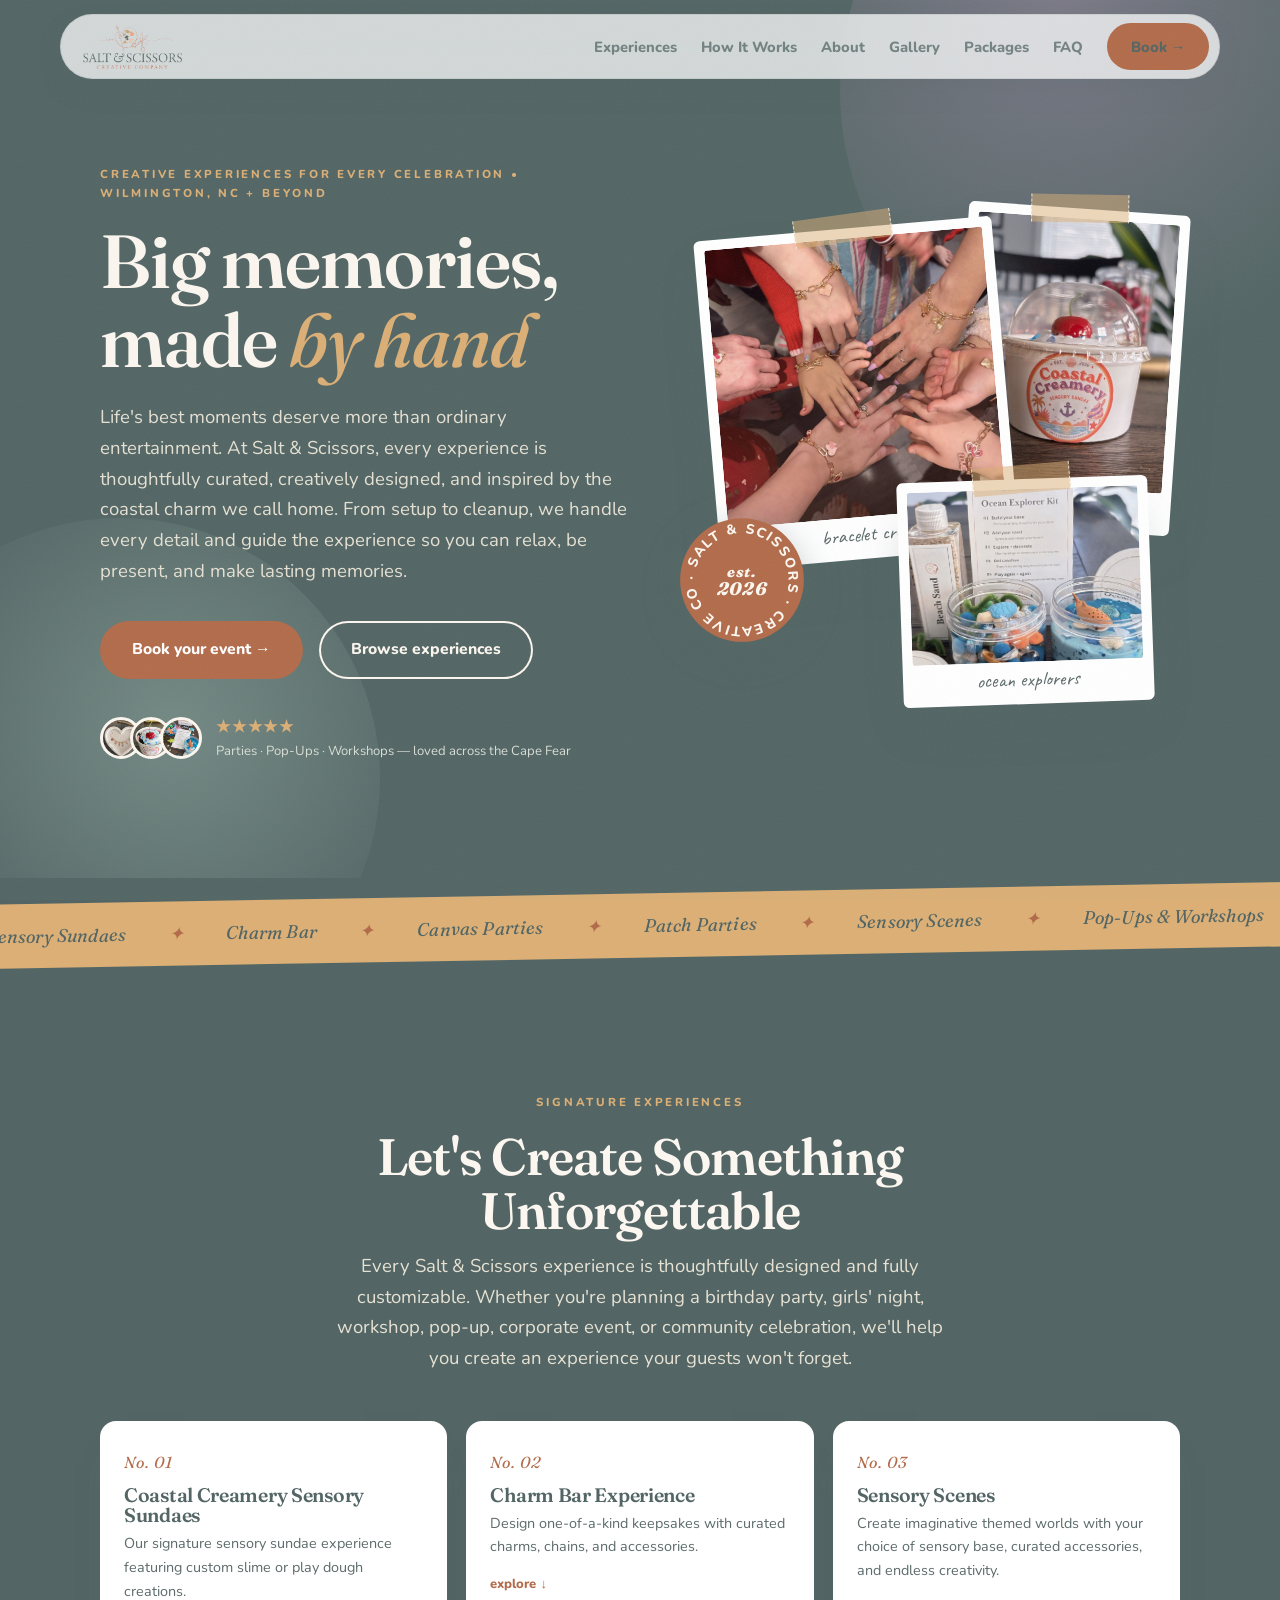
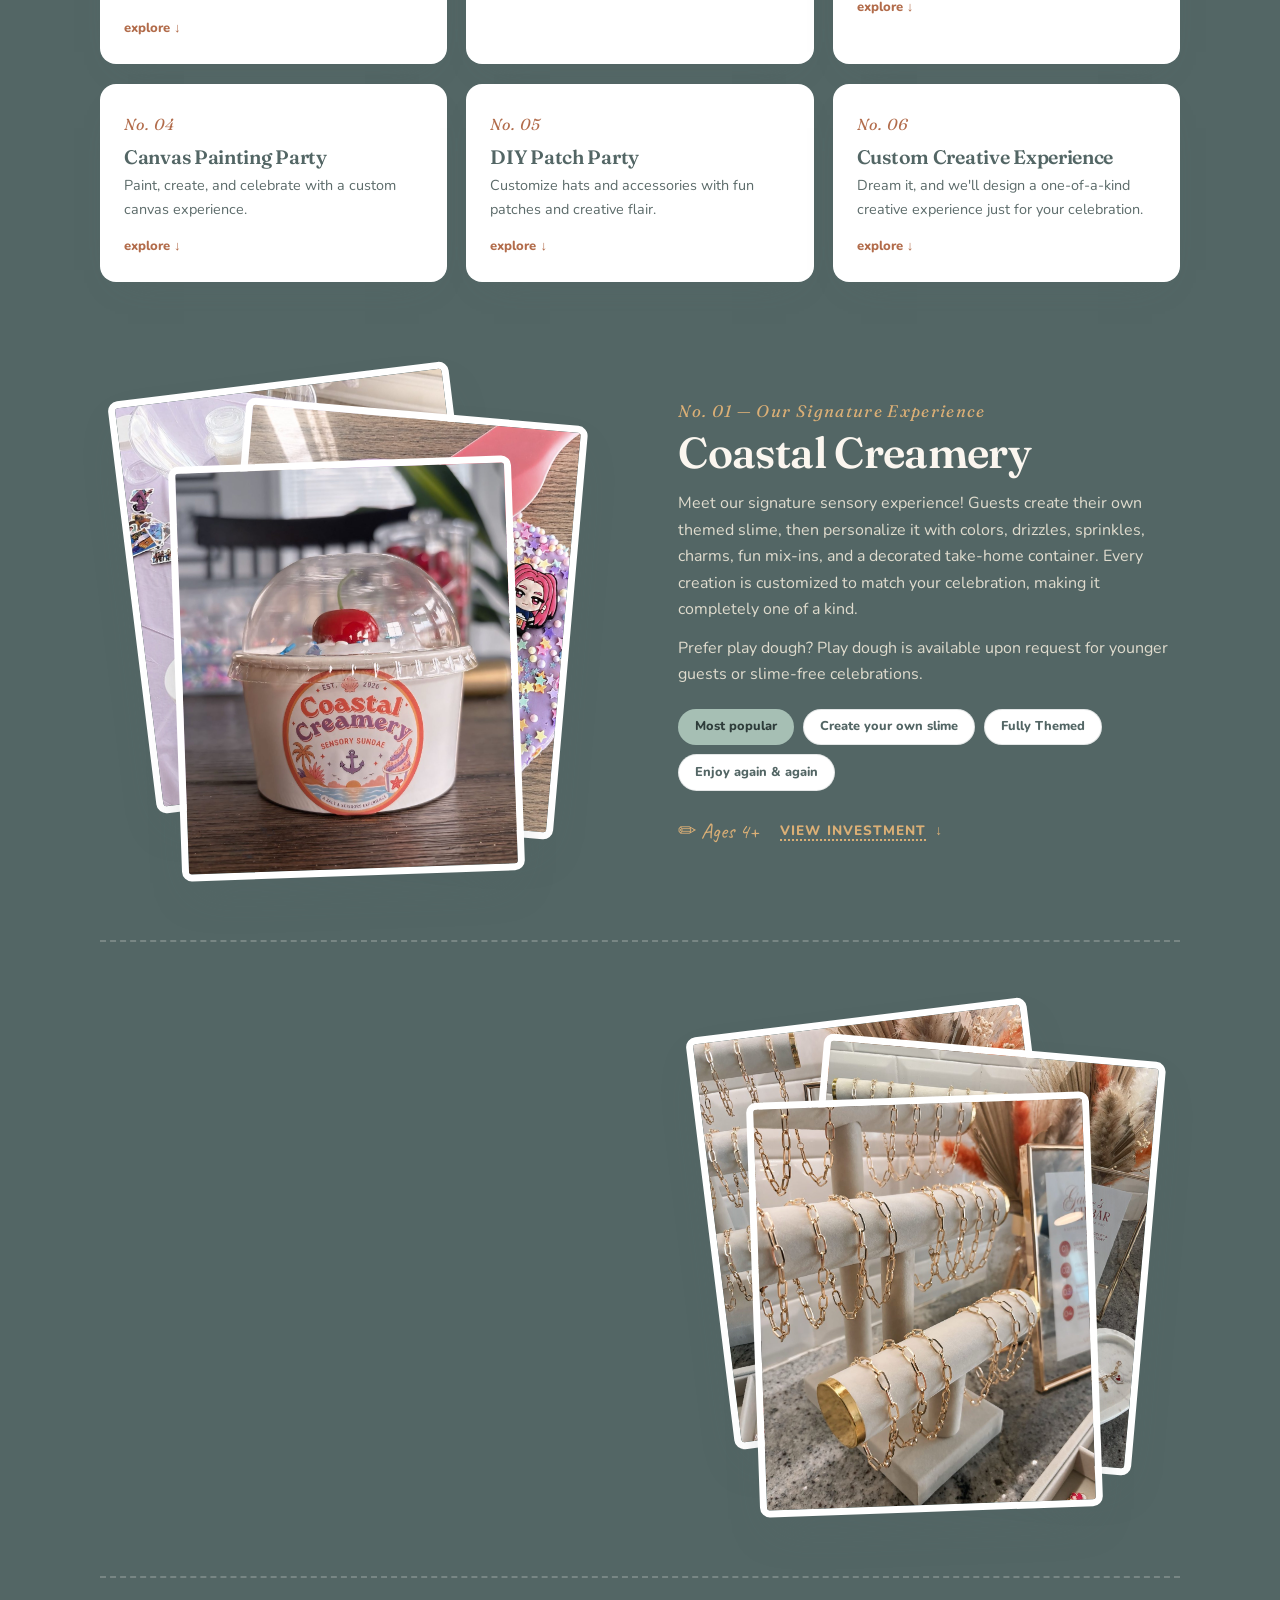
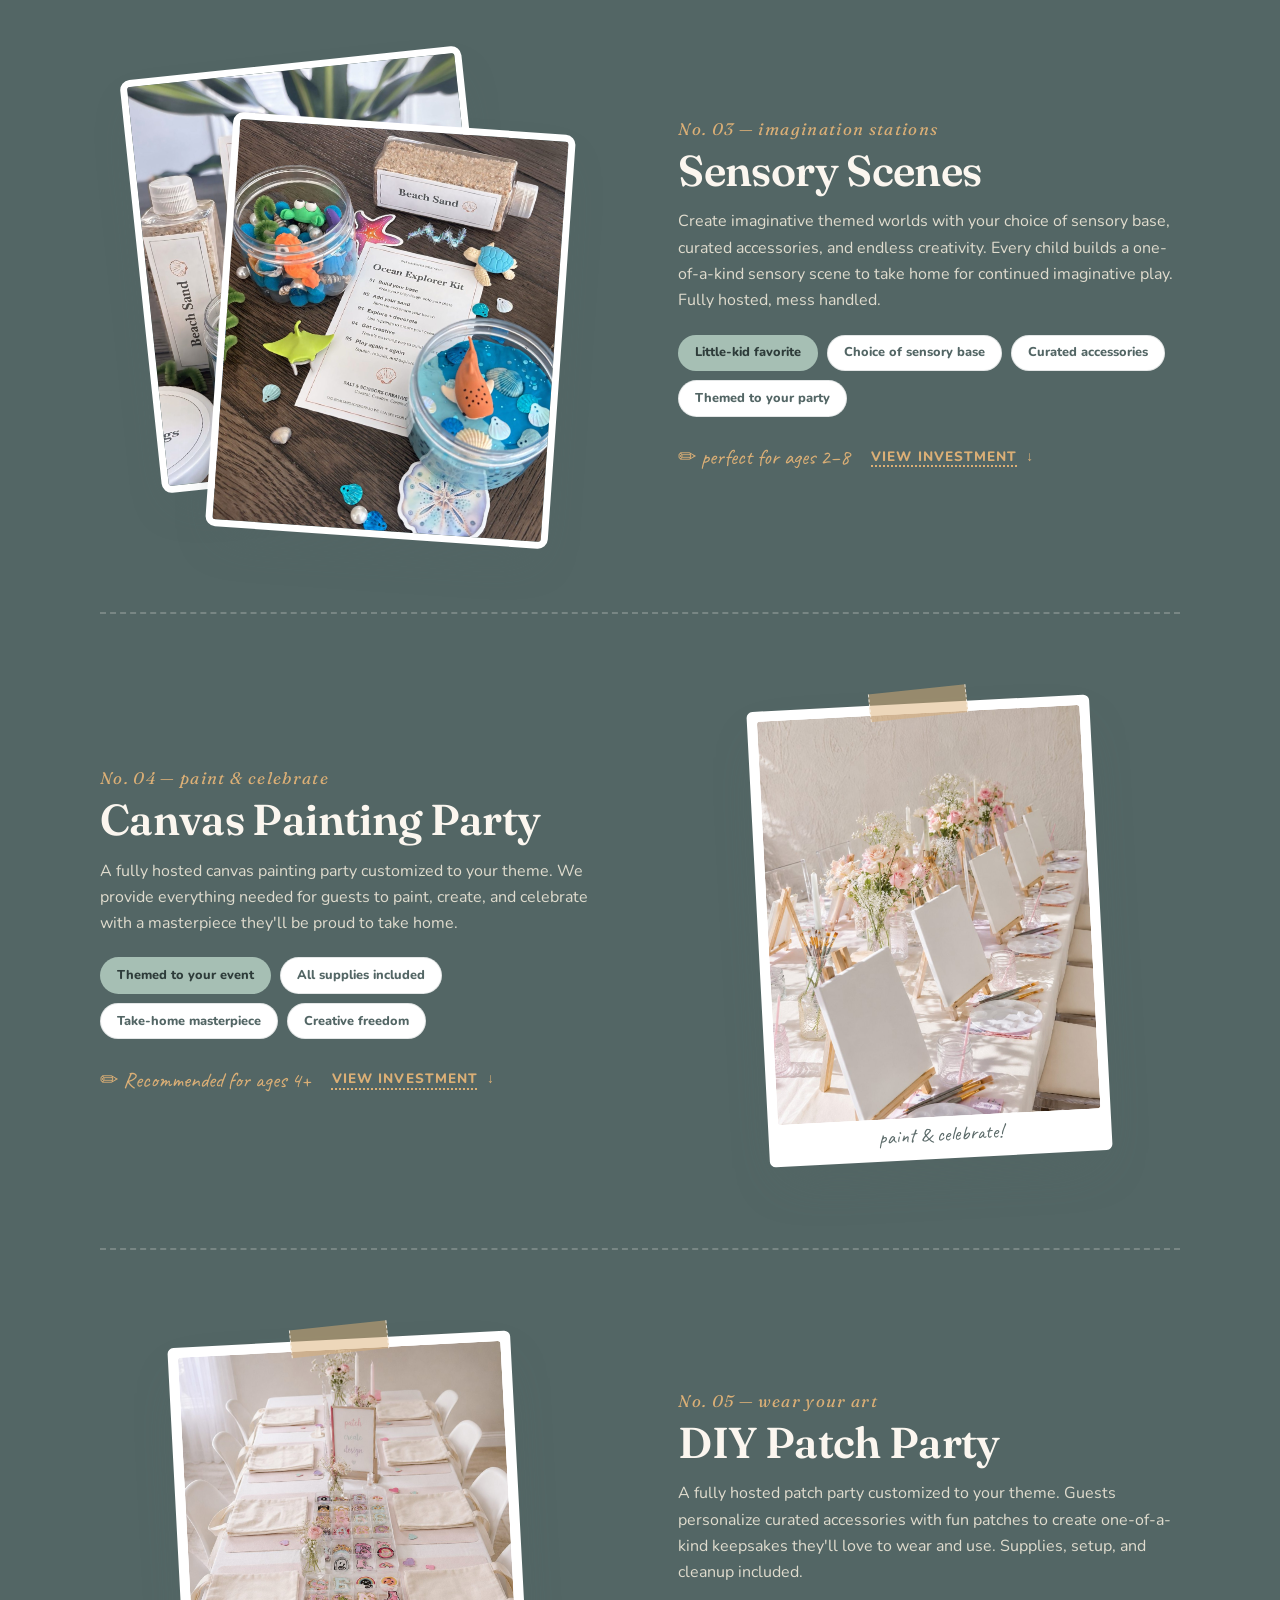
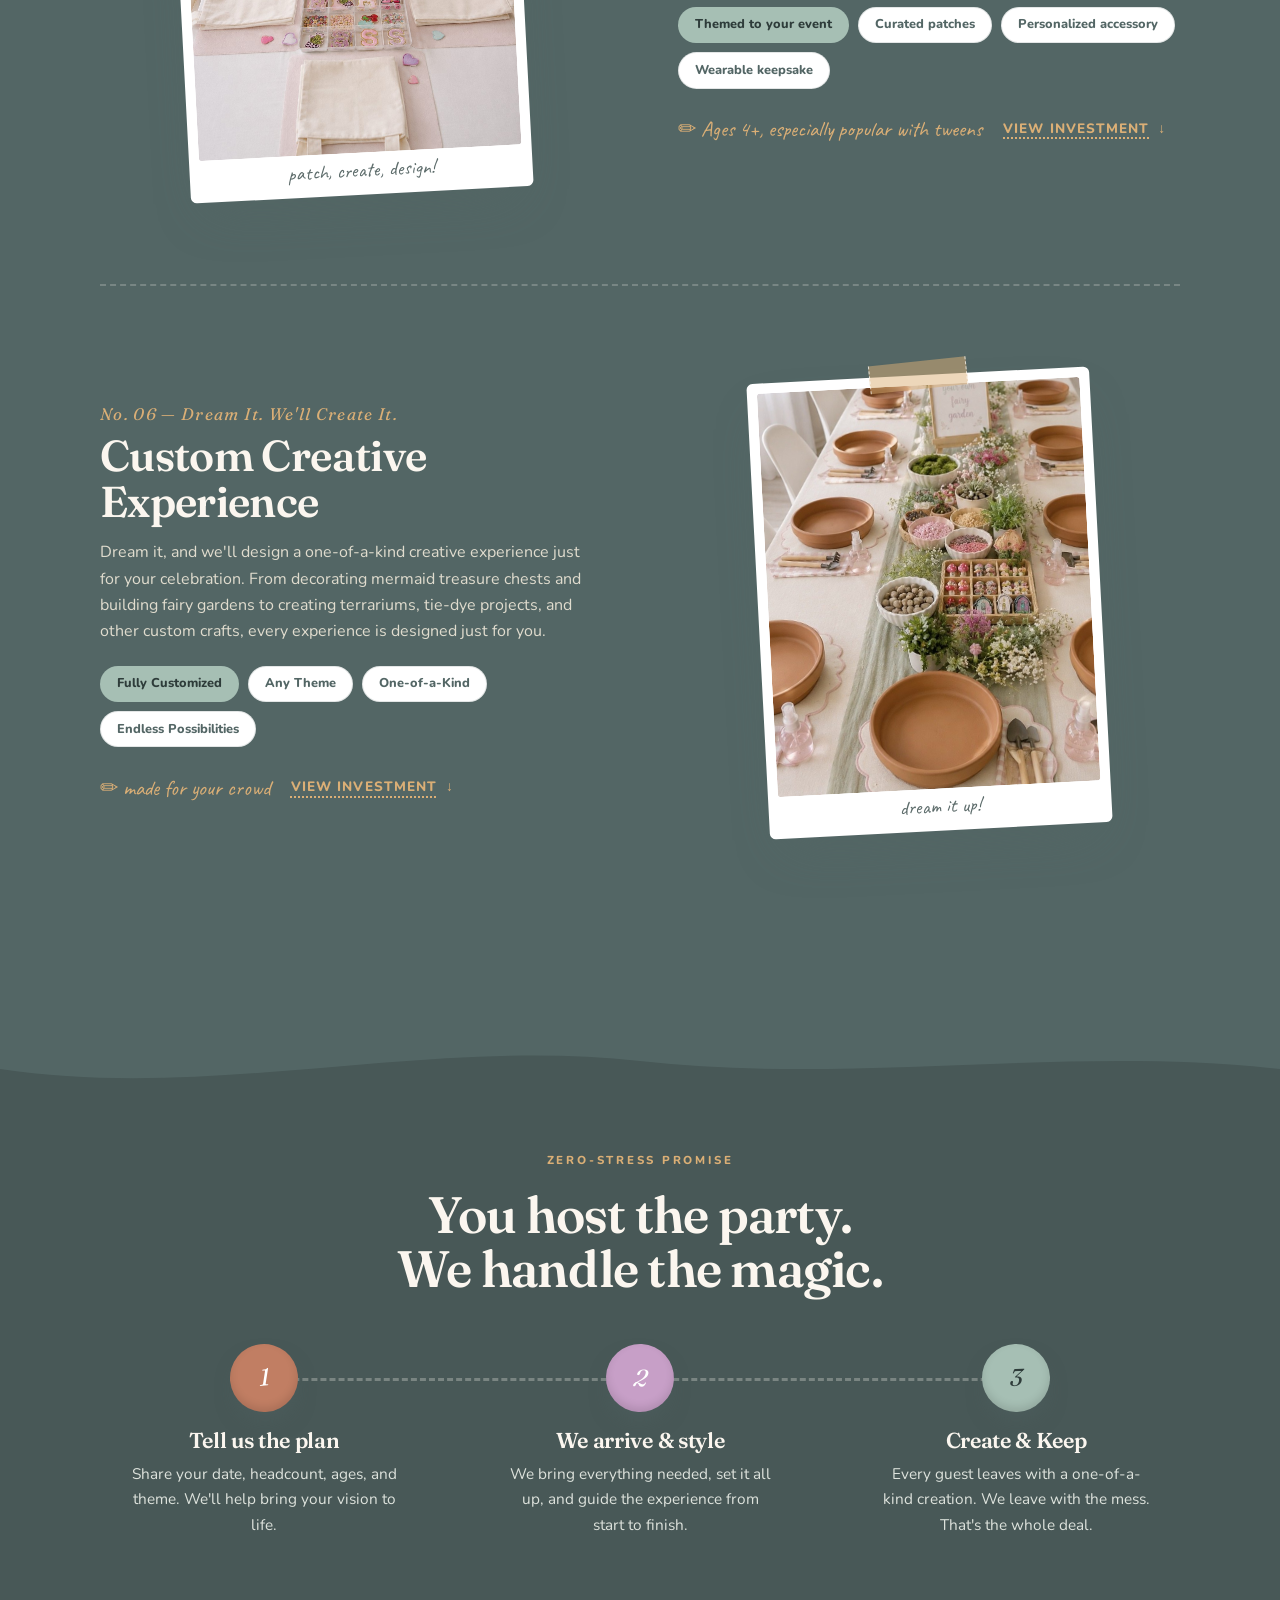
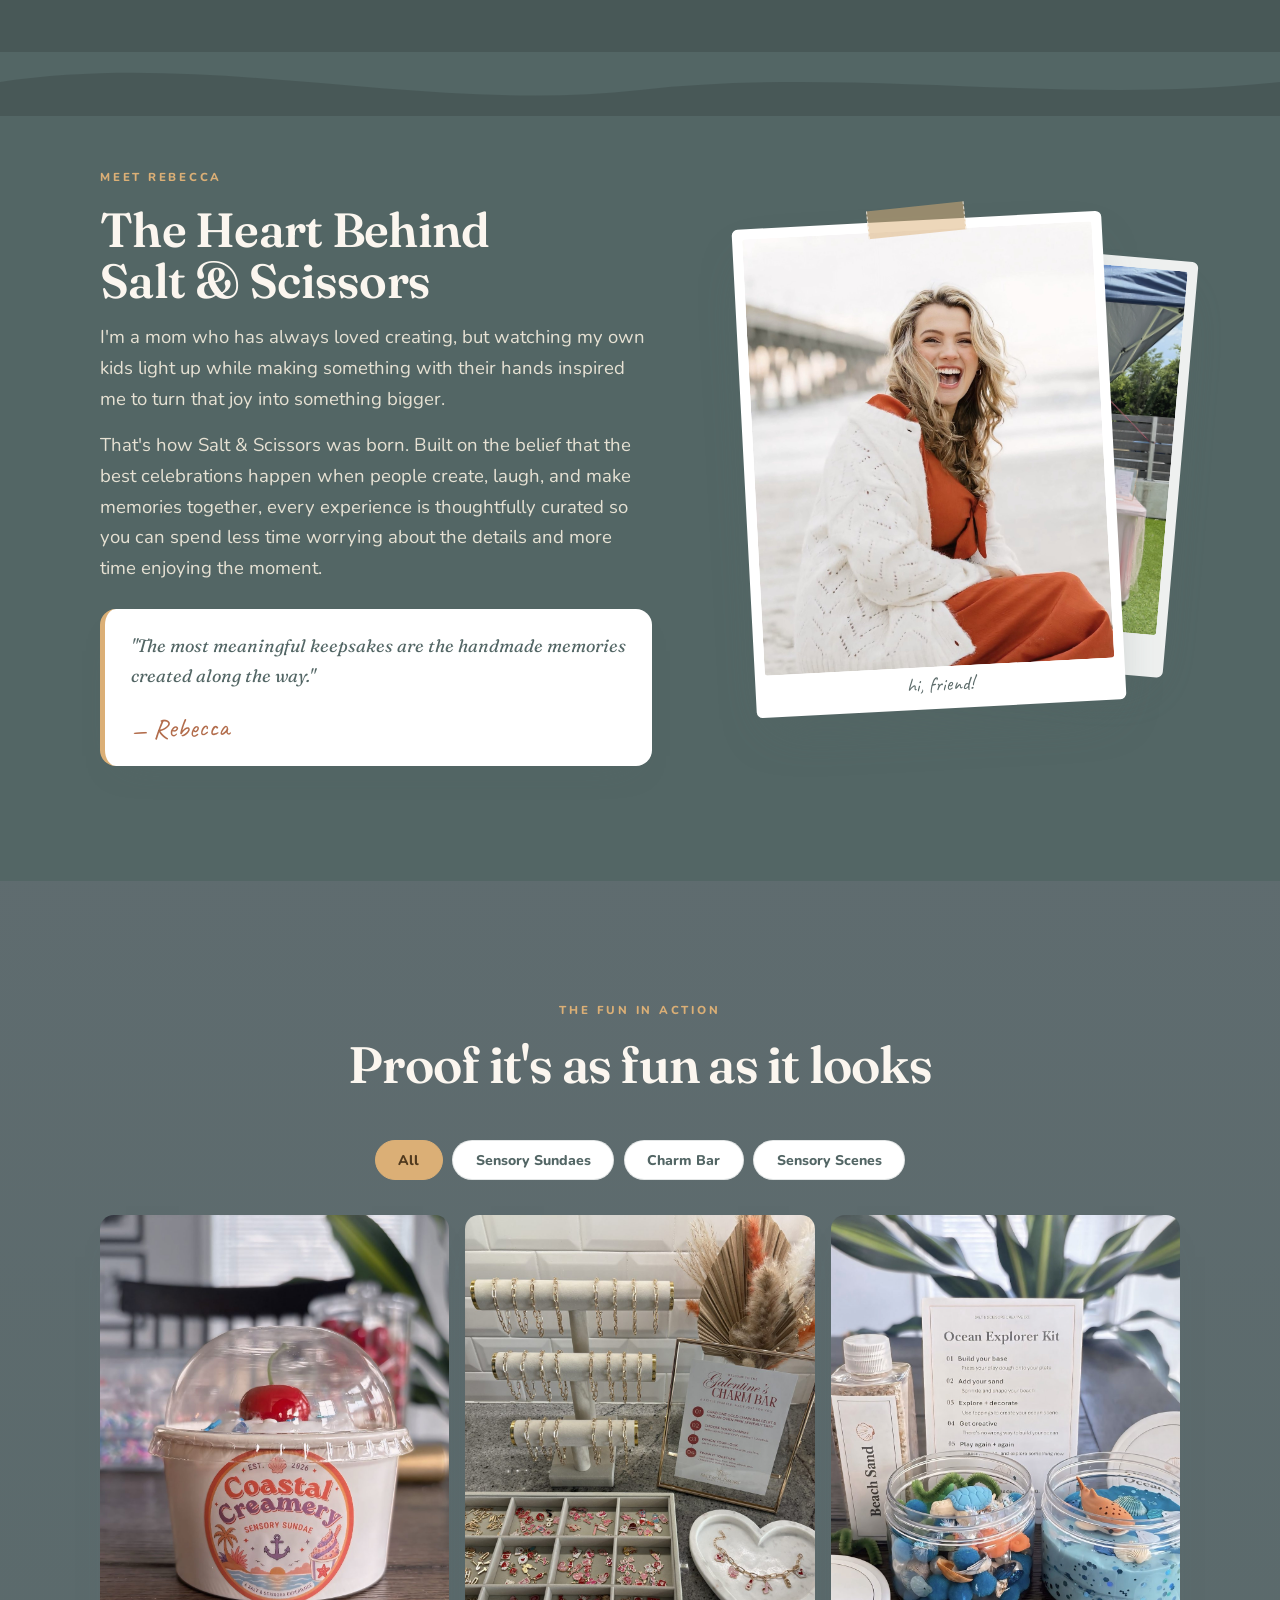
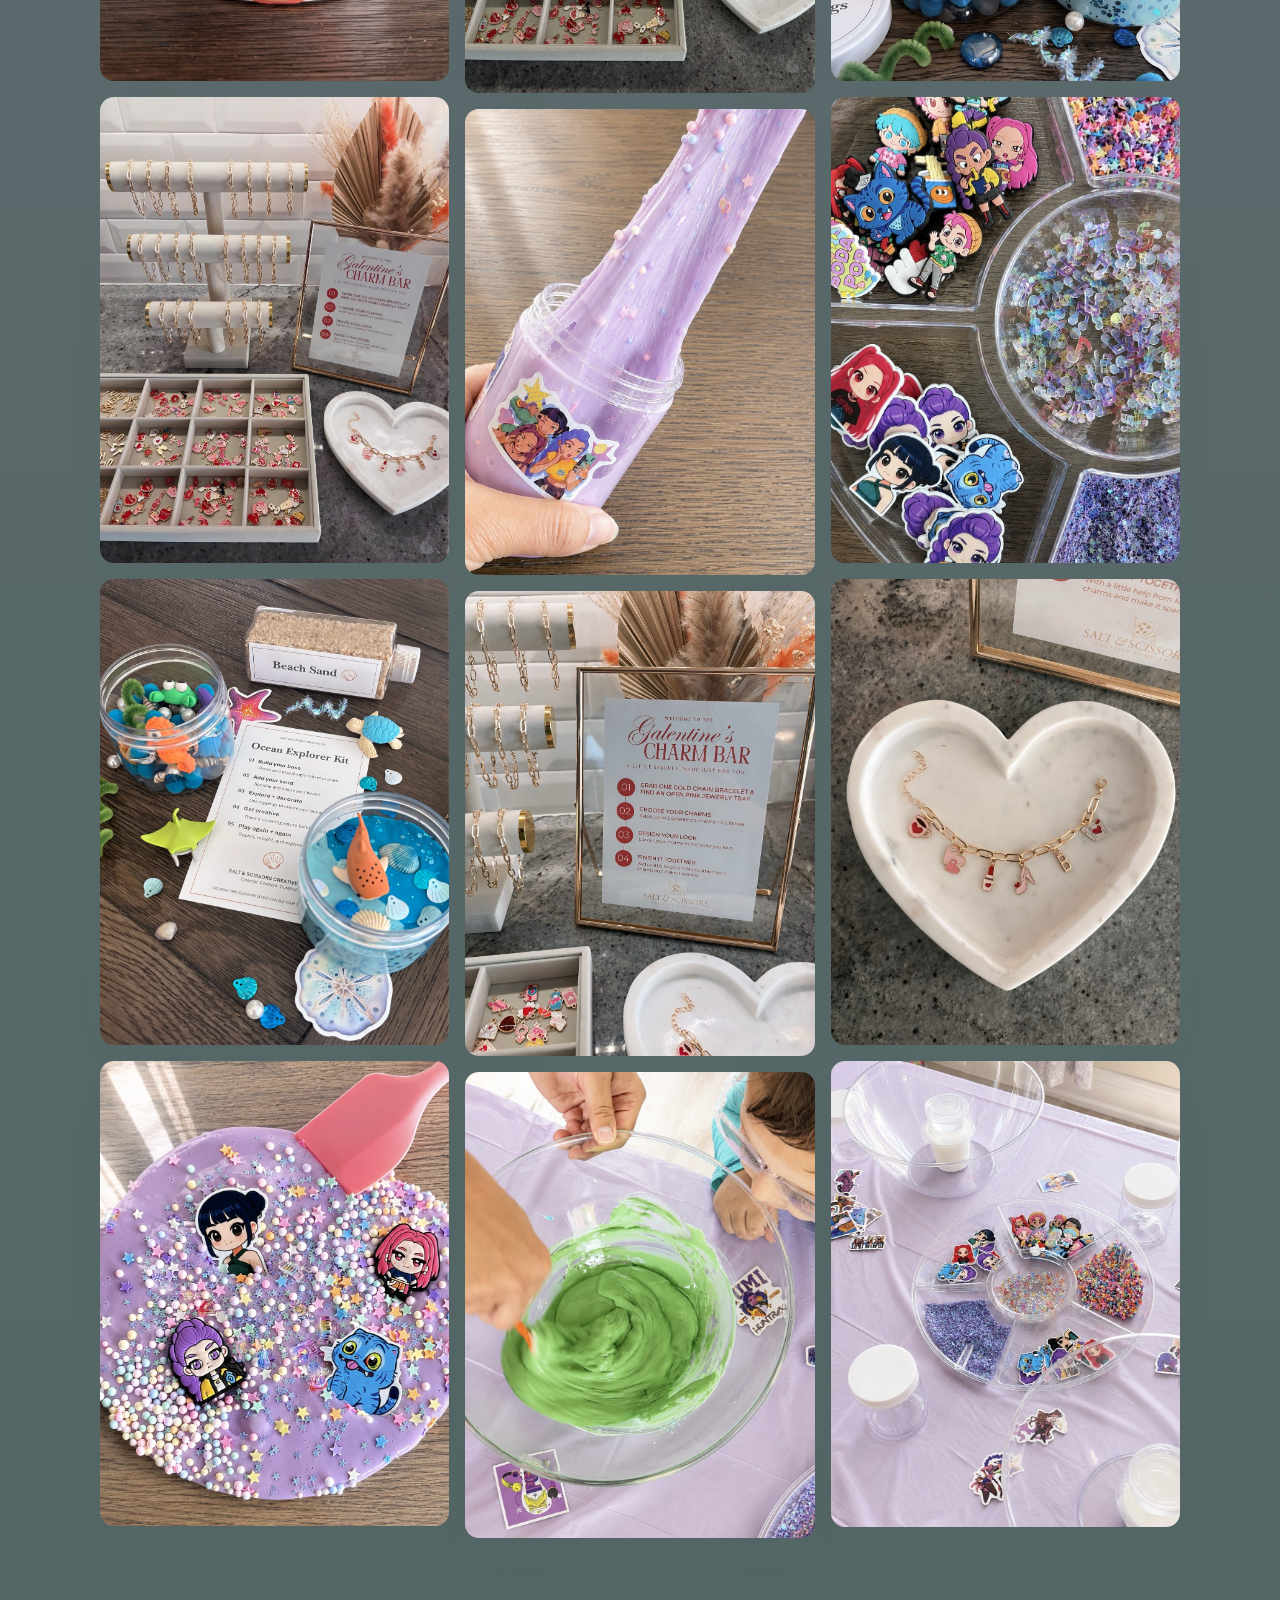
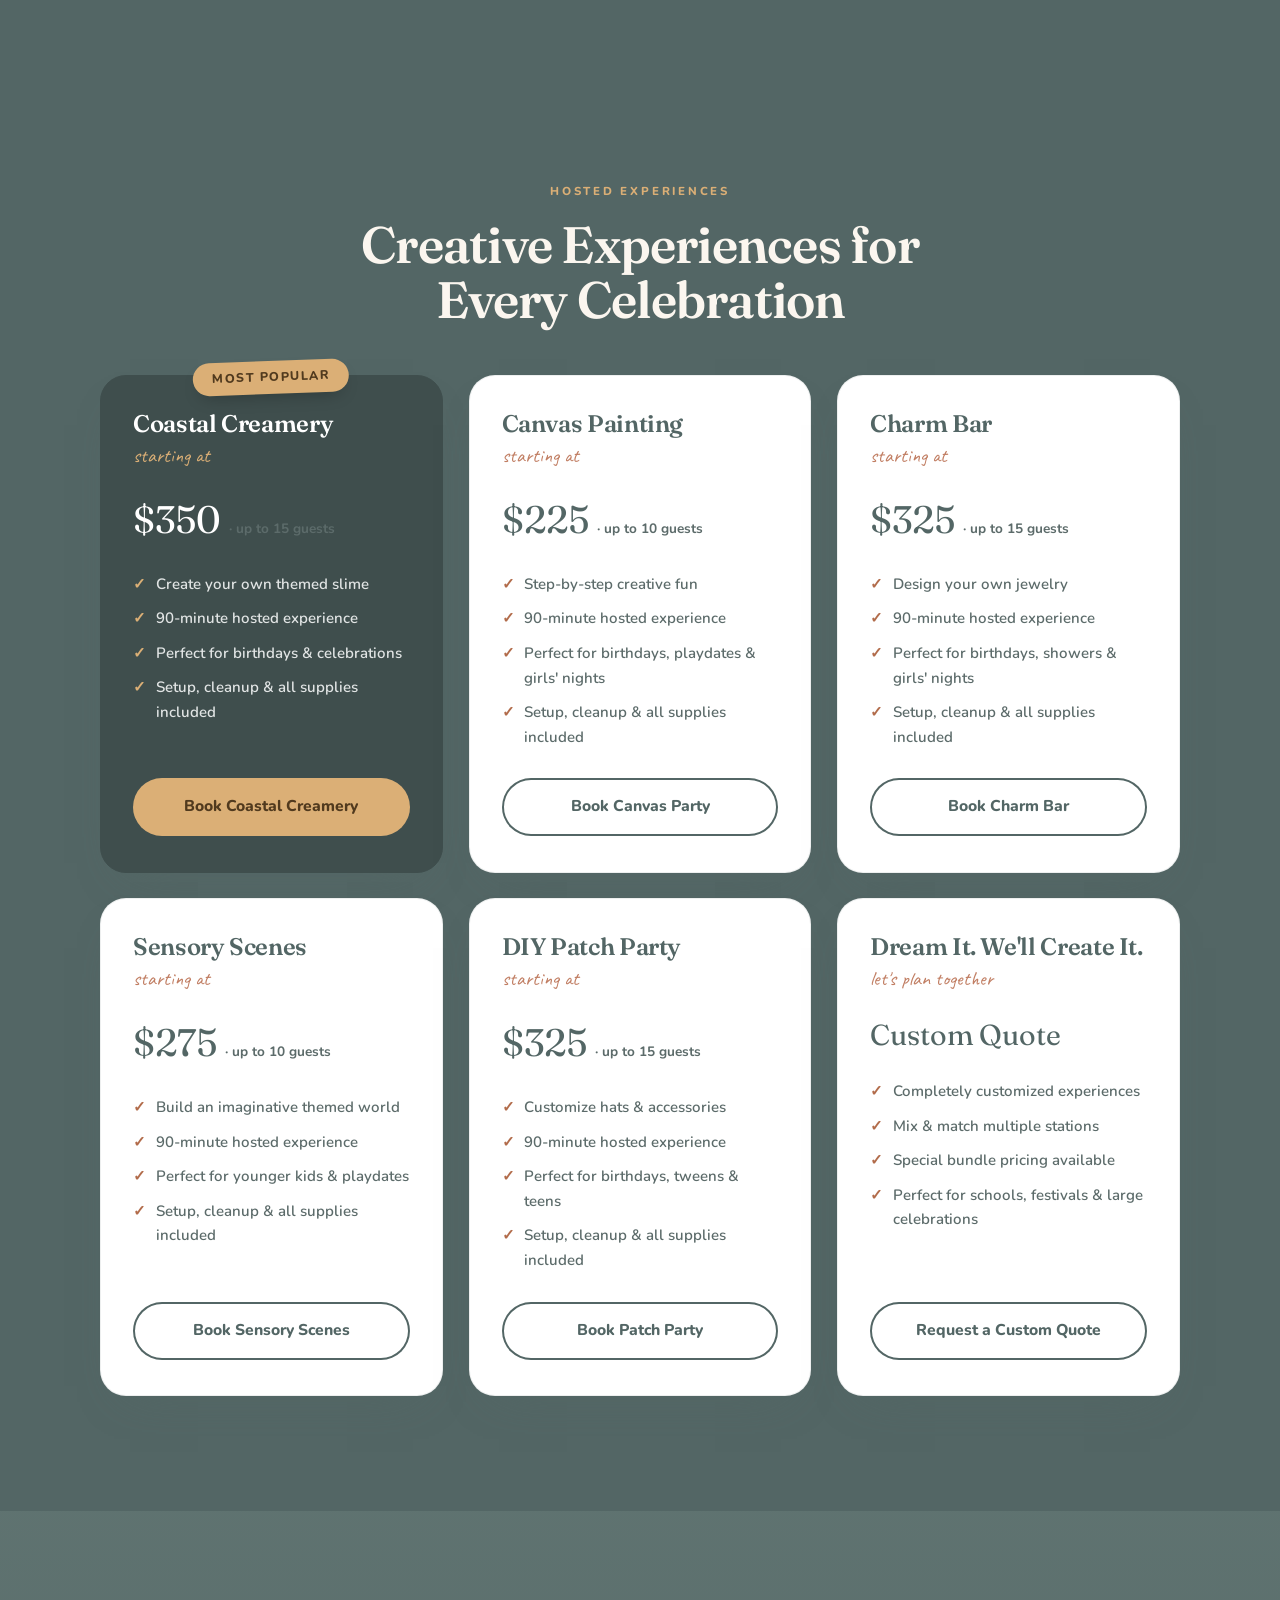
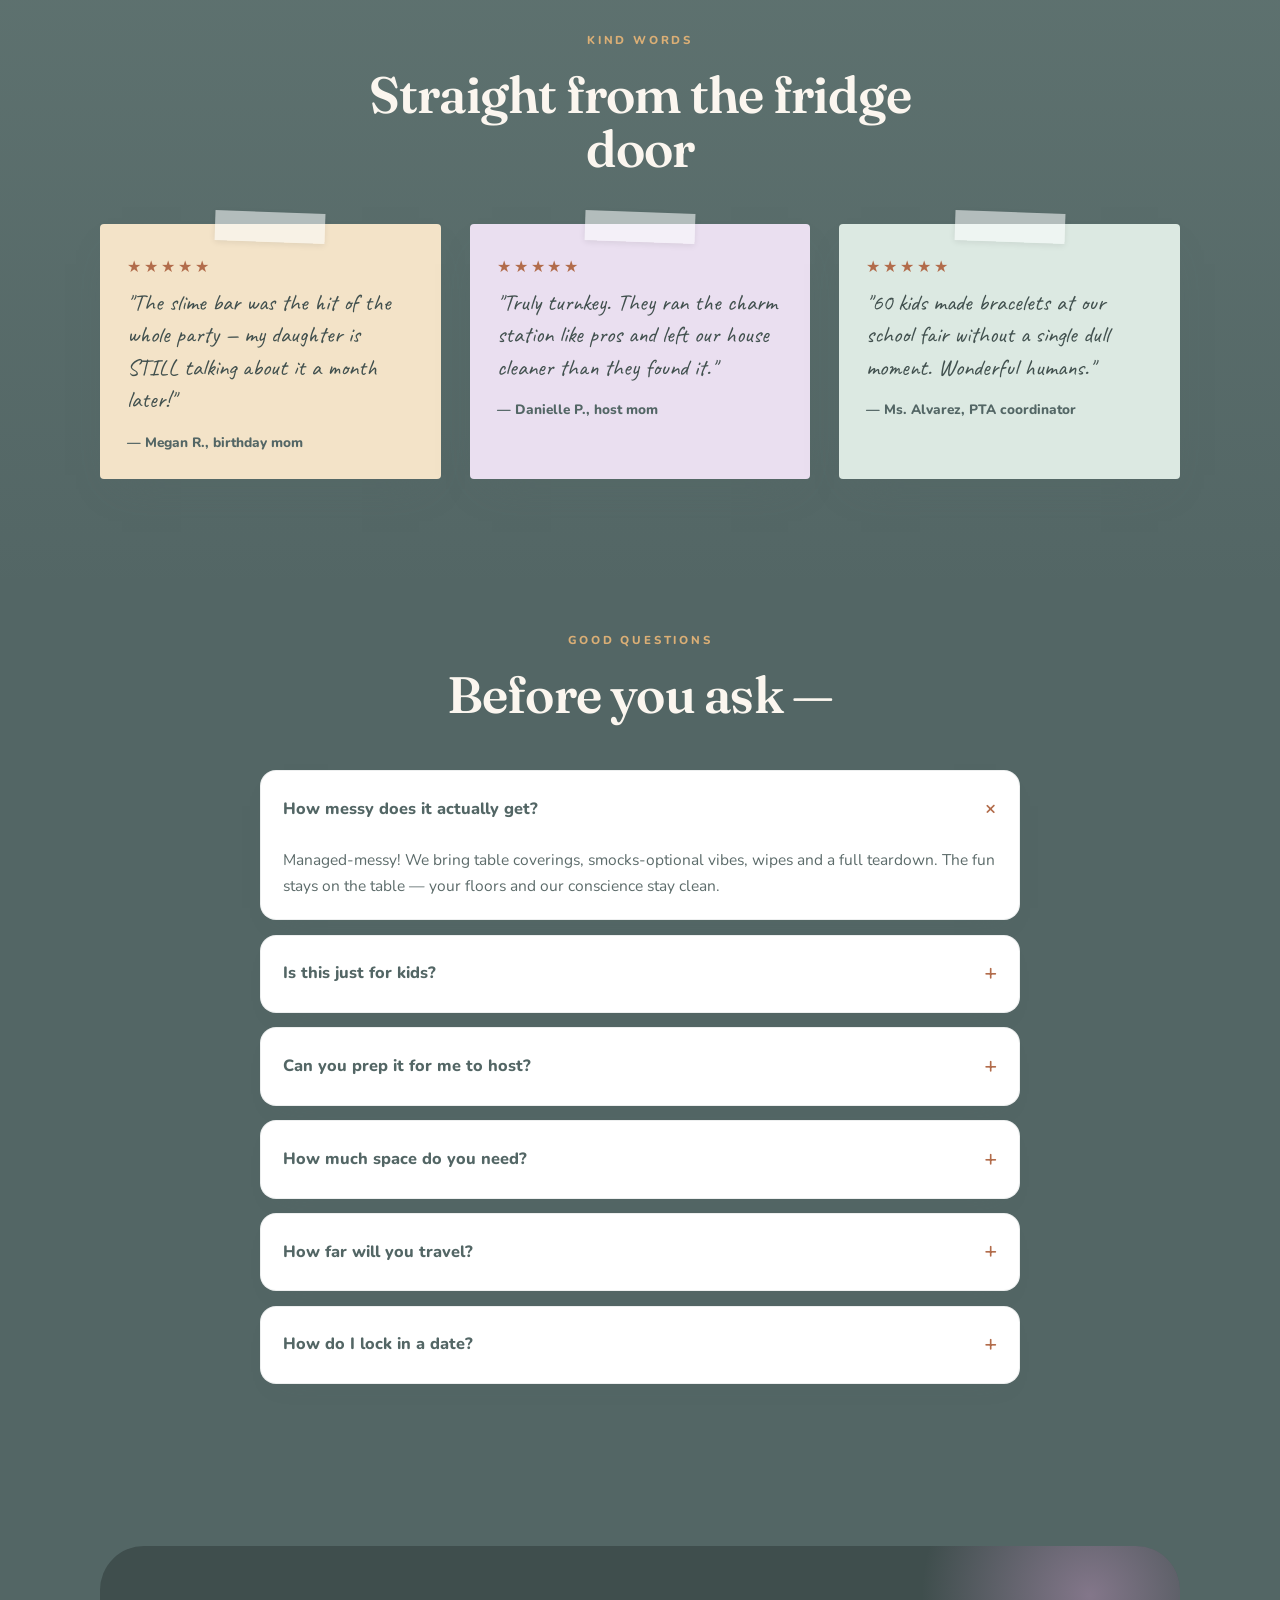
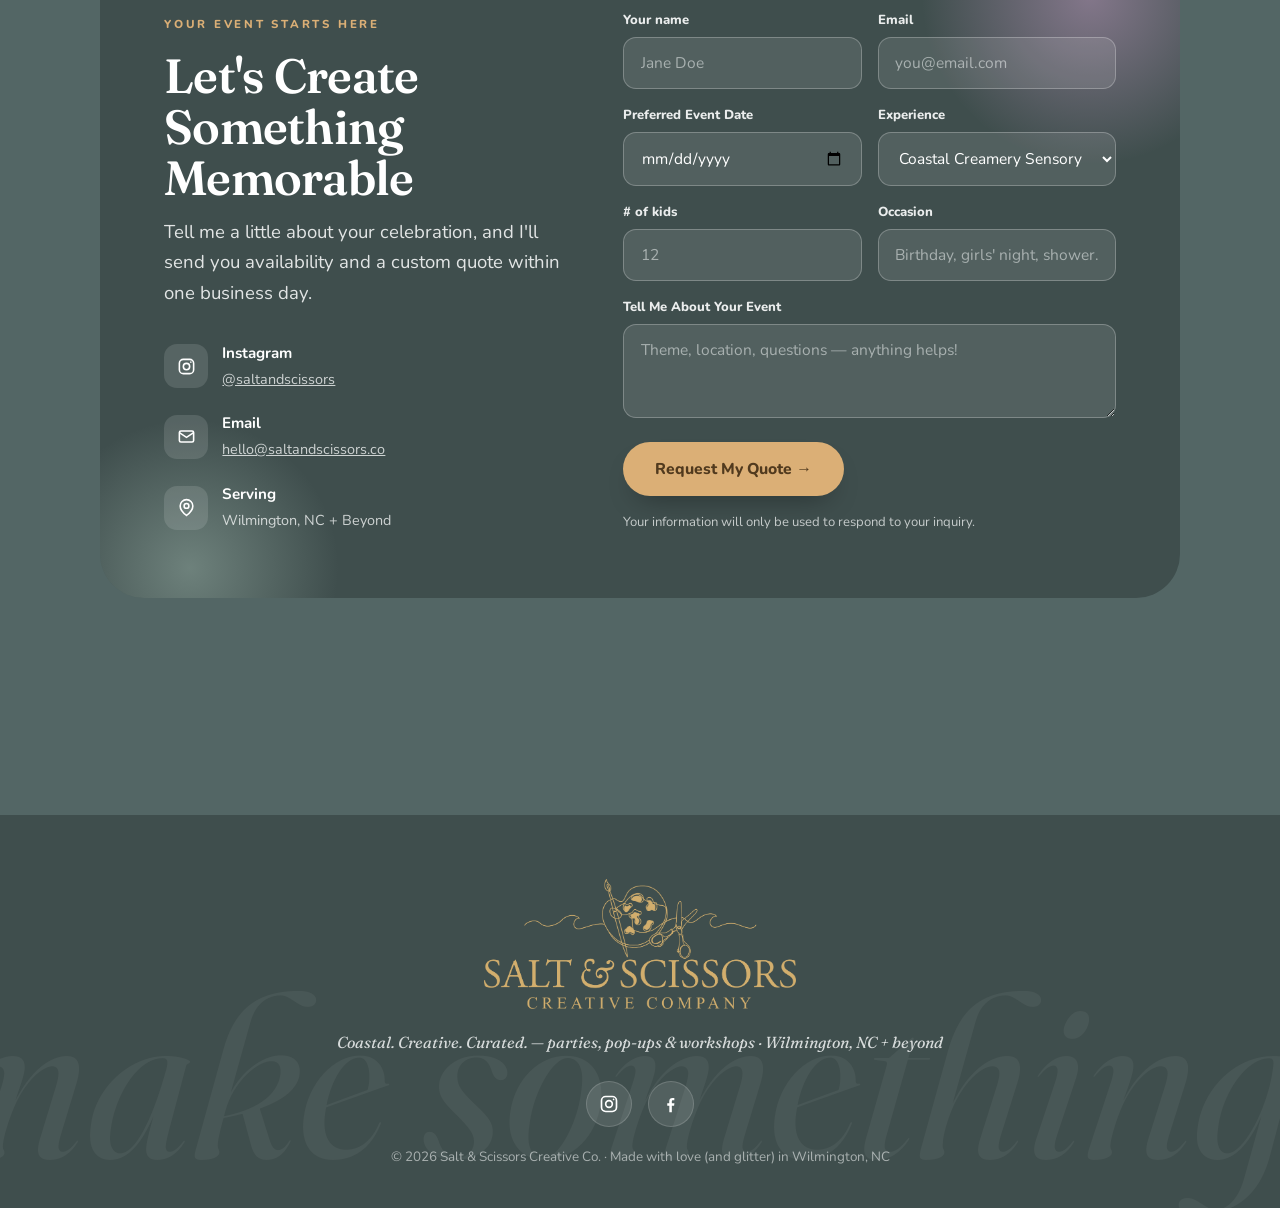
==== index.html @ cfd8047b "Booking section: client copy, real email, live FormSubmit form - New copy: 'Your event starts here /" ====
<!DOCTYPE html>
<html lang="en">
<head>
<meta charset="UTF-8" />
<meta name="viewport" content="width=device-width, initial-scale=1.0" />
<title>Salt &amp; Scissors Creative Co. — Coastal. Creative. Curated. · Wilmington, NC</title>
<meta name="description" content="Curated craft experiences for kids and adults — Coastal Creamery sensory sundaes, charm bar, canvas & patch parties. Parties, pop-ups and workshops in Wilmington, NC + beyond." />
<link rel="icon" href="assets/img/logo-full.png?v=2" />
<link rel="preconnect" href="https://fonts.googleapis.com" />
<link rel="preconnect" href="https://fonts.gstatic.com" crossorigin />
<link href="https://fonts.googleapis.com/css2?family=Fraunces:ital,opsz,wght@0,9..144,300;0,9..144,400;0,9..144,500;0,9..144,600;0,9..144,700;1,9..144,300;1,9..144,400;1,9..144,500;1,9..144,600&family=Nunito:ital,wght@0,400;0,600;0,700;0,800;1,600&family=Caveat:wght@500;600&display=swap" rel="stylesheet" />
<style>
  /* ============ TOKENS ============ */
  :root{
    --slate:#536665; --white:#FEFFFF; --clay:#C17E63; --sand:#DBAF76;
    --mauve:#C79FC7; --sage:#A6BFB4; --terra:#B26C4B;
    --ink:#394645; --ink-soft:#5c6b6a;
    --paper:#FBF6EF; --paper-2:#F5EDE1;
    --shadow:83,102,101;
    --disp:"Fraunces",Georgia,serif;
    --body:"Nunito",-apple-system,"Segoe UI",sans-serif;
    --hand:"Caveat",cursive;
    --maxw:1160px;
    --r-lg:26px; --r-md:16px;
  }
  *{box-sizing:border-box;margin:0;padding:0}
  html{scroll-behavior:smooth}
  @media(prefers-reduced-motion:reduce){html{scroll-behavior:auto} *{animation-duration:.01ms!important;animation-iteration-count:1!important;transition-duration:.01ms!important}}
  body{
    font-family:var(--body);color:var(--ink);background:var(--paper);
    line-height:1.65;-webkit-font-smoothing:antialiased;overflow-x:hidden;
  }
  ::selection{background:var(--mauve);color:#fff}
  ::-webkit-scrollbar{width:12px}
  ::-webkit-scrollbar-track{background:var(--paper-2)}
  ::-webkit-scrollbar-thumb{background:var(--sage);border-radius:99px;border:3px solid var(--paper-2)}

  /* paper grain over everything */
  body::after{
    content:"";position:fixed;inset:0;z-index:2000;pointer-events:none;opacity:.05;
    background-image:url("data:image/svg+xml,%3Csvg xmlns='http://www.w3.org/2000/svg' width='240' height='240'%3E%3Cfilter id='n'%3E%3CfeTurbulence type='fractalNoise' baseFrequency='.9' numOctaves='2'/%3E%3C/filter%3E%3Crect width='240' height='240' filter='url(%23n)' opacity='1'/%3E%3C/svg%3E");
  }

  h1,h2,h3{font-family:var(--disp);color:var(--slate);line-height:1.06;font-weight:600;letter-spacing:-.015em}
  a{color:inherit;text-decoration:none}
  img{max-width:100%;display:block}
  section{padding:clamp(4.5rem,9vw,8rem) 0;position:relative}
  .wrap{width:100%;max-width:var(--maxw);margin:0 auto;padding:0 clamp(1.25rem,4vw,2.5rem)}

  .eyebrow{
    display:inline-flex;align-items:center;gap:.6rem;
    text-transform:uppercase;letter-spacing:.24em;font-size:.72rem;font-weight:800;color:var(--terra);margin-bottom:1.1rem;
  }
  .lead{font-size:clamp(1.02rem,1.5vw,1.16rem);color:var(--ink-soft);max-width:58ch}

  .btn{
    display:inline-flex;align-items:center;gap:.55rem;font-weight:800;font-size:.98rem;
    padding:1rem 2rem;border-radius:999px;cursor:pointer;border:none;font-family:var(--body);
    transition:transform .22s cubic-bezier(.34,1.56,.64,1), box-shadow .22s, background .22s;
  }
  .btn-primary{background:var(--terra);color:#fff}
  .btn-primary:hover{transform:translateY(-3px) rotate(-1deg)}
  .btn-ghost{background:transparent;color:var(--slate);box-shadow:inset 0 0 0 2px var(--slate)}
  .btn-ghost:hover{background:var(--slate);color:#fff;transform:translateY(-3px) rotate(1deg)}

  .reveal{opacity:0;transform:translateY(30px);transition:opacity .8s ease,transform .8s cubic-bezier(.22,.9,.3,1)}
  .reveal.in{opacity:1;transform:none}
  .reveal.d1{transition-delay:.08s}.reveal.d2{transition-delay:.16s}.reveal.d3{transition-delay:.24s}

  /* ============ NAV ============ */
  .nav{position:fixed;top:14px;left:0;right:0;z-index:100;display:flex;justify-content:center;padding:0 1rem;transition:top .3s}
  .nav-pill{
    display:flex;align-items:center;gap:1.6rem;max-width:var(--maxw);width:100%;
    background:rgba(254,255,255,.75);backdrop-filter:blur(14px);
    border:1px solid rgba(var(--shadow),.12);border-radius:999px;
    padding:.5rem .6rem .5rem 1.4rem;box-shadow:0 12px 34px -18px rgba(var(--shadow),.5);
    transition:box-shadow .3s;
  }
  .nav.scrolled .nav-pill{box-shadow:0 16px 40px -16px rgba(var(--shadow),.6)}
  .nav .brand img{height:44px;width:auto}
  .nav-links{display:flex;gap:1.5rem;margin-left:auto;align-items:center}
  .nav-links a{font-weight:800;font-size:.92rem;color:var(--slate);opacity:.75;position:relative;padding:.3rem 0;transition:opacity .2s}
  .nav-links a:hover,.nav-links a.active{opacity:1}
  .nav-links a:not(.btn)::after{
    content:"";position:absolute;left:0;right:100%;bottom:0;height:3px;border-radius:3px;background:var(--sand);transition:right .3s;
  }
  .nav-links a:not(.btn):hover::after,.nav-links a.active:not(.btn)::after{right:0}
  .nav-links .btn{padding:.72rem 1.5rem}
  .nav-burger{display:none;margin-left:auto;background:none;border:none;color:var(--slate);cursor:pointer;padding:.4rem}
  @media(max-width:920px){
    .nav-links{
      position:fixed;inset:78px 1rem auto;flex-direction:column;align-items:stretch;text-align:center;gap:.4rem;
      background:rgba(254,255,255,.97);backdrop-filter:blur(14px);border:1px solid rgba(var(--shadow),.12);
      border-radius:24px;padding:1.2rem;box-shadow:0 30px 60px -20px rgba(var(--shadow),.55);
      opacity:0;pointer-events:none;transform:translateY(-12px) scale(.98);transition:.3s;
    }
    .nav-links.open{opacity:1;pointer-events:auto;transform:none}
    .nav-links a{padding:.55rem}
    .nav-pill{justify-content:center;position:relative;padding:.45rem 3.2rem}
    .nav .brand img{height:58px}
    .nav-burger{display:block;position:absolute;right:.9rem;top:50%;transform:translateY(-50%);margin-left:0}
  }

  /* ============ HERO ============ */
  .hero{padding-top:clamp(6.5rem,12vw,8.5rem);overflow:hidden}
  .masthead{display:block;margin:0 auto clamp(2rem,4.5vw,3.2rem);height:clamp(120px,15vw,185px);width:auto;position:relative;z-index:2}
  .hero::before{content:"";position:absolute;top:-220px;right:-180px;width:620px;height:620px;border-radius:50%;
    background:radial-gradient(circle at 35% 35%, rgba(199,159,199,.35), transparent 65%)}
  .hero::after{content:"";position:absolute;bottom:-160px;left:-140px;width:520px;height:520px;border-radius:50%;
    background:radial-gradient(circle at 60% 40%, rgba(166,191,180,.4), transparent 65%)}
  .hero-grid{display:grid;grid-template-columns:1.05fr .95fr;gap:clamp(2.5rem,5vw,4rem);align-items:center;position:relative;z-index:2}
  @media(max-width:900px){.hero-grid{grid-template-columns:1fr;text-align:center}}
  .hero h1{font-size:clamp(2.7rem,6vw,4.7rem)}
  .hero h1 .fancy{font-style:italic;font-weight:500;color:var(--terra);position:relative;white-space:nowrap}
  .hero h1 .fancy svg{position:absolute;left:0;right:0;bottom:-.18em;width:100%;height:.28em;overflow:visible}
  .hero h1 .fancy svg path{stroke:var(--sand);stroke-width:5;fill:none;stroke-linecap:round;
    stroke-dasharray:600;stroke-dashoffset:600;animation:draw 1.4s .5s ease forwards}
  @keyframes draw{to{stroke-dashoffset:0}}
  .hero .lead{margin:1.4rem 0 2.2rem}
  @media(max-width:900px){.hero .lead{margin-inline:auto}}
  .hero-cta{display:flex;gap:1rem;flex-wrap:wrap}
  @media(max-width:900px){.hero-cta{justify-content:center}}
  .proof{display:flex;align-items:center;gap:.9rem;margin-top:2.2rem}
  @media(max-width:900px){.proof{justify-content:center}}
  .avatars{display:flex}
  .avatars span{width:42px;height:42px;border-radius:50%;border:3px solid var(--paper);background-size:cover;background-position:center;margin-left:-12px}
  .avatars span:first-child{margin-left:0}
  .proof b{color:var(--slate)}
  .proof small{display:block;color:var(--ink-soft);font-size:.82rem}
  .proof .stars{color:var(--sand);letter-spacing:.1em}

  /* polaroid collage */
  .collage{position:relative;aspect-ratio:1/1.05;max-width:540px;margin-inline:auto;width:100%}
  .polaroid{
    position:absolute;background:#fff;padding:10px 10px 42px;border-radius:6px;
    box-shadow:0 24px 50px -22px rgba(var(--shadow),.55);
    transition:transform .5s cubic-bezier(.34,1.56,.64,1);
  }
  .polaroid img{width:100%;height:100%;object-fit:cover;border-radius:3px}
  .polaroid figcaption{position:absolute;left:0;right:0;bottom:8px;text-align:center;font-family:var(--hand);font-size:1.25rem;color:var(--ink-soft)}
  .polaroid::before{ /* tape */
    content:"";position:absolute;top:-14px;left:50%;transform:translateX(-50%) rotate(-3deg);
    width:96px;height:28px;background:rgba(219,175,118,.5);border-left:1px dashed rgba(255,255,255,.7);border-right:1px dashed rgba(255,255,255,.7);
  }
  .p1{width:62%;top:4%;left:2%;transform:rotate(-5deg);z-index:2}
  .p2{width:46%;top:0;right:0;transform:rotate(4deg)}
  .p3{width:52%;bottom:2%;right:6%;transform:rotate(-2deg);z-index:3}
  .collage:hover .p1{transform:rotate(-7deg) translateY(-8px)}
  .collage:hover .p2{transform:rotate(6deg) translate(6px,-4px)}
  .collage:hover .p3{transform:rotate(-4deg) translateY(6px)}
  .p1 .ph{aspect-ratio:1/1}.p2 .ph{aspect-ratio:3/4}.p3 .ph{aspect-ratio:4/3}
  .ph{overflow:hidden;border-radius:3px}

  .sticker{
    position:absolute;left:-4%;bottom:14%;width:128px;height:128px;z-index:4;
    animation:spin 22s linear infinite;filter:drop-shadow(0 10px 18px rgba(var(--shadow),.35));
  }
  @keyframes spin{to{transform:rotate(360deg)}}
  .sticker text{font-family:var(--body);font-weight:800;font-size:13px;letter-spacing:.13em;fill:var(--paper);text-transform:uppercase}
  .sticker .disc{fill:var(--terra)}
  .sticker .mid{fill:var(--paper);font-family:var(--disp);font-size:14px;font-style:italic;text-transform:none;letter-spacing:.04em}
  @media(max-width:520px){.sticker{width:100px;height:100px;left:-2%}}

  /* ============ MARQUEE ============ */
  .marquee{background:var(--slate);padding:1.05rem 0;overflow:hidden;white-space:nowrap;transform:rotate(-1deg) scale(1.02);margin:1rem 0}
  .marquee-track{display:inline-flex;gap:2.6rem;animation:scroll 30s linear infinite;color:var(--sand);font-family:var(--disp);font-style:italic;font-size:1.12rem}
  .marquee-track span{display:inline-flex;align-items:center;gap:2.6rem}
  .marquee-track span::after{content:"✦";color:var(--mauve)}
  @keyframes scroll{to{transform:translateX(-50%)}}

  /* ============ EXPERIENCE ROWS ============ */
  .exp-row{display:grid;grid-template-columns:1fr 1fr;gap:clamp(2.5rem,6vw,5rem);align-items:center;padding:clamp(2.5rem,5vw,4rem) 0}
  .exp-row+.exp-row{border-top:2px dashed rgba(var(--shadow),.18)}
  @media(max-width:860px){.exp-row{grid-template-columns:1fr}}
  .exp-row:nth-child(even) .exp-media{order:2}
  @media(max-width:860px){.exp-row:nth-child(even) .exp-media{order:0}}
  .exp-num{font-family:var(--disp);font-style:italic;color:var(--sand);font-size:1.05rem;letter-spacing:.08em}
  .exp-row h3{font-size:clamp(1.9rem,3.4vw,2.7rem);margin:.3rem 0 .9rem}
  .exp-row p{color:var(--ink-soft);max-width:52ch}
  .chips{display:flex;flex-wrap:wrap;gap:.55rem;margin-top:1.3rem}
  .chip{font-size:.8rem;font-weight:800;padding:.42rem 1rem;border-radius:999px;background:#fff;border:1.5px solid rgba(var(--shadow),.16);color:var(--slate)}
  .chip.hl{background:var(--sage);border-color:transparent;color:#2e3c3a}
  .ages{display:inline-flex;align-items:center;gap:.5rem;font-family:var(--hand);font-size:1.35rem;color:var(--terra)}

  /* experience footer: ages + view investment */
  .exp-foot{display:flex;align-items:center;gap:1.3rem;flex-wrap:wrap;margin-top:1.4rem}
  .invest{display:inline-flex;align-items:center;gap:.55rem;font-weight:800;font-size:.85rem;letter-spacing:.08em;text-transform:uppercase;color:var(--sand);transition:color .25s}
  .invest .lbl{text-decoration:underline dotted 1.5px;text-underline-offset:5px}
  .invest .arrow{transition:transform .25s}
  .invest:hover{color:#FBF6EF}
  .invest:hover .arrow{transform:translateY(3px)}
  .pack[id]{scroll-margin-top:110px}
  .pack.spot{animation:spotring 3s ease}
  @keyframes spotring{
    0%{outline:0 solid transparent;outline-offset:4px}
    18%,72%{outline:3px solid var(--sand);outline-offset:4px;
      box-shadow:0 0 22px 4px rgba(219,175,118,.55), 0 0 60px 18px rgba(219,175,118,.3), 0 0 110px 34px rgba(219,175,118,.14)}
    100%{outline:0 solid transparent;outline-offset:4px}
  }

  /* experience nav cards */
  .exp-cards{display:grid;grid-template-columns:repeat(3,1fr);gap:1.2rem;margin-bottom:1.5rem}
  @media(max-width:860px){.exp-cards{grid-template-columns:1fr 1fr}}
  @media(max-width:560px){.exp-cards{grid-template-columns:1fr}}
  .exp-card{background:#fff;border-radius:var(--r-md);padding:1.7rem 1.5rem 1.5rem;box-shadow:0 16px 36px -28px rgba(var(--shadow),.6);display:block;transition:transform .3s;position:relative}
  .exp-card:hover{transform:translateY(-6px) rotate(-.4deg)}
  .exp-card .em{font-family:var(--disp);font-style:italic;font-size:1rem;color:var(--terra);letter-spacing:.06em;margin-bottom:.6rem;display:block}
  .exp-card h3{font-size:1.22rem;color:var(--slate);margin-bottom:.4rem}
  .exp-card p{font-size:.9rem;color:var(--ink-soft)}
  .exp-card .go{display:inline-block;margin-top:.9rem;font-weight:800;font-size:.82rem;color:var(--terra)}
  .exp-row[id]{scroll-margin-top:110px}
  .art-frame{position:relative;width:78%;transform:rotate(-3deg);transition:transform .5s cubic-bezier(.34,1.56,.64,1)}
  .art-frame:hover{transform:rotate(-1deg) translateY(-6px)}
  .art-wrap{display:grid;place-items:center;aspect-ratio:4/4.6;max-width:440px;margin-inline:auto;width:100%}
  .art-ph{aspect-ratio:4/5;display:grid;place-items:center;border-radius:3px}
  .art-ph svg{width:42%;height:auto;color:#FBF6EF}

  .also-head{text-align:center;margin-top:3.5rem;font-family:var(--hand);font-size:1.6rem;color:var(--terra);transform:rotate(-1deg)}
  .more{display:grid;grid-template-columns:repeat(3,1fr);gap:1.2rem;margin-top:1.4rem}
  @media(max-width:820px){.more{grid-template-columns:1fr;max-width:460px;margin-inline:auto;margin-top:1.4rem}}
  .more-card{background:#fff;border:1px solid rgba(var(--shadow),.1);border-radius:var(--r-md);padding:1.6rem 1.5rem;box-shadow:0 14px 32px -26px rgba(var(--shadow),.5);display:flex;gap:1rem;align-items:flex-start;transition:transform .3s}
  .more-card:hover{transform:translateY(-4px) rotate(-.5deg)}
  .more-card .ic{width:48px;height:48px;border-radius:14px;display:grid;place-items:center;font-size:1.5rem;flex:none}
  .more-card h4{font-family:var(--disp);color:var(--slate);font-size:1.15rem;margin-bottom:.2rem}
  .more-card p{font-size:.9rem;color:var(--ink-soft)}

  .stack{position:relative;aspect-ratio:4/4.6;max-width:440px;margin-inline:auto;width:100%}
  .stack img{
    position:absolute;width:78%;height:82%;object-fit:cover;border-radius:10px;border:7px solid #fff;
    box-shadow:0 22px 44px -20px rgba(var(--shadow),.5);transition:transform .55s cubic-bezier(.34,1.56,.64,1);
  }
  .stack img:nth-child(1){top:2%;left:0;transform:rotate(-7deg);z-index:1}
  .stack img:nth-child(2){top:8%;right:0;transform:rotate(5deg);z-index:2}
  .stack img:nth-child(3){bottom:0;left:10%;transform:rotate(-2deg);z-index:3}
  .stack:hover img:nth-child(1){transform:rotate(-11deg) translate(-14px,-6px)}
  .stack:hover img:nth-child(2){transform:rotate(9deg) translate(14px,-8px)}
  .stack:hover img:nth-child(3){transform:rotate(-3deg) translateY(10px) scale(1.03)}
  .stack.two img:nth-child(1){top:4%;left:2%;transform:rotate(-6deg)}
  .stack.two img:nth-child(2){bottom:2%;right:2%;top:auto;transform:rotate(4deg)}
  .stack.two:hover img:nth-child(1){transform:rotate(-9deg) translate(-12px,-8px)}
  .stack.two:hover img:nth-child(2){transform:rotate(7deg) translate(12px,8px)}

  /* wave divider */
  .wave{display:block;width:100%;height:64px;margin-bottom:-1px}

  /* ============ HOW ============ */
  .how{background:var(--paper-2)}
  .steps{display:grid;grid-template-columns:repeat(3,1fr);gap:clamp(1.6rem,4vw,3rem);position:relative;margin-top:1rem}
  @media(max-width:780px){.steps{grid-template-columns:1fr;max-width:440px;margin-inline:auto}}
  .steps::before{
    content:"";position:absolute;top:34px;left:12%;right:12%;height:0;
    border-top:3px dashed rgba(var(--shadow),.3);
  }
  @media(max-width:780px){.steps::before{display:none}}
  .step{text-align:center;position:relative}
  .seal{
    width:68px;height:68px;border-radius:50%;margin:0 auto 1.1rem;display:grid;place-items:center;
    font-family:var(--disp);font-style:italic;font-size:1.5rem;color:#fff;position:relative;z-index:2;
    box-shadow:0 12px 24px -10px rgba(var(--shadow),.5), inset 0 -4px 8px rgba(0,0,0,.12);
  }
  .step:nth-child(1) .seal{background:var(--clay);transform:rotate(-6deg)}
  .step:nth-child(2) .seal{background:var(--mauve);transform:rotate(3deg)}
  .step:nth-child(3) .seal{background:var(--sage);transform:rotate(-2deg);color:#2e3c3a}
  .step h3{font-size:1.35rem;margin-bottom:.5rem}
  .step p{color:var(--ink-soft);font-size:.96rem;max-width:30ch;margin-inline:auto}

  /* ============ ABOUT ============ */
  .about-grid{display:grid;grid-template-columns:1.1fr .9fr;gap:clamp(2.5rem,6vw,5rem);align-items:center}
  @media(max-width:860px){.about-grid{grid-template-columns:1fr}}
  .about-grid h2{font-size:clamp(2rem,4vw,3rem);margin-bottom:1rem}
  .founder-quote{
    margin-top:1.6rem;padding:1.4rem 1.6rem;background:#fff;border-radius:var(--r-md);
    border-left:5px solid var(--sand);box-shadow:0 16px 36px -26px rgba(var(--shadow),.5);
  }
  .founder-quote p{font-family:var(--disp);font-style:italic;font-size:1.12rem;color:var(--slate)}
  .founder-quote .sig{font-family:var(--hand);font-size:1.7rem;color:var(--terra);margin-top:.5rem;display:block;transform:rotate(-2deg)}
  .about-media{position:relative;max-width:420px;margin-inline:auto;width:100%}
  .about-media .polaroid{position:relative;width:88%;transform:rotate(-3deg)}
  .about-media .polaroid.back{position:absolute;top:6%;right:-4%;width:70%;transform:rotate(5deg);z-index:-1;opacity:.9}
  .about-media:hover .polaroid{transform:rotate(-1deg)}
  .about-media:hover .polaroid.back{transform:rotate(8deg)}

  /* ============ GALLERY ============ */
  .filters{display:flex;gap:.6rem;flex-wrap:wrap;justify-content:center;margin-bottom:2.2rem}
  .fbtn{
    font-family:var(--body);font-weight:800;font-size:.88rem;padding:.6rem 1.4rem;border-radius:999px;cursor:pointer;
    background:#fff;border:1.5px solid rgba(var(--shadow),.16);color:var(--slate);transition:.25s;
  }
  .fbtn:hover{transform:translateY(-2px)}
  .fbtn.on{background:var(--slate);color:#fff;border-color:var(--slate)}
  .masonry{columns:3;column-gap:1rem}
  @media(max-width:820px){.masonry{columns:2}}
  @media(max-width:480px){.masonry{columns:1}}
  .masonry figure{
    break-inside:avoid;margin:0 0 1rem;border-radius:14px;overflow:hidden;cursor:zoom-in;position:relative;
    box-shadow:0 16px 34px -26px rgba(var(--shadow),.55);transition:transform .3s, opacity .3s;
  }
  .masonry figure.hide{display:none}
  .masonry img{width:100%;height:auto;transition:transform .6s ease}
  .masonry figure:hover img{transform:scale(1.06)}
  .masonry figure::after{
    content:attr(data-label);position:absolute;left:10px;bottom:10px;font-family:var(--hand);font-size:1.2rem;color:#fff;
    text-shadow:0 2px 8px rgba(0,0,0,.55);opacity:0;transition:opacity .3s;
  }
  .masonry figure:hover::after{opacity:1}

  .lightbox{position:fixed;inset:0;z-index:300;background:rgba(46,56,55,.93);display:none;align-items:center;justify-content:center;padding:2rem}
  .lightbox.open{display:flex}
  .lightbox img{max-width:90vw;max-height:86vh;border-radius:10px;box-shadow:0 40px 90px rgba(0,0,0,.5)}
  .lb-x,.lb-prev,.lb-next{position:absolute;color:#fff;background:rgba(255,255,255,.12);border:none;cursor:pointer;border-radius:50%;width:52px;height:52px;display:grid;place-items:center;font-size:1.5rem;transition:background .2s}
  .lb-x:hover,.lb-prev:hover,.lb-next:hover{background:rgba(255,255,255,.25)}
  .lb-x{top:1.2rem;right:1.4rem}
  .lb-prev{left:1.2rem;top:50%;transform:translateY(-50%)}
  .lb-next{right:1.2rem;top:50%;transform:translateY(-50%)}

  /* ============ PACKAGES ============ */
  .pack-note{display:inline-block;font-family:var(--hand);font-size:1.3rem;color:var(--terra);transform:rotate(-2deg);margin-bottom:1rem}
  .packs{display:grid;grid-template-columns:repeat(3,1fr);gap:1.6rem;align-items:stretch}
  @media(max-width:880px){.packs{grid-template-columns:1fr;max-width:460px;margin-inline:auto}}
  .pack{
    background:#fff;border-radius:var(--r-lg);padding:2.2rem 2rem;position:relative;
    border:1px solid rgba(var(--shadow),.1);box-shadow:0 20px 44px -30px rgba(var(--shadow),.55);
    display:flex;flex-direction:column;transition:transform .3s;
  }
  .pack:hover{transform:translateY(-6px)}
  .pack h3{font-size:1.5rem}
  .pack .for{font-family:var(--hand);font-size:1.25rem;color:var(--clay);margin:.15rem 0 1rem}
  .pack .price{font-family:var(--disp);font-size:2.4rem;color:var(--slate)}
  .pack .price small{font-family:var(--body);font-size:.85rem;color:var(--ink-soft);font-weight:700}
  .pack ul{list-style:none;margin:1.3rem 0 1.8rem;display:grid;gap:.6rem;font-size:.94rem}
  .pack li{display:flex;gap:.6rem;align-items:flex-start;color:var(--ink-soft);font-weight:600}
  .pack li::before{content:"✓";color:var(--terra);font-weight:800}
  .pack .btn{margin-top:auto;justify-content:center}
  .pack.feat{background:var(--slate);border-color:var(--slate)}
  .pack.feat h3,.pack.feat .price{color:#fff}
  .pack.feat .for{color:var(--sand)}
  .pack.feat li{color:rgba(254,255,255,.85)}
  .pack.feat li::before{color:var(--sand)}
  .pack .ribbon{
    position:absolute;top:-15px;left:50%;transform:translateX(-50%) rotate(-2deg);
    background:var(--sand);color:#513a1e;font-weight:800;font-size:.78rem;letter-spacing:.12em;text-transform:uppercase;
    padding:.4rem 1.2rem;border-radius:999px;box-shadow:0 8px 18px -8px rgba(0,0,0,.3);
  }

  /* ============ NOTES (testimonials) ============ */
  .notes{display:grid;grid-template-columns:repeat(3,1fr);gap:1.8rem}
  @media(max-width:860px){.notes{grid-template-columns:1fr;max-width:440px;margin-inline:auto}}
  .note{
    padding:2rem 1.7rem 1.7rem;border-radius:4px;position:relative;
    box-shadow:0 18px 38px -22px rgba(var(--shadow),.55);
    font-family:var(--hand);font-size:1.45rem;line-height:1.4;color:#41504e;
    transition:transform .3s;
  }
  .note:hover{transform:scale(1.03) rotate(0deg)!important}
  .note::before{content:"";position:absolute;top:-12px;left:50%;transform:translateX(-50%) rotate(2deg);width:110px;height:30px;background:rgba(254,255,255,.55);box-shadow:0 2px 6px rgba(0,0,0,.08)}
  .note .stars{font-size:1rem;letter-spacing:.18em;color:var(--terra);display:block;margin-bottom:.5rem}
  .note .who{display:block;margin-top:1rem;font-family:var(--body);font-weight:800;font-size:.85rem;color:var(--slate)}
  .n1{background:#F3E3C8;transform:rotate(-2deg)}
  .n2{background:#EADFF0;transform:rotate(1.5deg)}
  .n3{background:#DCE9E2;transform:rotate(-1deg)}

  /* ============ FAQ ============ */
  .faq{max-width:760px;margin-inline:auto}
  .faq details{
    background:#fff;border:1px solid rgba(var(--shadow),.1);border-radius:var(--r-md);
    margin-bottom:.9rem;box-shadow:0 12px 28px -24px rgba(var(--shadow),.5);overflow:hidden;
  }
  .faq summary{
    cursor:pointer;list-style:none;display:flex;justify-content:space-between;align-items:center;gap:1rem;
    padding:1.15rem 1.4rem;font-weight:800;color:var(--slate);font-size:1.02rem;
  }
  .faq summary::-webkit-details-marker{display:none}
  .faq summary::after{content:"+";font-family:var(--disp);font-size:1.5rem;color:var(--terra);transition:transform .3s;flex:none}
  .faq details[open] summary::after{transform:rotate(45deg)}
  .faq .a{padding:0 1.4rem 1.3rem;color:var(--ink-soft);font-size:.97rem}

  /* ============ BOOKING ============ */
  .book-panel{
    background:var(--slate);border-radius:clamp(26px,4vw,44px);padding:clamp(2.4rem,5vw,4.2rem);
    position:relative;overflow:hidden;color:#fff;
  }
  .book-panel::before{content:"";position:absolute;width:340px;height:340px;border-radius:50%;top:-120px;right:-80px;background:radial-gradient(circle,rgba(199,159,199,.5),transparent 70%)}
  .book-panel::after{content:"";position:absolute;width:300px;height:300px;border-radius:50%;bottom:-120px;left:-60px;background:radial-gradient(circle,rgba(166,191,180,.45),transparent 70%)}
  .book-grid{display:grid;grid-template-columns:.9fr 1.1fr;gap:clamp(2rem,5vw,3.5rem);position:relative;z-index:2}
  @media(max-width:840px){.book-grid{grid-template-columns:1fr}}
  .book-panel h2{color:#fff;font-size:clamp(2rem,4vw,3rem);margin-bottom:.8rem}
  .book-panel .lead{color:rgba(254,255,255,.85)}
  .contact-lines{display:grid;gap:1.2rem;margin-top:2rem}
  .cline{display:flex;gap:.9rem;align-items:center}
  .cline .ic{width:44px;height:44px;border-radius:13px;background:rgba(254,255,255,.12);display:grid;place-items:center;font-size:1.2rem;flex:none}
  .cline b{display:block;font-size:.95rem}
  .cline span{color:rgba(254,255,255,.75);font-size:.9rem}
  form{display:grid;gap:1rem}
  .frow{display:grid;grid-template-columns:1fr 1fr;gap:1rem}
  @media(max-width:520px){.frow{grid-template-columns:1fr}}
  .field label{display:block;font-weight:800;font-size:.82rem;margin-bottom:.35rem;color:rgba(254,255,255,.9)}
  .field input,.field select,.field textarea{
    width:100%;padding:.9rem 1.05rem;border-radius:13px;border:1px solid rgba(254,255,255,.25);
    background:rgba(254,255,255,.1);color:#fff;font-family:var(--body);font-size:.97rem;
  }
  .field ::placeholder{color:rgba(254,255,255,.5)}
  .field input:focus,.field select:focus,.field textarea:focus{outline:2px solid var(--sand);border-color:transparent}
  .field select option{color:var(--ink)}
  form .btn{justify-self:start;background:var(--sand);color:#513a1e;box-shadow:0 14px 28px -14px rgba(0,0,0,.4)}
  .fnote{font-size:.82rem;color:rgba(254,255,255,.7)}

  /* ============ FOOTER ============ */
  footer{background:var(--slate);margin-top:clamp(4rem,8vw,7rem);padding:4rem 0 2.5rem;text-align:center;color:rgba(254,255,255,.8);position:relative;overflow:hidden}
  footer .foot-logo{height:130px;width:auto;margin:0 auto 1.2rem;position:relative;z-index:2}
  footer .water{position:absolute;left:50%;bottom:-.25em;transform:translateX(-50%);font-family:var(--disp);font-style:italic;font-size:clamp(6rem,18vw,15rem);color:rgba(254,255,255,.05);white-space:nowrap;pointer-events:none}
  .socials{display:flex;gap:1rem;justify-content:center;margin:1.6rem 0 1.2rem;position:relative;z-index:2}
  .socials a{width:46px;height:46px;border-radius:50%;background:rgba(254,255,255,.1);border:1px solid rgba(254,255,255,.16);display:grid;place-items:center;color:#fff;transition:.25s}
  .socials a:hover{transform:translateY(-4px) rotate(6deg);background:var(--sand);color:var(--slate)}
  .tiny{font-size:.84rem;color:rgba(254,255,255,.55);position:relative;z-index:2}

  .sec-head{text-align:center;max-width:64ch;margin:0 auto 3rem}
  .sec-head h2{font-size:clamp(2.1rem,4.2vw,3.2rem);margin-bottom:.8rem}
  .sec-head .lead{margin-inline:auto}

  /* ============ GREEN THEME (client variant) ============ */
  body{background:var(--slate);color:#F2ECE2}
  ::-webkit-scrollbar-track{background:#465655}
  ::-webkit-scrollbar-thumb{background:#394746;border-color:#465655}
  .hero{padding-top:clamp(7.5rem,14vw,10rem)}
  .hero h1,.sec-head h2,.about-grid h2,.exp-row h3,.step h3{color:#FBF6EF}
  .lead{color:#E6E1D3}
  .exp-row p{color:#E0DCCE}
  .step p{color:#DDE2DC}
  .eyebrow{color:var(--sand)}
  .hero h1 .fancy{color:var(--sand)}
  .hero h1 .fancy svg path{stroke:var(--clay)}
  .proof small{color:#D9DED6}
  .ages,.also-head,.pack-note{color:var(--sand)}
  .exp-row+.exp-row{border-top-color:rgba(251,246,239,.22)}
  .steps::before{border-top-color:rgba(251,246,239,.28)}
  .how{background:#485857}
  .marquee{background:var(--sand)}
  .marquee-track{color:var(--slate)}
  .marquee-track span::after{color:var(--terra)}
  .hero .btn-ghost{color:#FBF6EF;box-shadow:inset 0 0 0 2px #FBF6EF}
  .hero .btn-ghost:hover{background:#FBF6EF;color:var(--slate)}
  .fbtn.on{background:var(--sand);color:#513a1e;border-color:var(--sand)}
  .pack.feat{background:#3f4e4d;border-color:#3f4e4d}
  .book-panel{background:#3f4e4d}
  footer{background:#3f4e4d}
  .theme-switch{position:fixed;bottom:1.2rem;right:1.2rem;z-index:150;background:#FBF6EF;color:var(--slate);font-weight:800;font-size:.85rem;padding:.65rem 1.2rem;border-radius:999px;box-shadow:0 14px 30px -12px rgba(0,0,0,.45);transition:transform .2s}
  .theme-switch:hover{transform:translateY(-2px)}
</style>
</head>
<body id="top">

<!-- NAV -->
<div class="nav" id="nav">
  <div class="nav-pill">
    <a class="brand" href="#top"><img src="assets/img/logo-full.png?v=2" alt="Salt & Scissors Creative Company"/></a>
    <nav class="nav-links" id="navLinks">
      <a href="#experiences">Experiences</a>
      <a href="#how">How It Works</a>
      <a href="#about">About</a>
      <a href="#gallery">Gallery</a>
      <a href="#packages">Packages</a>
      <a href="#faq">FAQ</a>
      <a href="#book" class="btn btn-primary">Book →</a>
    </nav>
    <button class="nav-burger" id="burger" aria-label="Menu">
      <svg width="26" height="26" viewBox="0 0 24 24" fill="none" stroke="currentColor" stroke-width="2.4" stroke-linecap="round"><path d="M4 7h16M4 12h16M4 17h16"/></svg>
    </button>
  </div>
</div>

<!-- HERO -->
<section class="hero">
  <div class="wrap hero-grid">
    <div>
      <span class="eyebrow">Creative Experiences for Every Celebration • Wilmington, NC + Beyond</span>
      <h1>Big memories,<br/>made <span class="fancy">by hand</span></h1>
      <p class="lead">Life's best moments deserve more than ordinary entertainment. At Salt &amp; Scissors, every experience is thoughtfully curated, creatively designed, and inspired by the coastal charm we call home. From setup to cleanup, we handle every detail and guide the experience so you can relax, be present, and make lasting memories.</p>
      <div class="hero-cta">
        <a href="#book" class="btn btn-primary">Book your event →</a>
        <a href="#experiences" class="btn btn-ghost">Browse experiences</a>
      </div>
      <div class="proof">
        <div class="avatars">
          <span style="background-image:url(assets/img/charm-3.jpg)"></span>
          <span style="background-image:url(assets/img/slime-2.jpg)"></span>
          <span style="background-image:url(assets/img/sensory-2.jpg)"></span>
        </div>
        <div>
          <b class="stars">★★★★★</b>
          <small>Parties · Pop-Ups · Workshops — loved across the Cape Fear</small>
        </div>
      </div>
    </div>
    <div class="collage reveal">
      <figure class="polaroid p1"><div class="ph"><img src="assets/img/charm-2.jpg" alt="Friends showing off their new charm bracelets"/></div><figcaption>bracelet crew!</figcaption></figure>
      <figure class="polaroid p2"><div class="ph"><img src="assets/img/slime-1.jpg" alt="Coastal Creamery sensory sundae"/></div><figcaption>sundae slime!</figcaption></figure>
      <figure class="polaroid p3"><div class="ph"><img src="assets/img/sensory-1.jpg" alt="Ocean Explorer sensory kit"/></div><figcaption>ocean explorers</figcaption></figure>
      <svg class="sticker" viewBox="0 0 120 120" aria-hidden="true">
        <circle class="disc" cx="60" cy="60" r="58"/>
        <defs><path id="circlePath" d="M60,60 m-44,0 a44,44 0 1,1 88,0 a44,44 0 1,1 -88,0"/></defs>
        <text><textPath href="#circlePath">· Salt &amp; Scissors · Creative Co</textPath></text>
        <text class="mid" x="60" y="57" text-anchor="middle">est.</text>
        <text class="mid" x="60" y="74" text-anchor="middle" style="font-size:17px">2026</text>
      </svg>
    </div>
  </div>
</section>

<!-- MARQUEE -->
<div class="marquee" aria-hidden="true">
  <div class="marquee-track">
    <span>Sensory Sundaes</span><span>Charm Bar</span><span>Canvas Parties</span><span>Patch Parties</span><span>Sensory Scenes</span><span>Pop-Ups &amp; Workshops</span>
    <span>Sensory Sundaes</span><span>Charm Bar</span><span>Canvas Parties</span><span>Patch Parties</span><span>Sensory Scenes</span><span>Pop-Ups &amp; Workshops</span>
  </div>
</div>

<!-- EXPERIENCES -->
<section id="experiences">
  <div class="wrap">
    <div class="sec-head reveal">
      <span class="eyebrow" style="justify-content:center">Signature Experiences</span>
      <h2>Let's Create Something Unforgettable</h2>
      <p class="lead">Every Salt &amp; Scissors experience is thoughtfully designed and fully customizable. Whether you're planning a birthday party, girls' night, workshop, pop-up, corporate event, or community celebration, we'll help you create an experience your guests won't forget.</p>
    </div>

    <div class="exp-cards reveal">
      <a class="exp-card" href="#exp-sundaes"><span class="em">No. 01</span><h3>Coastal Creamery Sensory Sundaes</h3><p>Our signature sensory sundae experience featuring custom slime or play dough creations.</p><span class="go">explore ↓</span></a>
      <a class="exp-card" href="#exp-charm"><span class="em">No. 02</span><h3>Charm Bar Experience</h3><p>Design one-of-a-kind keepsakes with curated charms, chains, and accessories.</p><span class="go">explore ↓</span></a>
      <a class="exp-card" href="#exp-scenes"><span class="em">No. 03</span><h3>Sensory Scenes</h3><p>Create imaginative themed worlds with your choice of sensory base, curated accessories, and endless creativity.</p><span class="go">explore ↓</span></a>
      <a class="exp-card" href="#exp-canvas"><span class="em">No. 04</span><h3>Canvas Painting Party</h3><p>Paint, create, and celebrate with a custom canvas experience.</p><span class="go">explore ↓</span></a>
      <a class="exp-card" href="#exp-patch"><span class="em">No. 05</span><h3>DIY Patch Party</h3><p>Customize hats and accessories with fun patches and creative flair.</p><span class="go">explore ↓</span></a>
      <a class="exp-card" href="#exp-custom"><span class="em">No. 06</span><h3>Custom Creative Experience</h3><p>Dream it, and we'll design a one-of-a-kind creative experience just for your celebration.</p><span class="go">explore ↓</span></a>
    </div>

    <div class="exp-row" id="exp-sundaes">
      <div class="exp-media reveal">
        <div class="stack">
          <img src="assets/img/slime-5.jpg" loading="lazy" alt="Slime mixing in progress"/>
          <img src="assets/img/slime-8.jpg" loading="lazy" alt="Finished colorful slime"/>
          <img src="assets/img/slime-1.jpg" loading="lazy" alt="Coastal Creamery sensory sundae with cherry"/>
        </div>
      </div>
      <div class="reveal d1">
        <div class="exp-num">No. 01 — Our Signature Experience</div>
        <h3>Coastal Creamery</h3>
        <p>Meet our signature sensory experience! Guests create their own themed slime, then personalize it with colors, drizzles, sprinkles, charms, fun mix-ins, and a decorated take-home container. Every creation is customized to match your celebration, making it completely one of a kind.</p>
        <p style="margin-top:.8rem">Prefer play dough? Play dough is available upon request for younger guests or slime-free celebrations.</p>
        <div class="chips">
          <span class="chip hl">Most popular</span>
          <span class="chip">Create your own slime</span>
          <span class="chip">Fully Themed</span>
          <span class="chip">Enjoy again &amp; again</span>
        </div>
        <div class="exp-foot">
          <span class="ages">&#x270F;&#xFE0E; Ages 4+</span>
          <a class="invest" href="#price-sundaes"><span class="lbl">View Investment</span><span class="arrow">↓</span></a>
        </div>
      </div>
    </div>

    <div class="exp-row" id="exp-charm">
      <div class="exp-media reveal">
        <div class="stack">
          <img src="assets/img/charm-4.jpg" loading="lazy" alt="Charm bracelet building"/>
          <img src="assets/img/charm-7.jpg" loading="lazy" alt="Finished charm bracelet"/>
          <img src="assets/img/charm-1.jpg" loading="lazy" alt="Charm bracelet on wrist"/>
        </div>
      </div>
      <div class="reveal d1">
        <div class="exp-num">No. 02 — endless customization</div>
        <h3>The Charm Bar Experience</h3>
        <p>A fully hosted charm bar featuring curated charms, chains, and accessories for creating personalized keepsakes. From bracelets and necklaces to keychains and more, every creation is one of a kind.</p>
        <div class="chips">
          <span class="chip hl">Take-Home Keepsake</span>
          <span class="chip">Curated Charms</span>
          <span class="chip">Mix &amp; Match</span>
          <span class="chip">Create Your Own</span>
        </div>
        <div class="exp-foot">
          <span class="ages">&#x270F;&#xFE0E; Ages 6+ • Birthdays, showers &amp; girls' nights</span>
          <a class="invest" href="#price-charm"><span class="lbl">View Investment</span><span class="arrow">↓</span></a>
        </div>
      </div>
    </div>

    <div class="exp-row" id="exp-scenes">
      <div class="exp-media reveal">
        <div class="stack two">
          <img src="assets/img/sensory-1.jpg" loading="lazy" alt="Ocean Explorer kit with beach sand and shells"/>
          <img src="assets/img/sensory-2.jpg" loading="lazy" alt="Sensory play dough jars"/>
        </div>
      </div>
      <div class="reveal d1">
        <div class="exp-num">No. 03 — imagination stations</div>
        <h3>Sensory Scenes</h3>
        <p>Create imaginative themed worlds with your choice of sensory base, curated accessories, and endless creativity. Every child builds a one-of-a-kind sensory scene to take home for continued imaginative play. Fully hosted, mess handled.</p>
        <div class="chips">
          <span class="chip hl">Little-kid favorite</span>
          <span class="chip">Choice of sensory base</span>
          <span class="chip">Curated accessories</span>
          <span class="chip">Themed to your party</span>
        </div>
        <div class="exp-foot">
          <span class="ages">&#x270F;&#xFE0E; perfect for ages 2–8</span>
          <a class="invest" href="#price-scenes"><span class="lbl">View Investment</span><span class="arrow">↓</span></a>
        </div>
      </div>
    </div>

    <div class="exp-row" id="exp-canvas">
      <div class="exp-media reveal">
        <div class="art-wrap">
          <figure class="polaroid art-frame"><div class="ph" style="aspect-ratio:4/5"><img src="assets/img/canvas-1.jpg" loading="lazy" alt="Canvas painting party table with easels, blank canvases and florals"/></div><figcaption>paint &amp; celebrate!</figcaption></figure>
        </div>
      </div>
      <div class="reveal d1">
        <div class="exp-num">No. 04 — paint &amp; celebrate</div>
        <h3>Canvas Painting Party</h3>
        <p>A fully hosted canvas painting party customized to your theme. We provide everything needed for guests to paint, create, and celebrate with a masterpiece they'll be proud to take home.</p>
        <div class="chips">
          <span class="chip hl">Themed to your event</span>
          <span class="chip">All supplies included</span>
          <span class="chip">Take-home masterpiece</span>
          <span class="chip">Creative freedom</span>
        </div>
        <div class="exp-foot">
          <span class="ages">&#x270F;&#xFE0E; Recommended for ages 4+</span>
          <a class="invest" href="#price-canvas"><span class="lbl">View Investment</span><span class="arrow">↓</span></a>
        </div>
      </div>
    </div>

    <div class="exp-row" id="exp-patch">
      <div class="exp-media reveal">
        <div class="art-wrap">
          <figure class="polaroid art-frame"><div class="ph" style="aspect-ratio:4/5"><img src="assets/img/patch-1.jpg" loading="lazy" alt="DIY patch party table with tote bags and trays of colorful patches"/></div><figcaption>patch, create, design!</figcaption></figure>
        </div>
      </div>
      <div class="reveal d1">
        <div class="exp-num">No. 05 — wear your art</div>
        <h3>DIY Patch Party</h3>
        <p>A fully hosted patch party customized to your theme. Guests personalize curated accessories with fun patches to create one-of-a-kind keepsakes they'll love to wear and use. Supplies, setup, and cleanup included.</p>
        <div class="chips">
          <span class="chip hl">Themed to your event</span>
          <span class="chip">Curated patches</span>
          <span class="chip">Personalized accessory</span>
          <span class="chip">Wearable keepsake</span>
        </div>
        <div class="exp-foot">
          <span class="ages">&#x270F;&#xFE0E; Ages 4+, especially popular with tweens</span>
          <a class="invest" href="#price-patch"><span class="lbl">View Investment</span><span class="arrow">↓</span></a>
        </div>
      </div>
    </div>

    <div class="exp-row" id="exp-custom">
      <div class="exp-media reveal">
        <div class="art-wrap">
          <figure class="polaroid art-frame"><div class="ph" style="aspect-ratio:4/5"><img src="assets/img/custom-1.jpg" loading="lazy" alt="Create-your-own fairy garden table with terracotta pots and tiny decorations"/></div><figcaption>dream it up!</figcaption></figure>
        </div>
      </div>
      <div class="reveal d1">
        <div class="exp-num">No. 06 — Dream It. We'll Create It.</div>
        <h3>Custom Creative Experience</h3>
        <p>Dream it, and we'll design a one-of-a-kind creative experience just for your celebration. From decorating mermaid treasure chests and building fairy gardens to creating terrariums, tie-dye projects, and other custom crafts, every experience is designed just for you.</p>
        <div class="chips">
          <span class="chip hl">Fully Customized</span>
          <span class="chip">Any Theme</span>
          <span class="chip">One-of-a-Kind</span>
          <span class="chip">Endless Possibilities</span>
        </div>
        <div class="exp-foot">
          <span class="ages">&#x270F;&#xFE0E; made for your crowd</span>
          <a class="invest" href="#price-custom"><span class="lbl">View Investment</span><span class="arrow">↓</span></a>
        </div>
      </div>
    </div>
  </div>
</section>

<!-- HOW -->
<svg class="wave" viewBox="0 0 1440 64" preserveAspectRatio="none" aria-hidden="true"><path d="M0,34 C240,66 480,2 720,26 C960,50 1200,10 1440,34 L1440,64 L0,64 Z" fill="#485857"/></svg>
<section class="how" id="how" style="padding-top:3rem">
  <div class="wrap">
    <div class="sec-head reveal">
      <span class="eyebrow" style="justify-content:center">Zero-stress promise</span>
      <h2>You host the party.<br/>We handle the magic.</h2>
    </div>
    <div class="steps">
      <div class="step reveal"><div class="seal">1</div><h3>Tell us the plan</h3><p>Share your date, headcount, ages, and theme. We'll help bring your vision to life.</p></div>
      <div class="step reveal d1"><div class="seal">2</div><h3>We arrive &amp; style</h3><p>We bring everything needed, set it all up, and guide the experience from start to finish.</p></div>
      <div class="step reveal d2"><div class="seal">3</div><h3>Create &amp; Keep</h3><p>Every guest leaves with a one-of-a-kind creation. We leave with the mess. That's the whole deal.</p></div>
    </div>
  </div>
</section>
<svg class="wave" viewBox="0 0 1440 64" preserveAspectRatio="none" aria-hidden="true" style="transform:scaleY(-1);background:#485857"><path d="M0,34 C240,66 480,2 720,26 C960,50 1200,10 1440,34 L1440,64 L0,64 Z" fill="#536665"/></svg>

<!-- ABOUT -->
<section id="about" style="padding-top:3rem">
  <div class="wrap about-grid">
    <div class="reveal">
      <span class="eyebrow">Meet Rebecca</span>
      <h2>The Heart Behind<br/>Salt &amp; Scissors</h2>
      <p class="lead">I'm a mom who has always loved creating, but watching my own kids light up while making something with their hands inspired me to turn that joy into something bigger.</p>
      <p class="lead" style="margin-top:1rem">That's how Salt &amp; Scissors was born. Built on the belief that the best celebrations happen when people create, laugh, and make memories together, every experience is thoughtfully curated so you can spend less time worrying about the details and more time enjoying the moment.</p>
      <div class="founder-quote">
        <p>"The most meaningful keepsakes are the handmade memories created along the way."</p>
        <span class="sig">— Rebecca</span>
      </div>
    </div>
    <div class="about-media reveal d1">
      <figure class="polaroid back"><div class="ph" style="aspect-ratio:3/4"><img src="assets/img/owner-2.jpg" loading="lazy" alt="Event booth"/></div></figure>
      <figure class="polaroid"><div class="ph" style="aspect-ratio:4/5"><img src="assets/img/owner-3.jpg" loading="lazy" alt="Rebecca, founder of Salt & Scissors, at the beach"/></div><figcaption>hi, friend!</figcaption></figure>
    </div>
  </div>
</section>

<!-- GALLERY -->
<section id="gallery" style="background:linear-gradient(180deg,rgba(199,159,199,.1),transparent)">
  <div class="wrap">
    <div class="sec-head reveal">
      <span class="eyebrow" style="justify-content:center">The fun in action</span>
      <h2>Proof it's as fun as it looks</h2>
    </div>
    <div class="filters reveal">
      <button class="fbtn on" data-f="all">All</button>
      <button class="fbtn" data-f="slime">Sensory Sundaes</button>
      <button class="fbtn" data-f="charm">Charm Bar</button>
      <button class="fbtn" data-f="sensory">Sensory Scenes</button>
    </div>
    <div class="masonry reveal" id="masonry">
      <figure data-cat="slime" data-label="sundae slime"><img src="assets/img/slime-1.jpg" width="1125" height="1500" loading="lazy" alt="Sensory sundae slime"/></figure>
      <figure data-cat="charm" data-label="charm bar"><img src="assets/img/charm-5.jpg" width="1125" height="1500" loading="lazy" alt="Charm bracelet close up"/></figure>
      <figure data-cat="sensory" data-label="ocean explorer"><img src="assets/img/sensory-2.jpg" width="1125" height="1500" loading="lazy" alt="Sensory play jars"/></figure>
      <figure data-cat="slime" data-label="slime magic"><img src="assets/img/slime-8.jpg" width="970" height="1293" loading="lazy" alt="Colorful slime"/></figure>
      <figure data-cat="charm" data-label="bff bracelets"><img src="assets/img/charm-7.jpg" width="1098" height="1500" loading="lazy" alt="Finished charm bracelet"/></figure>
      <figure data-cat="slime" data-label="mix-ins"><img src="assets/img/slime-3.jpg" width="941" height="1255" loading="lazy" alt="Slime toppings"/></figure>
      <figure data-cat="charm" data-label="the workshop"><img src="assets/img/charm-4.jpg" width="1125" height="1500" loading="lazy" alt="Bracelet making"/></figure>
      <figure data-cat="slime" data-label="fresh batch"><img src="assets/img/slime-6.jpg" width="984" height="1312" loading="lazy" alt="Slime creation"/></figure>
      <figure data-cat="sensory" data-label="beach in a jar"><img src="assets/img/sensory-1.jpg" width="1125" height="1500" loading="lazy" alt="Ocean explorer kit"/></figure>
      <figure data-cat="slime" data-label="cherry on top"><img src="assets/img/slime-9.jpg" width="941" height="1255" loading="lazy" alt="Slime sundae"/></figure>
      <figure data-cat="charm" data-label="every charm"><img src="assets/img/charm-3.jpg" width="1125" height="1500" loading="lazy" alt="Charm supplies"/></figure>
      <figure data-cat="slime" data-label="squish tested"><img src="assets/img/slime-5.jpg" width="956" height="1275" loading="lazy" alt="Slime play"/></figure>
    </div>
  </div>
</section>

<!-- PACKAGES -->
<section id="packages">
  <div class="wrap">
    <div class="sec-head reveal">
      <span class="eyebrow" style="justify-content:center">Hosted Experiences</span>
      <h2>Creative Experiences for Every Celebration</h2>
    </div>
    <div class="packs">
      <div class="pack feat reveal" id="price-sundaes">
        <div class="ribbon">Most Popular</div>
        <h3>Coastal Creamery</h3>
        <div class="for">starting at</div>
        <div class="price">$350 <small>· up to 15 guests</small></div>
        <ul>
          <li>Create your own themed slime</li>
          <li>90-minute hosted experience</li>
          <li>Perfect for birthdays &amp; celebrations</li>
          <li>Setup, cleanup &amp; all supplies included</li>
        </ul>
        <a href="#book" class="btn btn-primary" style="background:var(--sand);color:#513a1e">Book Coastal Creamery</a>
      </div>
      <div class="pack reveal d1" id="price-canvas">
        <h3>Canvas Painting</h3>
        <div class="for">starting at</div>
        <div class="price">$225 <small>· up to 10 guests</small></div>
        <ul>
          <li>Step-by-step creative fun</li>
          <li>90-minute hosted experience</li>
          <li>Perfect for birthdays, playdates &amp; girls' nights</li>
          <li>Setup, cleanup &amp; all supplies included</li>
        </ul>
        <a href="#book" class="btn btn-ghost">Book Canvas Party</a>
      </div>
      <div class="pack reveal d2" id="price-charm">
        <h3>Charm Bar</h3>
        <div class="for">starting at</div>
        <div class="price">$325 <small>· up to 15 guests</small></div>
        <ul>
          <li>Design your own jewelry</li>
          <li>90-minute hosted experience</li>
          <li>Perfect for birthdays, showers &amp; girls' nights</li>
          <li>Setup, cleanup &amp; all supplies included</li>
        </ul>
        <a href="#book" class="btn btn-ghost">Book Charm Bar</a>
      </div>
      <div class="pack reveal" id="price-scenes">
        <h3>Sensory Scenes</h3>
        <div class="for">starting at</div>
        <div class="price">$275 <small>· up to 10 guests</small></div>
        <ul>
          <li>Build an imaginative themed world</li>
          <li>90-minute hosted experience</li>
          <li>Perfect for younger kids &amp; playdates</li>
          <li>Setup, cleanup &amp; all supplies included</li>
        </ul>
        <a href="#book" class="btn btn-ghost">Book Sensory Scenes</a>
      </div>
      <div class="pack reveal d1" id="price-patch">
        <h3>DIY Patch Party</h3>
        <div class="for">starting at</div>
        <div class="price">$325 <small>· up to 15 guests</small></div>
        <ul>
          <li>Customize hats &amp; accessories</li>
          <li>90-minute hosted experience</li>
          <li>Perfect for birthdays, tweens &amp; teens</li>
          <li>Setup, cleanup &amp; all supplies included</li>
        </ul>
        <a href="#book" class="btn btn-ghost">Book Patch Party</a>
      </div>
      <div class="pack reveal d2" id="price-custom">
        <h3>Dream It. We'll Create It.</h3>
        <div class="for">let's plan together</div>
        <div class="price" style="font-size:1.8rem">Custom Quote</div>
        <ul>
          <li>Completely customized experiences</li>
          <li>Mix &amp; match multiple stations</li>
          <li>Special bundle pricing available</li>
          <li>Perfect for schools, festivals &amp; large celebrations</li>
        </ul>
        <a href="#book" class="btn btn-ghost">Request a Custom Quote</a>
      </div>
    </div>
  </div>
</section>

<!-- NOTES -->
<section id="reviews" style="background:linear-gradient(180deg,rgba(166,191,180,.14),transparent)">
  <div class="wrap">
    <div class="sec-head reveal">
      <span class="eyebrow" style="justify-content:center">Kind words</span>
      <h2>Straight from the fridge door</h2>
    </div>
    <div class="notes">
      <div class="note n1 reveal"><span class="stars">★★★★★</span>"The slime bar was the hit of the whole party — my daughter is STILL talking about it a month later!"<span class="who">— Megan R., birthday mom</span></div>
      <div class="note n2 reveal d1"><span class="stars">★★★★★</span>"Truly turnkey. They ran the charm station like pros and left our house cleaner than they found it."<span class="who">— Danielle P., host mom</span></div>
      <div class="note n3 reveal d2"><span class="stars">★★★★★</span>"60 kids made bracelets at our school fair without a single dull moment. Wonderful humans."<span class="who">— Ms. Alvarez, PTA coordinator</span></div>
    </div>
  </div>
</section>

<!-- FAQ -->
<section id="faq" style="padding-top:2rem">
  <div class="wrap">
    <div class="sec-head reveal">
      <span class="eyebrow" style="justify-content:center">Good questions</span>
      <h2>Before you ask —</h2>
    </div>
    <div class="faq reveal">
      <details open>
        <summary>How messy does it actually get?</summary>
        <div class="a">Managed-messy! We bring table coverings, smocks-optional vibes, wipes and a full teardown. The fun stays on the table — your floors and our conscience stay clean.</div>
      </details>
      <details>
        <summary>Is this just for kids?</summary>
        <div class="a">Not even close. Sensory sundaes shine for ages 4–12 and sensory scenes for 2–8, but the charm bar and canvas parties are grown-up favorites — girls' nights, showers, team events. Tell us your crowd and we'll tune it to fit.</div>
      </details>
      <details>
        <summary>Can you prep it for me to host?</summary>
        <div class="a">Yes! Choose fully hosted (we run the whole activity) or curated-to-host — we prep, style and deliver everything with easy instructions, and you lead the fun.</div>
      </details>
      <details>
        <summary>How much space do you need?</summary>
        <div class="a">One or two standard tables' worth — indoors or out. We've set up in dining rooms, garages, backyards, gyms and park pavilions. We bring everything else.</div>
      </details>
      <details>
        <summary>How far will you travel?</summary>
        <div class="a">We serve Wilmington and the greater Cape Fear region. A little farther out? Ask — a small travel fee usually covers it.</div>
      </details>
      <details>
        <summary>How do I lock in a date?</summary>
        <div class="a">Send the booking form below and we'll confirm availability within one business day. A small deposit holds your date; the rest is due day-of.</div>
      </details>
    </div>
  </div>
</section>

<!-- BOOKING -->
<section id="book" style="padding-top:2rem">
  <div class="wrap">
    <div class="book-panel reveal">
      <div class="book-grid">
        <div>
          <span class="eyebrow" style="color:var(--sand)">Your event starts here</span>
          <h2>Let's Create Something Memorable</h2>
          <p class="lead">Tell me a little about your celebration, and I'll send you availability and a custom quote within one business day.</p>
          <div class="contact-lines">
            <div class="cline"><div class="ic"><svg width="19" height="19" viewBox="0 0 24 24" fill="none" stroke="currentColor" stroke-width="2"><rect x="3" y="3" width="18" height="18" rx="5"/><circle cx="12" cy="12" r="4"/><circle cx="17.5" cy="6.5" r="1" fill="currentColor" stroke="none"/></svg></div><div><b>Instagram</b><span><a href="https://www.instagram.com/saltandscissors" target="_blank" rel="noopener" style="text-decoration:underline">@saltandscissors</a></span></div></div>
            <div class="cline"><div class="ic"><svg width="19" height="19" viewBox="0 0 24 24" fill="none" stroke="currentColor" stroke-width="2"><rect x="3" y="5" width="18" height="14" rx="2"/><path d="m3 7 9 6 9-6"/></svg></div><div><b>Email</b><span><a href="mailto:hello@saltandscissors.co" style="text-decoration:underline">hello@saltandscissors.co</a></span></div></div>
            <div class="cline"><div class="ic"><svg width="19" height="19" viewBox="0 0 24 24" fill="none" stroke="currentColor" stroke-width="2"><path d="M20 10c0 6-8 12-8 12s-8-6-8-12a8 8 0 1 1 16 0z"/><circle cx="12" cy="10" r="3"/></svg></div><div><b>Serving</b><span>Wilmington, NC + Beyond</span></div></div>
          </div>
        </div>
        <form onsubmit="handleSubmit(event)">
          <div class="frow">
            <div class="field"><label for="name">Your name</label><input id="name" type="text" placeholder="Jane Doe" required/></div>
            <div class="field"><label for="email">Email</label><input id="email" type="email" placeholder="you@email.com" required/></div>
          </div>
          <div class="frow">
            <div class="field"><label for="date">Preferred Event Date</label><input id="date" type="date" required/></div>
            <div class="field"><label for="exp">Experience</label>
              <select id="exp">
                <option>Coastal Creamery Sensory Sundaes</option><option>Charm Bar Experience</option><option>Sensory Scenes</option>
                <option>Canvas Painting Party</option><option>DIY Patch Party</option><option>Custom Creative Experience</option>
                <option>Help me pick!</option>
              </select>
            </div>
          </div>
          <div class="frow">
            <div class="field"><label for="kids"># of kids</label><input id="kids" type="number" min="1" placeholder="12"/></div>
            <div class="field"><label for="occ">Occasion</label><input id="occ" type="text" placeholder="Birthday, girls' night, shower…"/></div>
          </div>
          <div class="field"><label for="msg">Tell Me About Your Event</label><textarea id="msg" rows="3" placeholder="Theme, location, questions — anything helps!"></textarea></div>
          <button type="submit" class="btn">Request My Quote →</button>
          <p class="fnote" id="fnote">Your information will only be used to respond to your inquiry.</p>
        </form>
      </div>
    </div>
  </div>
</section>

<!-- FOOTER -->
<footer>
  <div class="water">make something!</div>
  <div class="wrap">
    <img class="foot-logo" src="assets/img/logo-banner.png?v=2" alt="Salt & Scissors Creative Company"/>
    <p style="font-family:var(--disp);font-style:italic;color:rgba(254,255,255,.8)">Coastal. Creative. Curated. — parties, pop-ups &amp; workshops · Wilmington, NC + beyond</p>
    <div class="socials">
      <a href="https://www.instagram.com/saltandscissors" target="_blank" rel="noopener" aria-label="Instagram"><svg width="20" height="20" viewBox="0 0 24 24" fill="none" stroke="currentColor" stroke-width="2"><rect x="3" y="3" width="18" height="18" rx="5"/><circle cx="12" cy="12" r="4"/><circle cx="17.5" cy="6.5" r="1" fill="currentColor" stroke="none"/></svg></a>
      <a href="https://www.facebook.com/saltandscissors" target="_blank" rel="noopener" aria-label="Facebook"><svg width="20" height="20" viewBox="0 0 24 24" fill="currentColor"><path d="M13 22v-8h2.7l.4-3H13V9c0-.9.3-1.5 1.6-1.5H16V4.8c-.3 0-1.2-.1-2.3-.1-2.3 0-3.8 1.4-3.8 3.9V11H7.5v3H10v8h3z"/></svg></a>
    </div>
    <p class="tiny">© <span id="year"></span> Salt &amp; Scissors Creative Co. · Made with love (and glitter) in Wilmington, NC</p>
  </div>
</footer>

<!-- LIGHTBOX -->
<div class="lightbox" id="lightbox">
  <button class="lb-x" aria-label="Close">×</button>
  <button class="lb-prev" aria-label="Previous">‹</button>
  <img alt="Enlarged gallery photo"/>
  <button class="lb-next" aria-label="Next">›</button>
</div>

<script>
  // nav shrink + burger
  const nav = document.getElementById('nav');
  const burger = document.getElementById('burger');
  const links = document.getElementById('navLinks');
  addEventListener('scroll', () => nav.classList.toggle('scrolled', scrollY > 30), {passive:true});
  burger.addEventListener('click', () => links.classList.toggle('open'));
  links.querySelectorAll('a').forEach(a => a.addEventListener('click', () => links.classList.remove('open')));

  // scroll spy
  const spy = new IntersectionObserver(es => es.forEach(e => {
    if(e.isIntersecting){
      links.querySelectorAll('a').forEach(a => a.classList.toggle('active', a.getAttribute('href') === '#' + e.target.id));
    }
  }), {rootMargin:'-40% 0px -55% 0px'});
  document.querySelectorAll('section[id]').forEach(s => spy.observe(s));

  // reveal
  const io = new IntersectionObserver(es => es.forEach(e => {
    if(e.isIntersecting){ e.target.classList.add('in'); io.unobserve(e.target); }
  }), {threshold:.12});
  document.querySelectorAll('.reveal').forEach(el => io.observe(el));

  // gallery filter
  const figs = [...document.querySelectorAll('#masonry figure')];
  document.querySelectorAll('.fbtn').forEach(b => b.addEventListener('click', () => {
    document.querySelectorAll('.fbtn').forEach(x => x.classList.remove('on'));
    b.classList.add('on');
    const f = b.dataset.f;
    figs.forEach(fig => fig.classList.toggle('hide', f !== 'all' && fig.dataset.cat !== f));
  }));

  // lightbox with prev/next over currently visible set
  const lb = document.getElementById('lightbox');
  const lbImg = lb.querySelector('img');
  let cur = 0;
  const visible = () => figs.filter(f => !f.classList.contains('hide'));
  function show(i){
    const v = visible();
    cur = (i + v.length) % v.length;
    lbImg.src = v[cur].querySelector('img').src;
    lb.classList.add('open');
  }
  figs.forEach(f => f.addEventListener('click', () => show(visible().indexOf(f))));
  lb.querySelector('.lb-x').addEventListener('click', () => lb.classList.remove('open'));
  lb.querySelector('.lb-prev').addEventListener('click', e => { e.stopPropagation(); show(cur - 1); });
  lb.querySelector('.lb-next').addEventListener('click', e => { e.stopPropagation(); show(cur + 1); });
  lb.addEventListener('click', e => { if(e.target === lb) lb.classList.remove('open'); });
  addEventListener('keydown', e => {
    if(!lb.classList.contains('open')) return;
    if(e.key === 'Escape') lb.classList.remove('open');
    if(e.key === 'ArrowLeft') show(cur - 1);
    if(e.key === 'ArrowRight') show(cur + 1);
  });

  // "View Investment" — scroll to the matching pricing card, glow on arrival
  document.querySelectorAll('.invest').forEach(a => a.addEventListener('click', e => {
    e.preventDefault();
    const card = document.getElementById(a.getAttribute('href').slice(1));
    if(!card) return;
    history.replaceState(null, '', a.getAttribute('href'));
    // reset any in-flight pulse so repeat clicks always replay
    clearTimeout(card._pulseT);
    clearTimeout(card._pulseFix);
    if(card._pulseIO) card._pulseIO.disconnect();
    card.classList.remove('spot');
    void card.offsetWidth;
    card.scrollIntoView({behavior:'smooth', block:'center'});
    // if late-loading content shifted the page mid-scroll, re-center on the card
    card._pulseFix = setTimeout(() => {
      const r = card.getBoundingClientRect();
      if(r.top < 0 || r.bottom > innerHeight) card.scrollIntoView({behavior:'smooth', block:'center'});
    }, 1300);
    // fire the glow the moment the card is actually in view (any device speed)
    card._pulseIO = new IntersectionObserver((es, obs) => {
      if(!es[0].isIntersecting) return;
      obs.disconnect();
      card.classList.add('spot');
      card._pulseT = setTimeout(() => card.classList.remove('spot'), 3100);
    }, {threshold:.55});
    card._pulseIO.observe(card);
  }));

  // year
  document.getElementById('year').textContent = new Date().getFullYear();

  // booking form → FormSubmit → inbox
  async function handleSubmit(e){
    e.preventDefault();
    const f = e.target;
    const btn = f.querySelector('button');
    const note = document.getElementById('fnote');
    btn.disabled = true; btn.textContent = 'Sending…';
    try {
      const res = await fetch('https://formsubmit.co/ajax/saltandscissorscreativeco@gmail.com', {
        method: 'POST',
        headers: {'Content-Type':'application/json','Accept':'application/json'},
        body: JSON.stringify({
          _subject: 'New quote request — saltandscissors.co',
          _template: 'table',
          _captcha: 'false',
          Name: document.getElementById('name').value,
          Email: document.getElementById('email').value,
          'Preferred Event Date': document.getElementById('date').value,
          Experience: document.getElementById('exp').value,
          'Number of Kids': document.getElementById('kids').value,
          Occasion: document.getElementById('occ').value,
          'About the Event': document.getElementById('msg').value,
          email: document.getElementById('email').value
        })
      });
      if(!res.ok) throw new Error('send failed');
      btn.textContent = 'Request Sent ✓';
      note.textContent = 'Thank you! Your request is on its way — expect a reply within one business day.';
      note.style.color = 'var(--sand)';
      f.reset();
    } catch(err) {
      btn.disabled = false; btn.textContent = 'Request My Quote →';
      note.textContent = 'Hmm, something went wrong. Please try again — or DM @saltandscissors on Instagram.';
      note.style.color = 'var(--sand)';
    }
  }
</script>
</body>
</html>
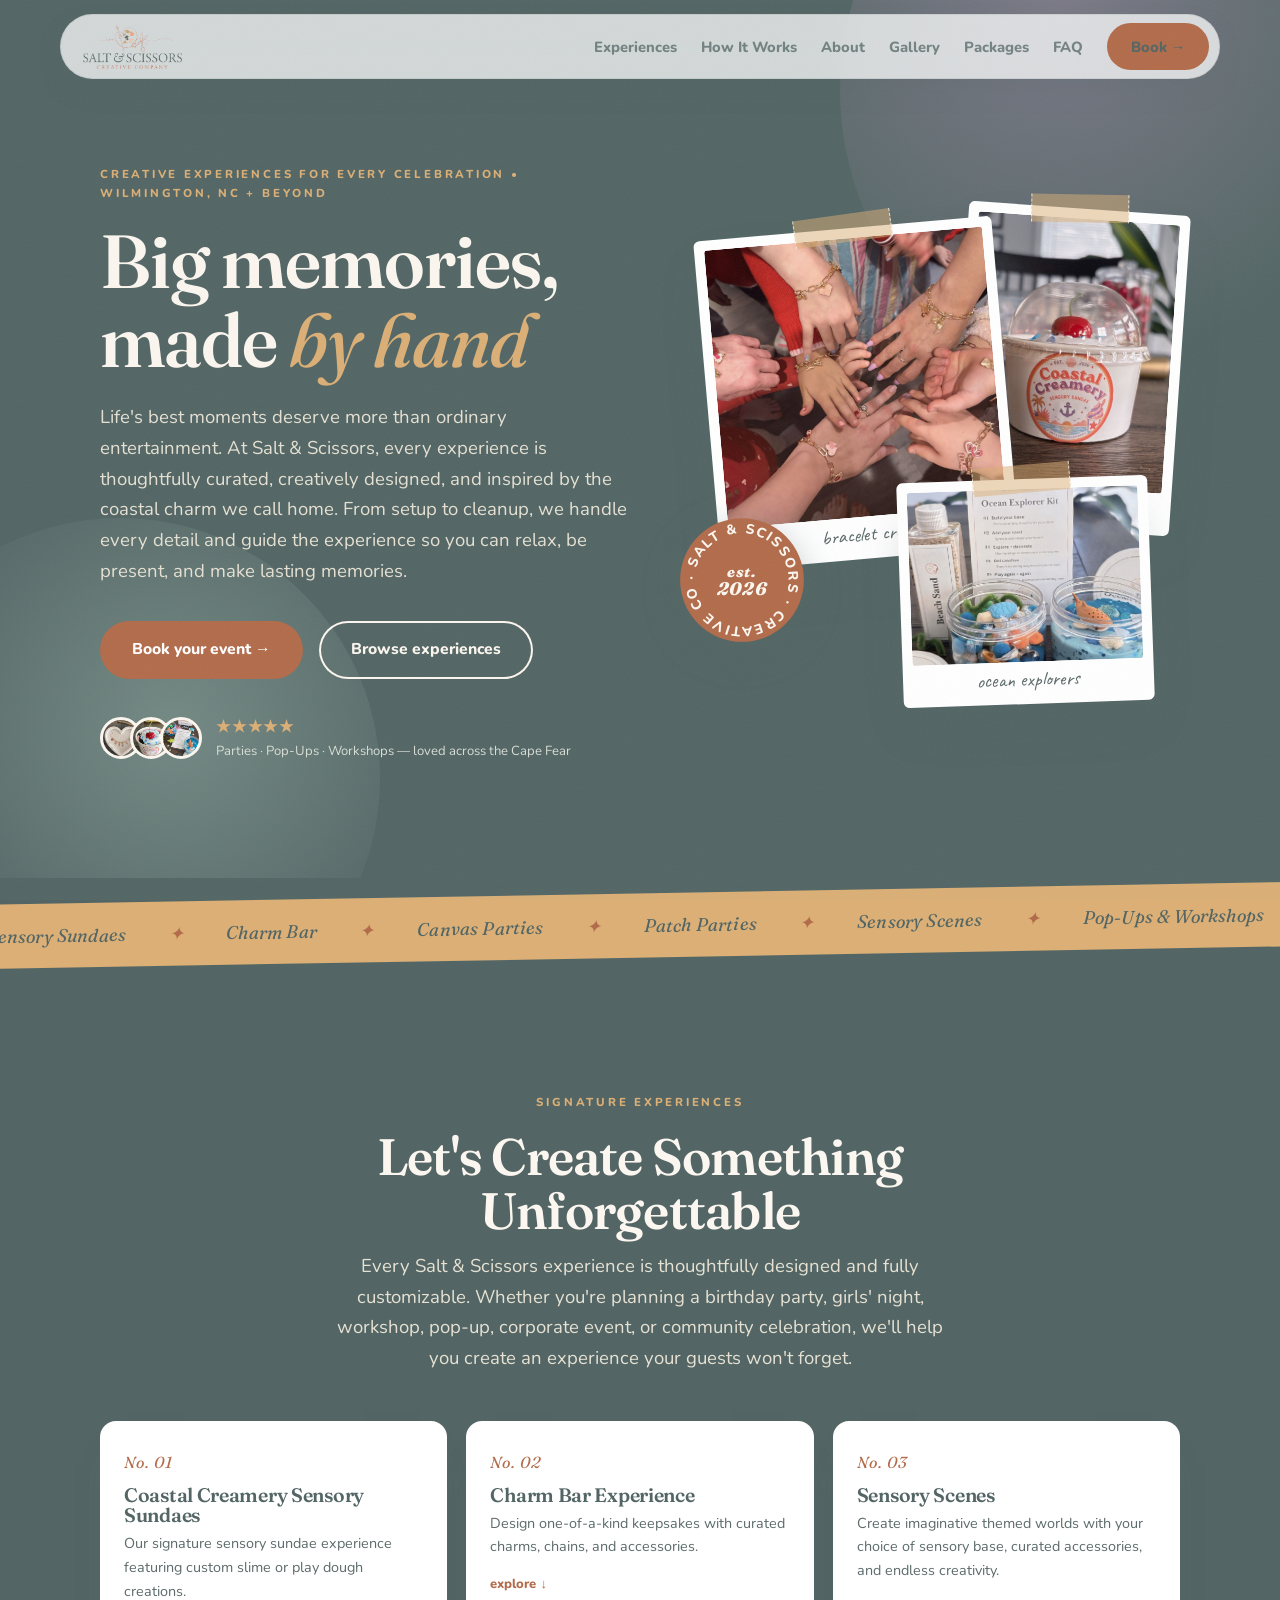
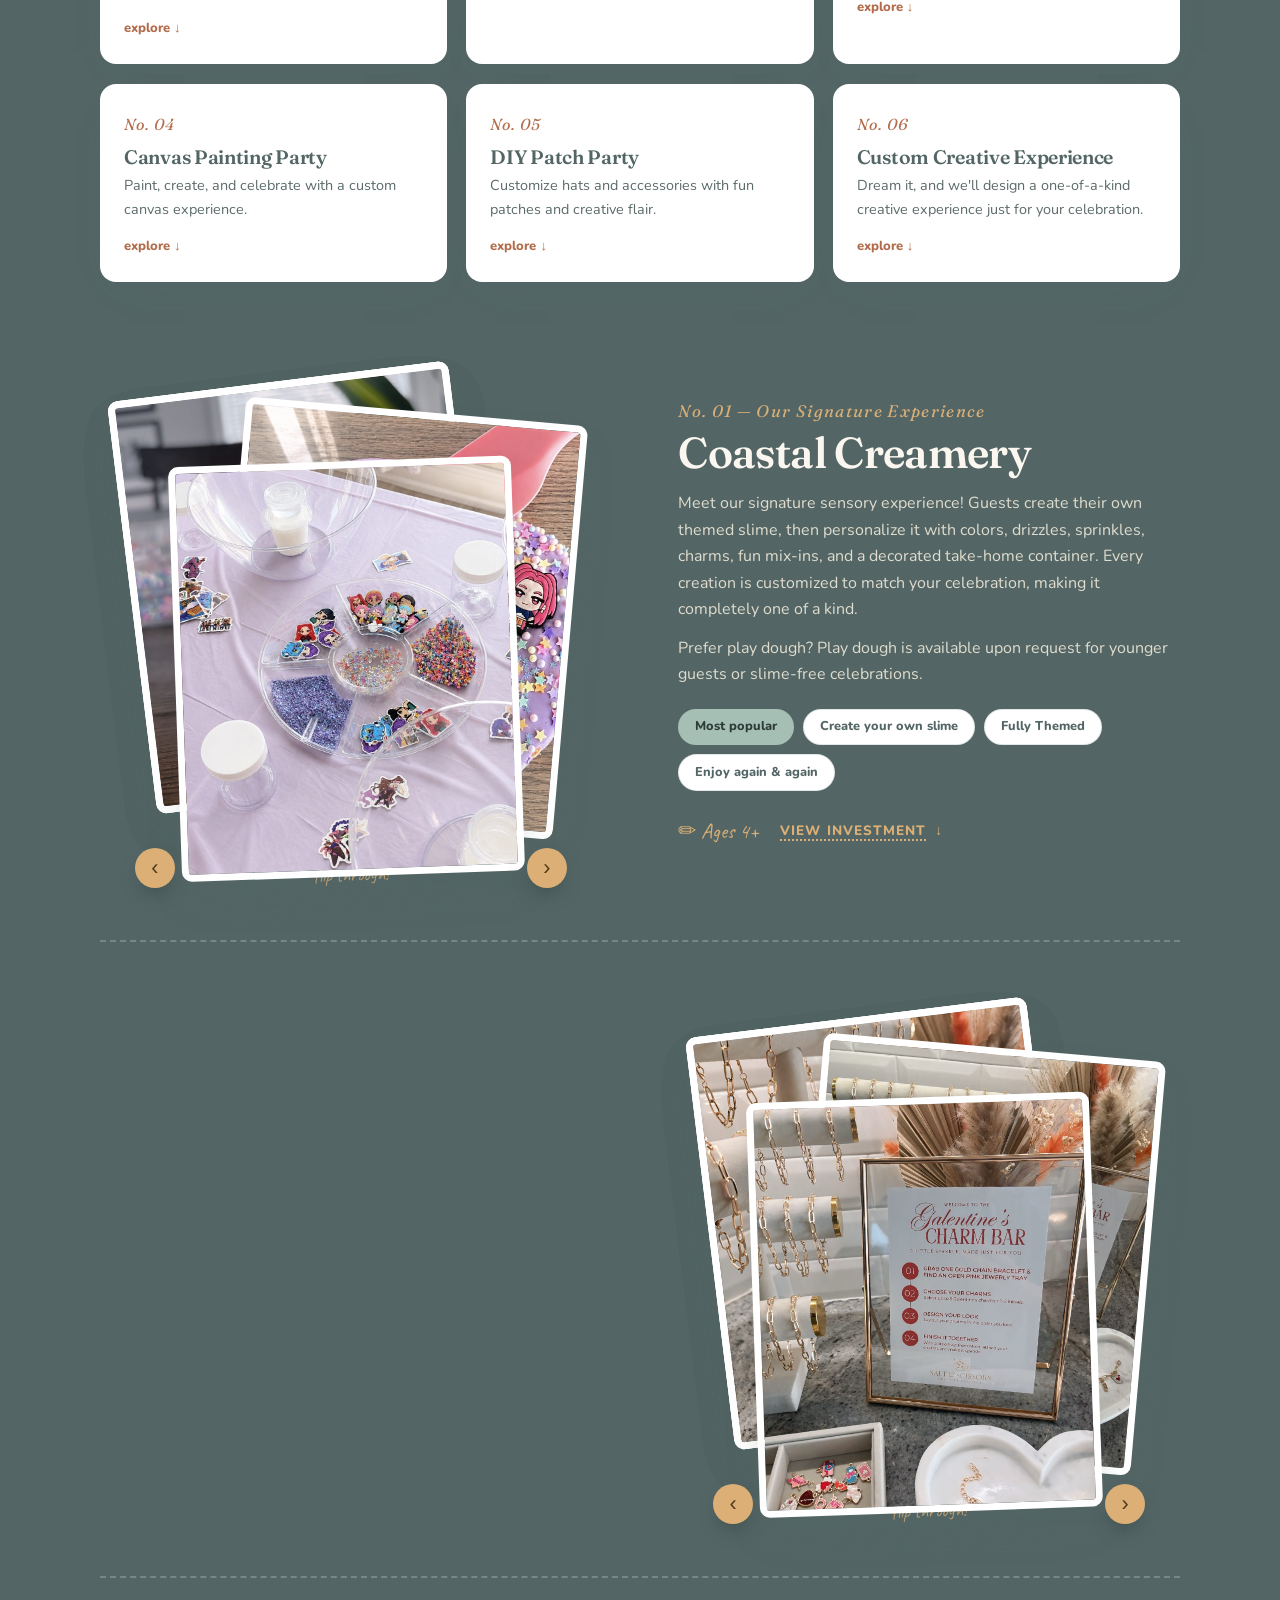
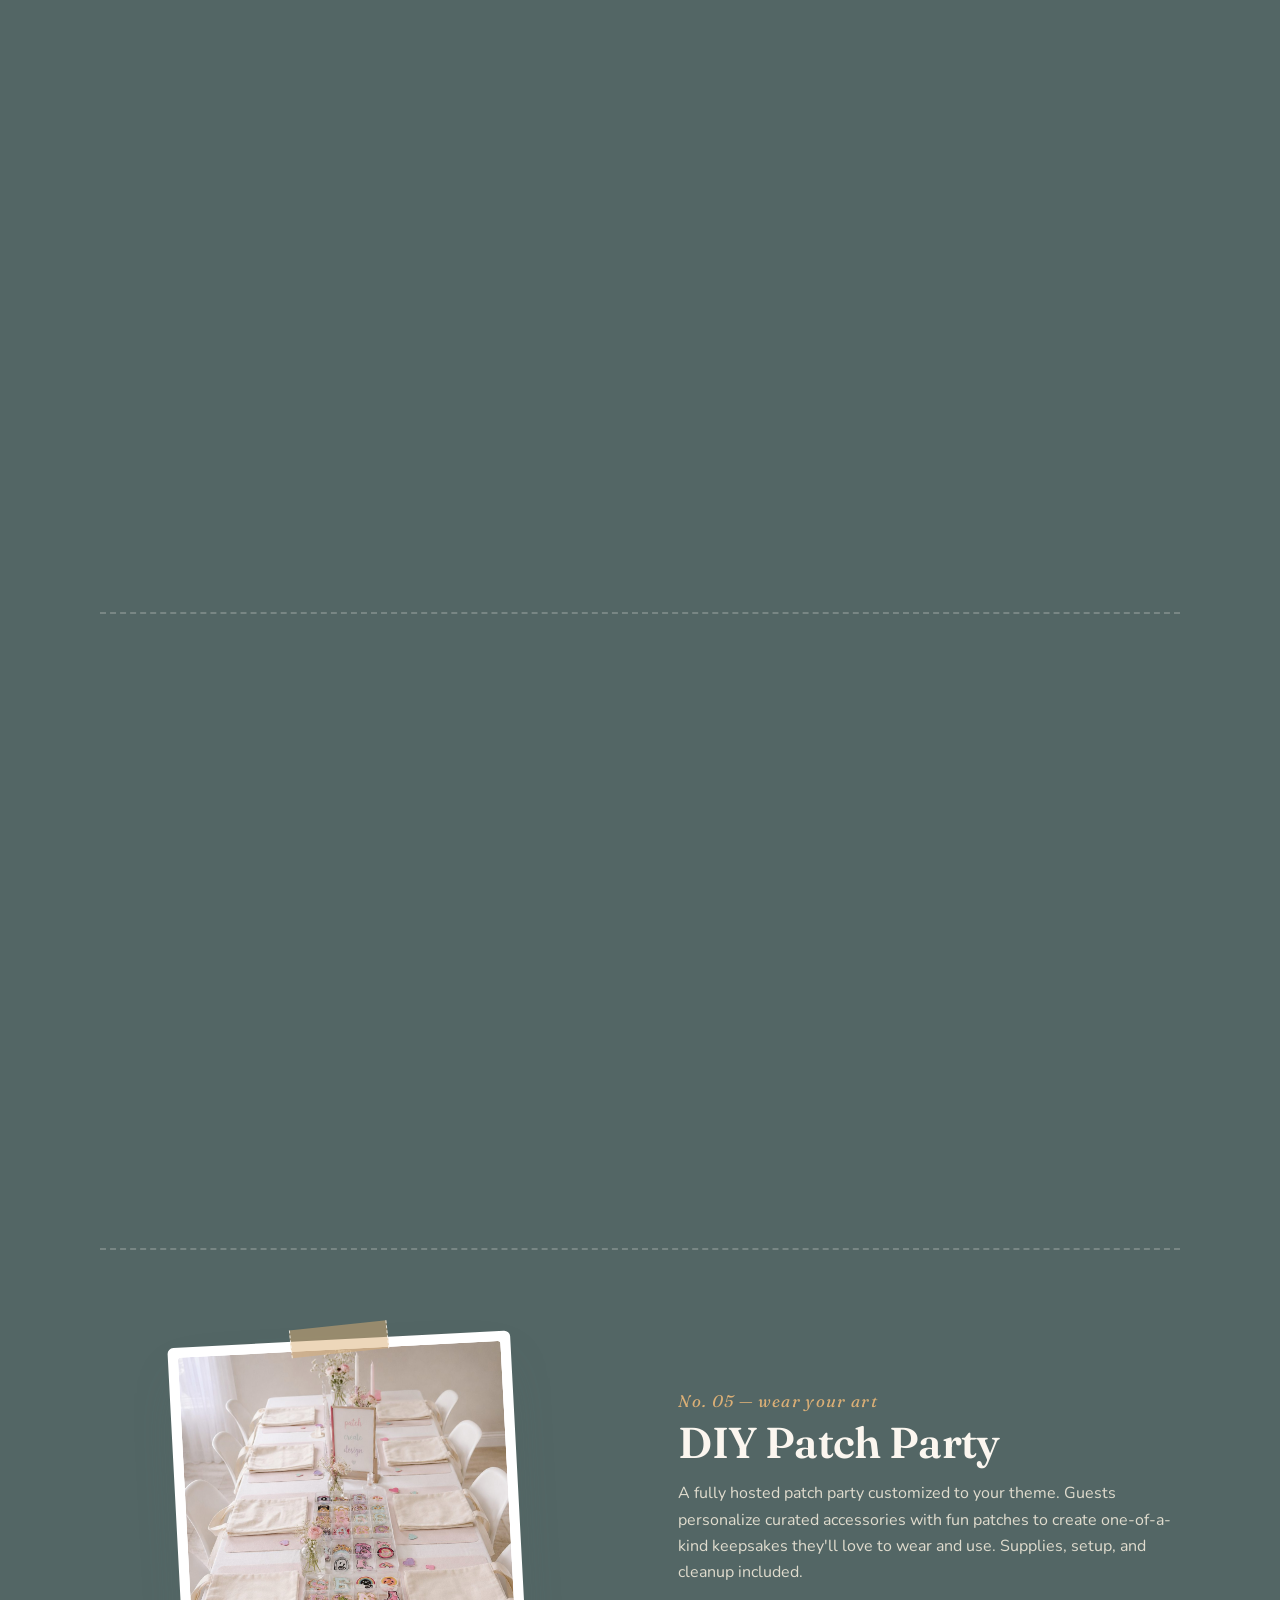
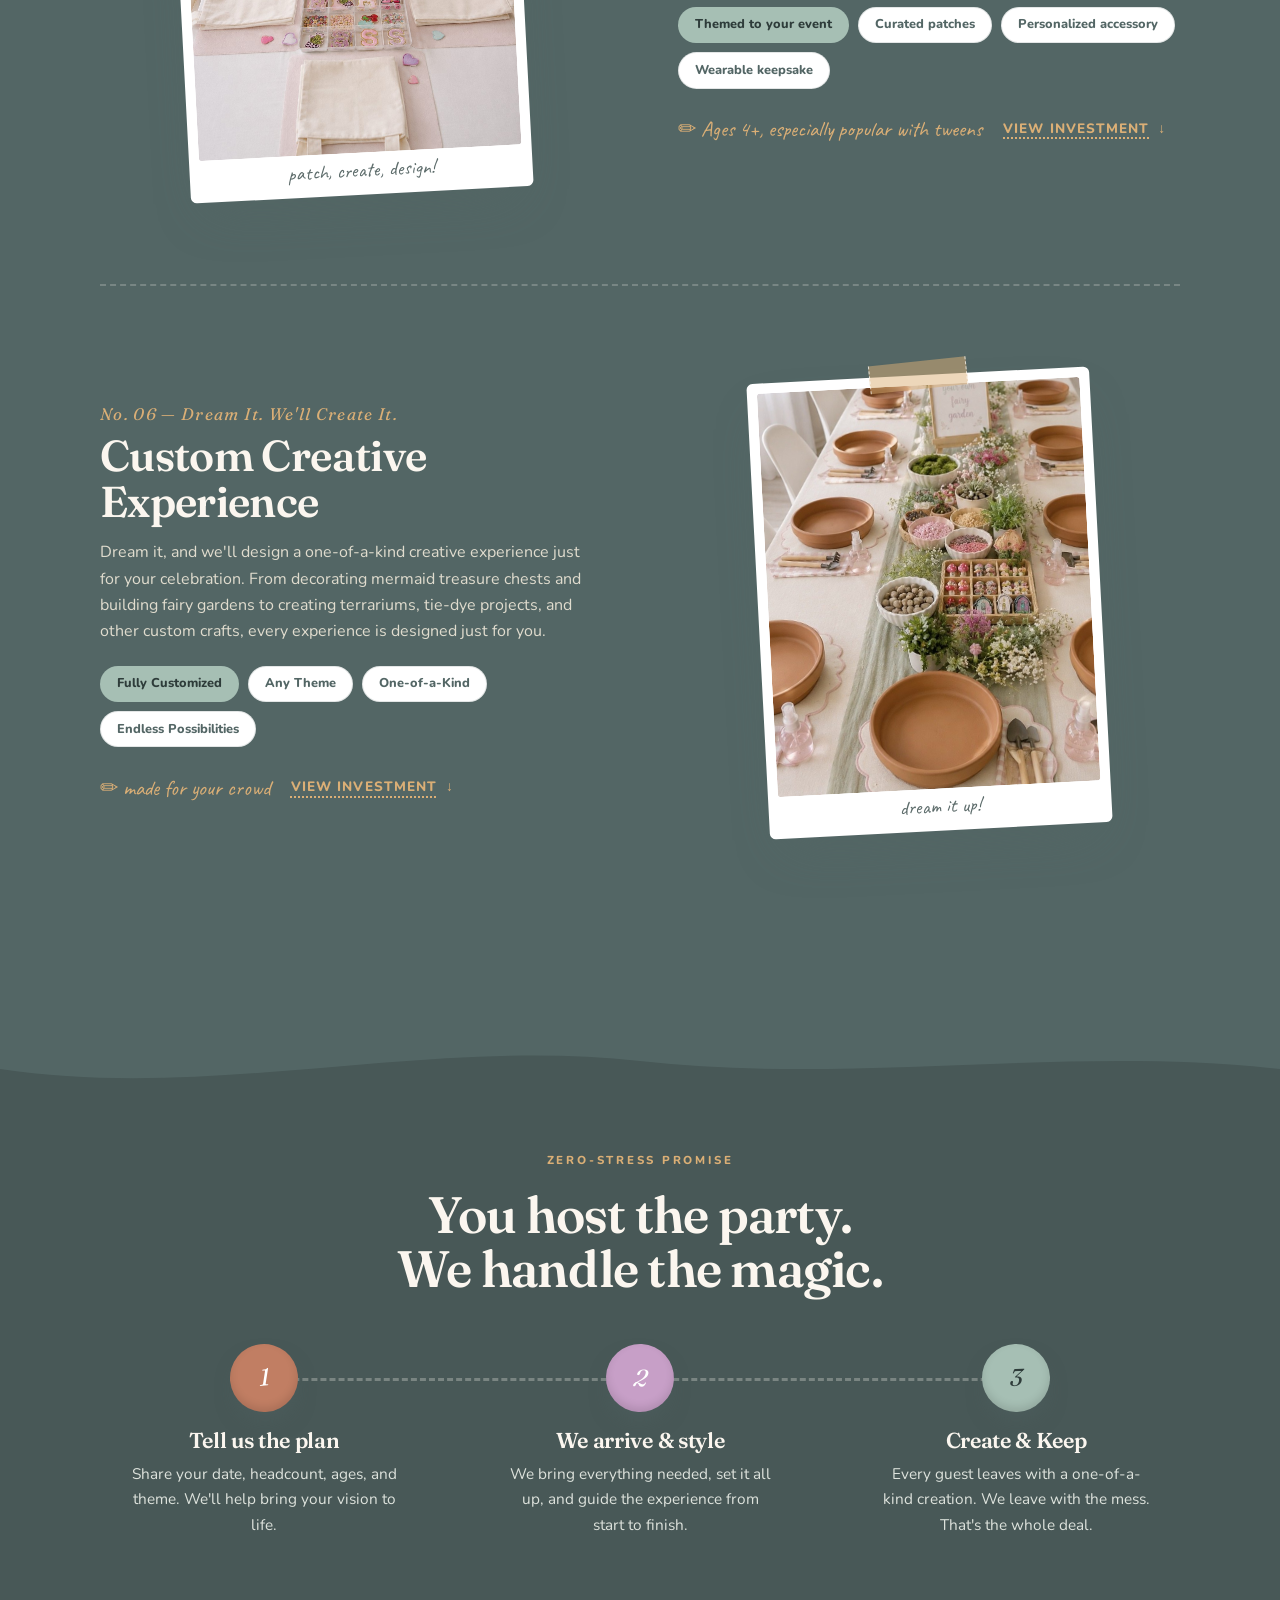
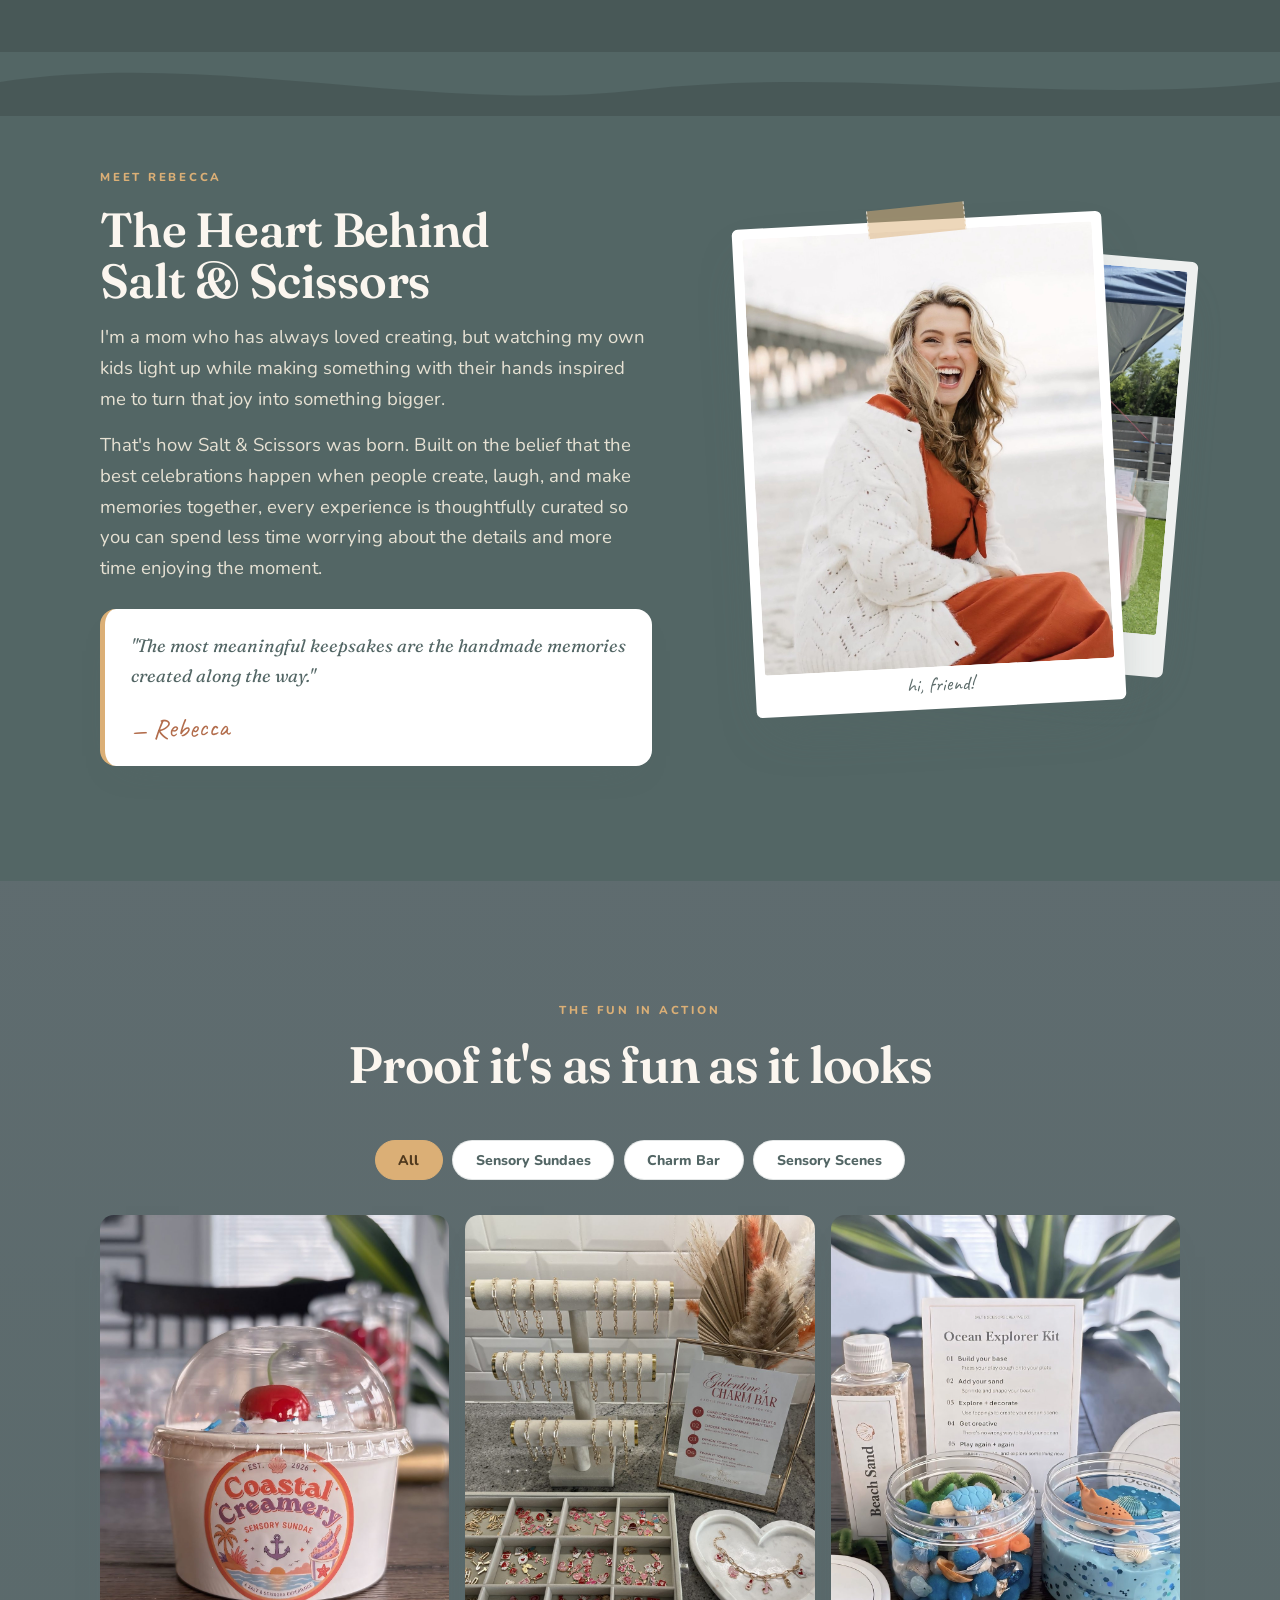
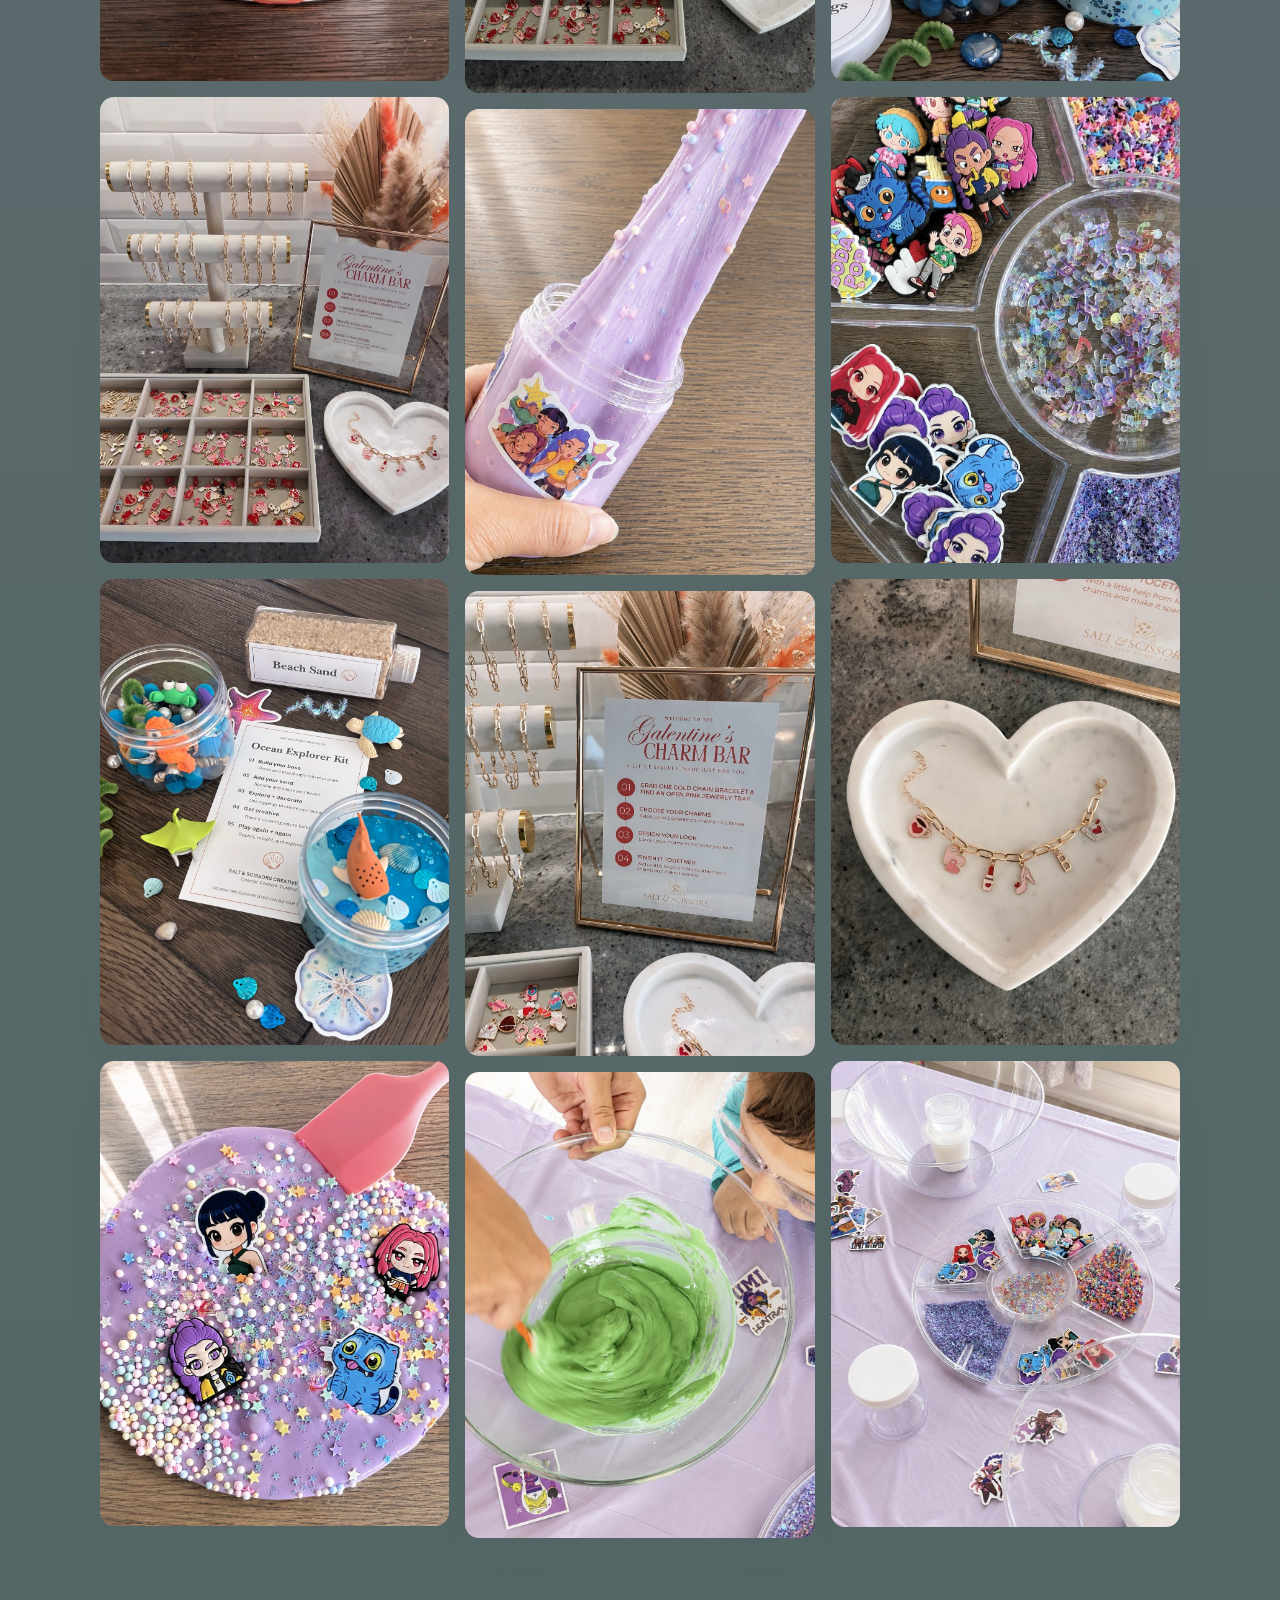
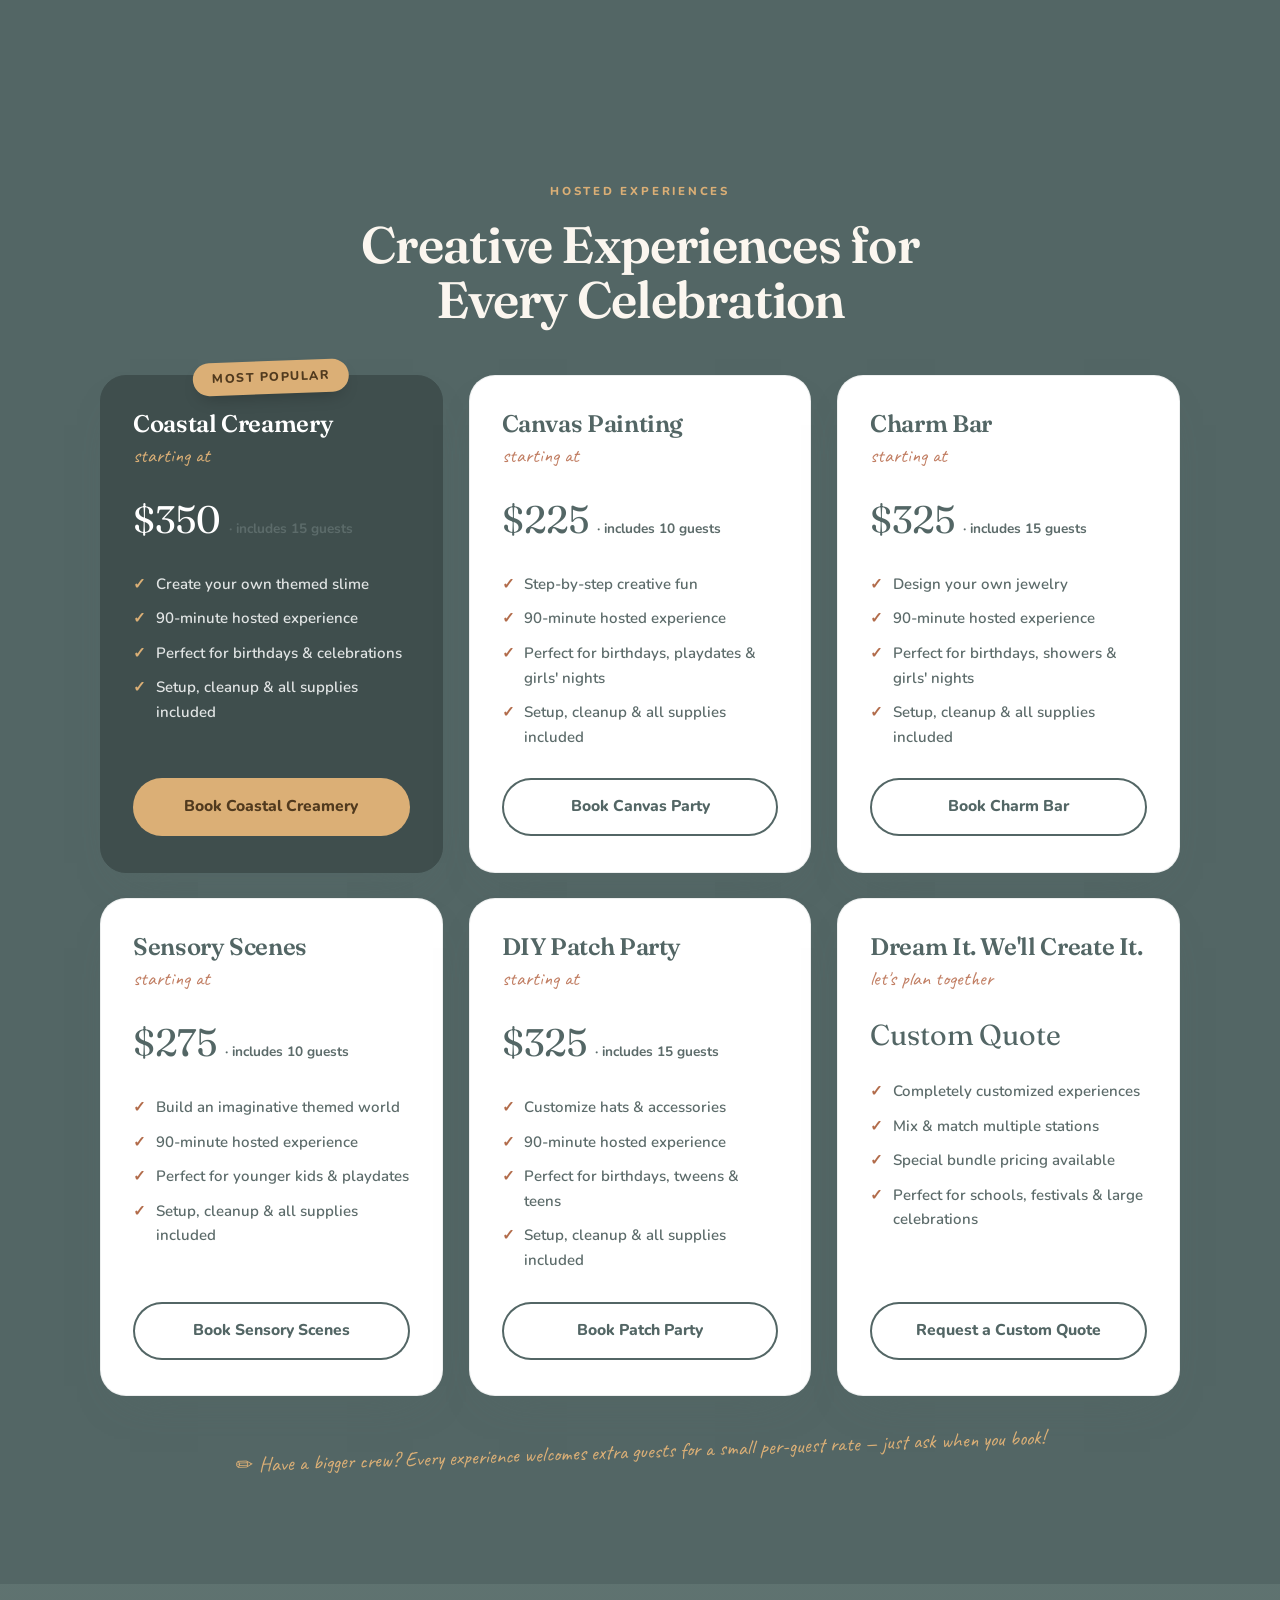
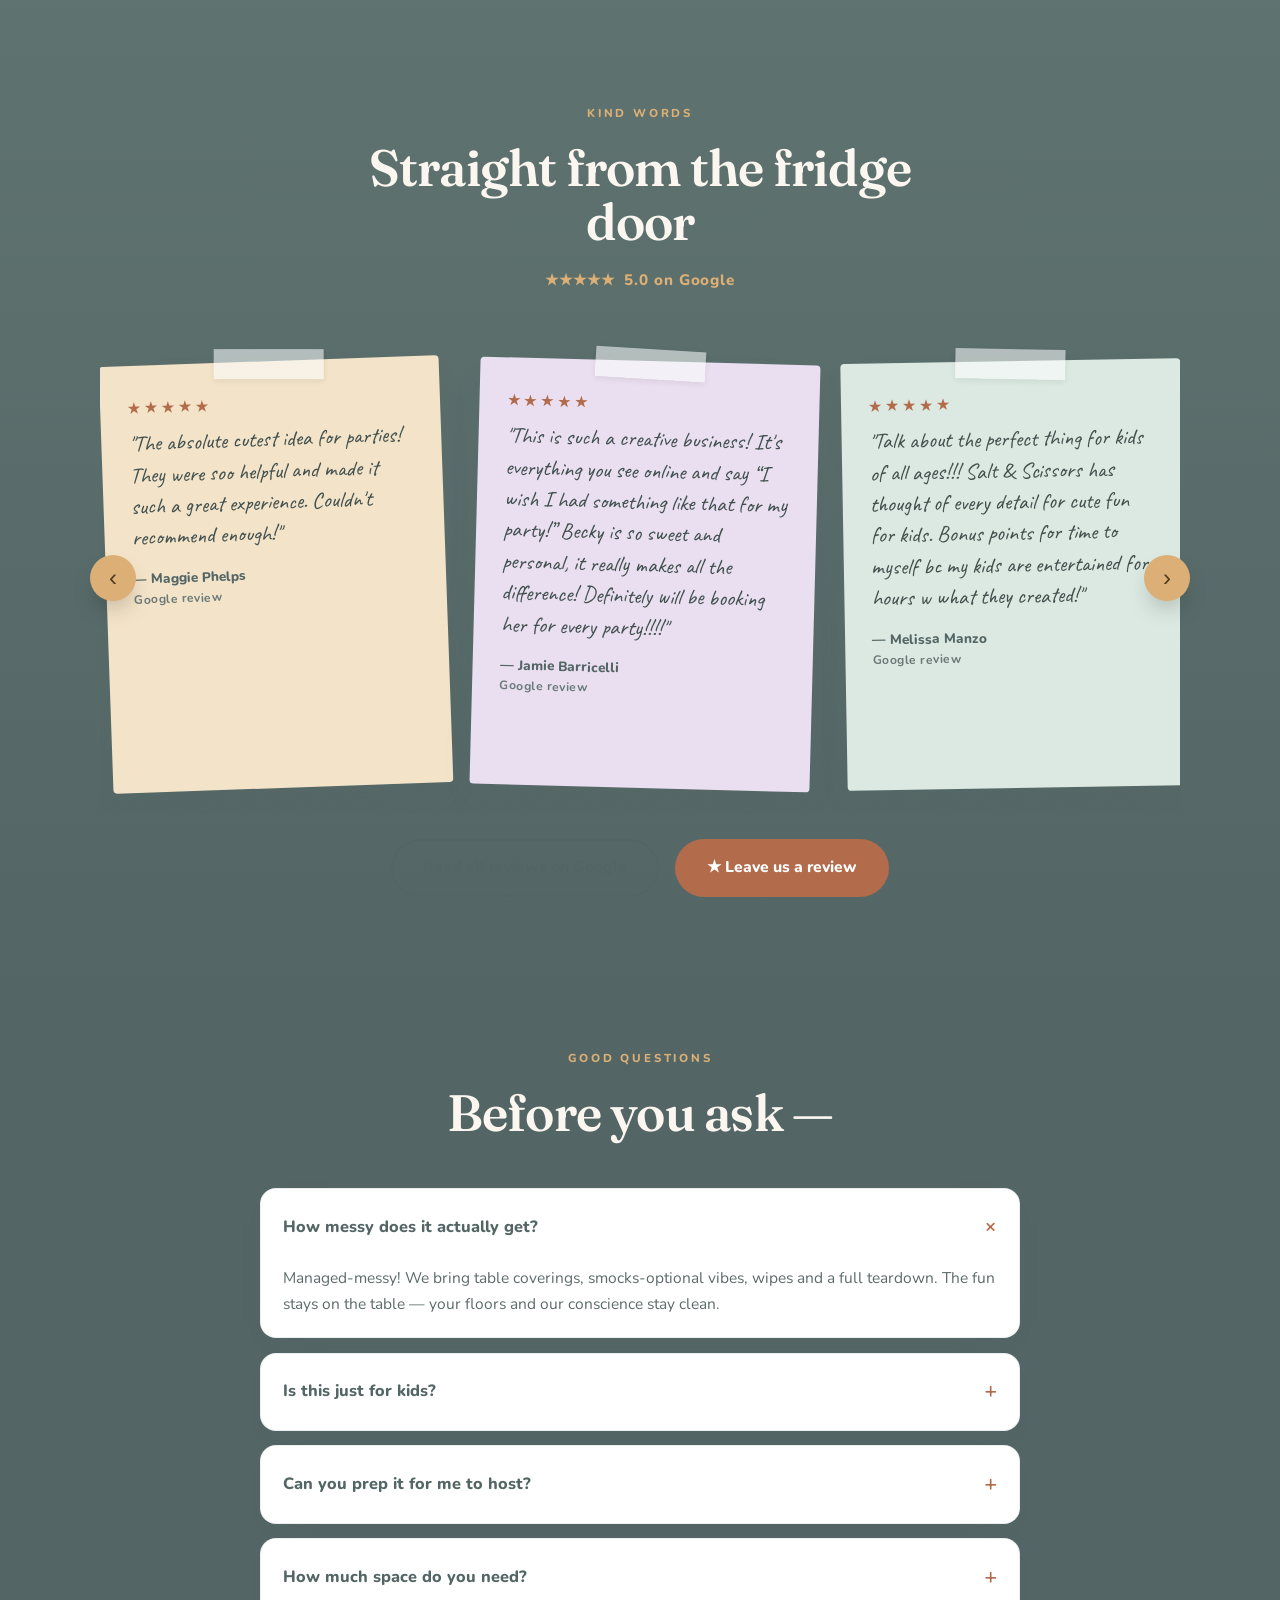
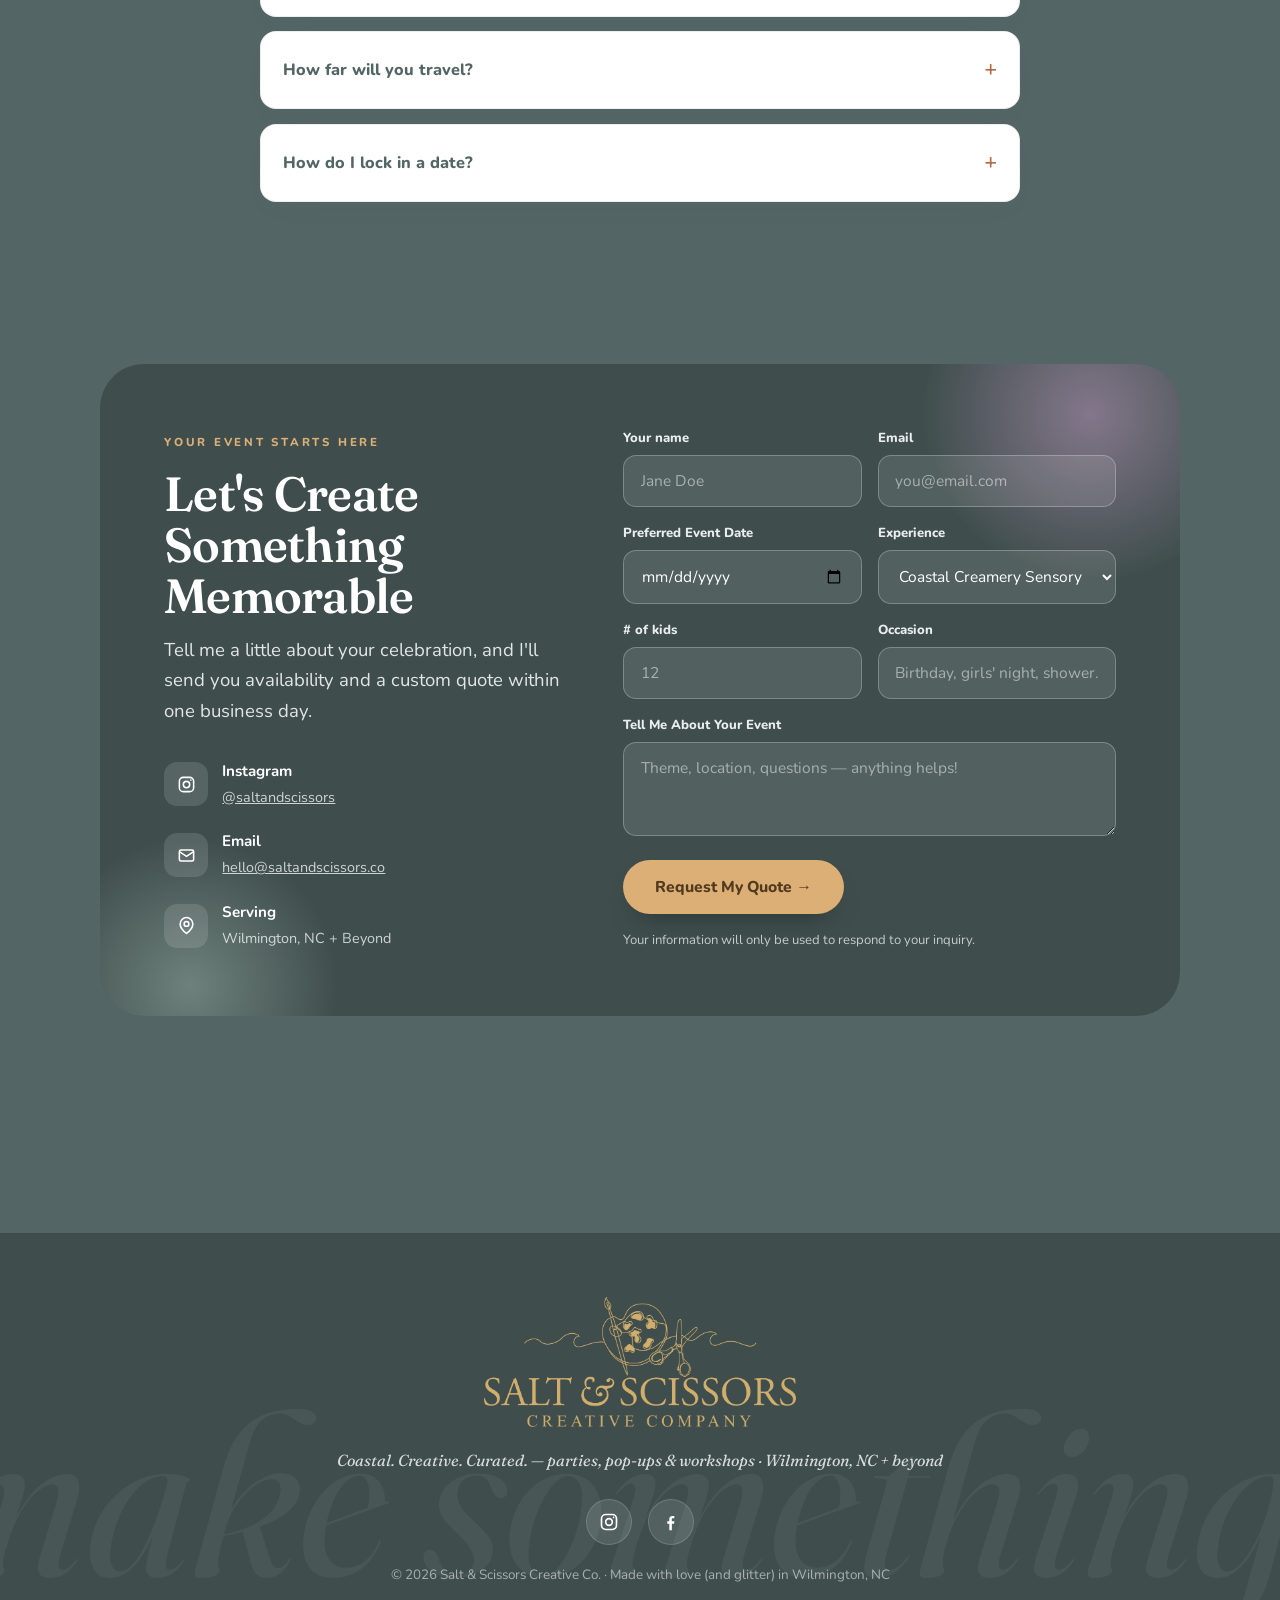
==== commit ec285c58: "Real Google reviews carousel, polaroid photo flip, pricing language, robustness - Reviews: five real" ====
--- a/index.html
+++ b/index.html
@@ -191,6 +191,11 @@
   .invest:hover .arrow{transform:translateY(3px)}
   .pack[id]{scroll-margin-top:110px}
   .pack.spot{animation:spotring 3s ease}
+  @media(prefers-reduced-motion:reduce){
+    /* keep the price-card highlight functional without motion */
+    .pack.spot{animation:none;outline:3px solid var(--sand);outline-offset:4px;
+      box-shadow:0 0 22px 4px rgba(219,175,118,.55), 0 0 60px 18px rgba(219,175,118,.3)}
+  }
   @keyframes spotring{
     0%{outline:0 solid transparent;outline-offset:4px}
     18%,72%{outline:3px solid var(--sand);outline-offset:4px;
@@ -224,21 +229,35 @@
   .more-card h4{font-family:var(--disp);color:var(--slate);font-size:1.15rem;margin-bottom:.2rem}
   .more-card p{font-size:.9rem;color:var(--ink-soft)}
 
-  .stack{position:relative;aspect-ratio:4/4.6;max-width:440px;margin-inline:auto;width:100%}
+  .stack{position:relative;aspect-ratio:4/4.6;max-width:440px;margin-inline:auto;width:100%;
+    cursor:pointer;user-select:none;-webkit-user-select:none;touch-action:pan-y}
   .stack img{
-    position:absolute;width:78%;height:82%;object-fit:cover;border-radius:10px;border:7px solid #fff;
-    box-shadow:0 22px 44px -20px rgba(var(--shadow),.5);transition:transform .55s cubic-bezier(.34,1.56,.64,1);
-  }
-  .stack img:nth-child(1){top:2%;left:0;transform:rotate(-7deg);z-index:1}
-  .stack img:nth-child(2){top:8%;right:0;transform:rotate(5deg);z-index:2}
-  .stack img:nth-child(3){bottom:0;left:10%;transform:rotate(-2deg);z-index:3}
-  .stack:hover img:nth-child(1){transform:rotate(-11deg) translate(-14px,-6px)}
-  .stack:hover img:nth-child(2){transform:rotate(9deg) translate(14px,-8px)}
-  .stack:hover img:nth-child(3){transform:rotate(-3deg) translateY(10px) scale(1.03)}
-  .stack.two img:nth-child(1){top:4%;left:2%;transform:rotate(-6deg)}
-  .stack.two img:nth-child(2){bottom:2%;right:2%;top:auto;transform:rotate(4deg)}
-  .stack.two:hover img:nth-child(1){transform:rotate(-9deg) translate(-12px,-8px)}
-  .stack.two:hover img:nth-child(2){transform:rotate(7deg) translate(12px,8px)}
+    position:absolute;top:0;left:0;width:78%;height:82%;object-fit:cover;border-radius:10px;border:7px solid #fff;
+    box-shadow:0 22px 44px -20px rgba(var(--shadow),.5);
+    transition:transform .5s cubic-bezier(.34,1.56,.64,1), opacity .35s ease;
+    -webkit-user-drag:none;
+  }
+  /* polaroid slots — transform-only so every shuffle animates */
+  .stack img.s2,.stack img.sBack{transform:translate(0,2.4%) rotate(-7deg);z-index:1}
+  .stack img.sBack{z-index:0}
+  .stack img.s1{transform:translate(28.2%,9.8%) rotate(5deg);z-index:2}
+  .stack img.s0{transform:translate(12.8%,22%) rotate(-2deg);z-index:3}
+  .stack.two img.s1,.stack.two img.sBack{transform:translate(2.6%,4.9%) rotate(-6deg);z-index:1}
+  .stack.two img.s0{transform:translate(25.6%,19.5%) rotate(4deg);z-index:2}
+  .stack img.fly{transform:translate(-125%,8%) rotate(-26deg);opacity:0;z-index:5}
+  .stack img.snap{transition:none}
+  .stack::after{
+    content:"flip through!";position:absolute;bottom:-14px;left:50%;transform:translateX(-50%) rotate(-2deg);
+    font-family:var(--hand);font-size:1.15rem;color:var(--sand);pointer-events:none;
+  }
+  .stack-btn{
+    position:absolute;bottom:-12px;z-index:6;width:40px;height:40px;border-radius:50%;border:none;cursor:pointer;
+    background:var(--sand);color:#513a1e;font-size:1.35rem;line-height:1;display:grid;place-items:center;
+    box-shadow:0 10px 22px -8px rgba(0,0,0,.35);transition:transform .2s;
+  }
+  .stack-btn:hover{transform:scale(1.12)}
+  .stack-prev{left:4px}
+  .stack-next{right:4px}
 
   /* wave divider */
   .wave{display:block;width:100%;height:64px;margin-bottom:-1px}
@@ -342,16 +361,37 @@
     padding:.4rem 1.2rem;border-radius:999px;box-shadow:0 8px 18px -8px rgba(0,0,0,.3);
   }
 
-  /* ============ NOTES (testimonials) ============ */
-  .notes{display:grid;grid-template-columns:repeat(3,1fr);gap:1.8rem}
-  @media(max-width:860px){.notes{grid-template-columns:1fr;max-width:440px;margin-inline:auto}}
+  /* ============ NOTES (Google reviews carousel) ============ */
+  .notes-rail{position:relative}
+  .notes{
+    display:flex;gap:1.8rem;overflow-x:auto;scroll-snap-type:x mandatory;
+    padding:1.2rem .4rem 1.6rem;scrollbar-width:thin;scrollbar-color:var(--sand) transparent;
+  }
+  .notes::-webkit-scrollbar{height:8px}
+  .notes::-webkit-scrollbar-track{background:rgba(251,246,239,.08);border-radius:99px}
+  .notes::-webkit-scrollbar-thumb{background:var(--sand);border-radius:99px}
   .note{
+    flex:0 0 min(340px,82vw);scroll-snap-align:center;
     padding:2rem 1.7rem 1.7rem;border-radius:4px;position:relative;
     box-shadow:0 18px 38px -22px rgba(var(--shadow),.55);
-    font-family:var(--hand);font-size:1.45rem;line-height:1.4;color:#41504e;
+    font-family:var(--hand);font-size:1.4rem;line-height:1.4;color:#41504e;
     transition:transform .3s;
   }
   .note:hover{transform:scale(1.03) rotate(0deg)!important}
+  .note .via{display:block;margin-top:.2rem;font-family:var(--body);font-weight:700;font-size:.76rem;color:#6b7a78;letter-spacing:.04em}
+  .rail-btn{
+    position:absolute;top:50%;transform:translateY(-50%);z-index:5;
+    width:46px;height:46px;border-radius:50%;border:none;cursor:pointer;
+    background:var(--sand);color:#513a1e;font-size:1.5rem;line-height:1;
+    box-shadow:0 12px 26px -10px rgba(0,0,0,.4);transition:transform .2s;
+    display:grid;place-items:center;
+  }
+  .rail-btn:hover{transform:translateY(-50%) scale(1.08)}
+  .rail-prev{left:-10px}
+  .rail-next{right:-10px}
+  @media(max-width:640px){.rail-btn{display:none}}
+  .rev-actions{display:flex;gap:1rem;justify-content:center;flex-wrap:wrap;margin-top:1.6rem}
+  .g-badge{display:inline-flex;align-items:center;gap:.5rem;justify-content:center;font-weight:800;color:var(--sand);letter-spacing:.06em;font-size:.95rem;margin-top:.4rem}
   .note::before{content:"";position:absolute;top:-12px;left:50%;transform:translateX(-50%) rotate(2deg);width:110px;height:30px;background:rgba(254,255,255,.55);box-shadow:0 2px 6px rgba(0,0,0,.08)}
   .note .stars{font-size:1rem;letter-spacing:.18em;color:var(--terra);display:block;margin-bottom:.5rem}
   .note .who{display:block;margin-top:1rem;font-family:var(--body);font-weight:800;font-size:.85rem;color:var(--slate)}
@@ -538,6 +578,8 @@
           <img src="assets/img/slime-5.jpg" loading="lazy" alt="Slime mixing in progress"/>
           <img src="assets/img/slime-8.jpg" loading="lazy" alt="Finished colorful slime"/>
           <img src="assets/img/slime-1.jpg" loading="lazy" alt="Coastal Creamery sensory sundae with cherry"/>
+          <img src="assets/img/slime-2.jpg" loading="lazy" alt="Sensory sundae slime cup"/>
+          <img src="assets/img/slime-7.jpg" loading="lazy" alt="Slime sundae creation"/>
         </div>
       </div>
       <div class="reveal d1">
@@ -564,6 +606,8 @@
           <img src="assets/img/charm-4.jpg" loading="lazy" alt="Charm bracelet building"/>
           <img src="assets/img/charm-7.jpg" loading="lazy" alt="Finished charm bracelet"/>
           <img src="assets/img/charm-1.jpg" loading="lazy" alt="Charm bracelet on wrist"/>
+          <img src="assets/img/charm-3.jpg" loading="lazy" alt="Charm bar display with bracelets"/>
+          <img src="assets/img/charm-5.jpg" loading="lazy" alt="Charm selection trays"/>
         </div>
       </div>
       <div class="reveal d1">
@@ -757,7 +801,7 @@
         <div class="ribbon">Most Popular</div>
         <h3>Coastal Creamery</h3>
         <div class="for">starting at</div>
-        <div class="price">$350 <small>· up to 15 guests</small></div>
+        <div class="price">$350 <small>· includes 15 guests</small></div>
         <ul>
           <li>Create your own themed slime</li>
           <li>90-minute hosted experience</li>
@@ -769,7 +813,7 @@
       <div class="pack reveal d1" id="price-canvas">
         <h3>Canvas Painting</h3>
         <div class="for">starting at</div>
-        <div class="price">$225 <small>· up to 10 guests</small></div>
+        <div class="price">$225 <small>· includes 10 guests</small></div>
         <ul>
           <li>Step-by-step creative fun</li>
           <li>90-minute hosted experience</li>
@@ -781,7 +825,7 @@
       <div class="pack reveal d2" id="price-charm">
         <h3>Charm Bar</h3>
         <div class="for">starting at</div>
-        <div class="price">$325 <small>· up to 15 guests</small></div>
+        <div class="price">$325 <small>· includes 15 guests</small></div>
         <ul>
           <li>Design your own jewelry</li>
           <li>90-minute hosted experience</li>
@@ -793,7 +837,7 @@
       <div class="pack reveal" id="price-scenes">
         <h3>Sensory Scenes</h3>
         <div class="for">starting at</div>
-        <div class="price">$275 <small>· up to 10 guests</small></div>
+        <div class="price">$275 <small>· includes 10 guests</small></div>
         <ul>
           <li>Build an imaginative themed world</li>
           <li>90-minute hosted experience</li>
@@ -805,7 +849,7 @@
       <div class="pack reveal d1" id="price-patch">
         <h3>DIY Patch Party</h3>
         <div class="for">starting at</div>
-        <div class="price">$325 <small>· up to 15 guests</small></div>
+        <div class="price">$325 <small>· includes 15 guests</small></div>
         <ul>
           <li>Customize hats &amp; accessories</li>
           <li>90-minute hosted experience</li>
@@ -827,6 +871,7 @@
         <a href="#book" class="btn btn-ghost">Request a Custom Quote</a>
       </div>
     </div>
+    <p style="text-align:center;margin-top:2.4rem"><span class="pack-note" style="margin:0">&#x270F;&#xFE0E; Have a bigger crew? Every experience welcomes extra guests for a small per-guest rate — just ask when you book!</span></p>
   </div>
 </section>
 
@@ -836,11 +881,22 @@
     <div class="sec-head reveal">
       <span class="eyebrow" style="justify-content:center">Kind words</span>
       <h2>Straight from the fridge door</h2>
-    </div>
-    <div class="notes">
-      <div class="note n1 reveal"><span class="stars">★★★★★</span>"The slime bar was the hit of the whole party — my daughter is STILL talking about it a month later!"<span class="who">— Megan R., birthday mom</span></div>
-      <div class="note n2 reveal d1"><span class="stars">★★★★★</span>"Truly turnkey. They ran the charm station like pros and left our house cleaner than they found it."<span class="who">— Danielle P., host mom</span></div>
-      <div class="note n3 reveal d2"><span class="stars">★★★★★</span>"60 kids made bracelets at our school fair without a single dull moment. Wonderful humans."<span class="who">— Ms. Alvarez, PTA coordinator</span></div>
+      <span class="g-badge">★★★★★ &nbsp;5.0 on Google</span>
+    </div>
+    <div class="notes-rail reveal">
+      <button class="rail-btn rail-prev" aria-label="Previous reviews">‹</button>
+      <div class="notes" id="notesRail">
+        <div class="note n1"><span class="stars">★★★★★</span>"The absolute cutest idea for parties! They were soo helpful and made it such a great experience. Couldn't recommend enough!"<span class="who">— Maggie Phelps</span><span class="via">Google review</span></div>
+        <div class="note n2"><span class="stars">★★★★★</span>"This is such a creative business! It's everything you see online and say &ldquo;I wish I had something like that for my party!&rdquo; Becky is so sweet and personal, it really makes all the difference! Definitely will be booking her for every party!!!!"<span class="who">— Jamie Barricelli</span><span class="via">Google review</span></div>
+        <div class="note n3"><span class="stars">★★★★★</span>"Talk about the perfect thing for kids of all ages!!! Salt &amp; Scissors has thought of every detail for cute fun for kids. Bonus points for time to myself bc my kids are entertained for hours w what they created!"<span class="who">— Melissa Manzo</span><span class="via">Google review</span></div>
+        <div class="note n1"><span class="stars">★★★★★</span>"I had the best experience with salt &amp; scissors and the owner, Becky is such an angel. My friend hosted a galentines party with our little girls and myself and my daughter were able to create matching charm bracelets. Becky was so helpful, had everything we could need, and so fun. 10/10 recommend for any parties !!"<span class="who">— Taryn Choufani</span><span class="via">Google review</span></div>
+        <div class="note n2"><span class="stars">★★★★★</span>"We came to the salt and scissors slime pop up shop, all three of my kids had so much fun customizing their own slime sundae and when they went home they played with it for hours! We will be back!"<span class="who">— Rachel Eddington</span><span class="via">Google review</span></div>
+      </div>
+      <button class="rail-btn rail-next" aria-label="More reviews">›</button>
+    </div>
+    <div class="rev-actions reveal">
+      <a class="btn btn-ghost" href="https://share.google/j8IzZwebcc90v9PtX" target="_blank" rel="noopener">Read all reviews on Google</a>
+      <a class="btn btn-primary" href="https://share.google/j8IzZwebcc90v9PtX" target="_blank" rel="noopener">★ Leave us a review</a>
     </div>
   </div>
 </section>
@@ -1029,6 +1085,70 @@
     card._pulseIO.observe(card);
   }));
 
+  // polaroid stacks — flip through photos (tap/click, swipe, arrows)
+  document.querySelectorAll('.stack').forEach(stack => {
+    const imgs = [...stack.querySelectorAll('img')];
+    if(imgs.length < 2) return;
+    let order = imgs.map((_, i) => i), busy = false, swiped = 0;
+    const apply = () => order.forEach((idx, pos) => {
+      const el = imgs[idx];
+      el.classList.remove('s0','s1','s2','sBack');
+      el.classList.add(pos === 0 ? 's0' : pos === 1 ? 's1' : pos === 2 ? 's2' : 'sBack');
+    });
+    const next = () => {
+      if(busy) return; busy = true;
+      const front = imgs[order[0]];
+      front.classList.add('fly');
+      setTimeout(() => {
+        front.classList.add('snap');
+        front.classList.remove('fly');
+        order.push(order.shift());
+        apply();
+        void front.offsetWidth;
+        front.classList.remove('snap');
+        busy = false;
+      }, 360);
+    };
+    const prev = () => {
+      if(busy) return; busy = true;
+      const el = imgs[order[order.length - 1]];
+      el.classList.add('snap','fly');
+      order.unshift(order.pop());
+      apply();
+      void el.offsetWidth;
+      el.classList.remove('snap');
+      el.classList.remove('fly');
+      setTimeout(() => busy = false, 420);
+    };
+    stack.addEventListener('click', e => {
+      if(e.target.closest('.stack-btn')) return;
+      if(Date.now() - swiped < 500) return;
+      next();
+    });
+    let sx = null, sy = null;
+    stack.addEventListener('touchstart', e => { sx = e.touches[0].clientX; sy = e.touches[0].clientY; }, {passive:true});
+    stack.addEventListener('touchend', e => {
+      if(sx === null) return;
+      const dx = e.changedTouches[0].clientX - sx, dy = e.changedTouches[0].clientY - sy;
+      if(Math.abs(dx) > 40 && Math.abs(dx) > Math.abs(dy)){ swiped = Date.now(); (dx < 0 ? next() : prev()); }
+      sx = null;
+    }, {passive:true});
+    const mkBtn = (cls, glyph, fn, label) => {
+      const b = document.createElement('button');
+      b.className = 'stack-btn ' + cls; b.innerHTML = glyph; b.setAttribute('aria-label', label);
+      b.addEventListener('click', e => { e.stopPropagation(); fn(); });
+      stack.appendChild(b);
+    };
+    mkBtn('stack-prev','‹', prev, 'Previous photo');
+    mkBtn('stack-next','›', next, 'Next photo');
+    apply();
+  });
+
+  // reviews rail arrows
+  const rail = document.getElementById('notesRail');
+  document.querySelector('.rail-prev').addEventListener('click', () => rail.scrollBy({left:-368, behavior:'smooth'}));
+  document.querySelector('.rail-next').addEventListener('click', () => rail.scrollBy({left:368, behavior:'smooth'}));
+
   // year
   document.getElementById('year').textContent = new Date().getFullYear();
 
@@ -1057,7 +1177,8 @@
           email: document.getElementById('email').value
         })
       });
-      if(!res.ok) throw new Error('send failed');
+      const data = await res.json().catch(() => null);
+      if(!res.ok || !data || String(data.success) !== 'true') throw new Error((data && data.message) || 'send failed');
       btn.textContent = 'Request Sent ✓';
       note.textContent = 'Thank you! Your request is on its way — expect a reply within one business day.';
       note.style.color = 'var(--sand)';
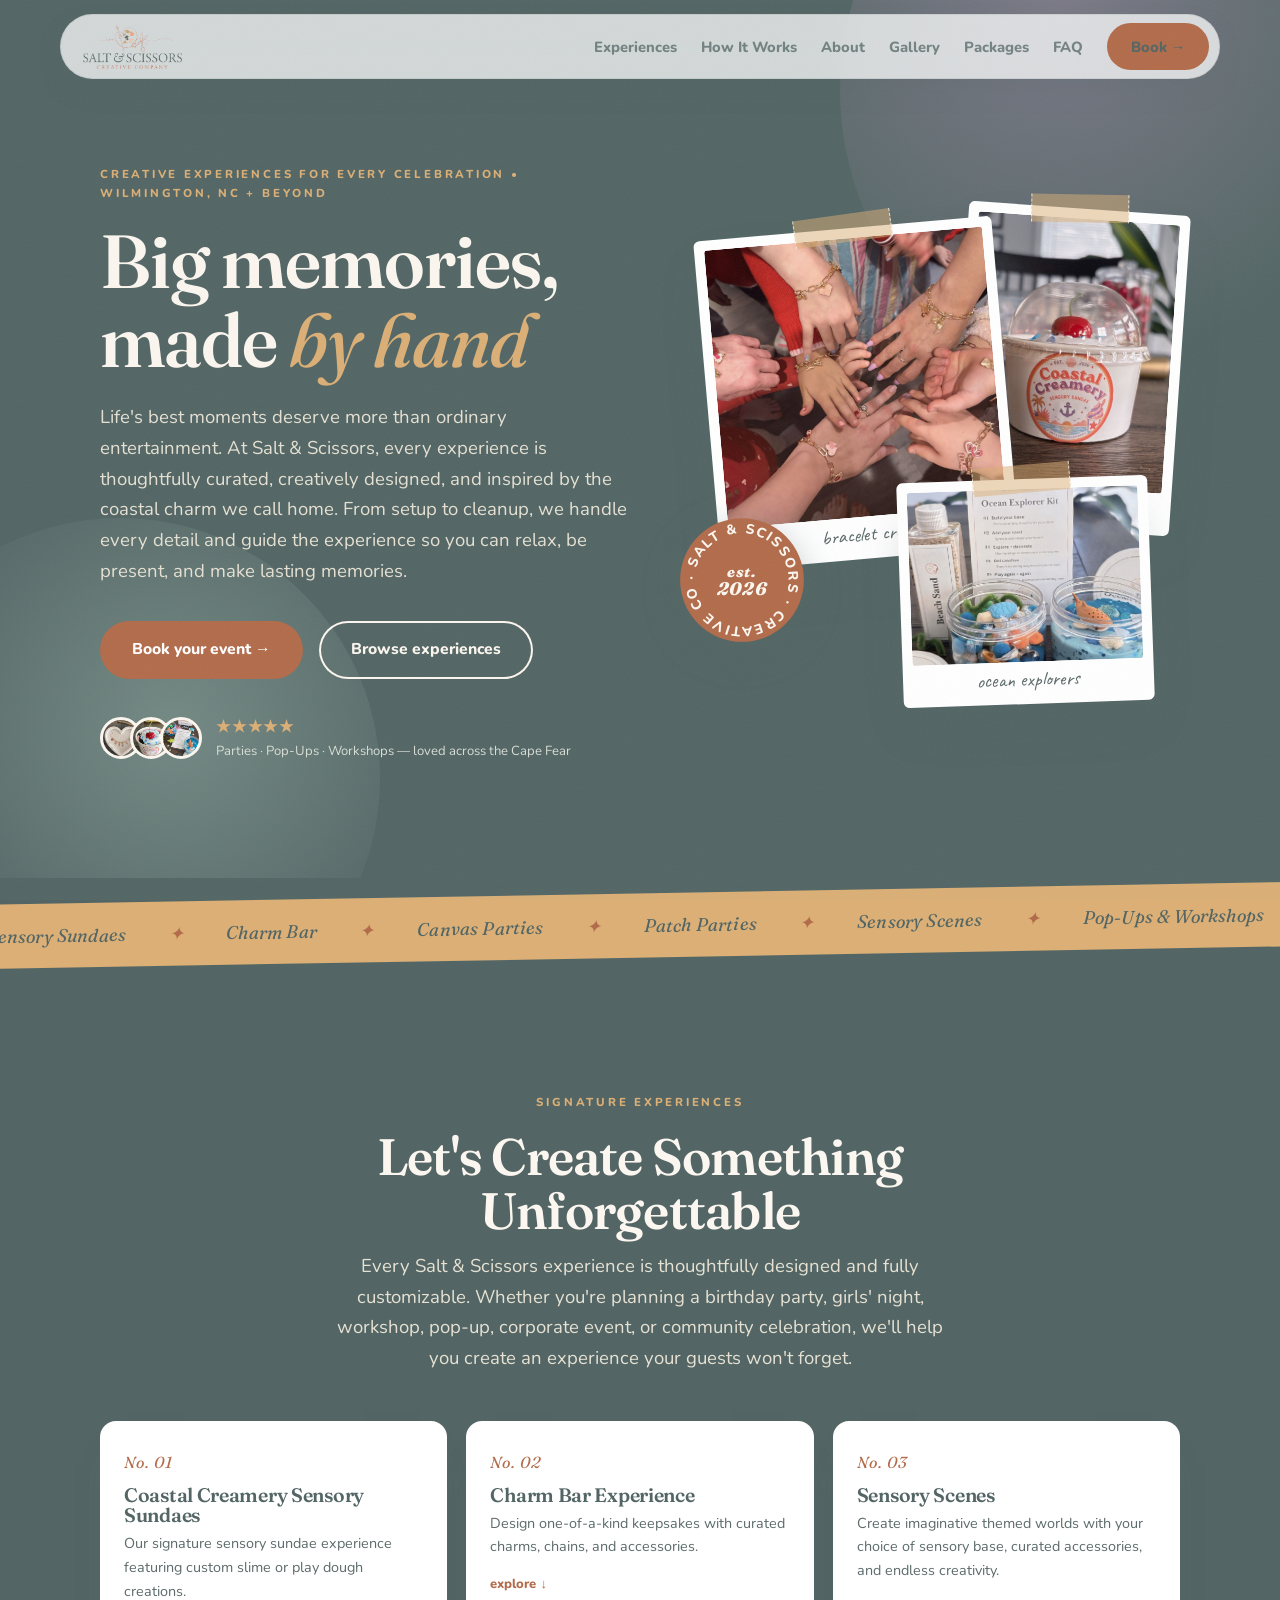
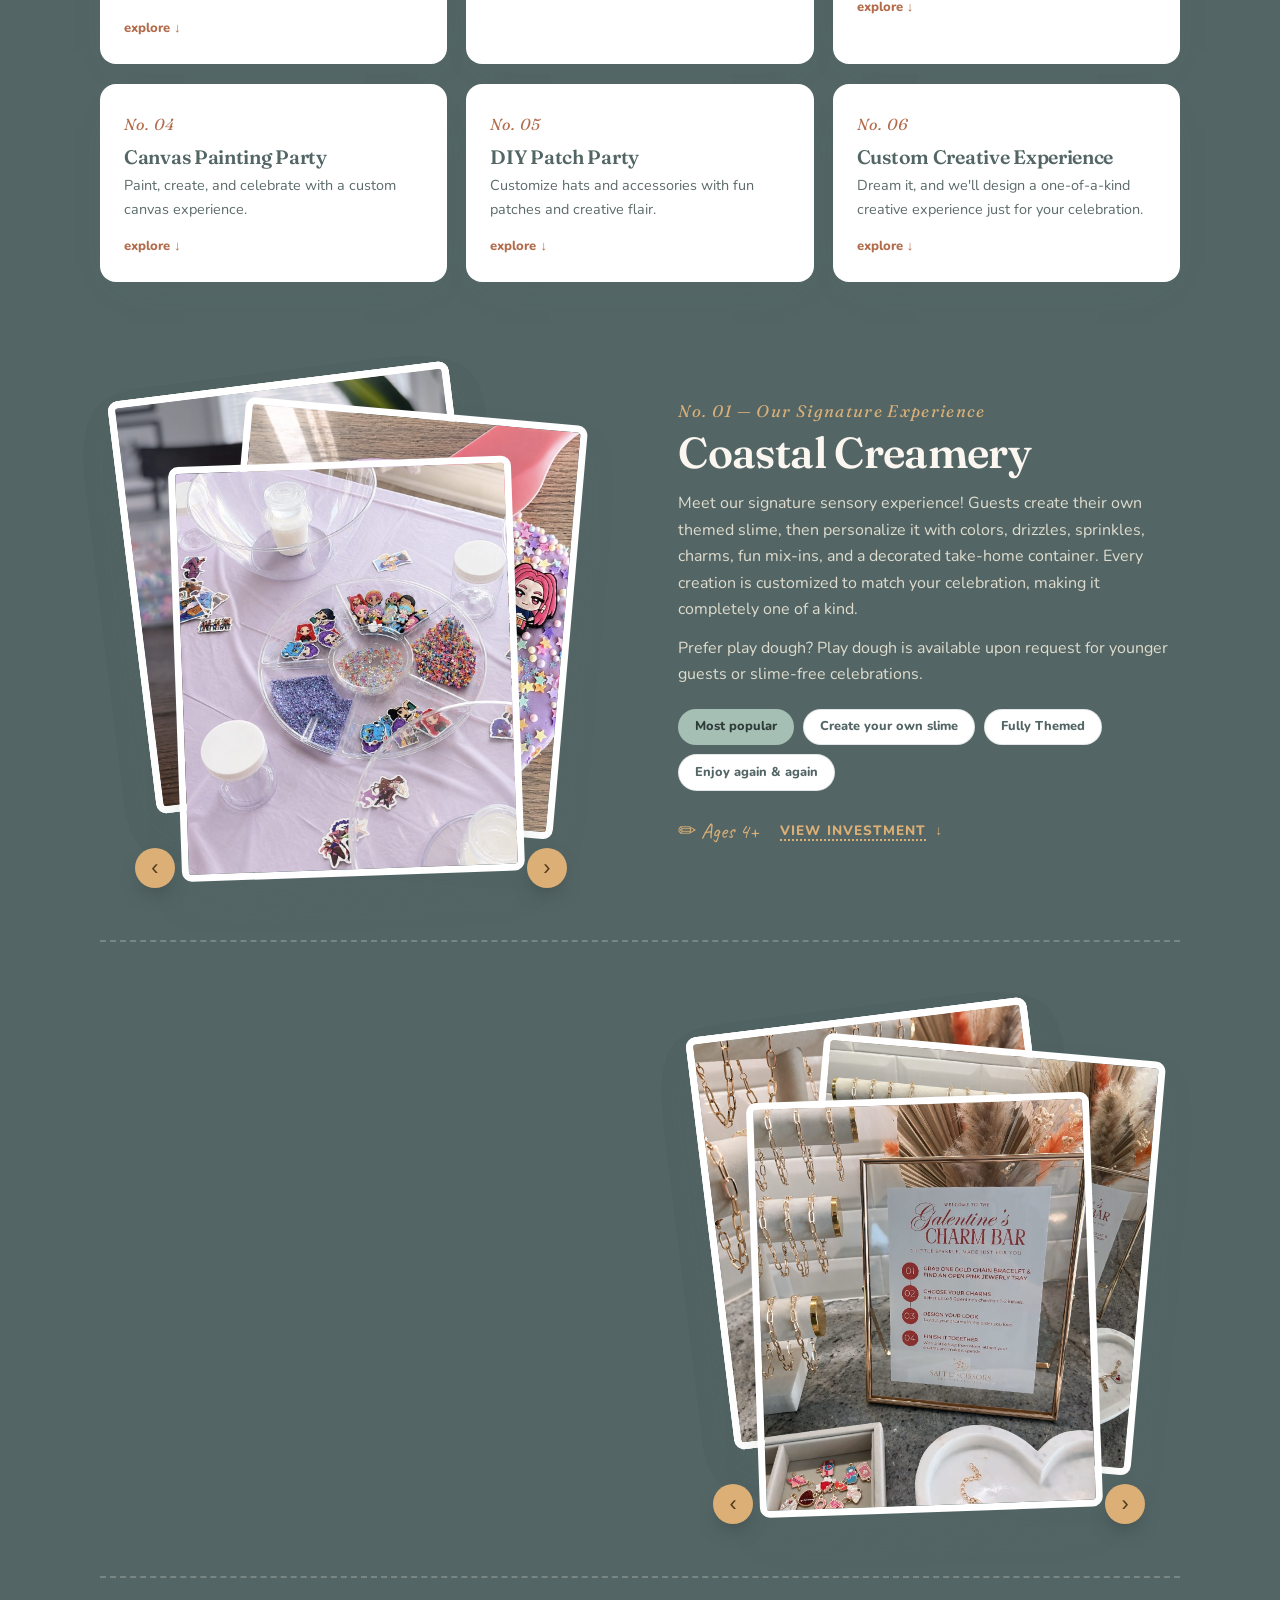
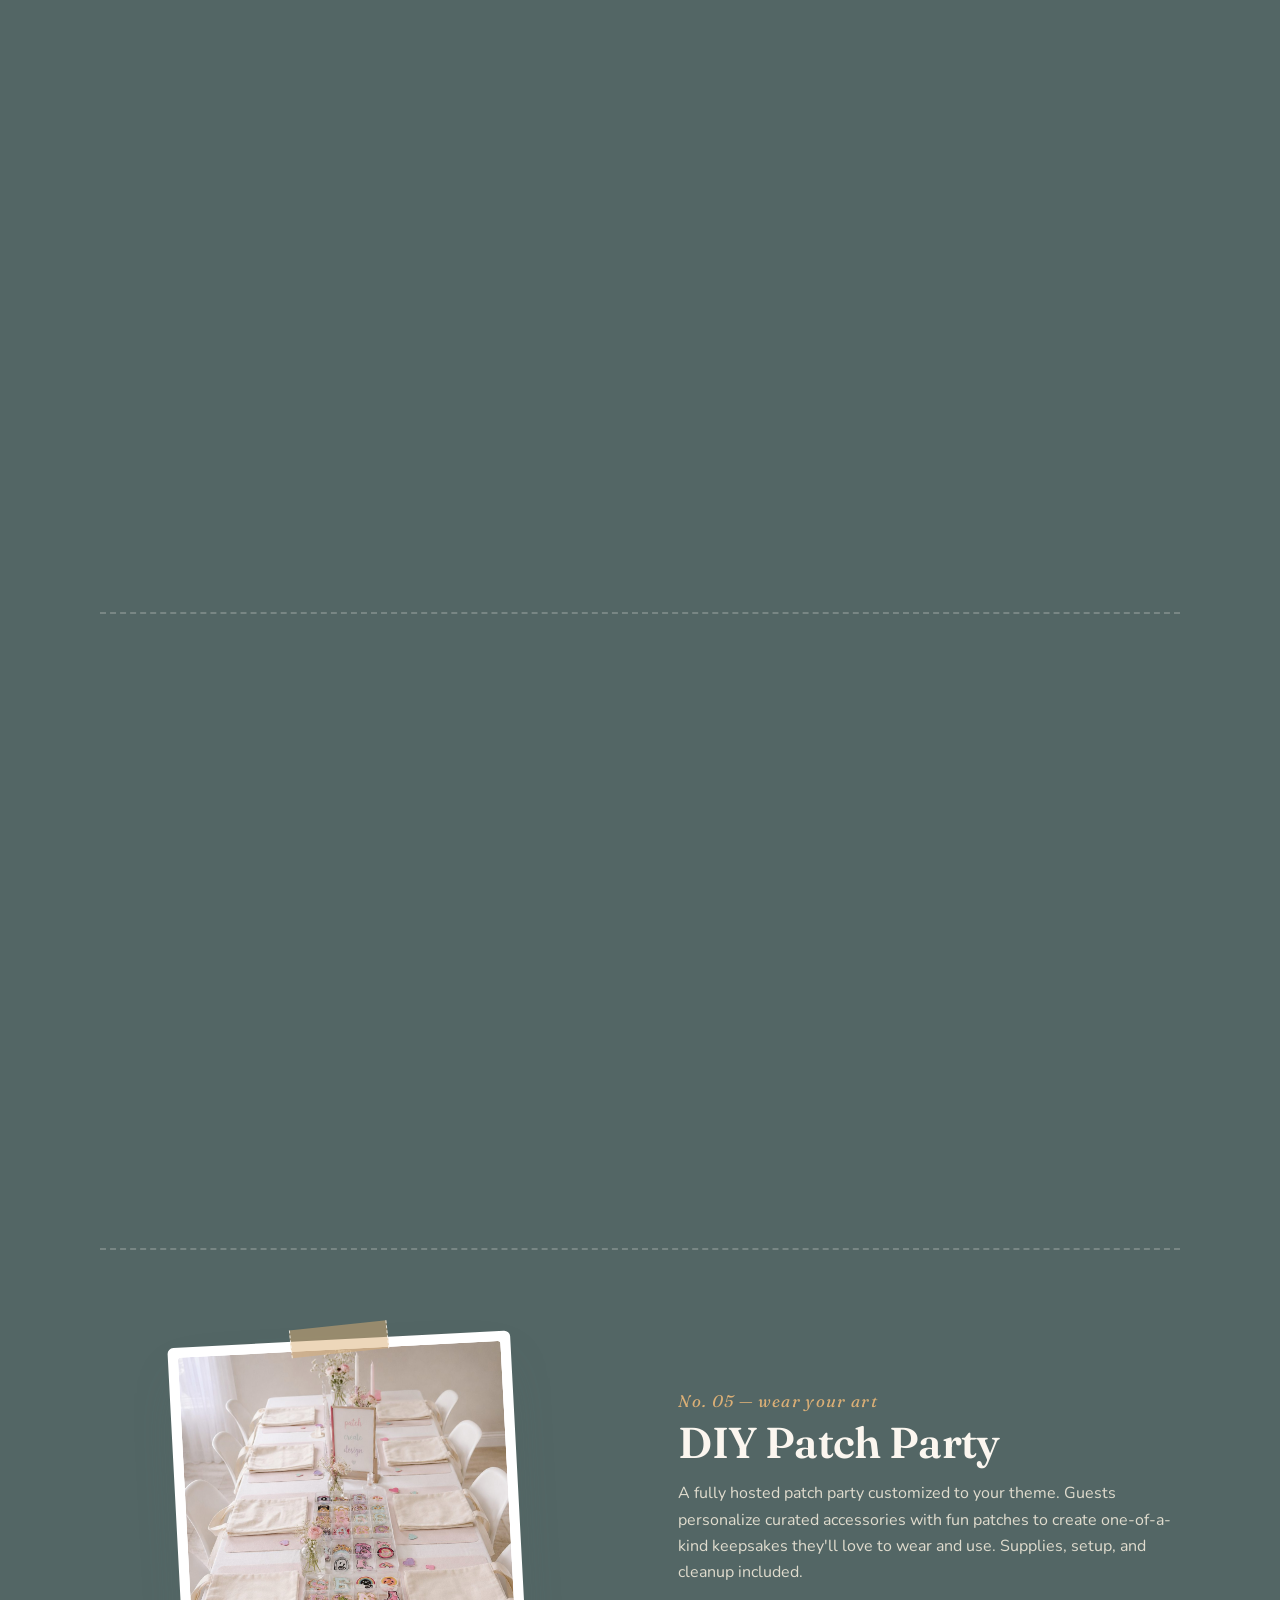
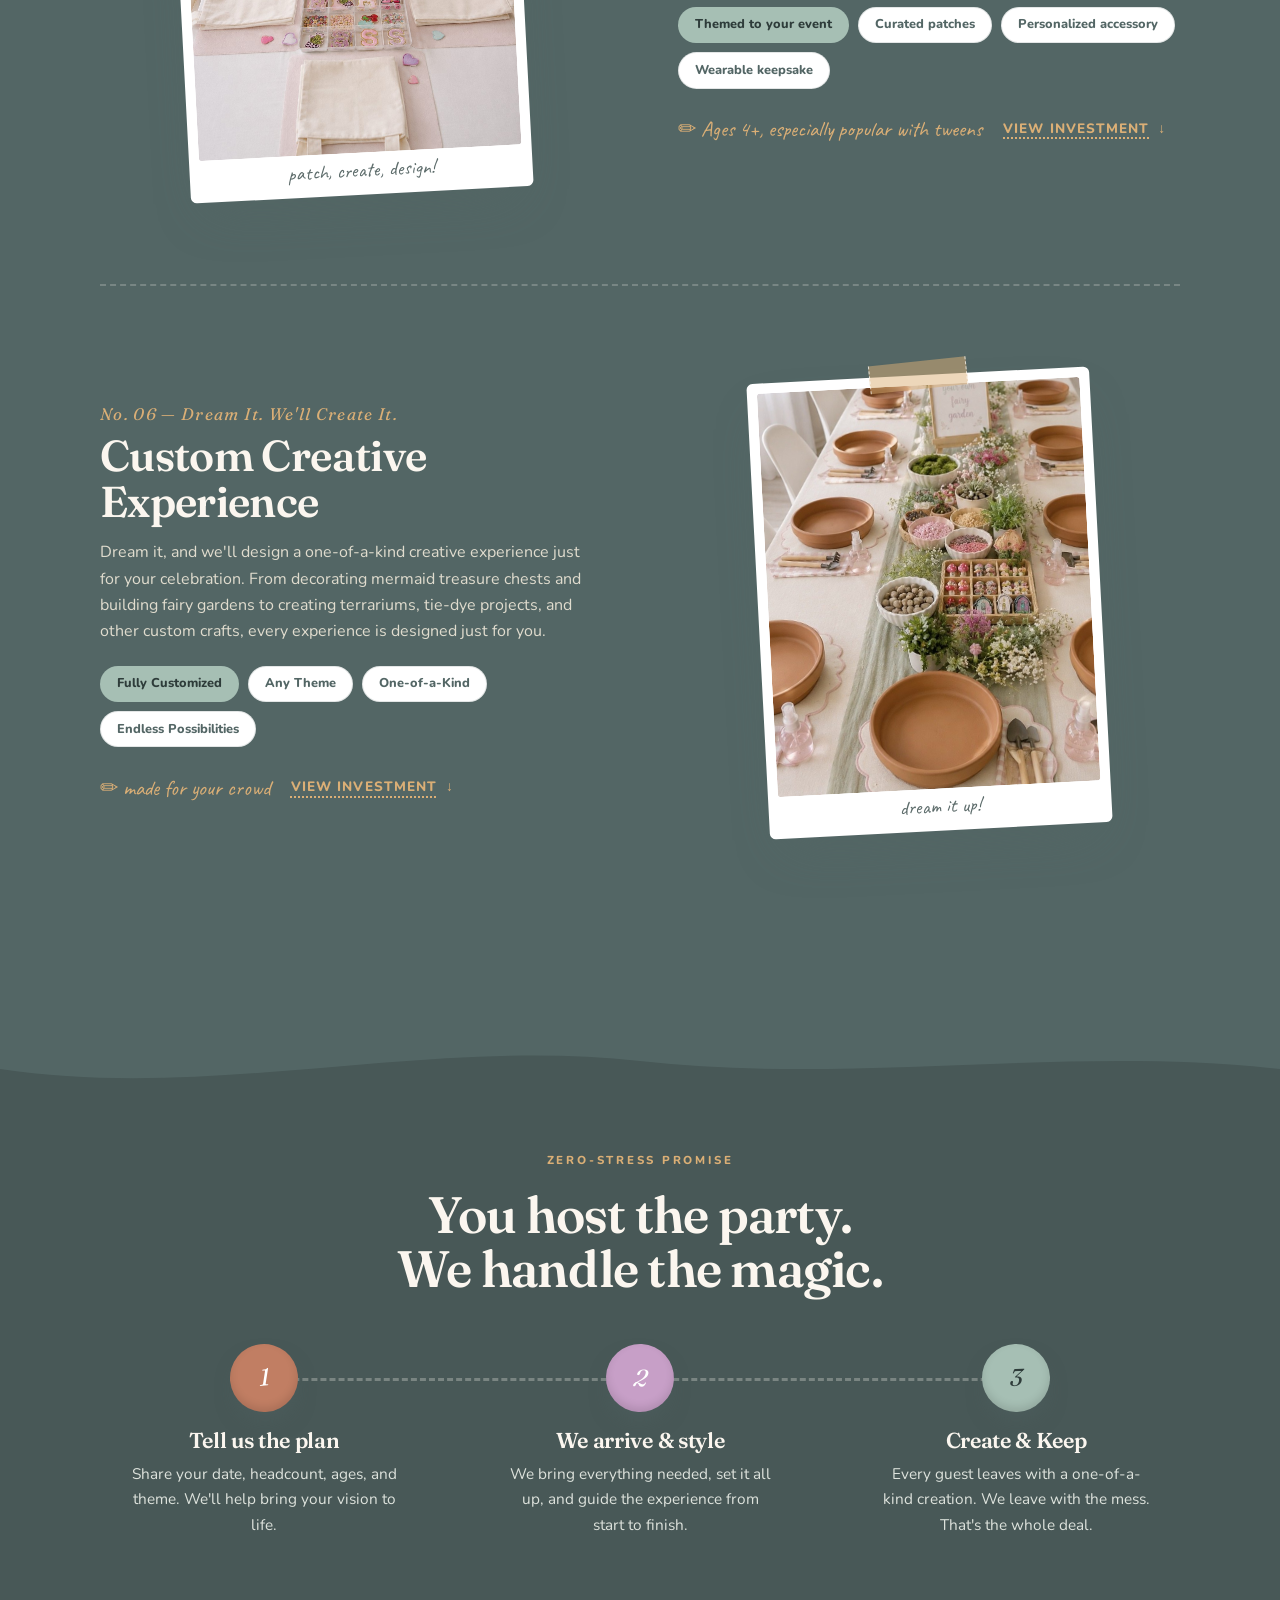
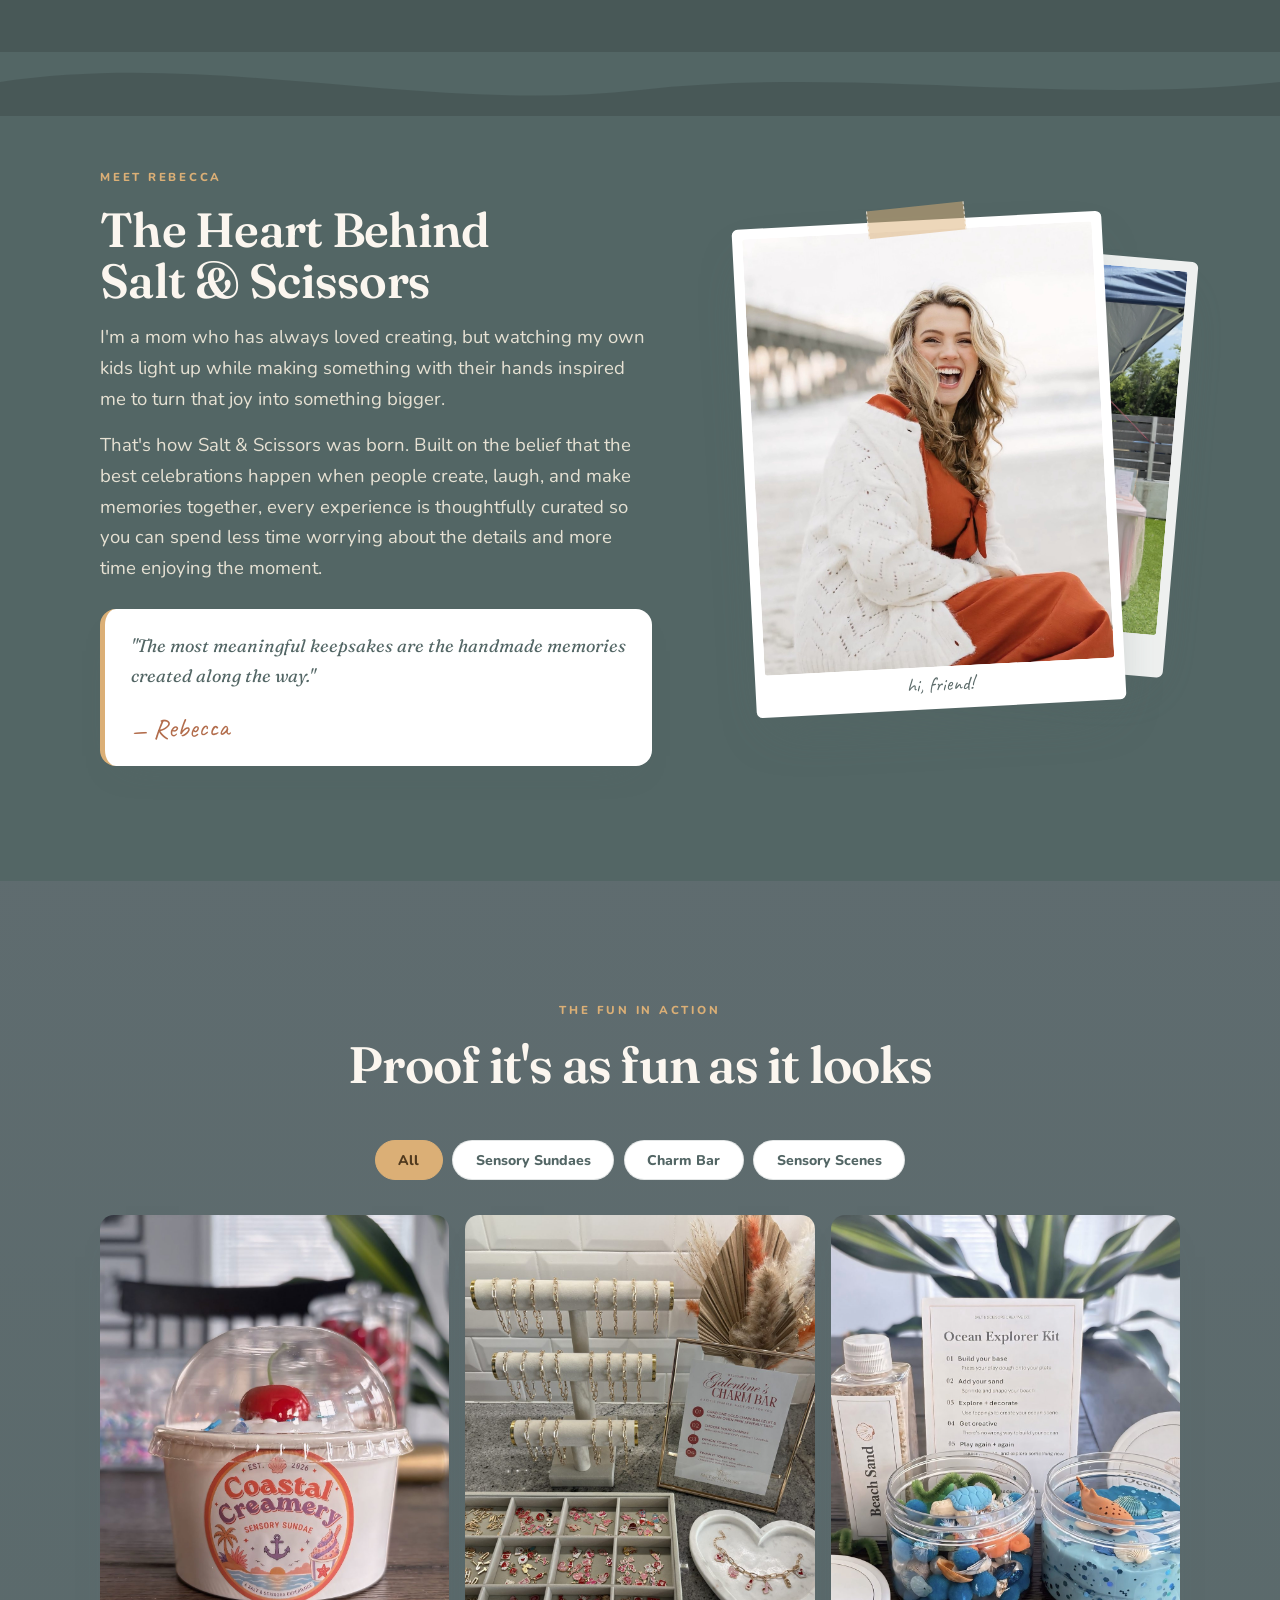
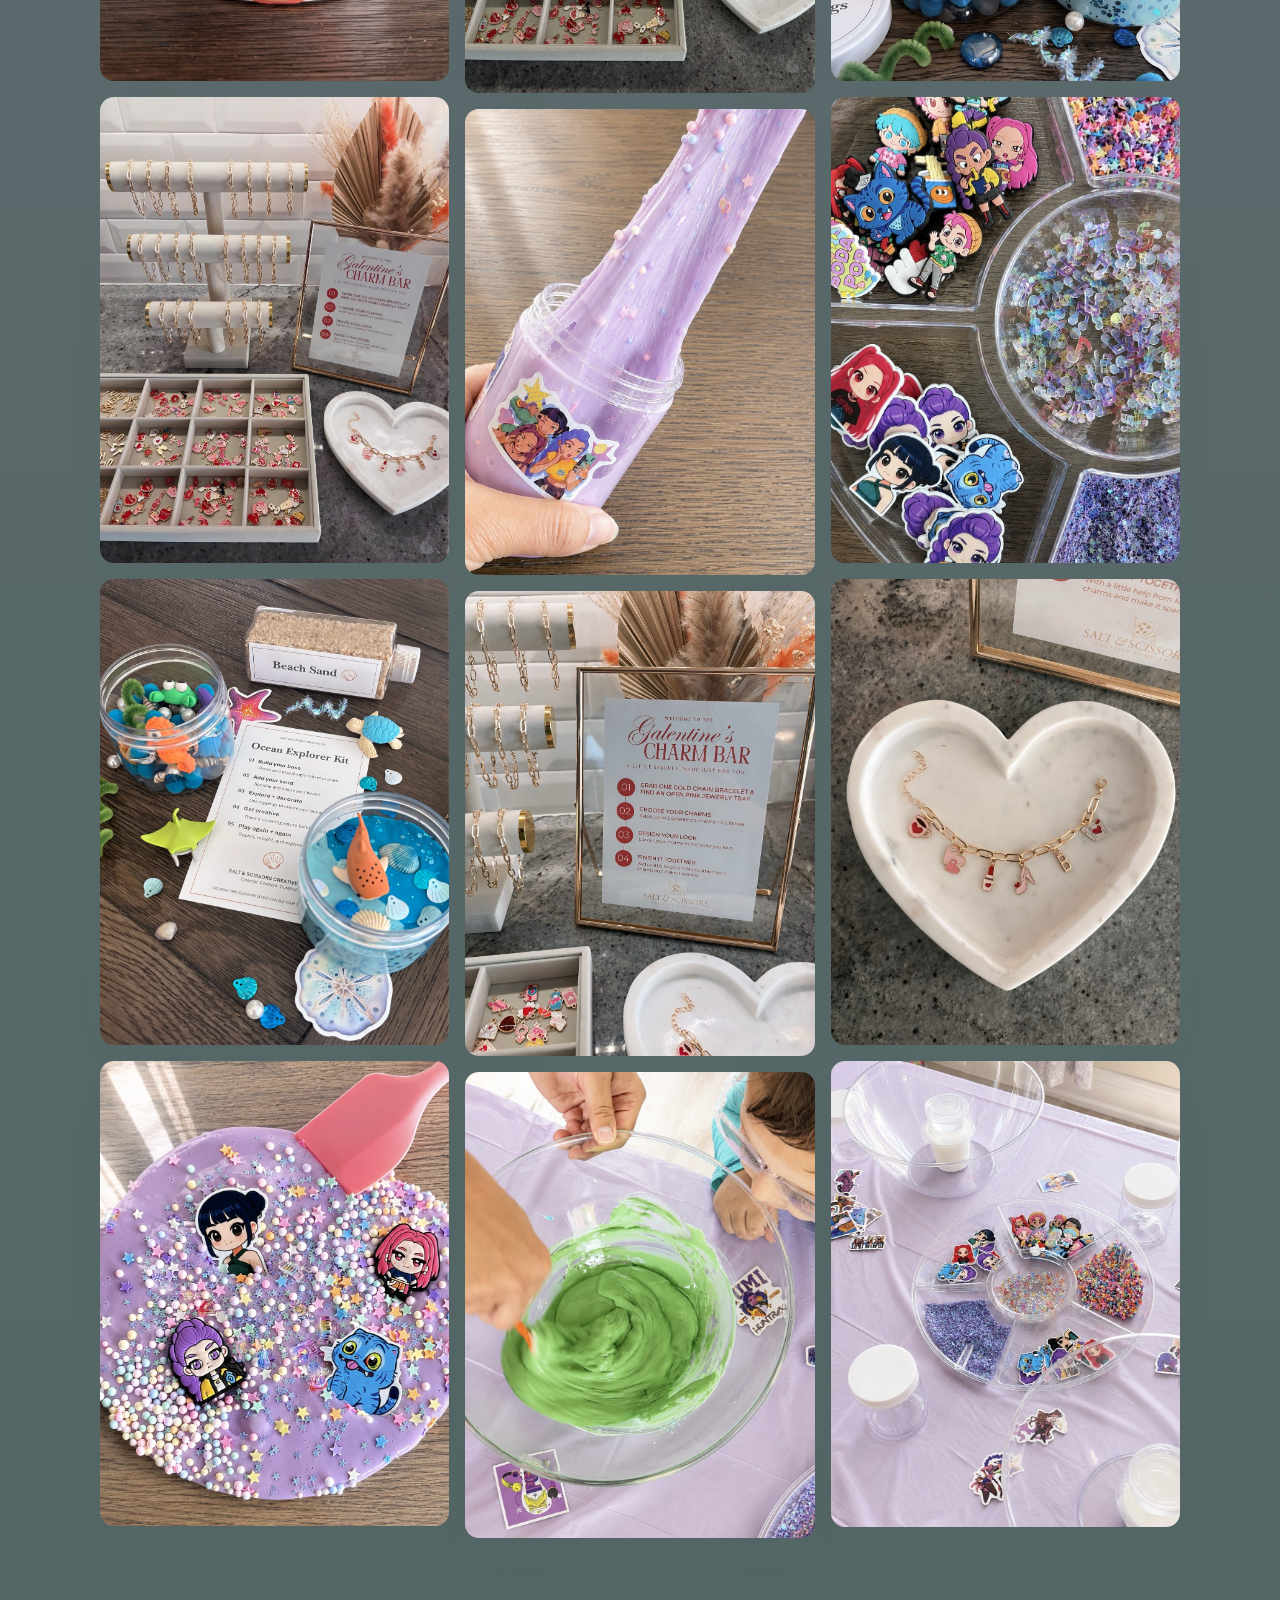
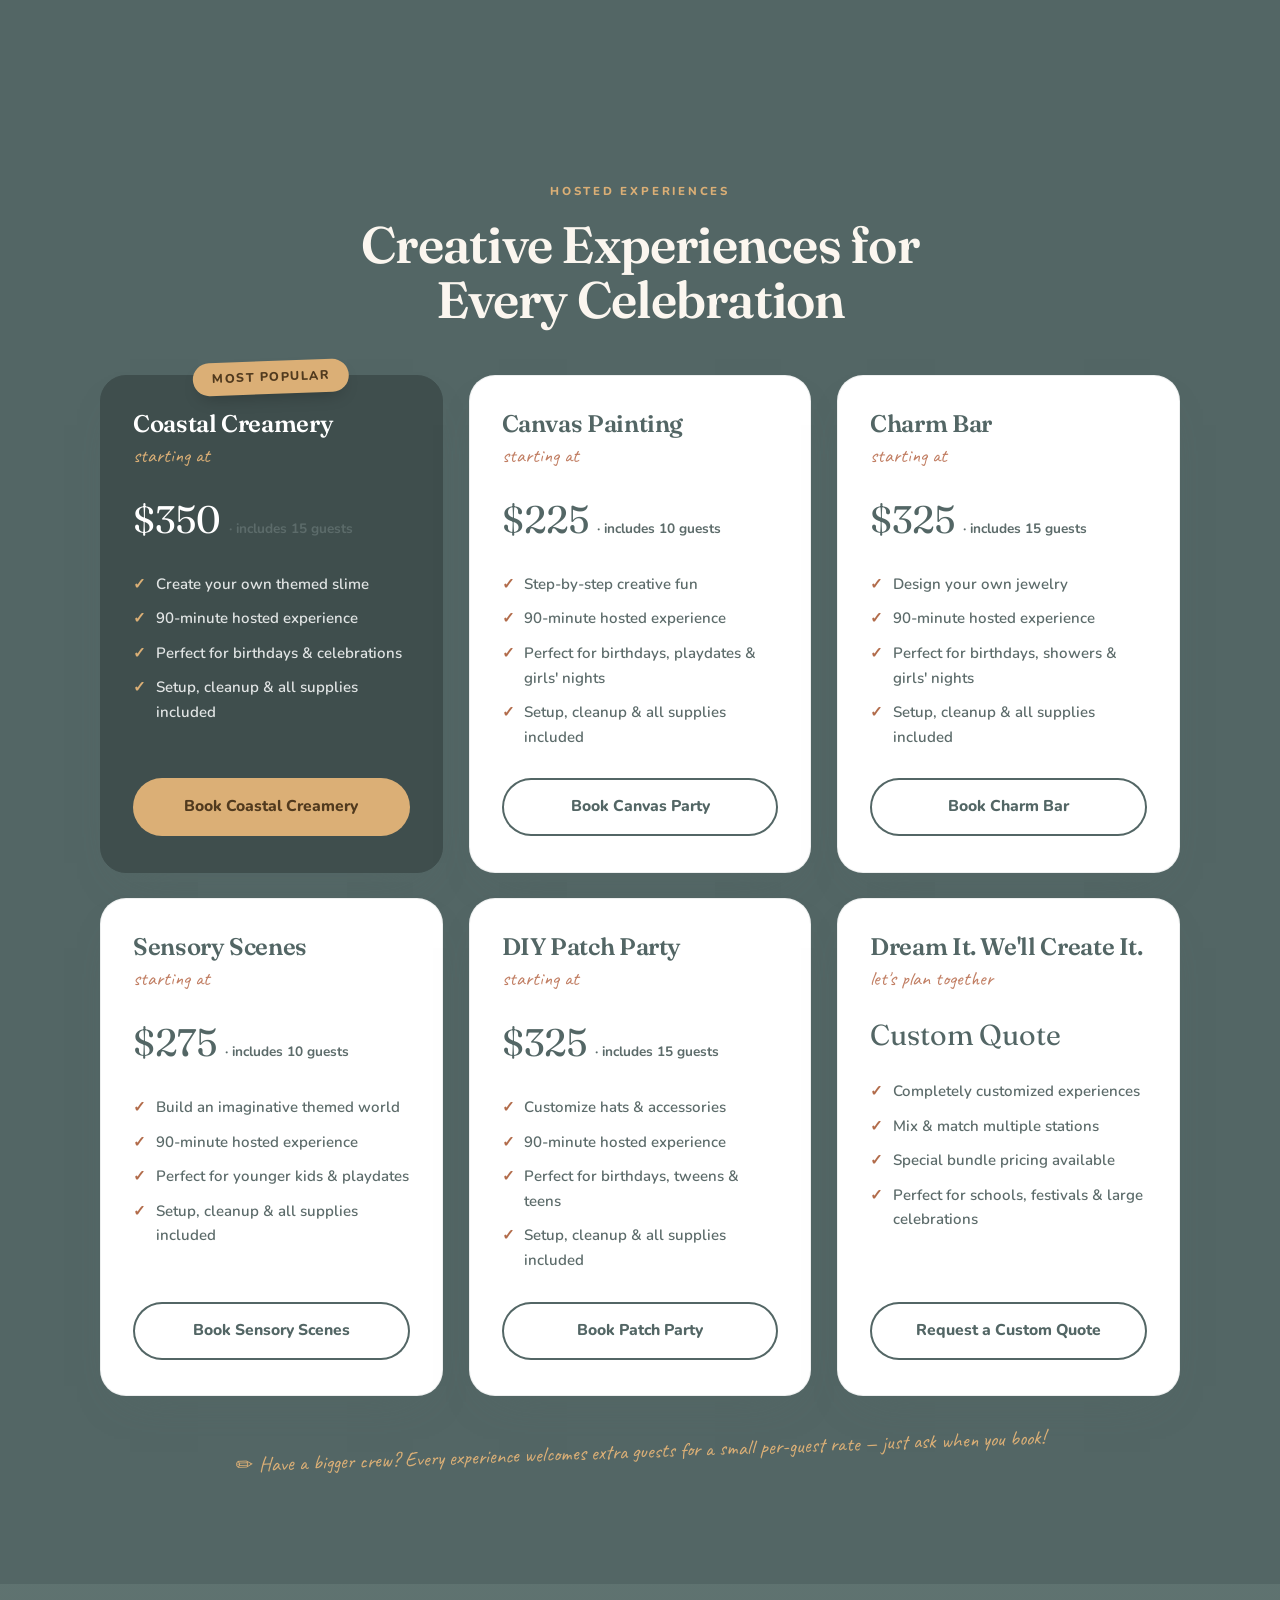
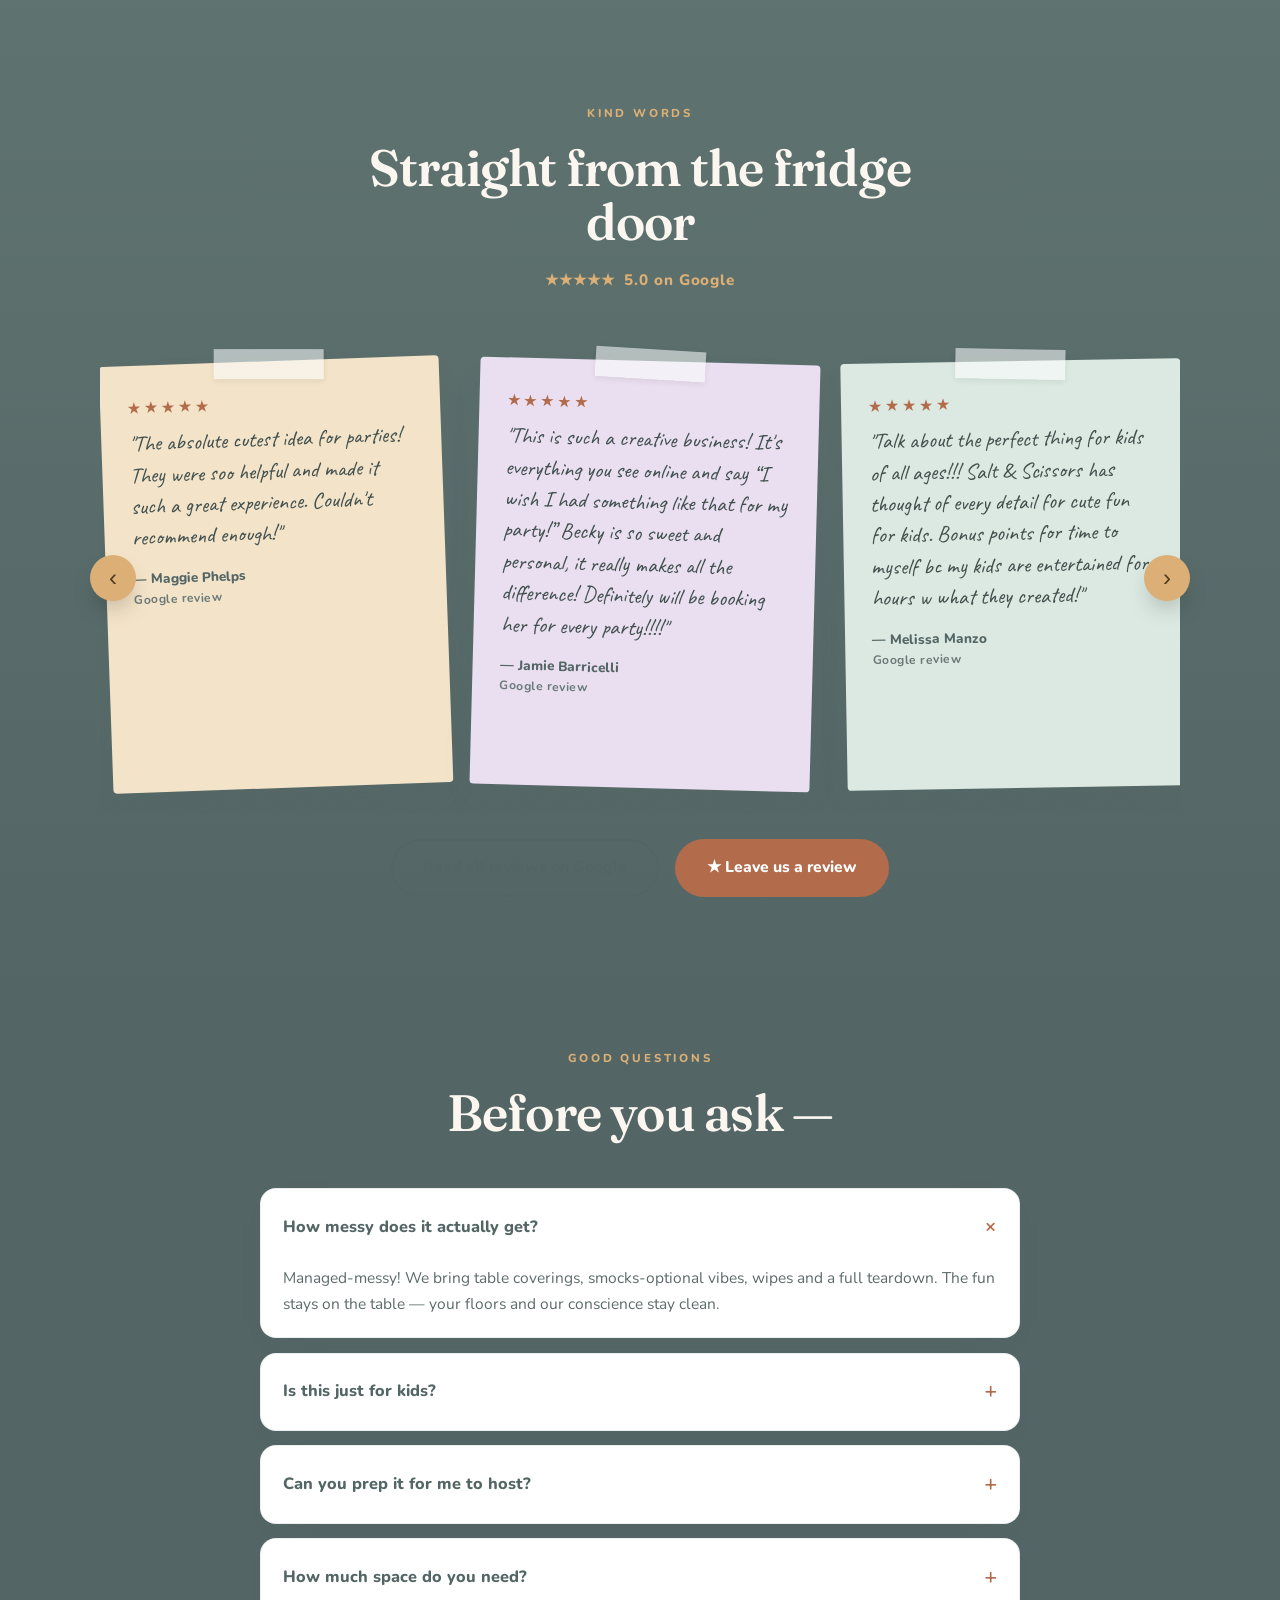
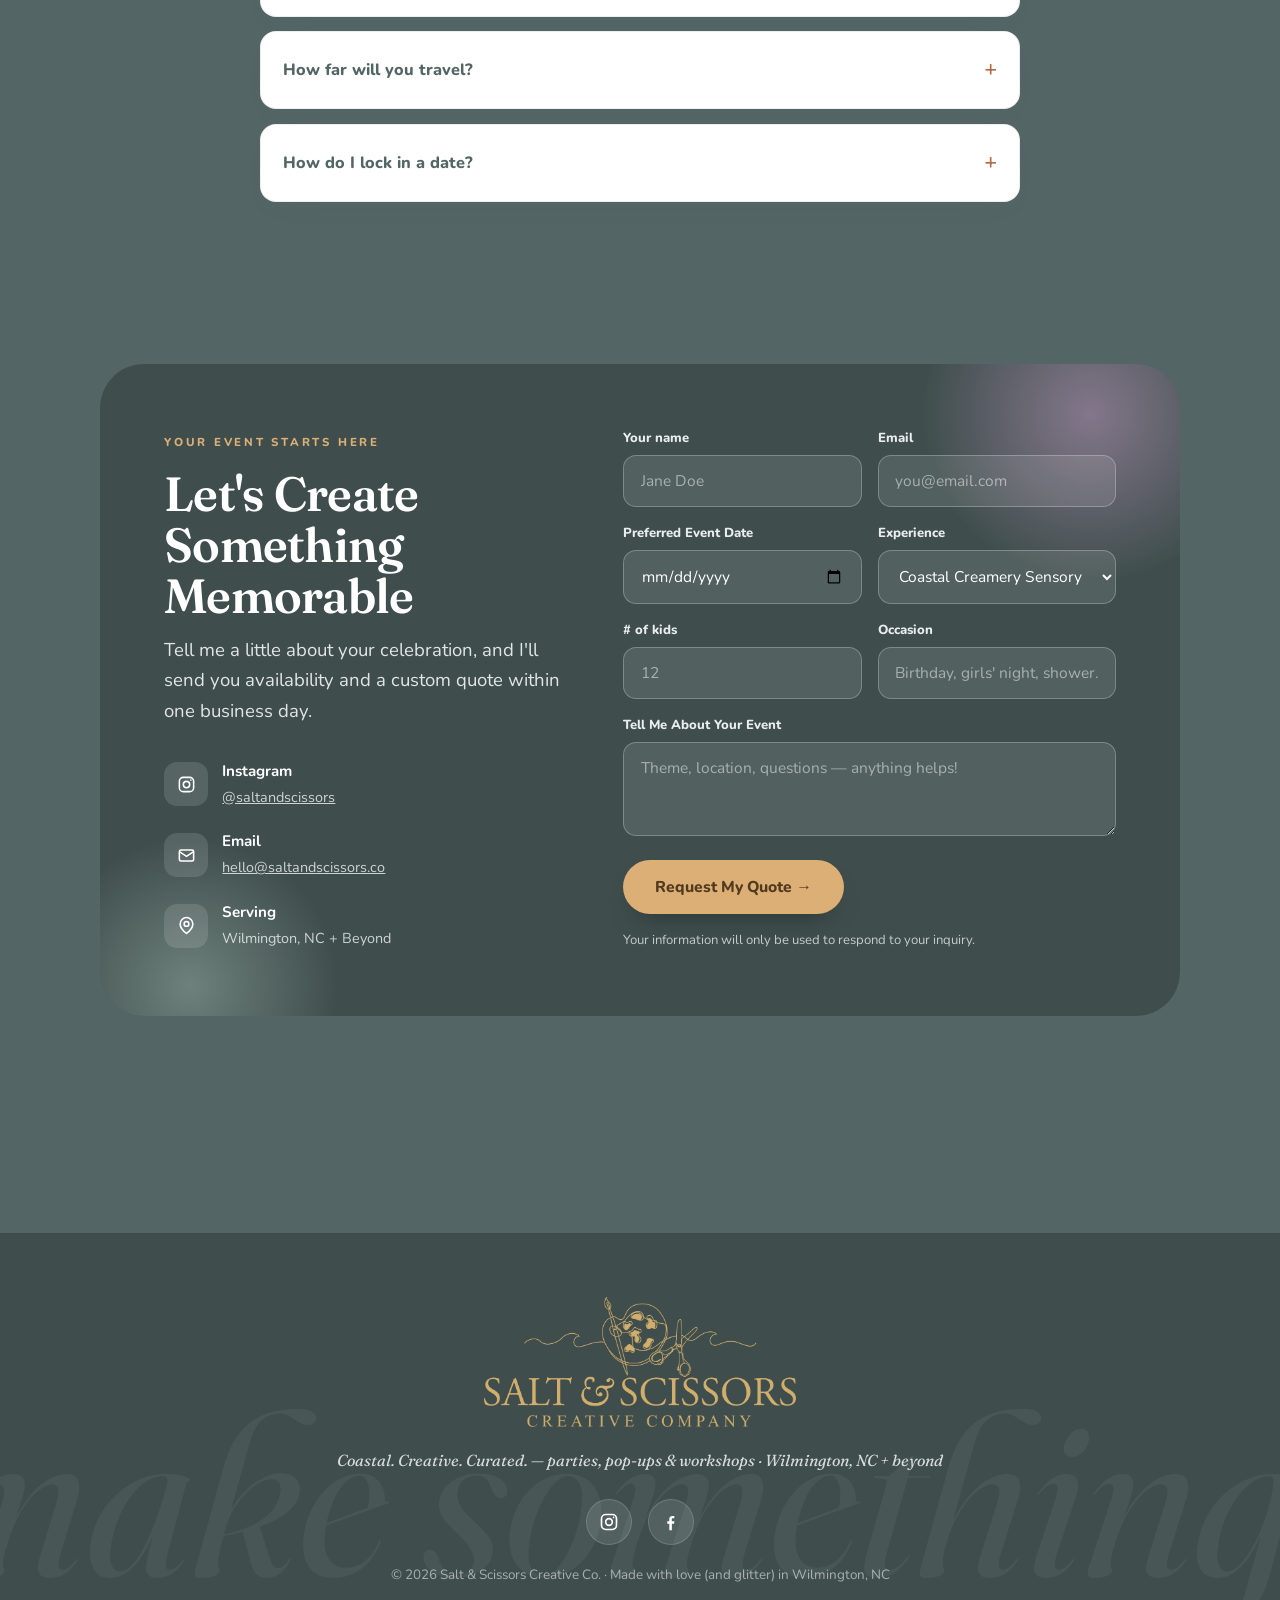
==== commit 626c63fc: "Remove flip-through caption from photo stacks; arrows carry the affordance Co-Authored-By: Claude Op" ====
--- a/index.html
+++ b/index.html
@@ -246,10 +246,6 @@
   .stack.two img.s0{transform:translate(25.6%,19.5%) rotate(4deg);z-index:2}
   .stack img.fly{transform:translate(-125%,8%) rotate(-26deg);opacity:0;z-index:5}
   .stack img.snap{transition:none}
-  .stack::after{
-    content:"flip through!";position:absolute;bottom:-14px;left:50%;transform:translateX(-50%) rotate(-2deg);
-    font-family:var(--hand);font-size:1.15rem;color:var(--sand);pointer-events:none;
-  }
   .stack-btn{
     position:absolute;bottom:-12px;z-index:6;width:40px;height:40px;border-radius:50%;border:none;cursor:pointer;
     background:var(--sand);color:#513a1e;font-size:1.35rem;line-height:1;display:grid;place-items:center;
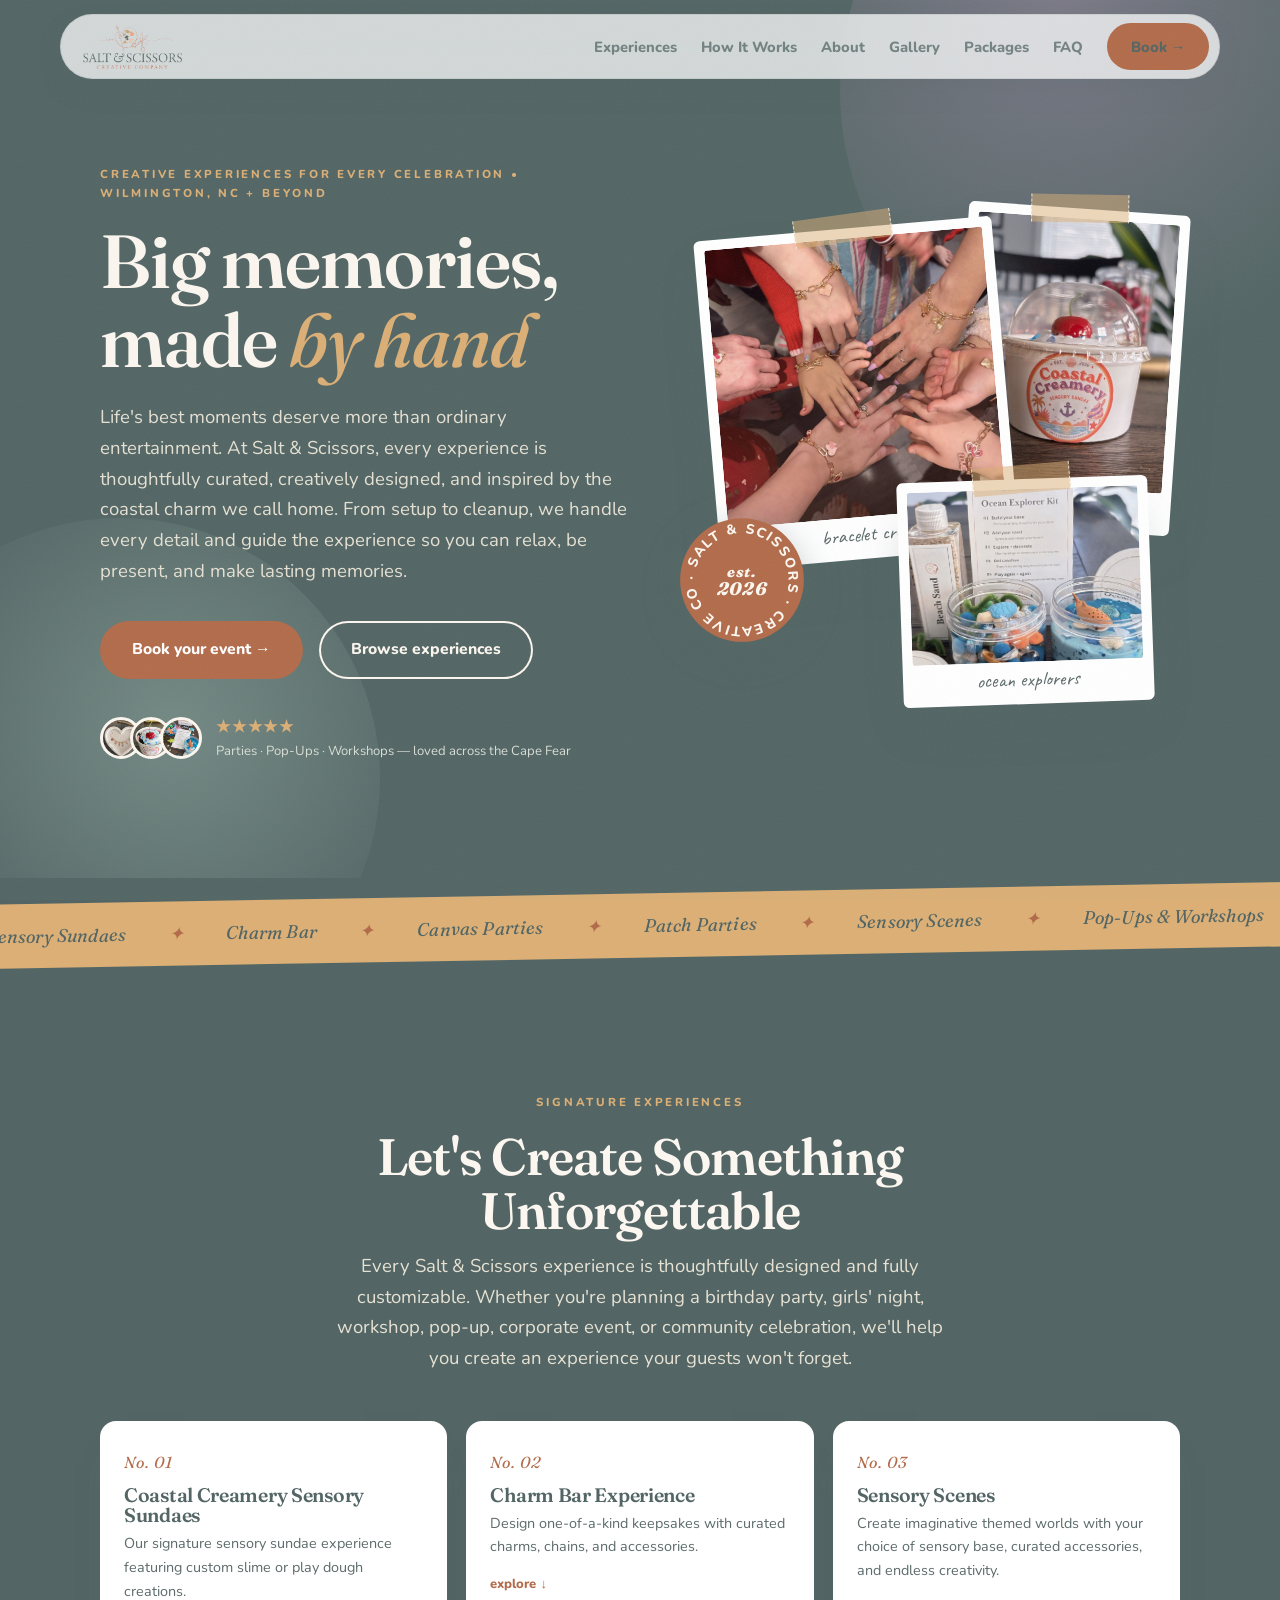
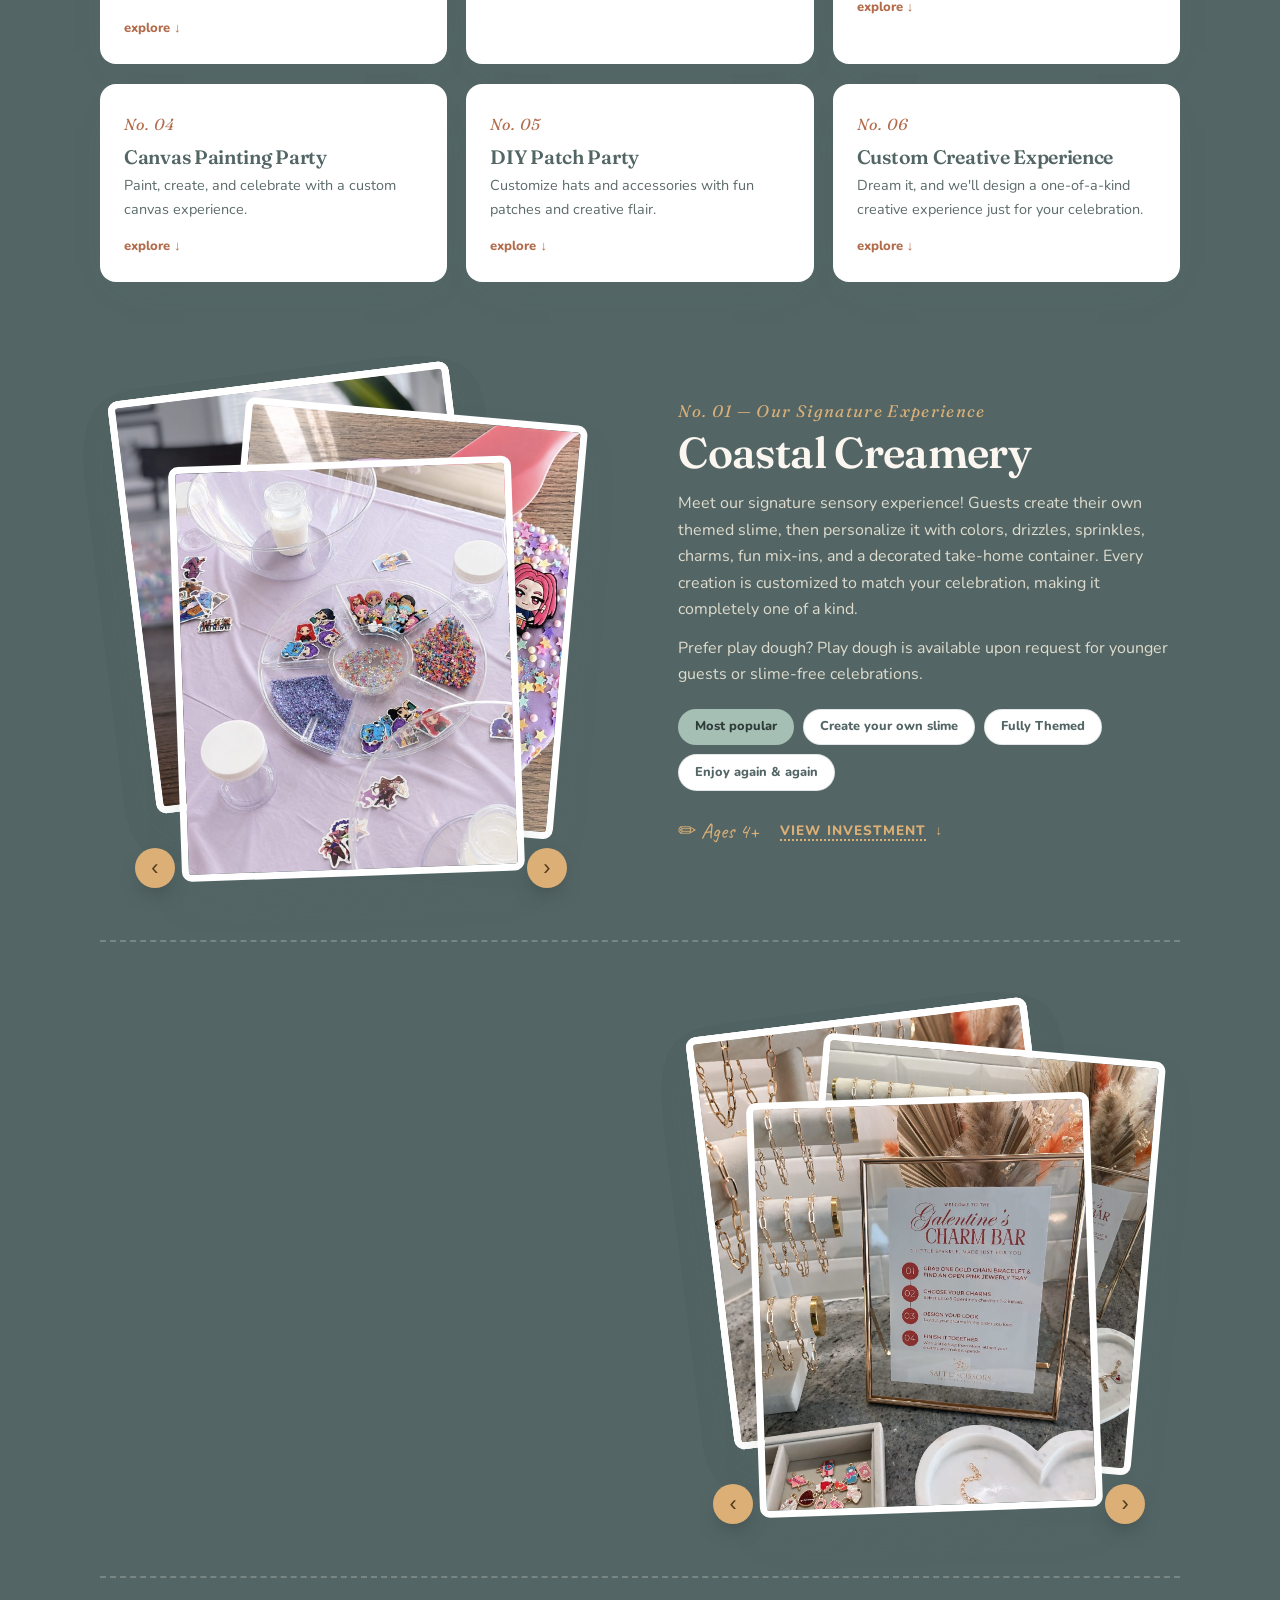
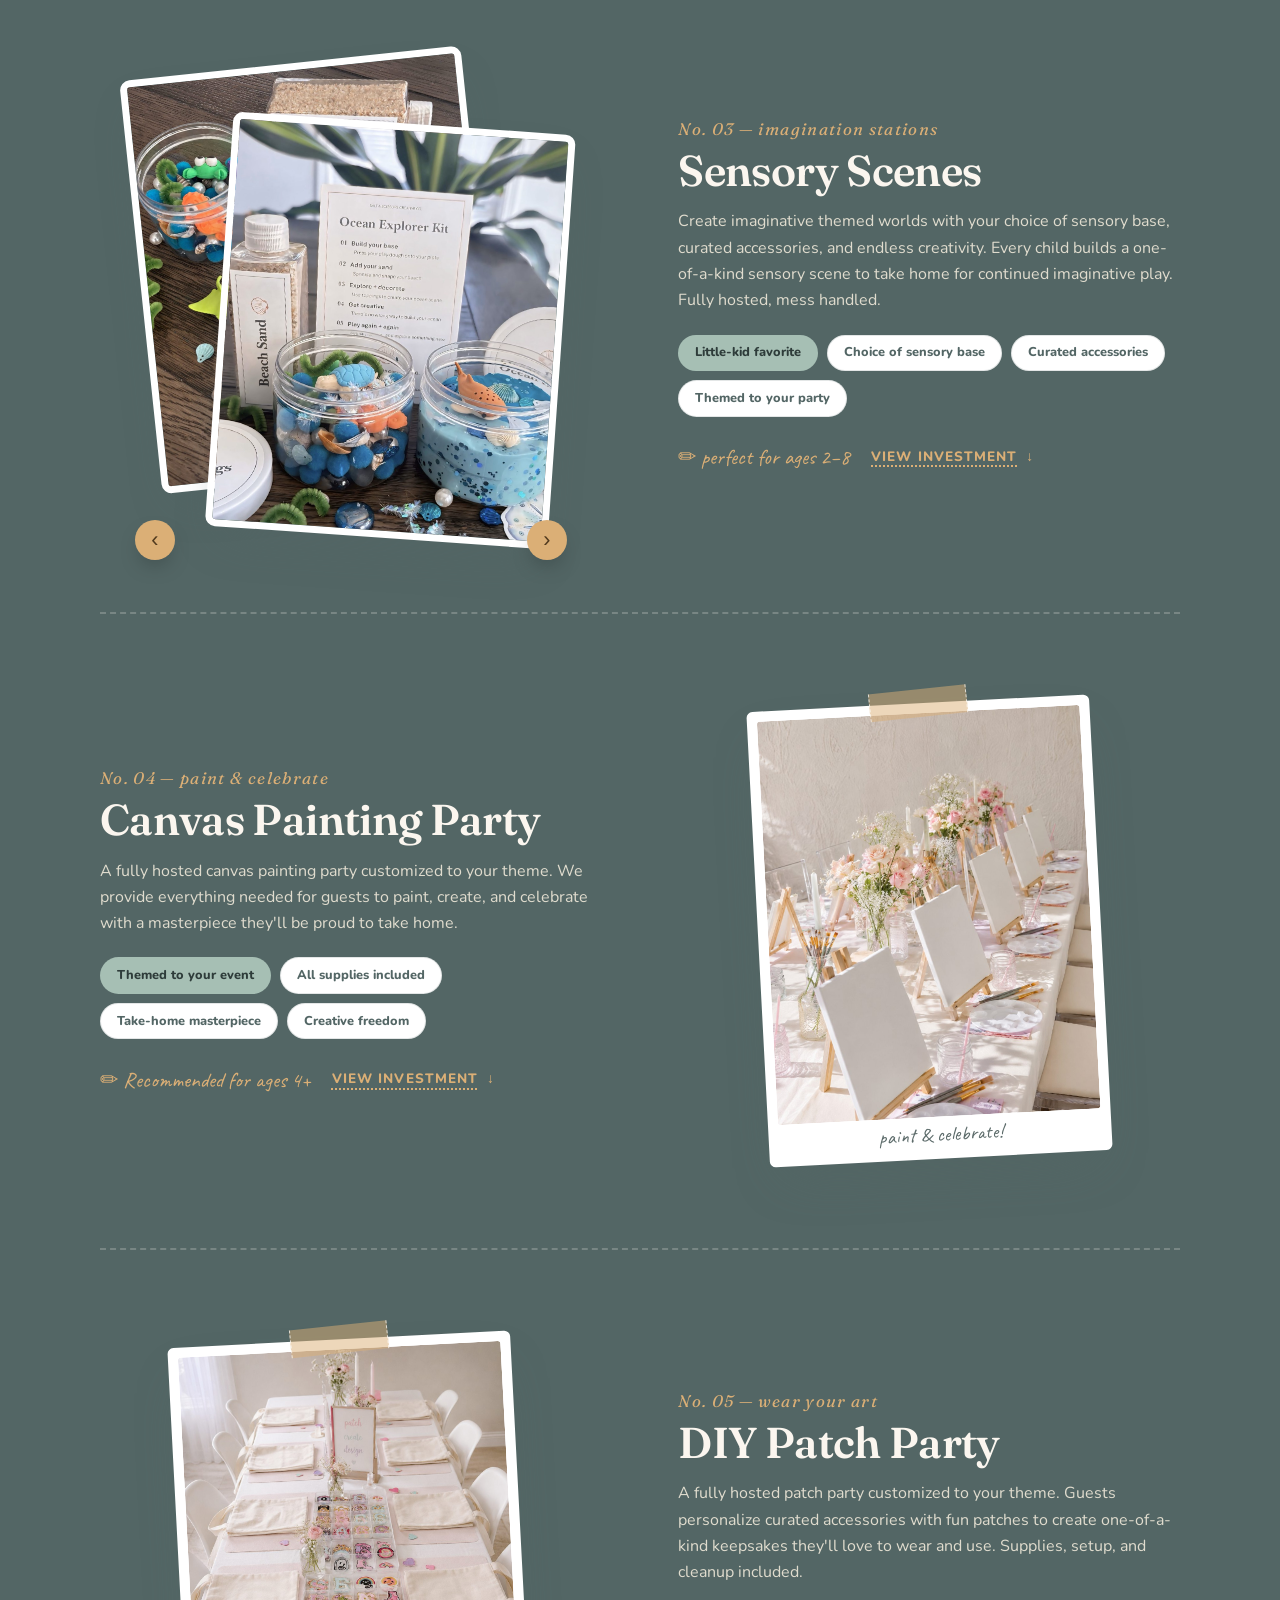
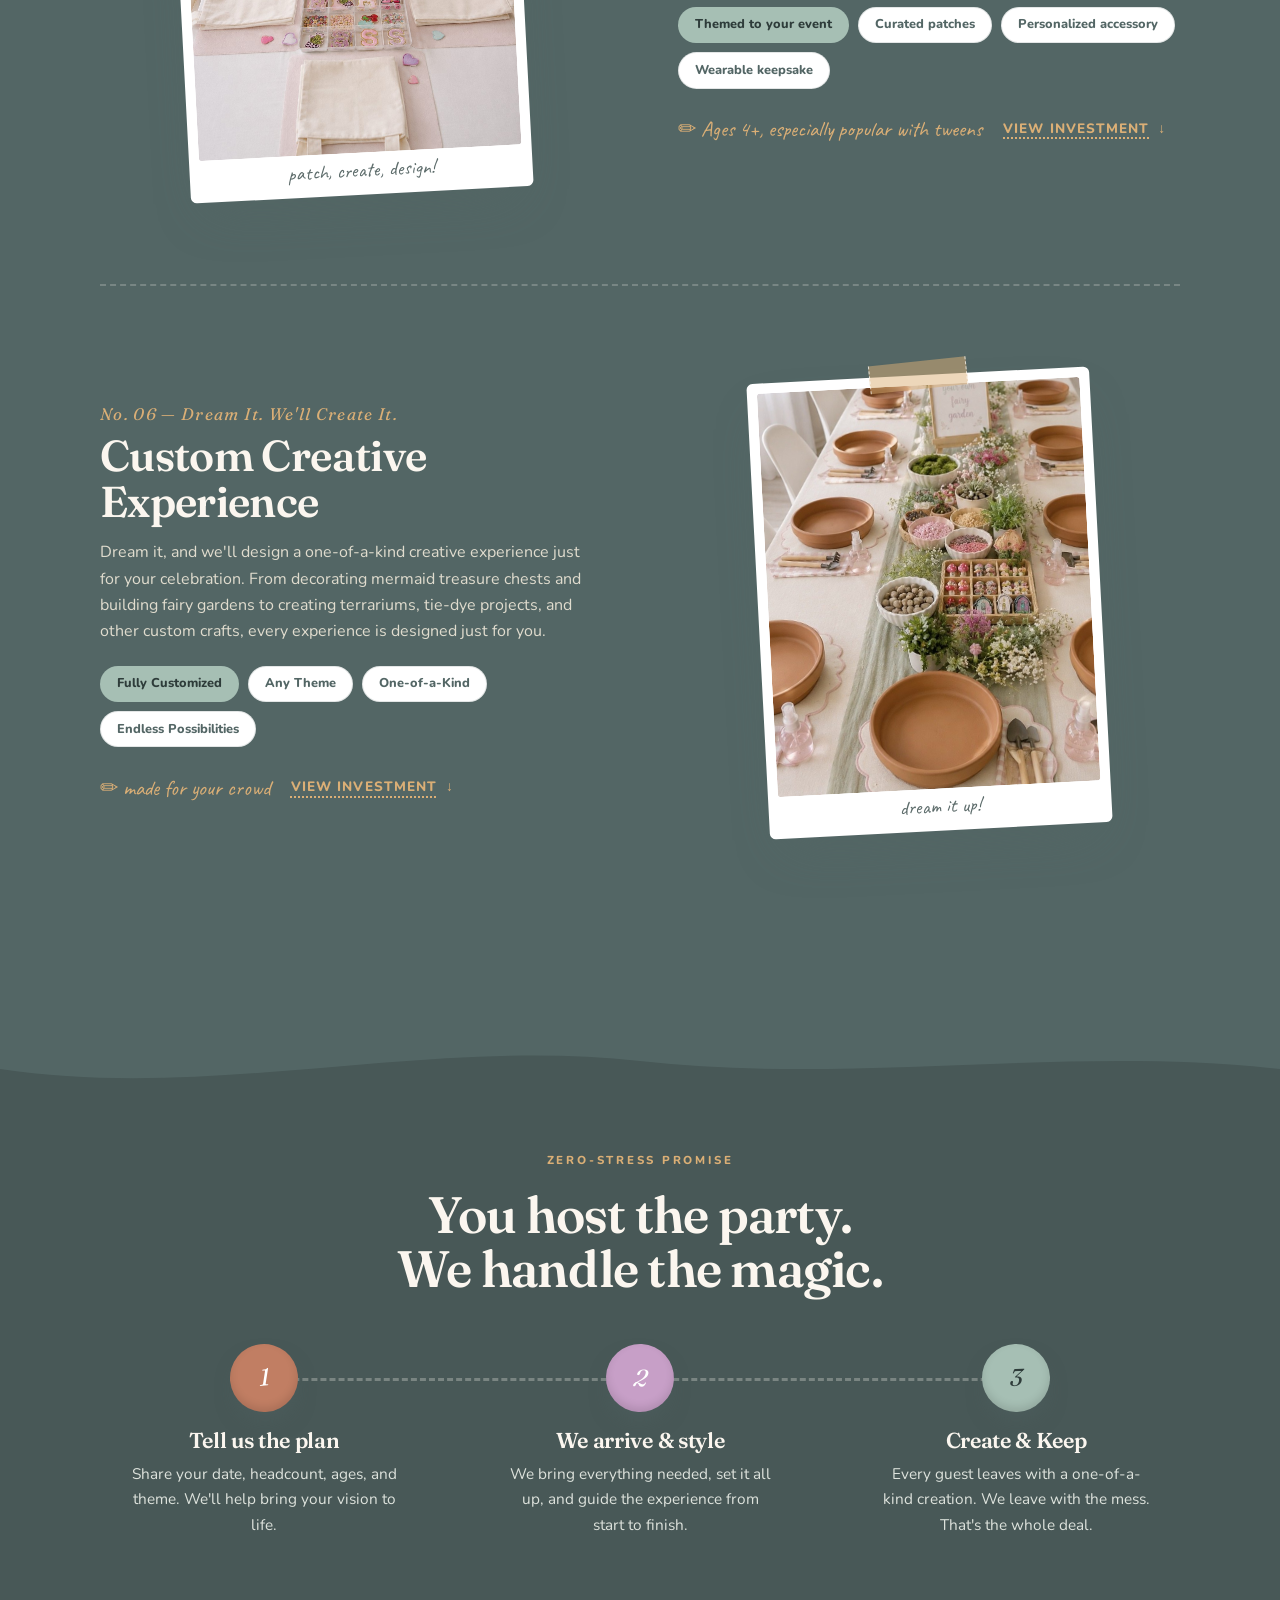
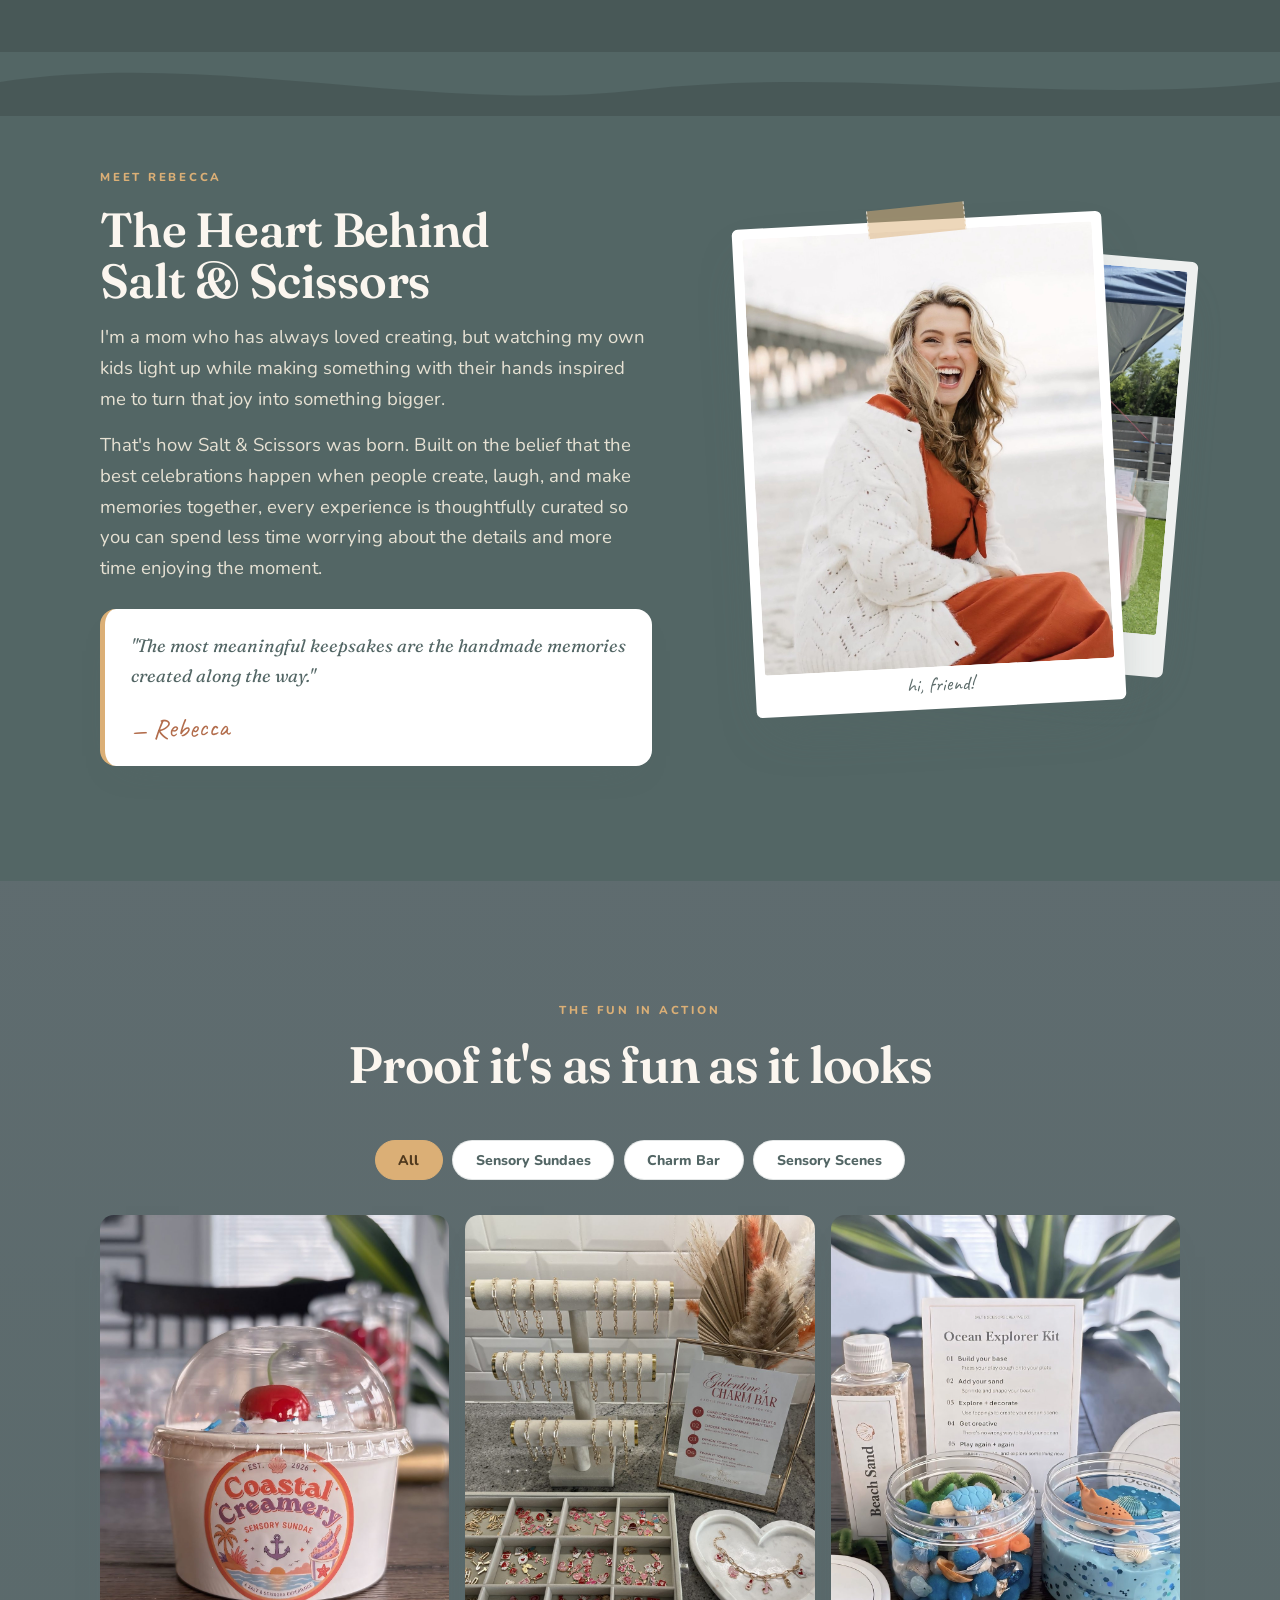
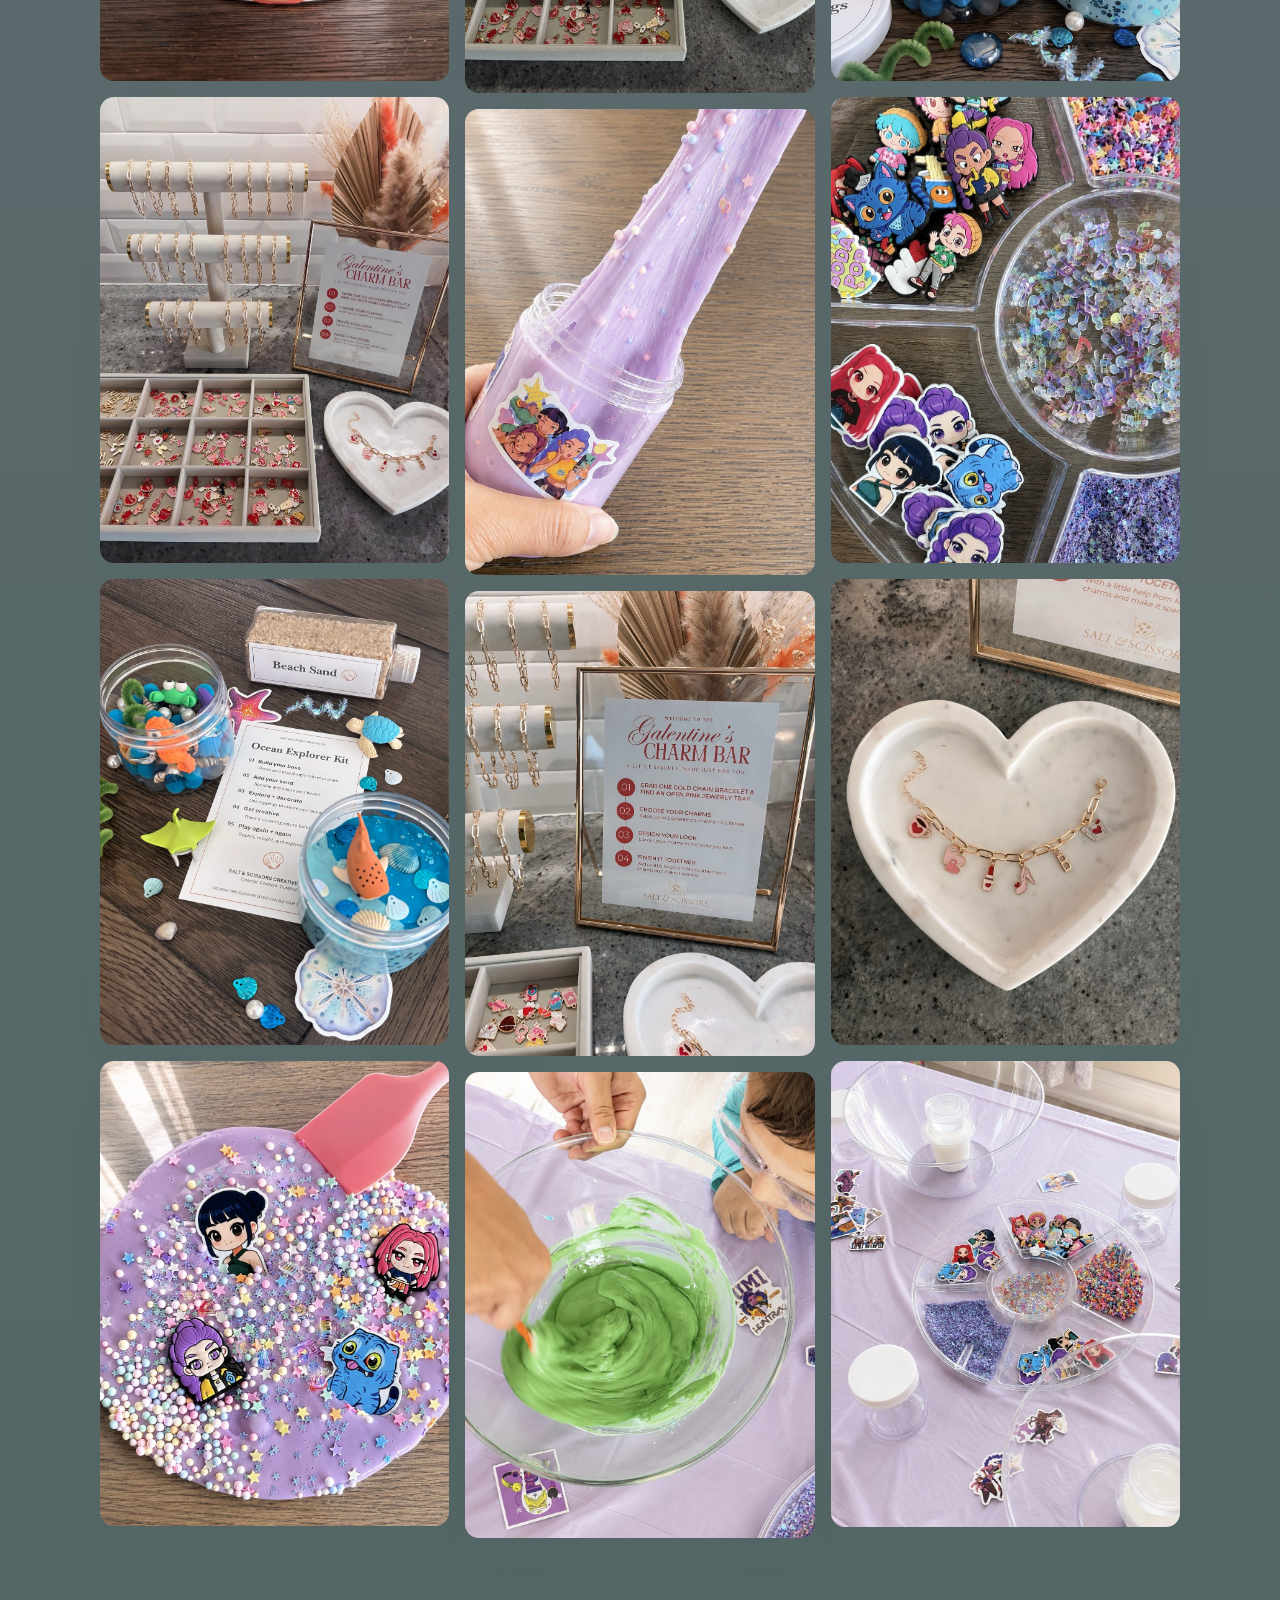
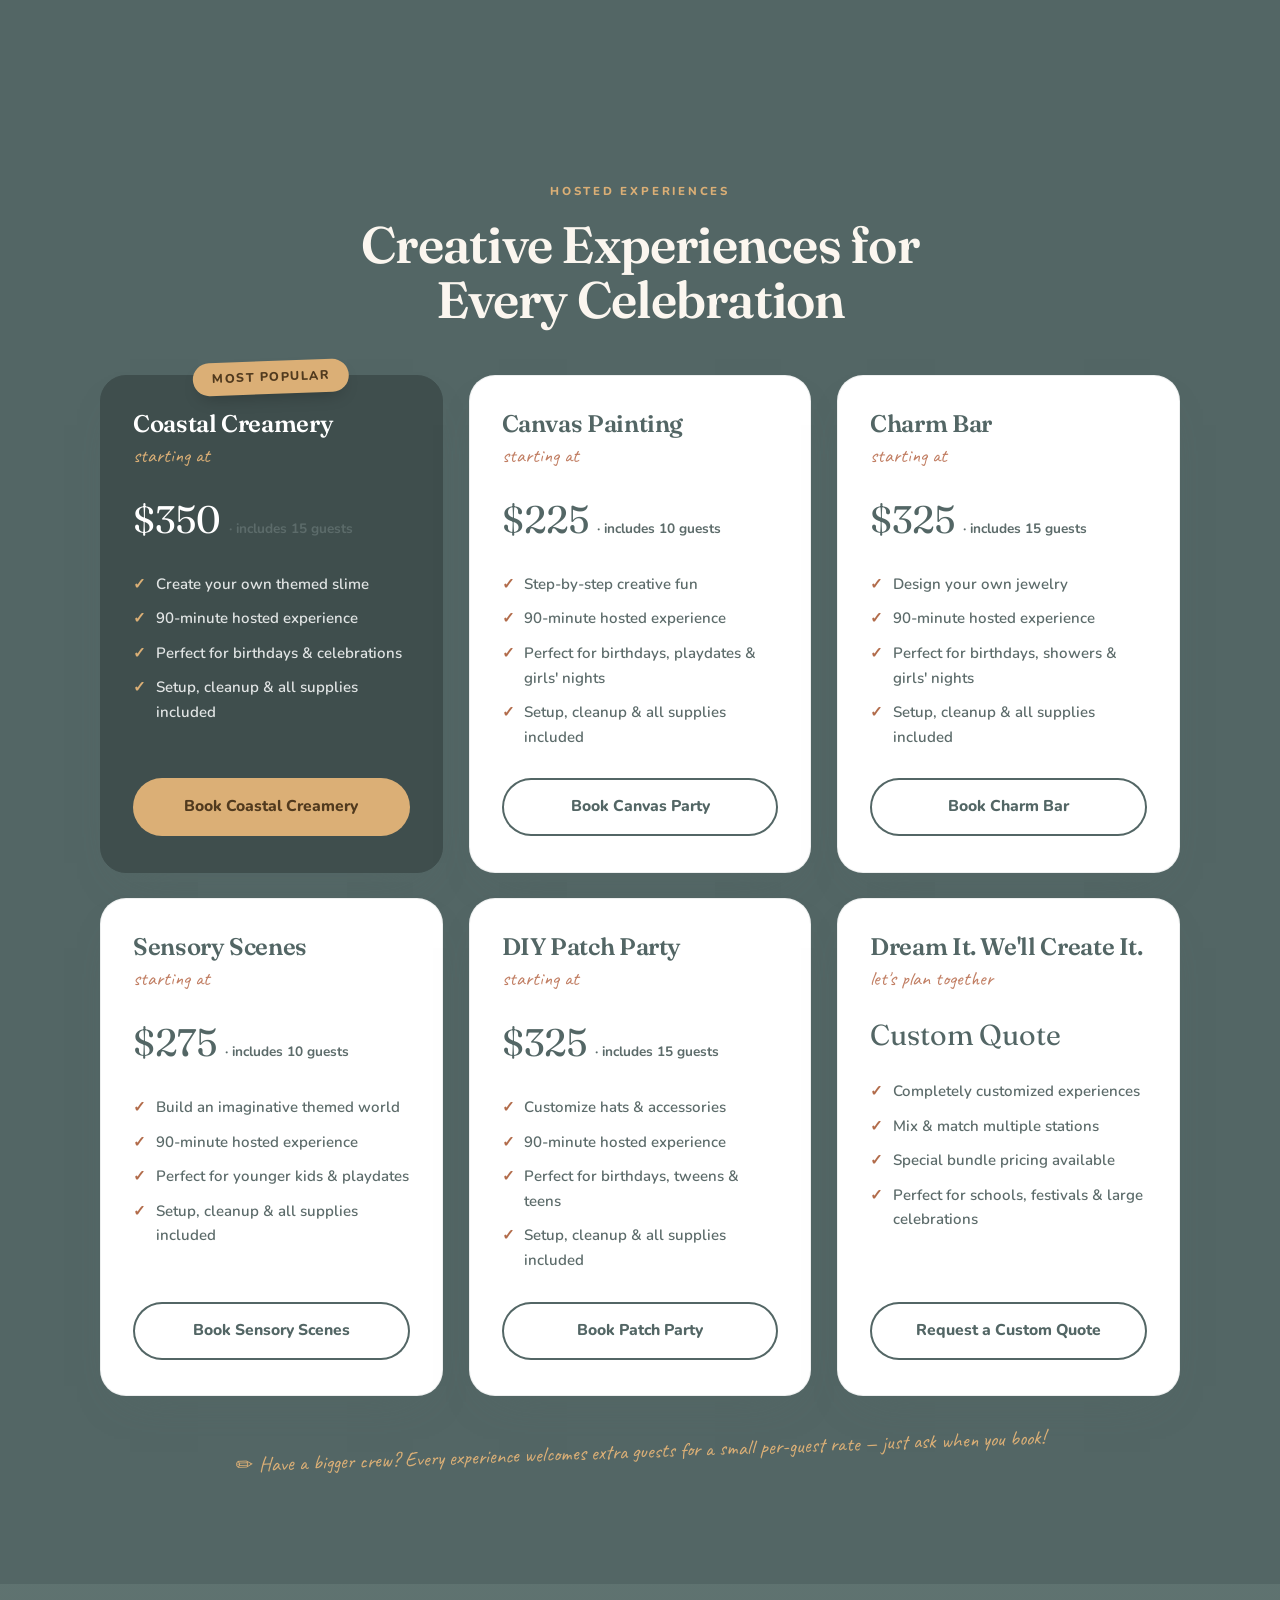
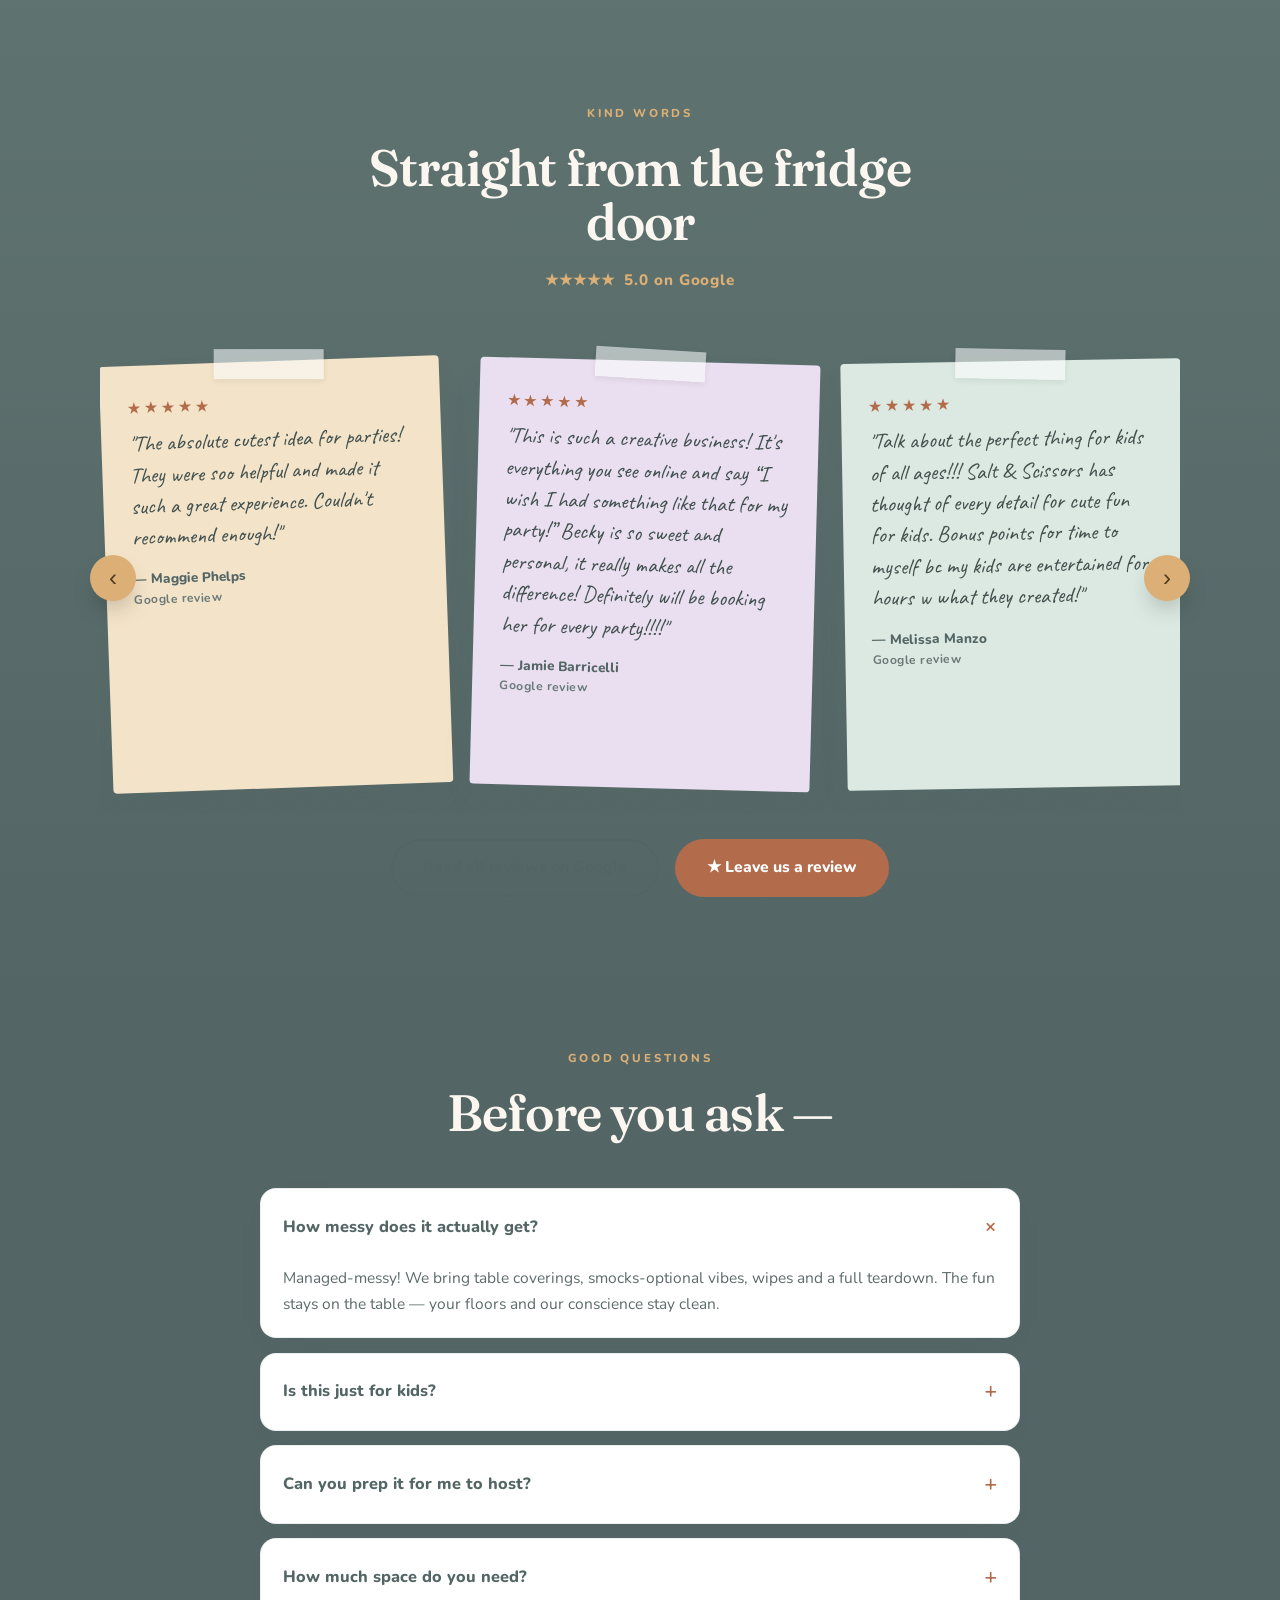
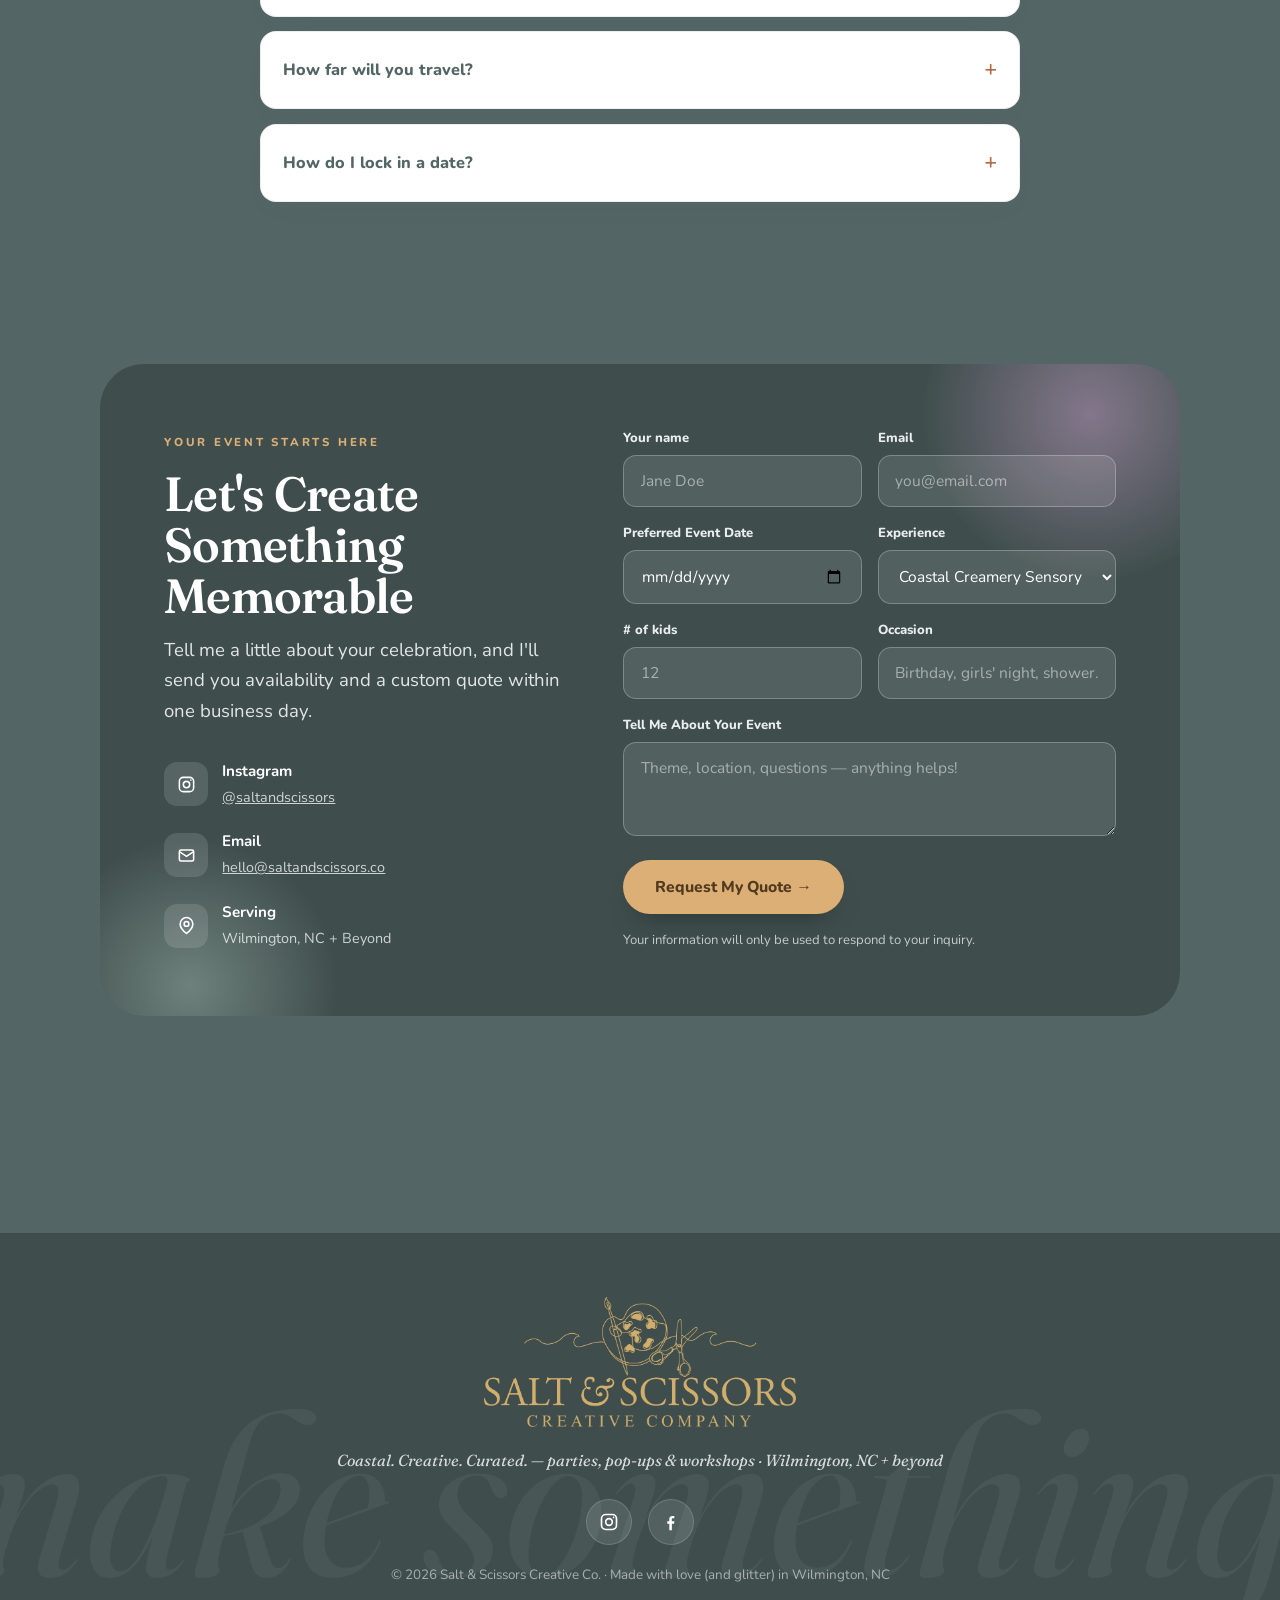
==== commit 9d17d379: "Add Google Analytics (GA4) + booking form lead event Co-Authored-By: Claude Opus 5.5 <noreply@anthro" ====
--- a/index.html
+++ b/index.html
@@ -3,6 +3,14 @@
 <head>
 <meta charset="UTF-8" />
 <meta name="viewport" content="width=device-width, initial-scale=1.0" />
+<!-- Google Analytics (GA4) -->
+<script async src="https://www.googletagmanager.com/gtag/js?id=G-K5MRFXG4KS"></script>
+<script>
+  window.dataLayer = window.dataLayer || [];
+  function gtag(){dataLayer.push(arguments);}
+  gtag('js', new Date());
+  gtag('config', 'G-K5MRFXG4KS');
+</script>
 <title>Salt &amp; Scissors Creative Co. — Coastal. Creative. Curated. · Wilmington, NC</title>
 <meta name="description" content="Curated craft experiences for kids and adults — Coastal Creamery sensory sundaes, charm bar, canvas & patch parties. Parties, pop-ups and workshops in Wilmington, NC + beyond." />
 <link rel="icon" href="assets/img/logo-full.png?v=2" />
@@ -1156,7 +1164,7 @@
     const note = document.getElementById('fnote');
     btn.disabled = true; btn.textContent = 'Sending…';
     try {
-      const res = await fetch('https://formsubmit.co/ajax/saltandscissorscreativeco@gmail.com', {
+      const res = await fetch('https://formsubmit.co/ajax/18a2ffbf24dc881414e61d7146b322ec', {
         method: 'POST',
         headers: {'Content-Type':'application/json','Accept':'application/json'},
         body: JSON.stringify({
@@ -1175,6 +1183,7 @@
       });
       const data = await res.json().catch(() => null);
       if(!res.ok || !data || String(data.success) !== 'true') throw new Error((data && data.message) || 'send failed');
+      if(window.gtag) gtag('event', 'generate_lead', {form: 'booking'});
       btn.textContent = 'Request Sent ✓';
       note.textContent = 'Thank you! Your request is on its way — expect a reply within one business day.';
       note.style.color = 'var(--sand)';
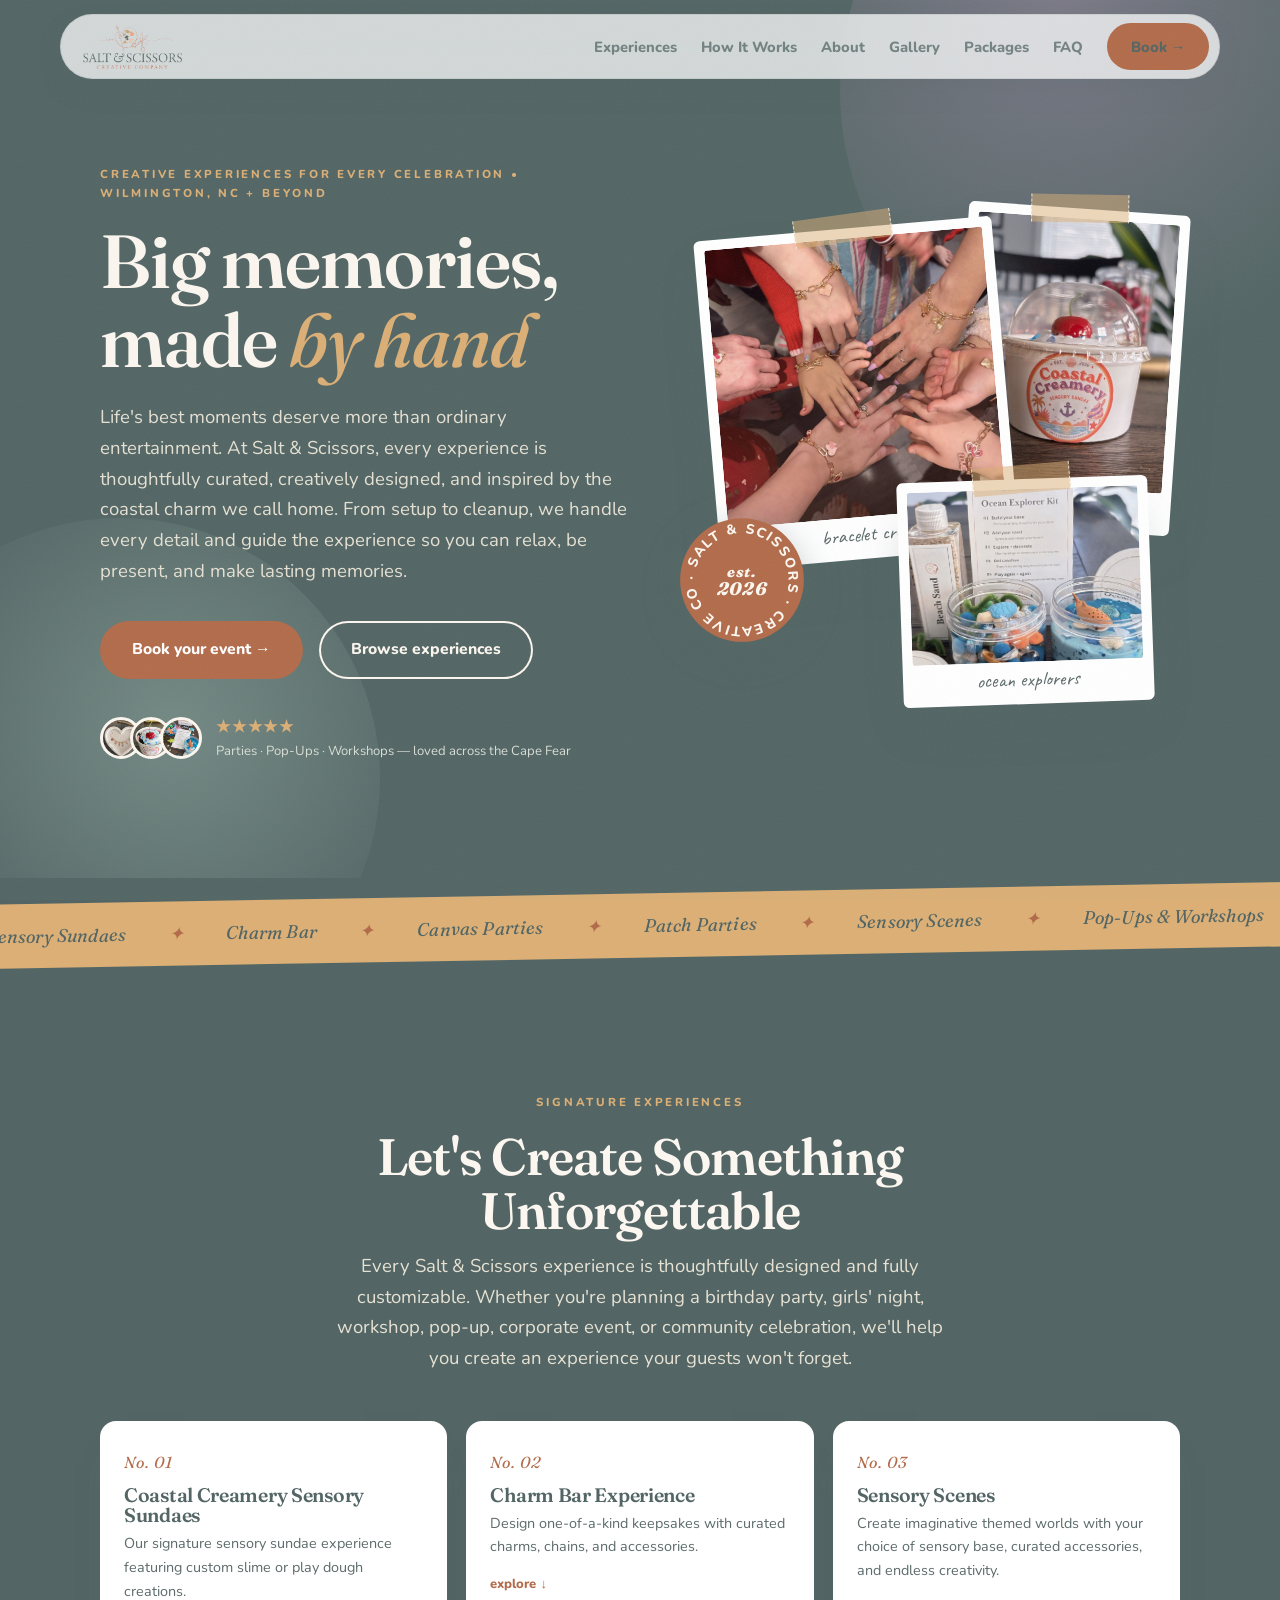
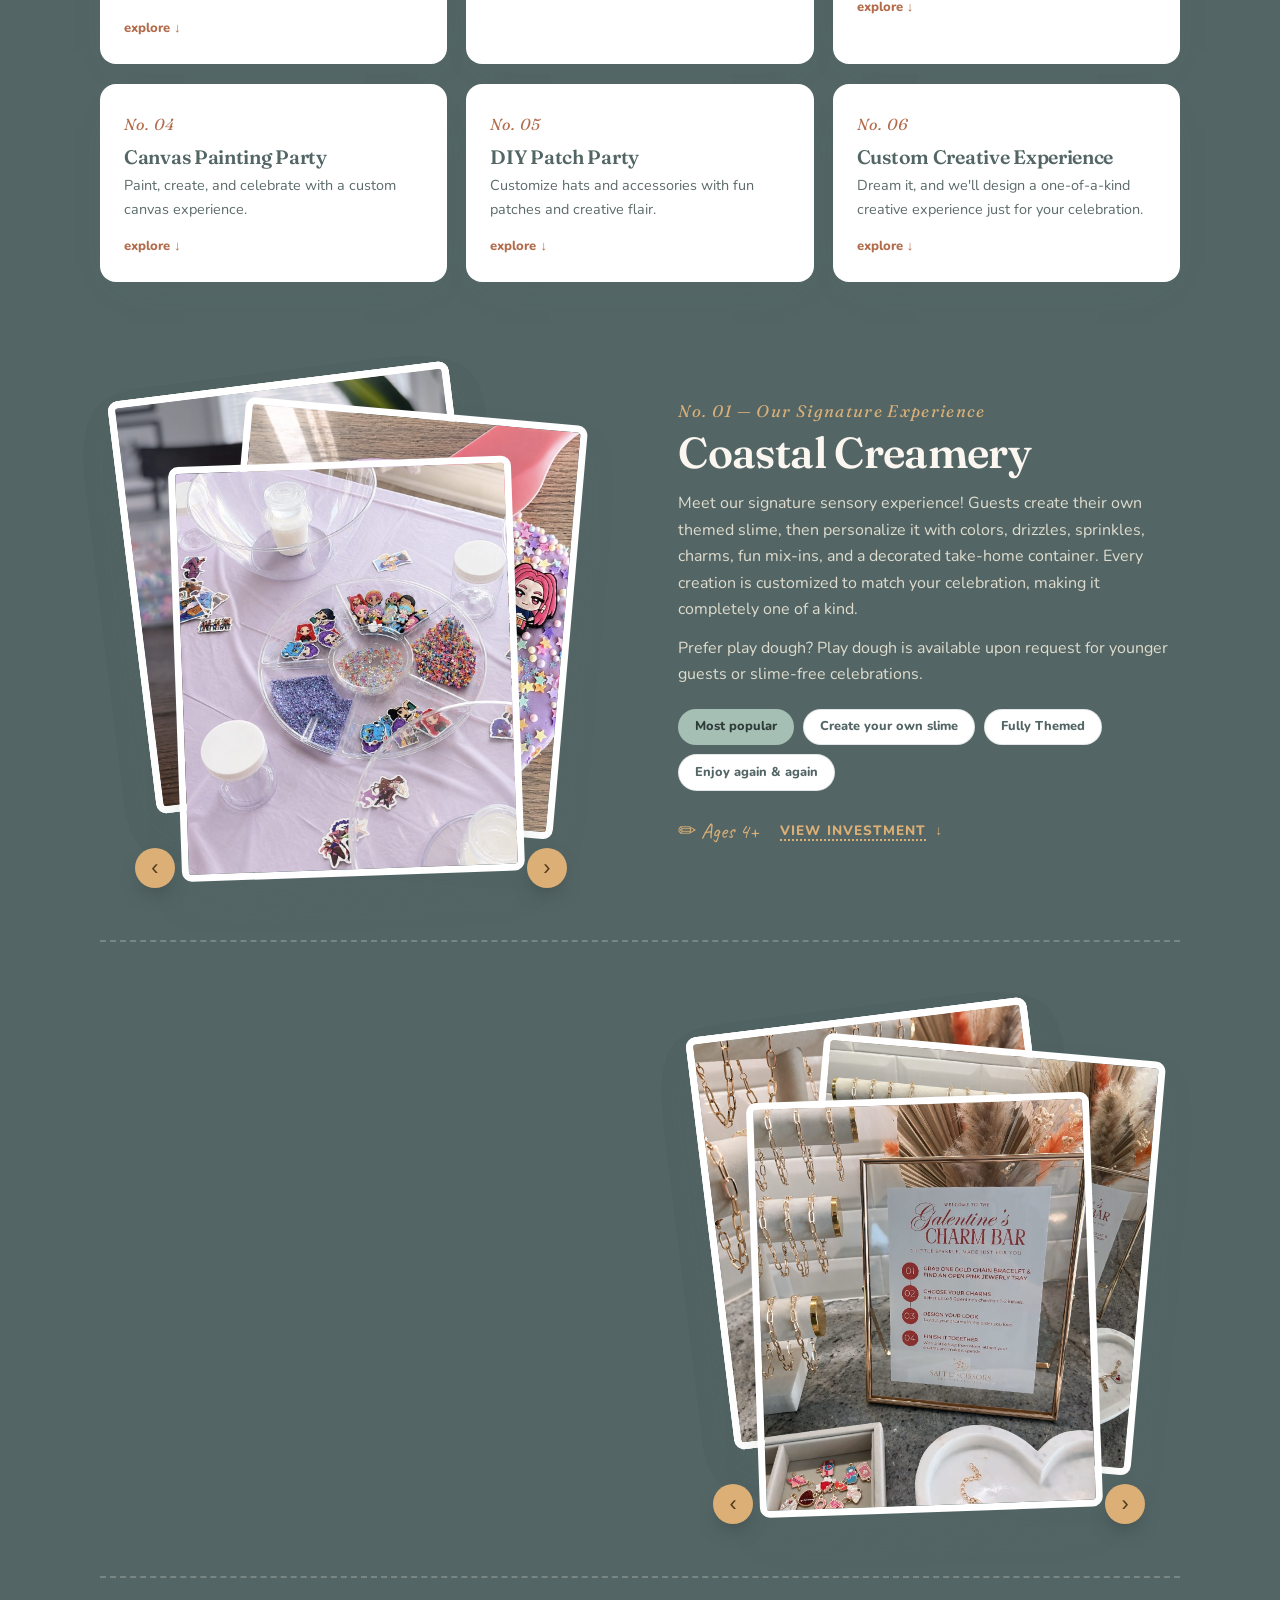
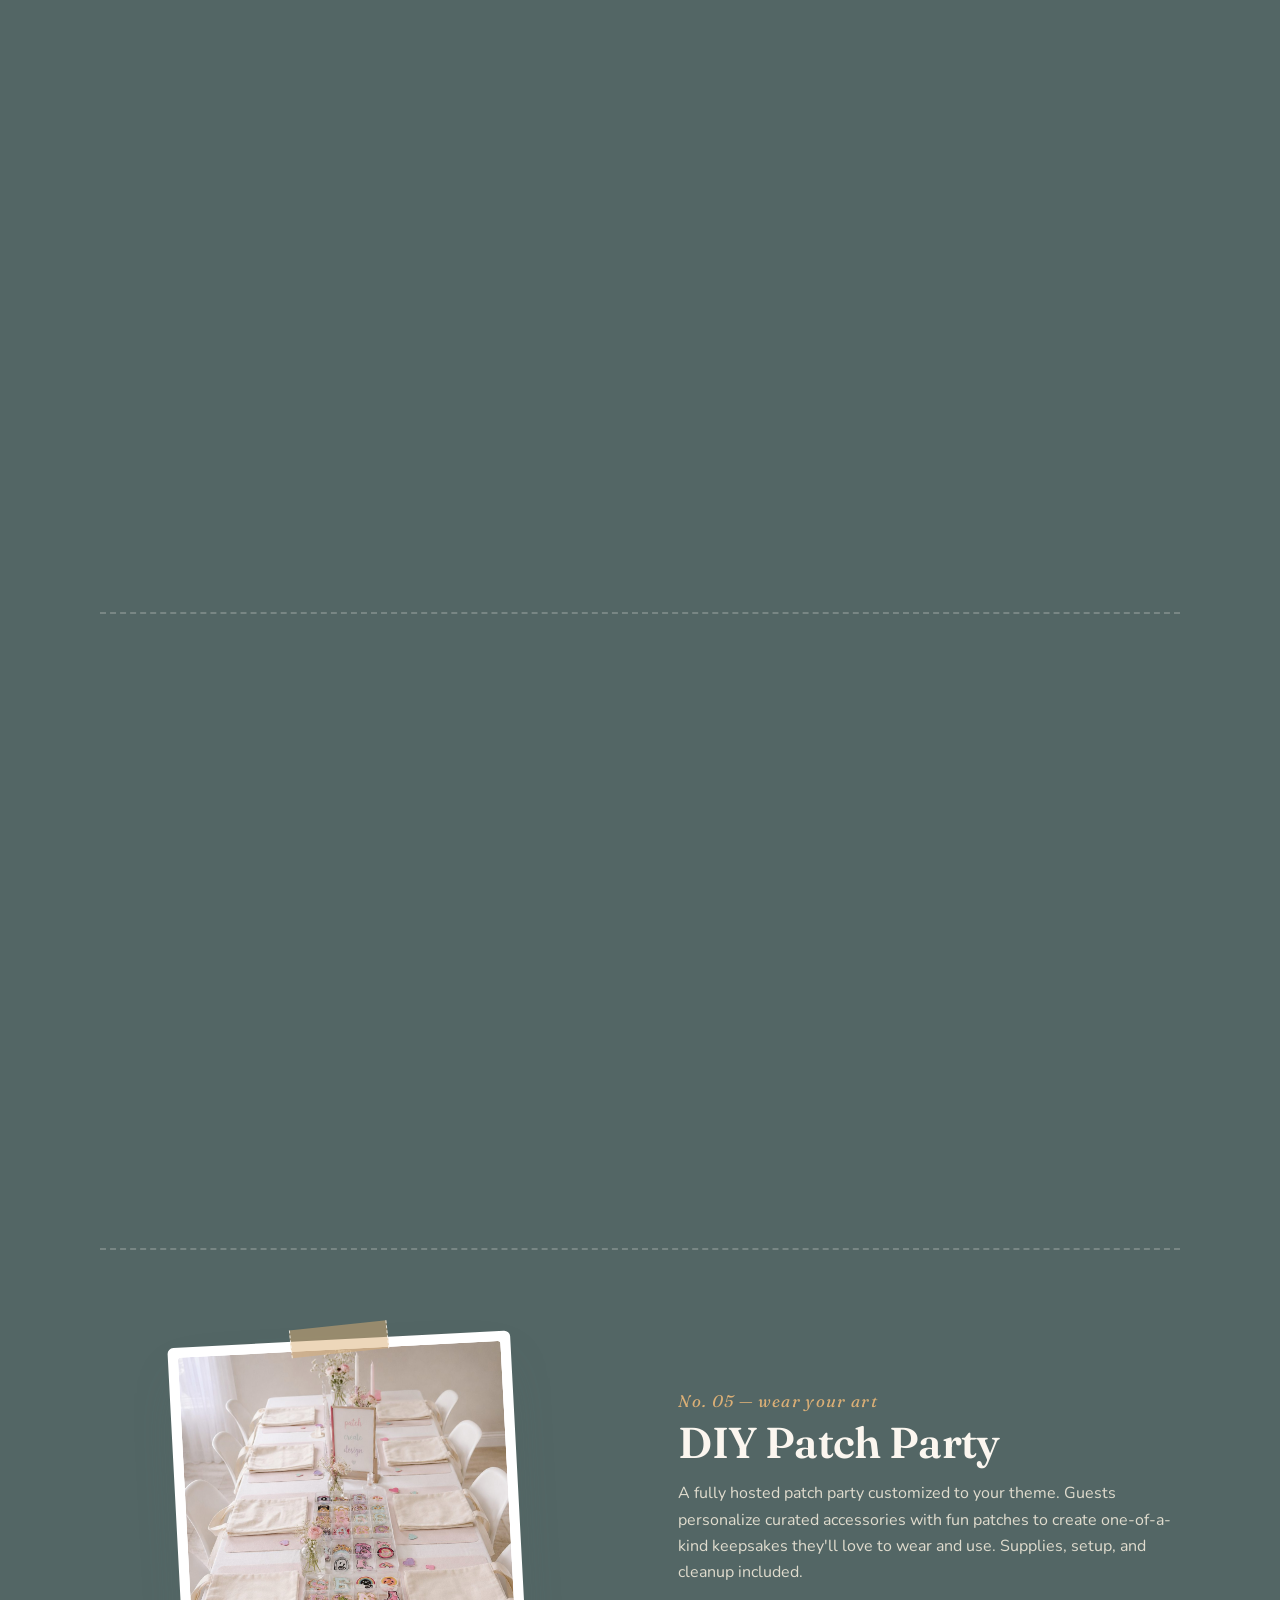
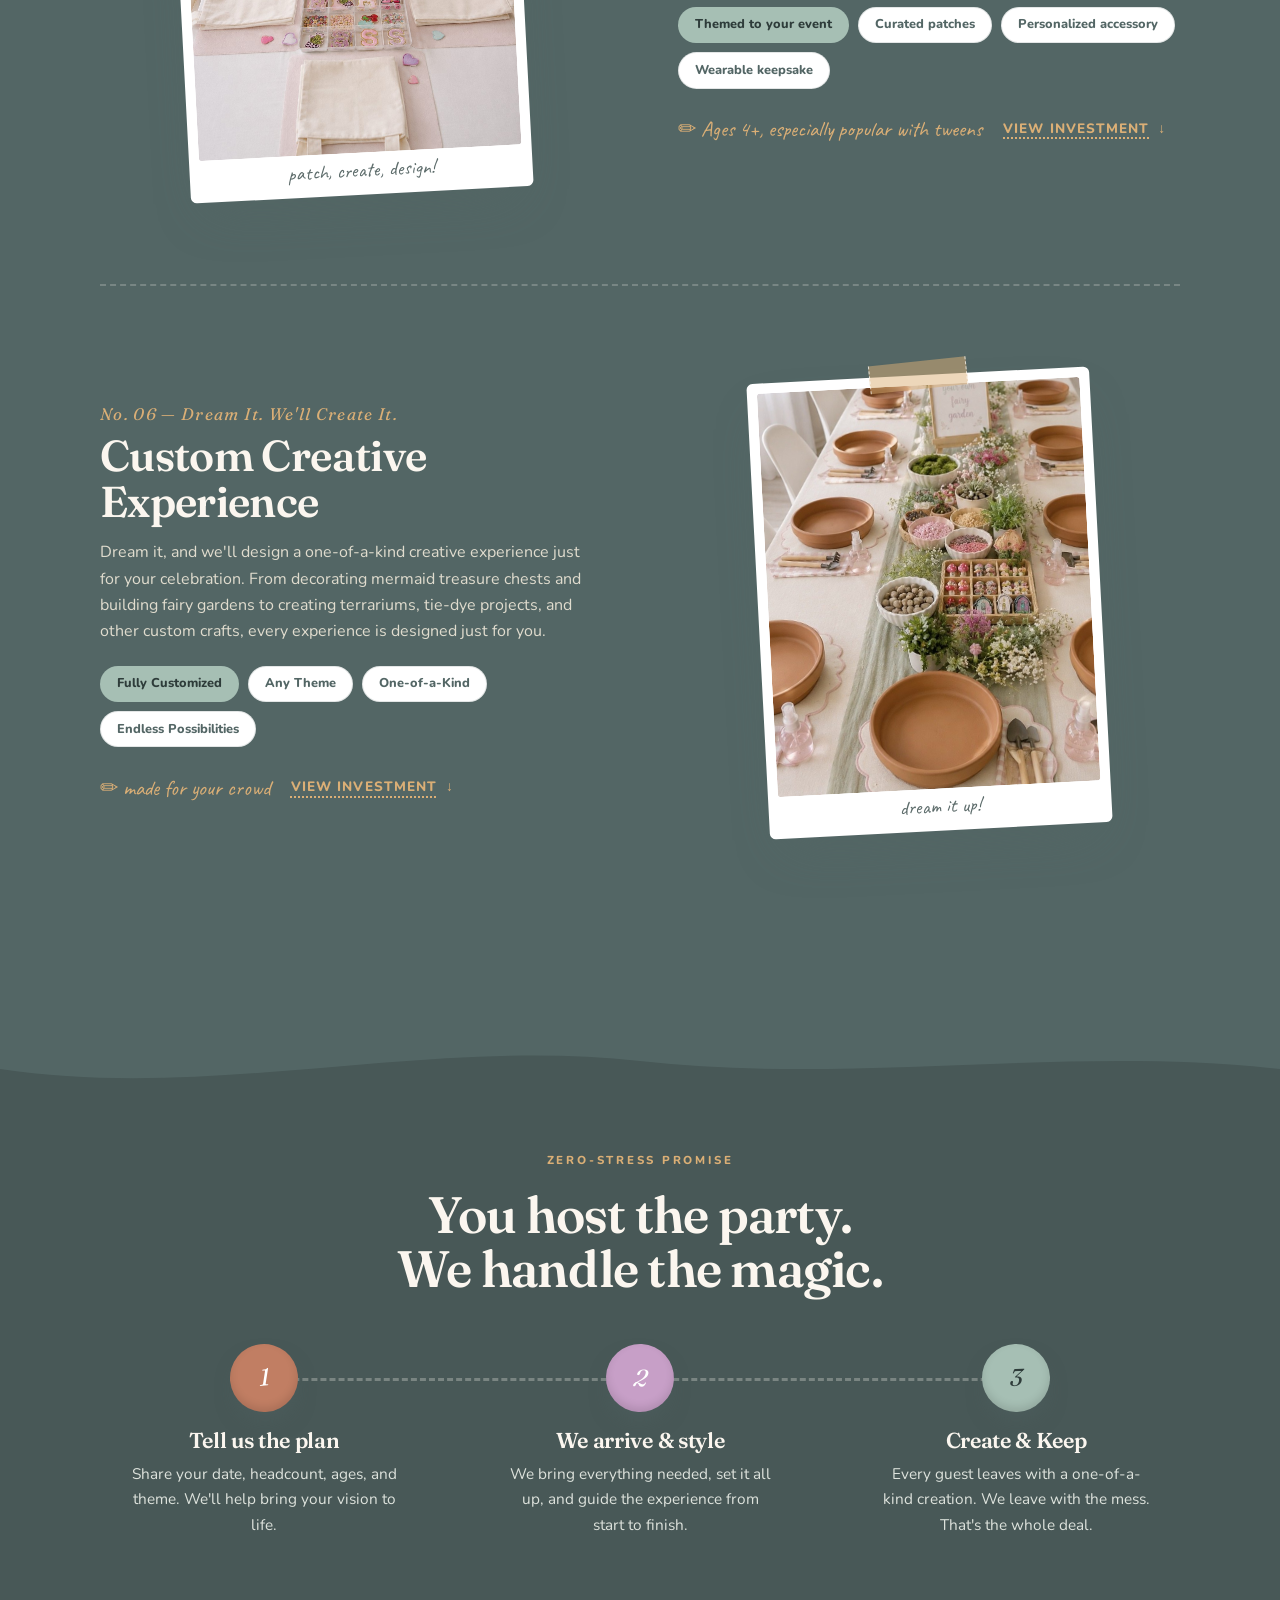
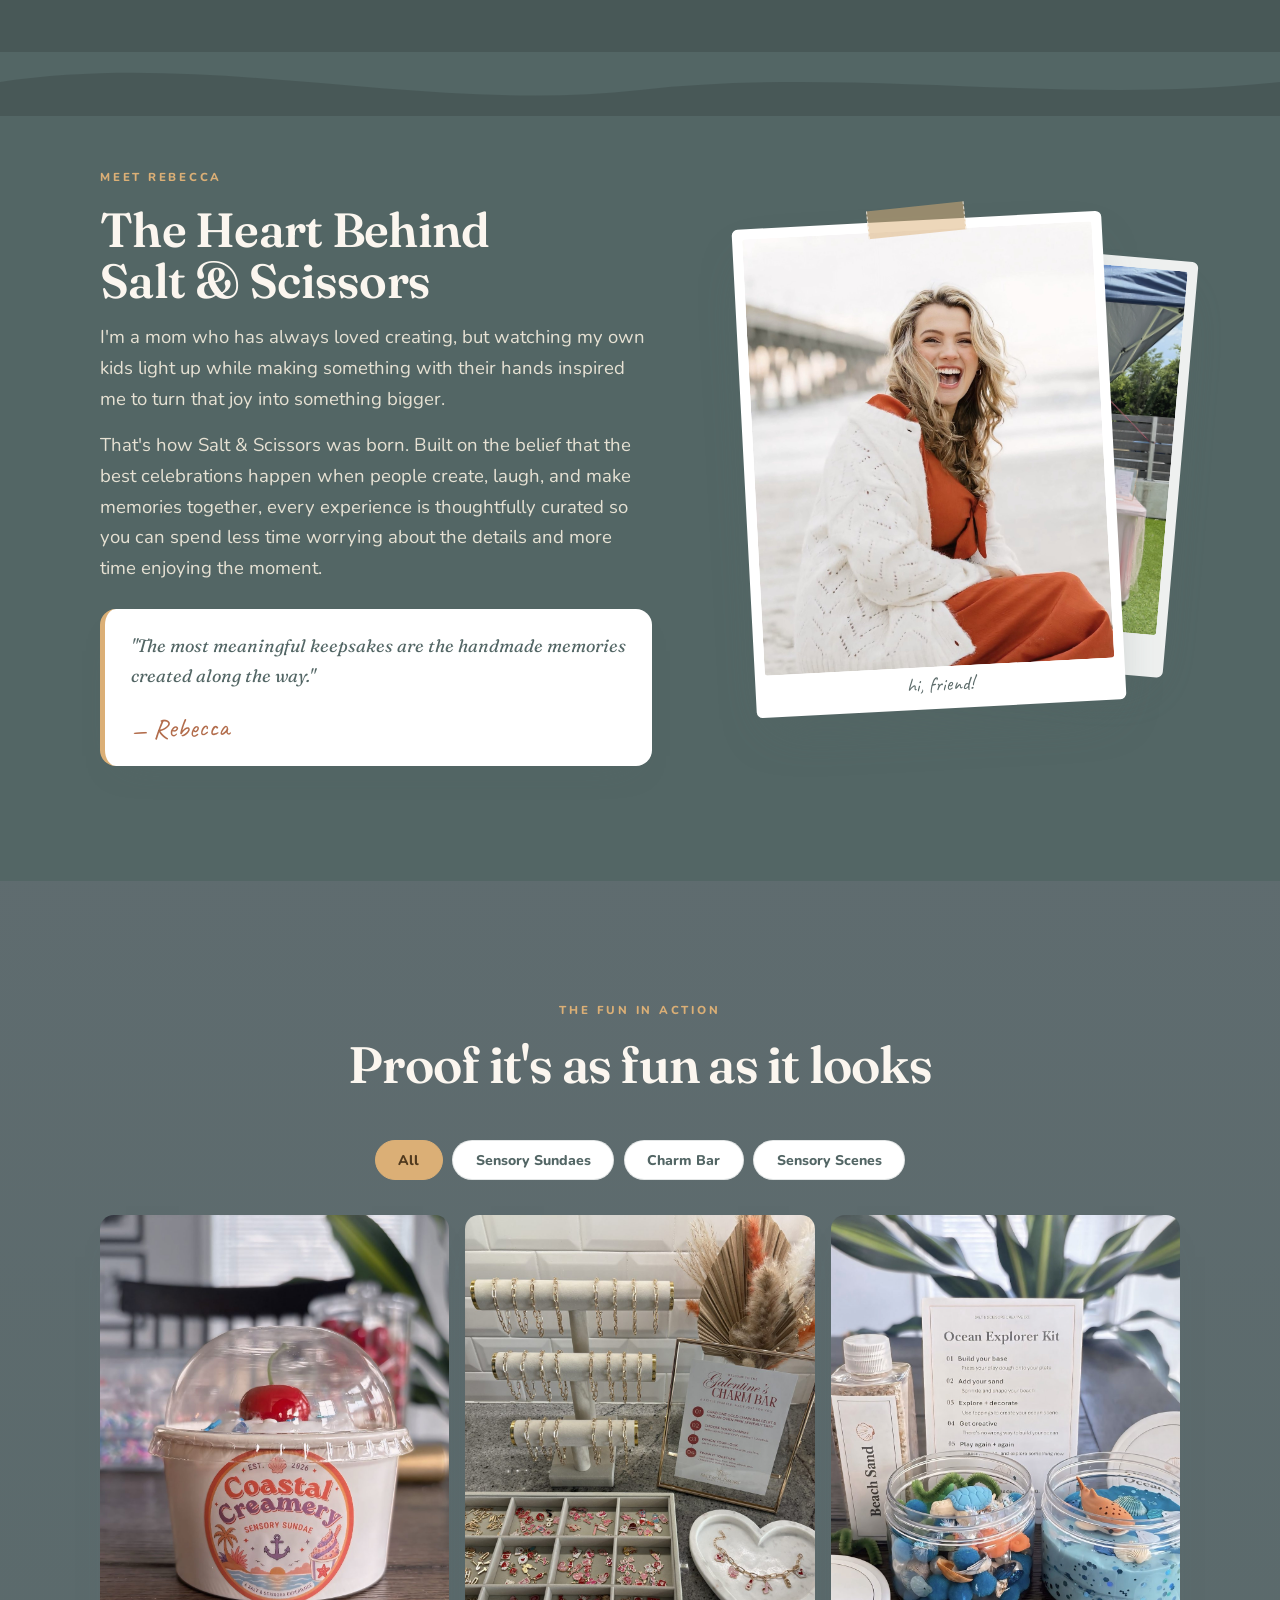
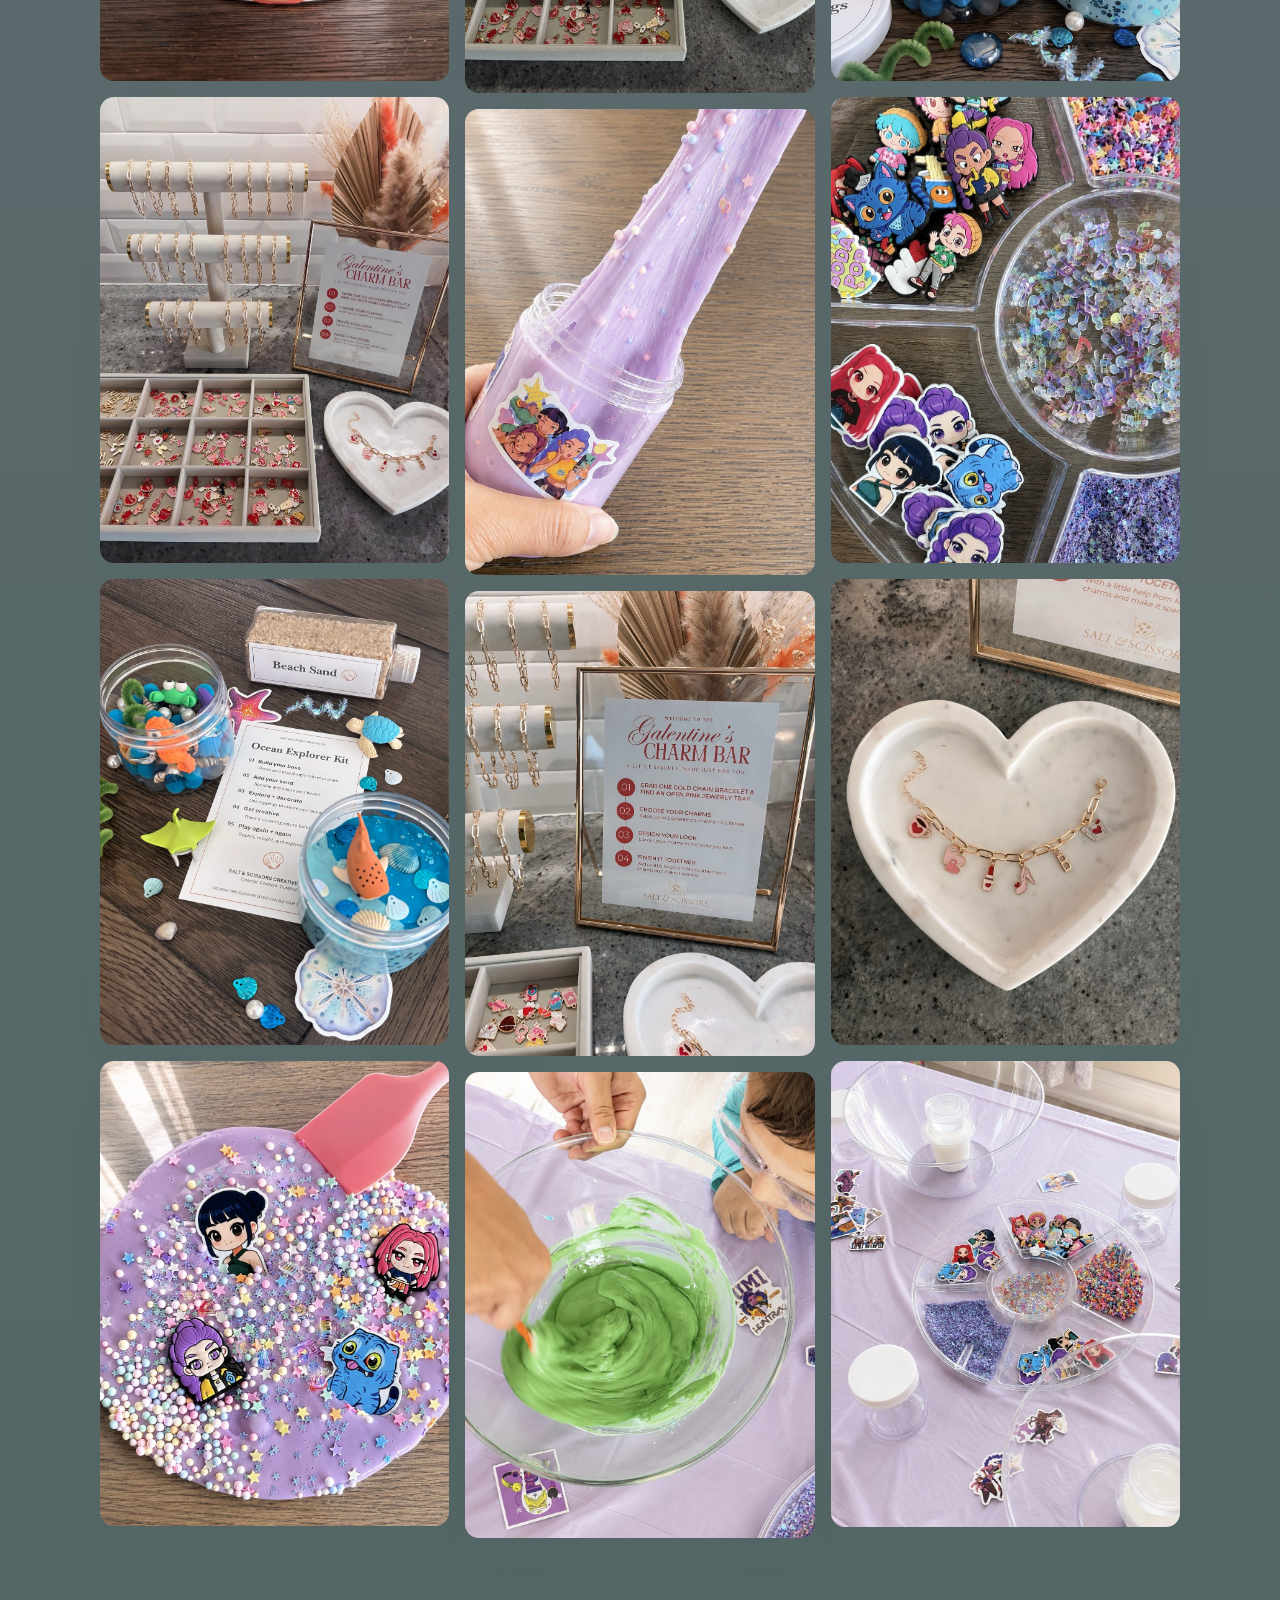
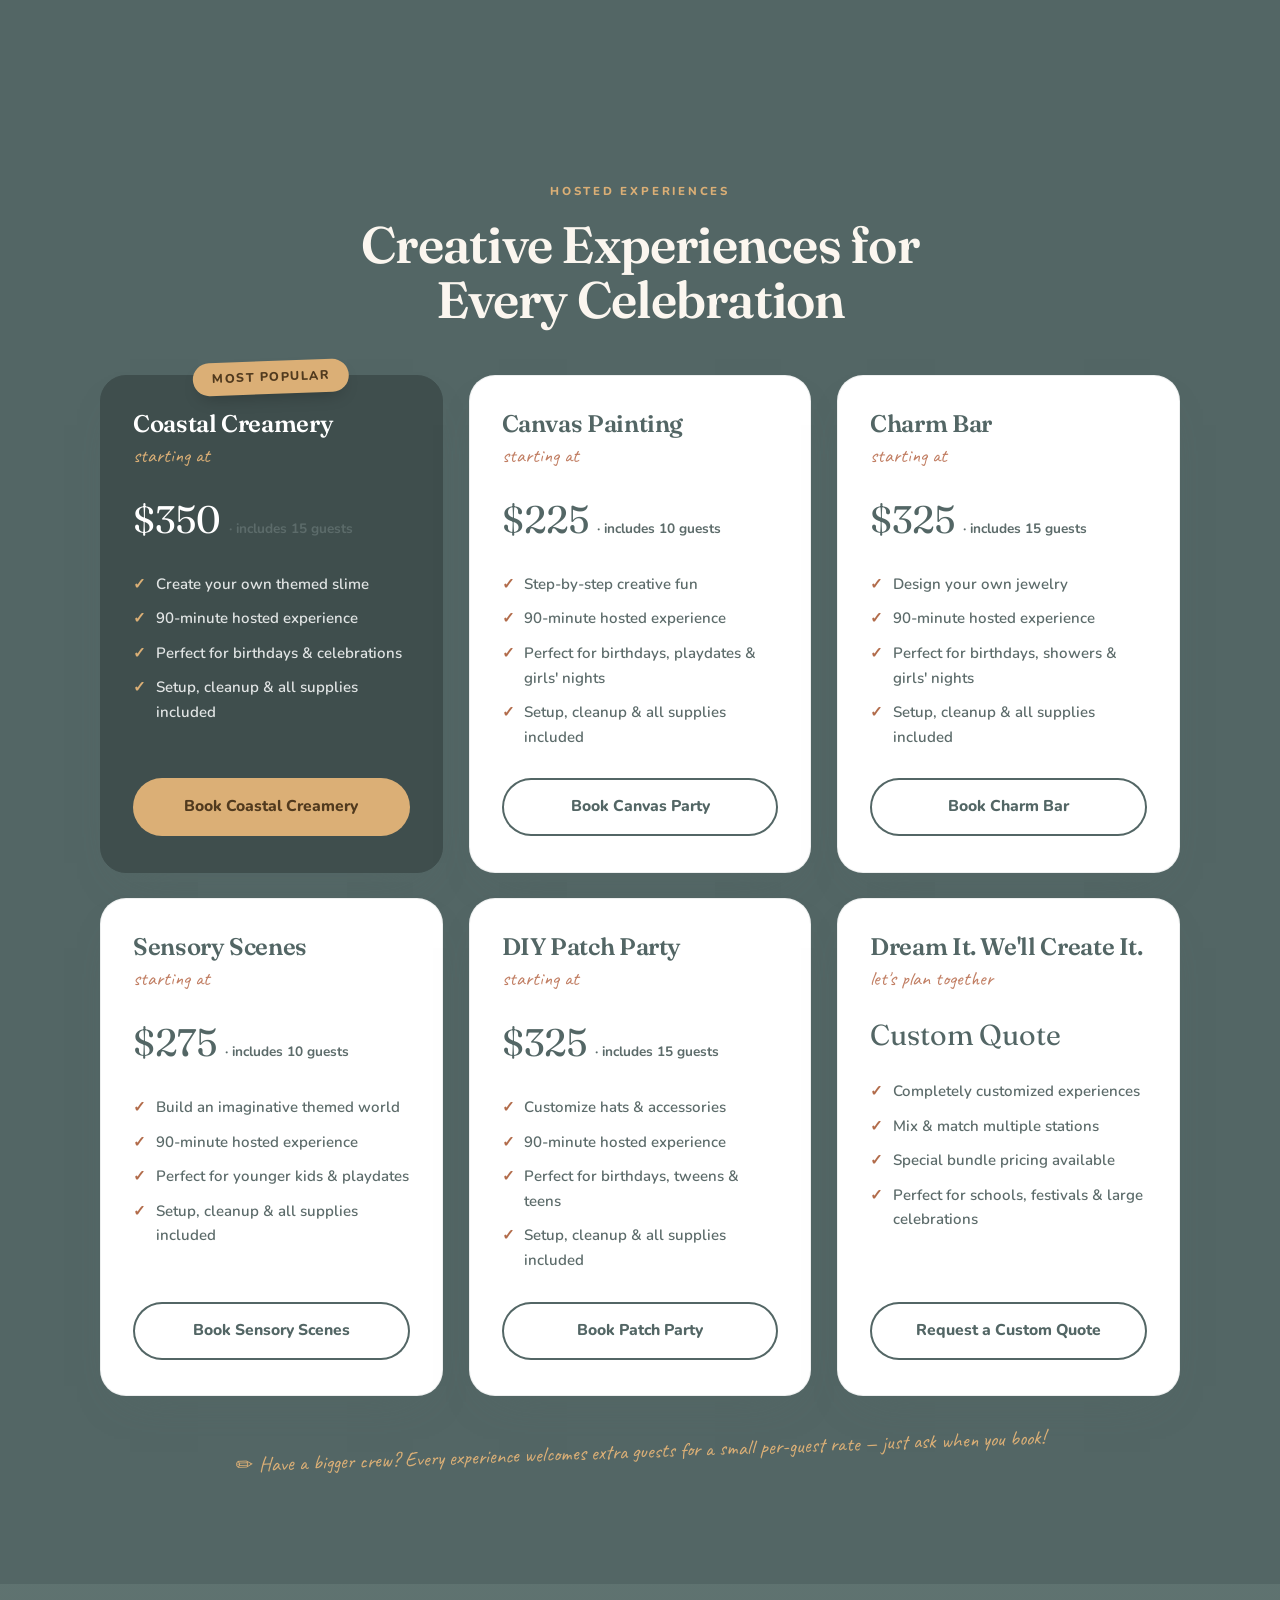
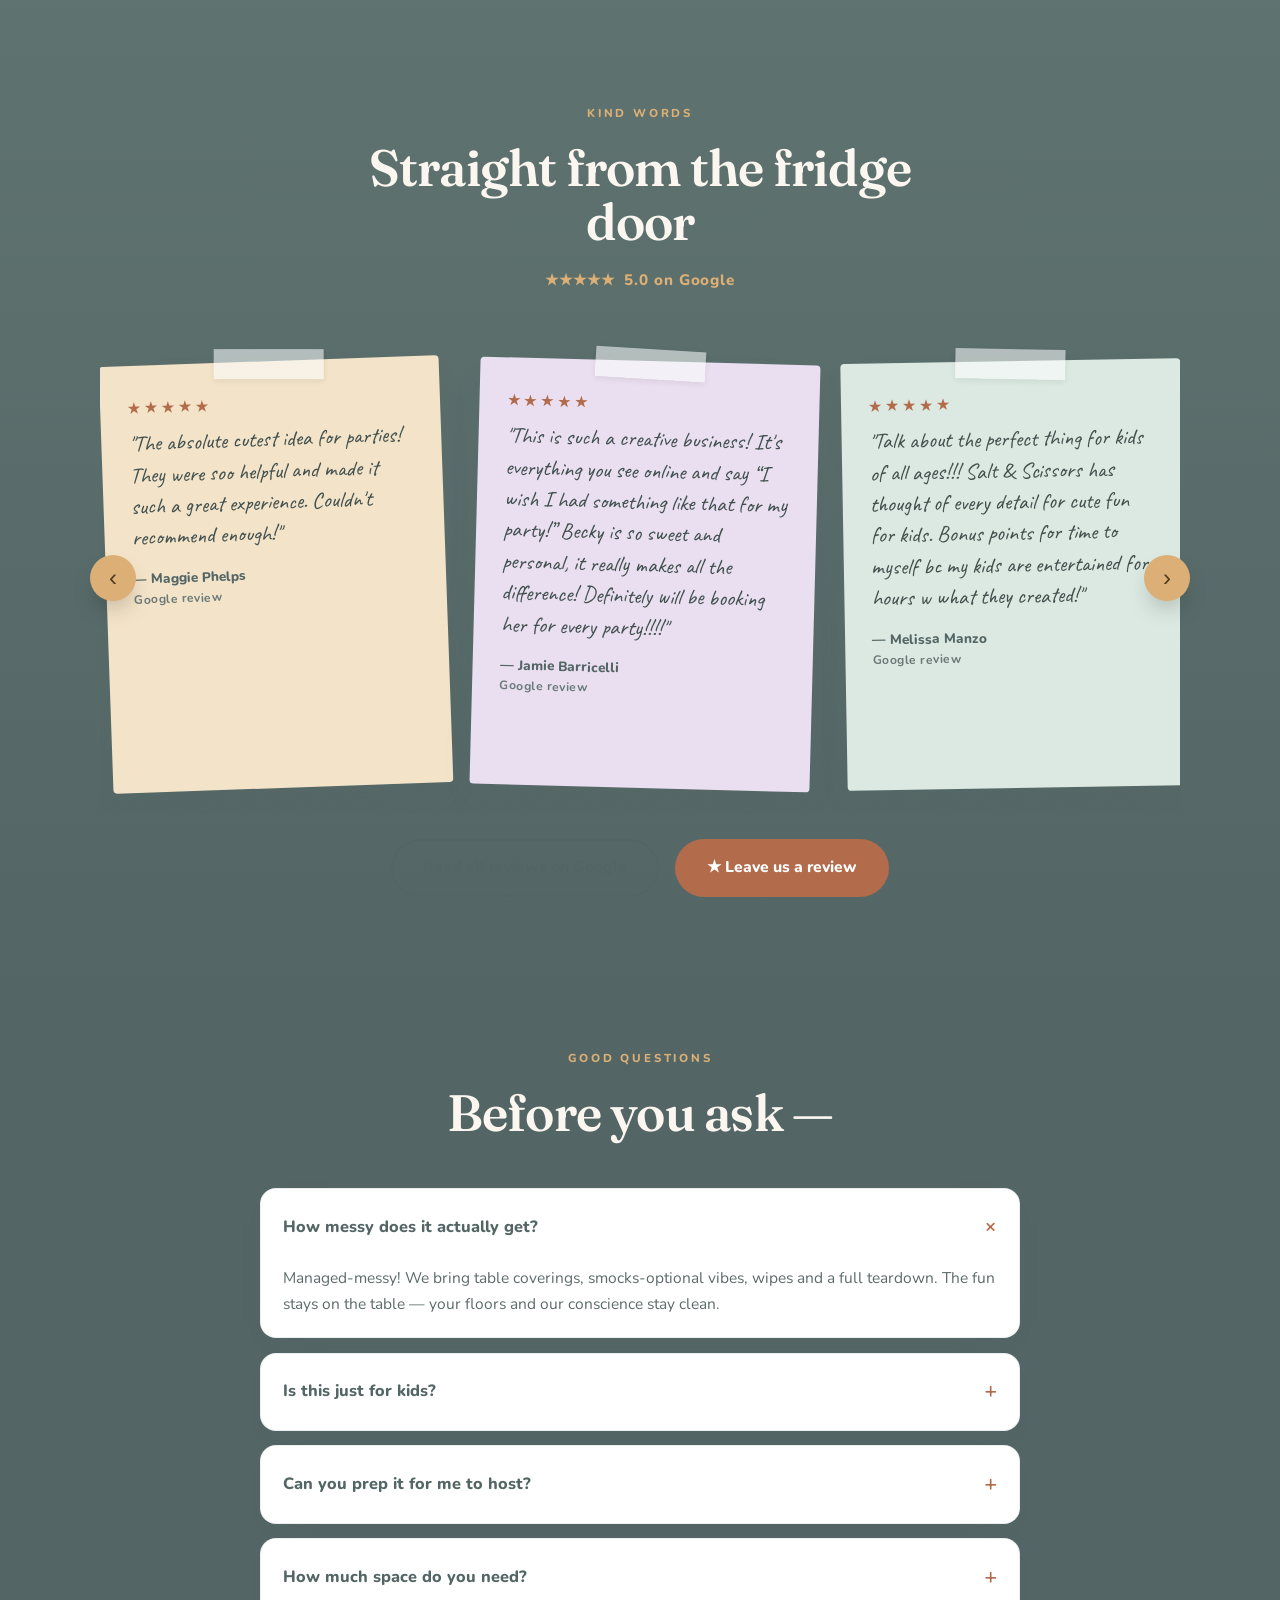
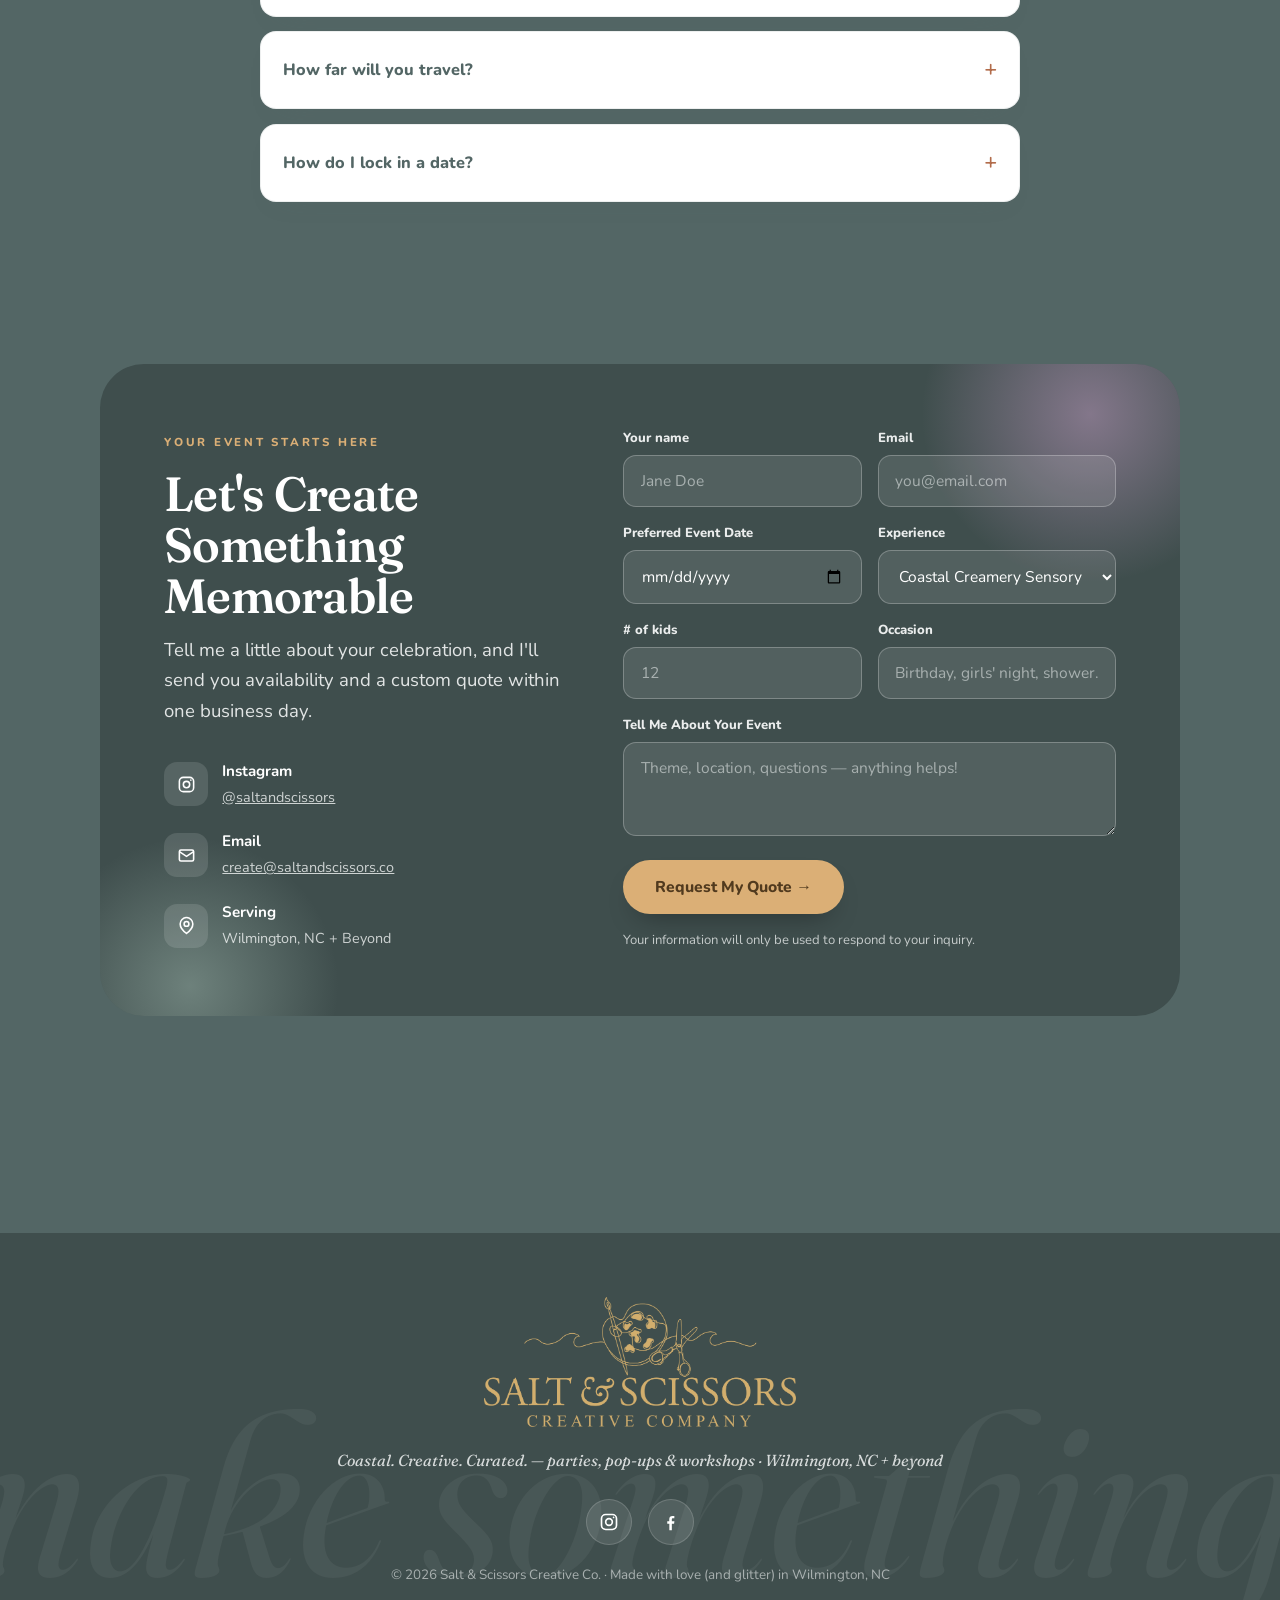
==== commit e91a1580: "Booking form and contact email now go to create@saltandscissors.co Co-Authored-By: Claude Fable 5.1 " ====
--- a/index.html
+++ b/index.html
@@ -952,7 +952,7 @@
           <p class="lead">Tell me a little about your celebration, and I'll send you availability and a custom quote within one business day.</p>
           <div class="contact-lines">
             <div class="cline"><div class="ic"><svg width="19" height="19" viewBox="0 0 24 24" fill="none" stroke="currentColor" stroke-width="2"><rect x="3" y="3" width="18" height="18" rx="5"/><circle cx="12" cy="12" r="4"/><circle cx="17.5" cy="6.5" r="1" fill="currentColor" stroke="none"/></svg></div><div><b>Instagram</b><span><a href="https://www.instagram.com/saltandscissors" target="_blank" rel="noopener" style="text-decoration:underline">@saltandscissors</a></span></div></div>
-            <div class="cline"><div class="ic"><svg width="19" height="19" viewBox="0 0 24 24" fill="none" stroke="currentColor" stroke-width="2"><rect x="3" y="5" width="18" height="14" rx="2"/><path d="m3 7 9 6 9-6"/></svg></div><div><b>Email</b><span><a href="mailto:hello@saltandscissors.co" style="text-decoration:underline">hello@saltandscissors.co</a></span></div></div>
+            <div class="cline"><div class="ic"><svg width="19" height="19" viewBox="0 0 24 24" fill="none" stroke="currentColor" stroke-width="2"><rect x="3" y="5" width="18" height="14" rx="2"/><path d="m3 7 9 6 9-6"/></svg></div><div><b>Email</b><span><a href="mailto:create@saltandscissors.co" style="text-decoration:underline">create@saltandscissors.co</a></span></div></div>
             <div class="cline"><div class="ic"><svg width="19" height="19" viewBox="0 0 24 24" fill="none" stroke="currentColor" stroke-width="2"><path d="M20 10c0 6-8 12-8 12s-8-6-8-12a8 8 0 1 1 16 0z"/><circle cx="12" cy="10" r="3"/></svg></div><div><b>Serving</b><span>Wilmington, NC + Beyond</span></div></div>
           </div>
         </div>
@@ -1164,7 +1164,7 @@
     const note = document.getElementById('fnote');
     btn.disabled = true; btn.textContent = 'Sending…';
     try {
-      const res = await fetch('https://formsubmit.co/ajax/18a2ffbf24dc881414e61d7146b322ec', {
+      const res = await fetch('https://formsubmit.co/ajax/create@saltandscissors.co', {
         method: 'POST',
         headers: {'Content-Type':'application/json','Accept':'application/json'},
         body: JSON.stringify({
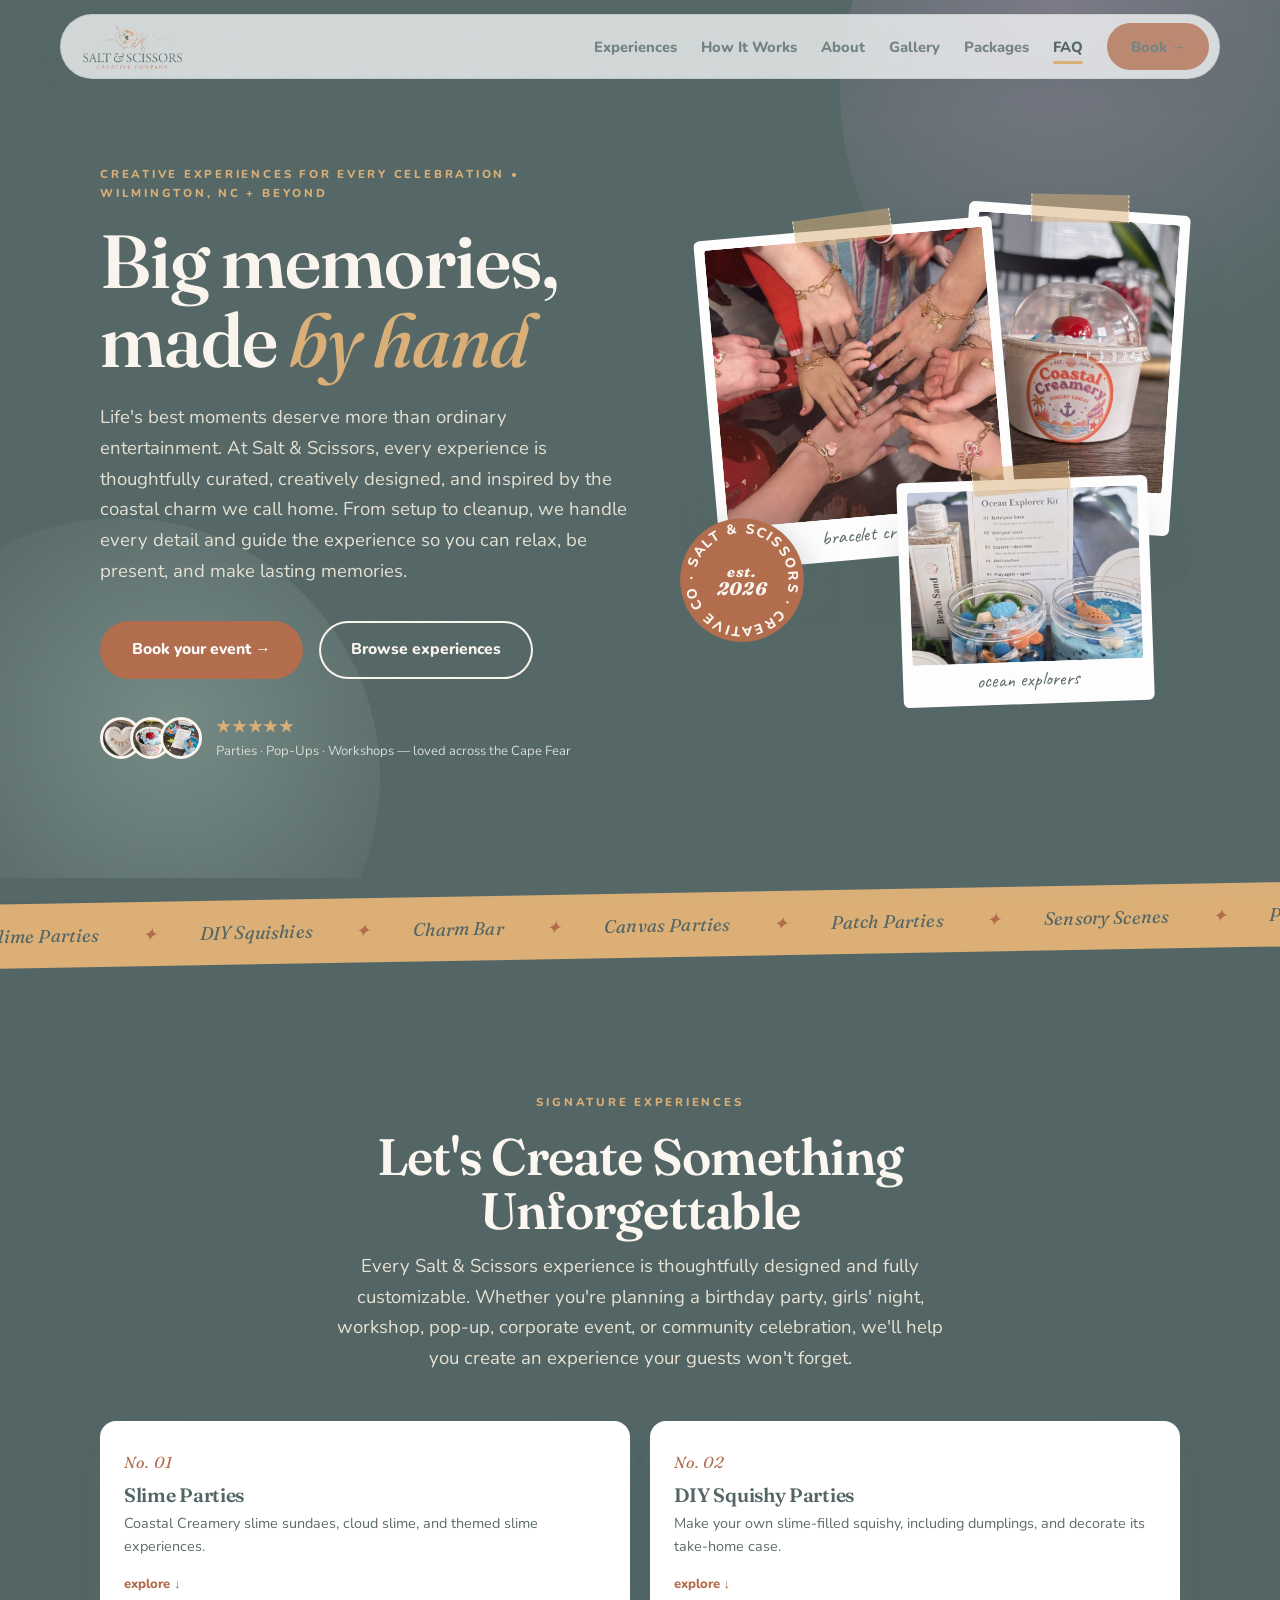
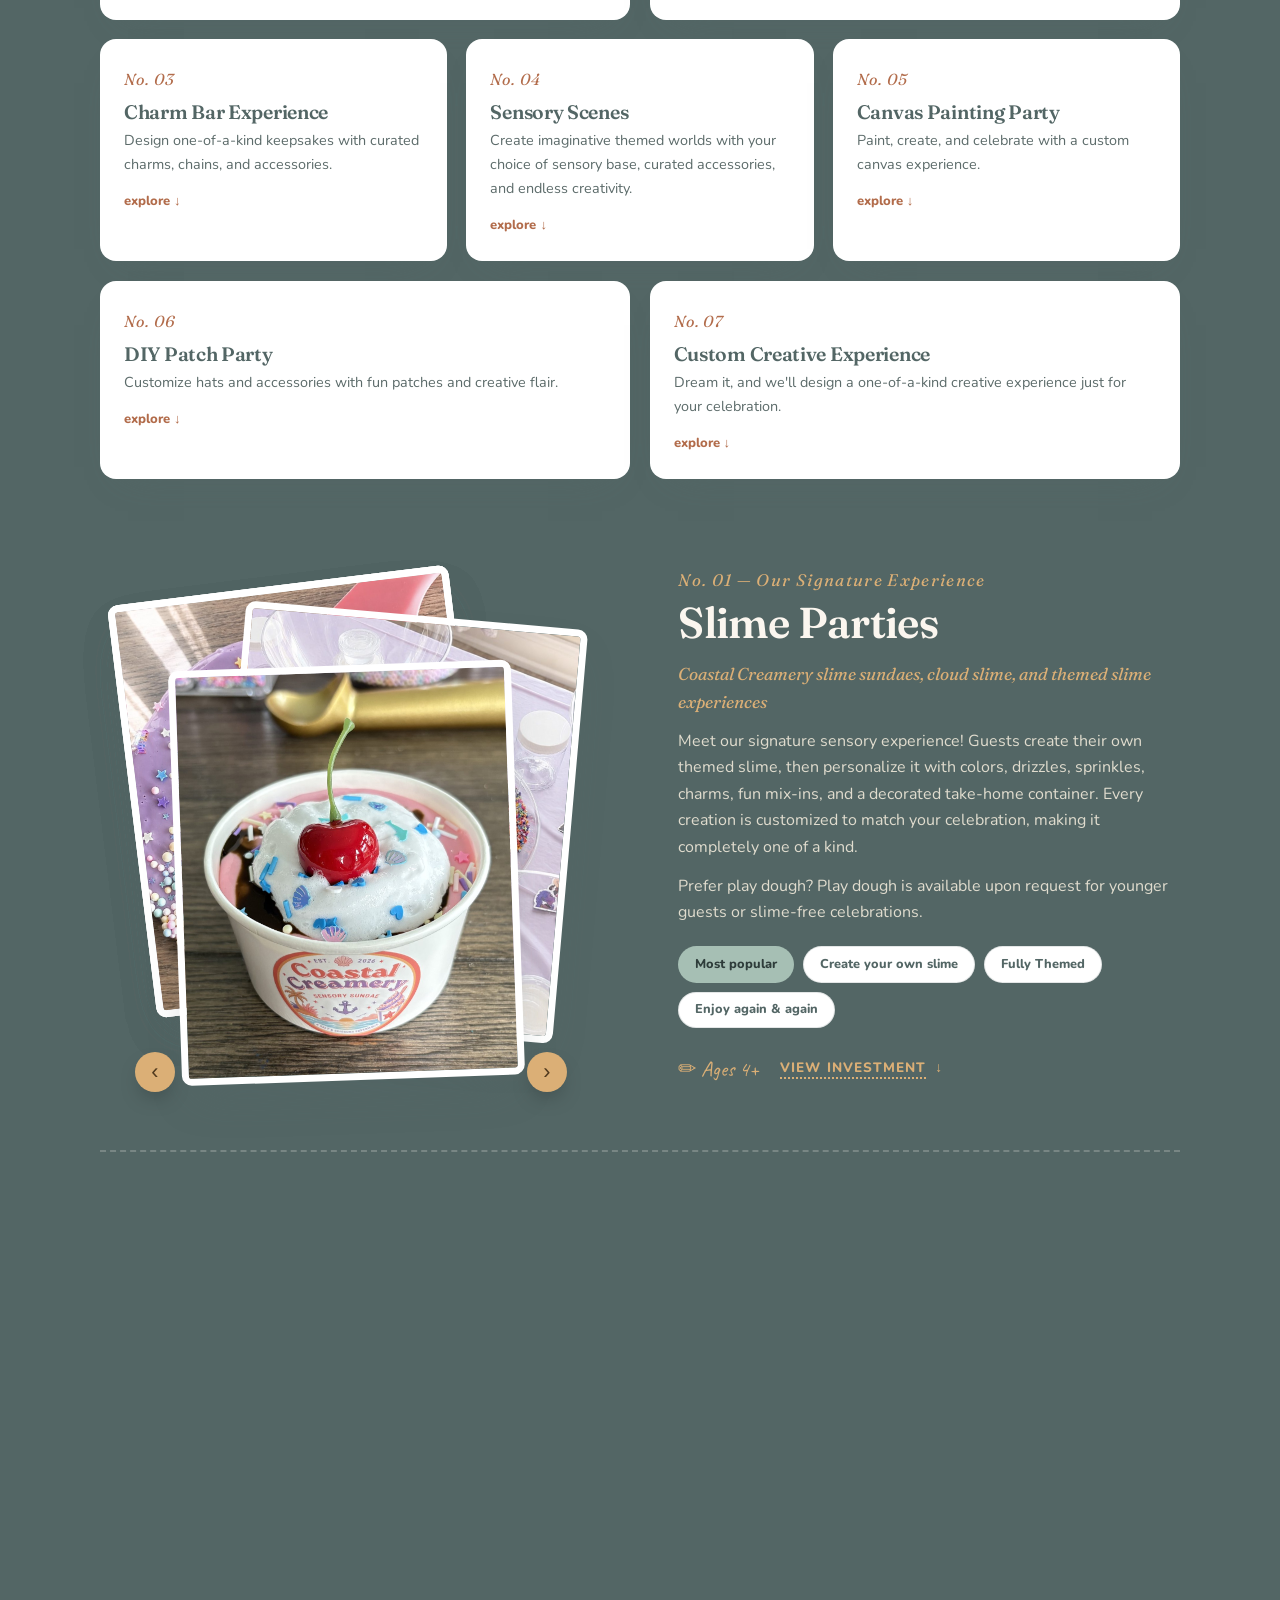
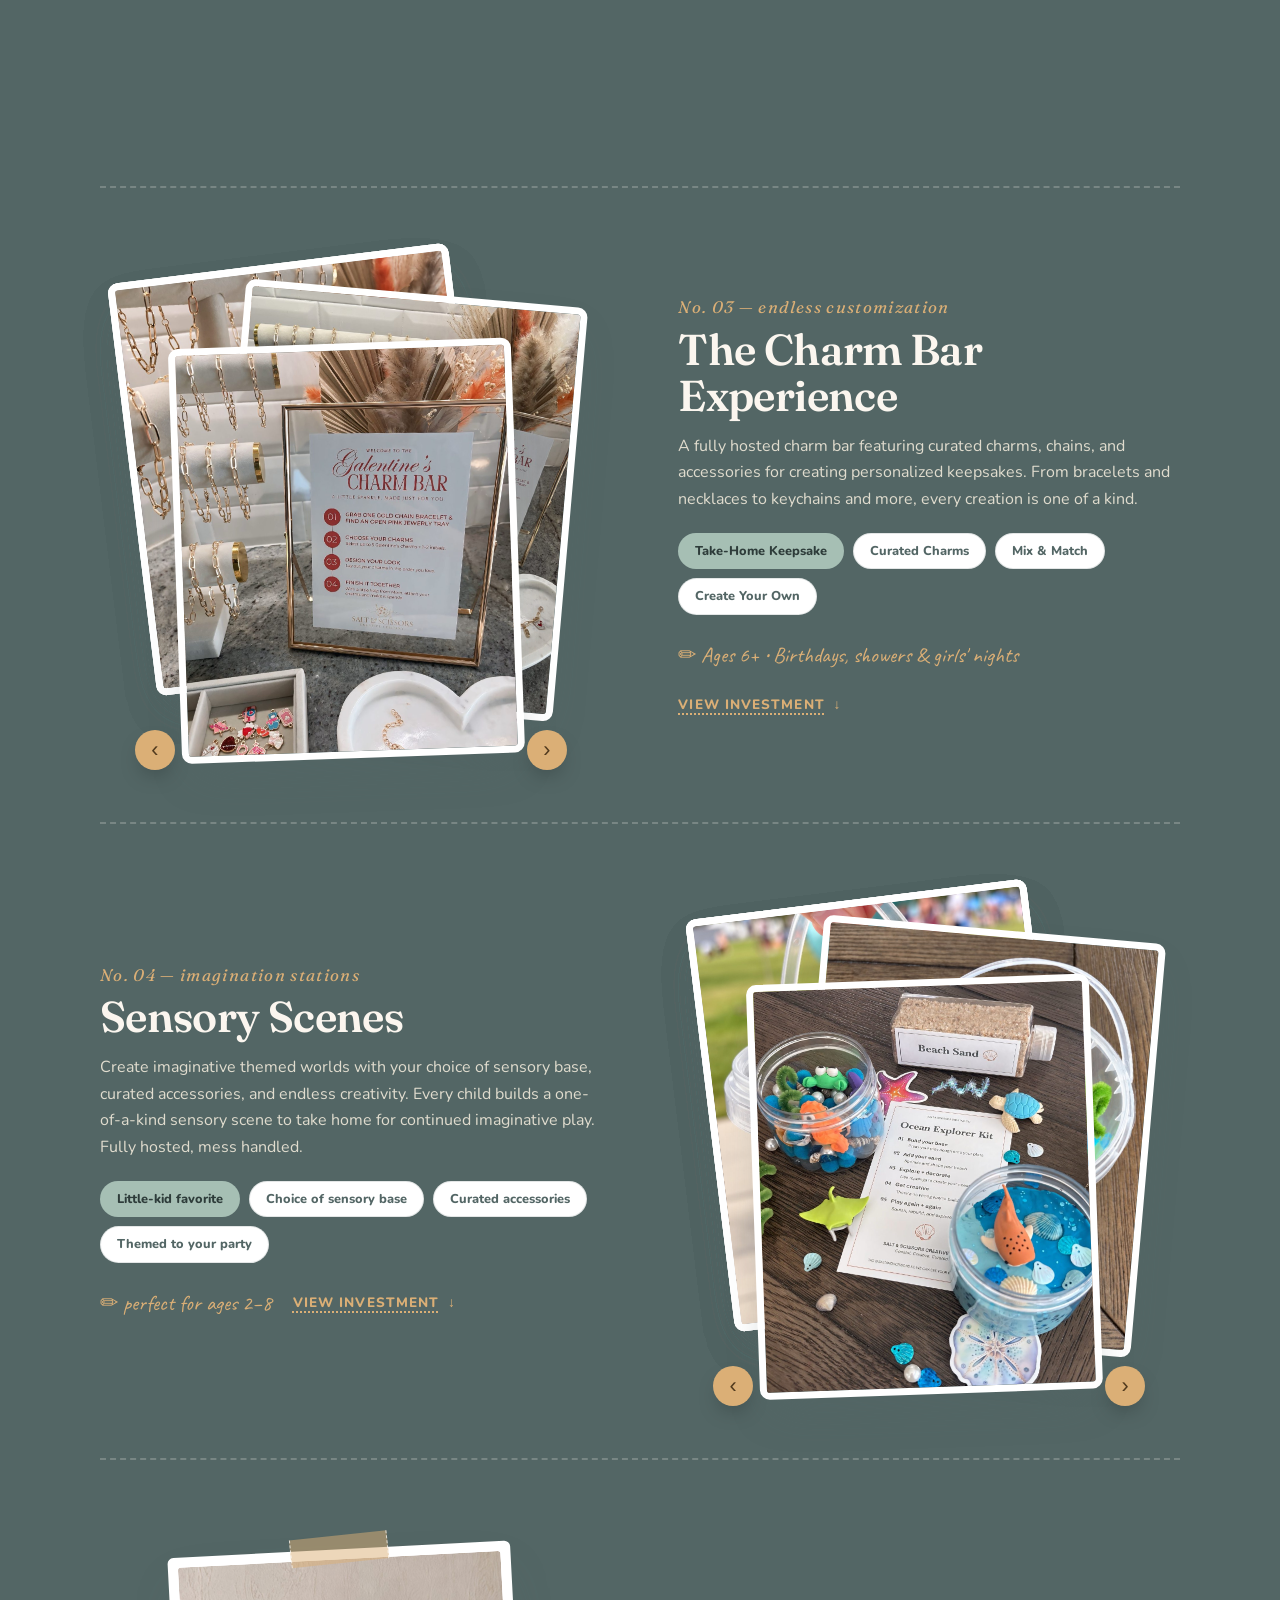
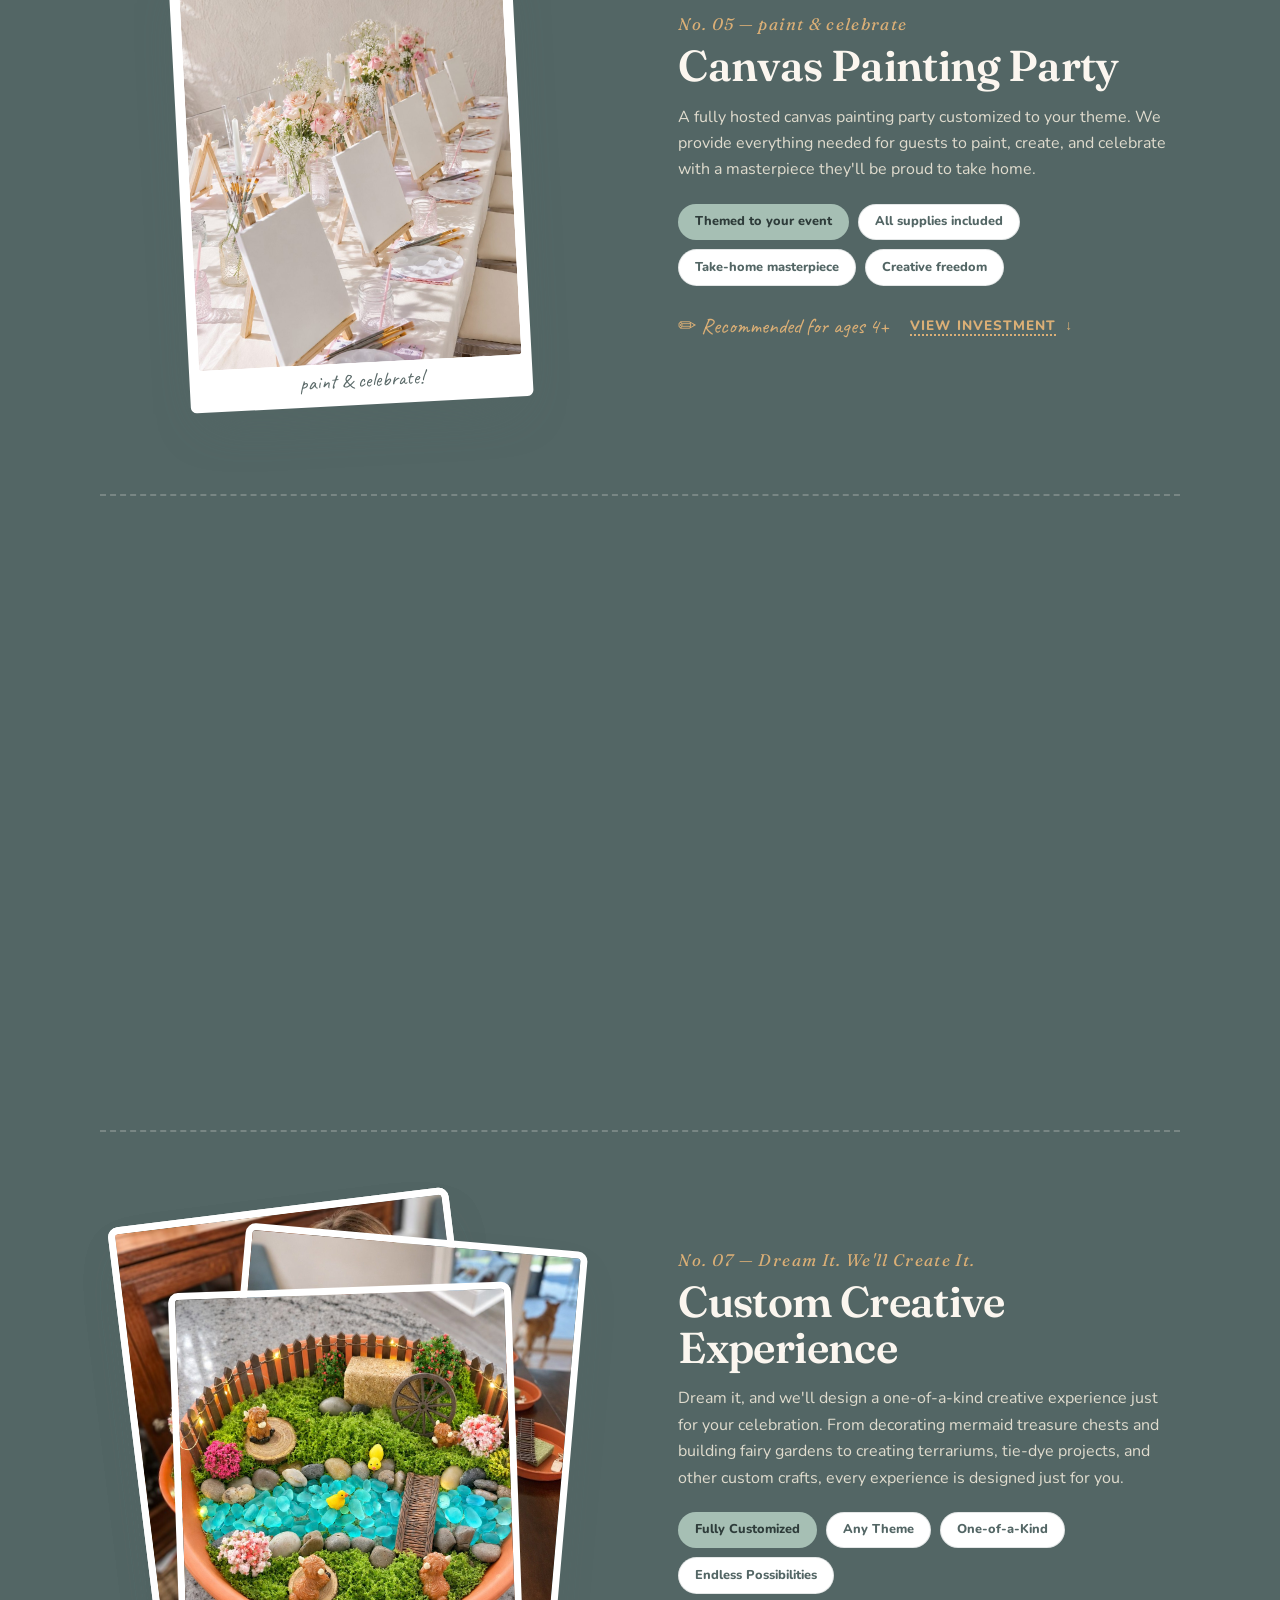
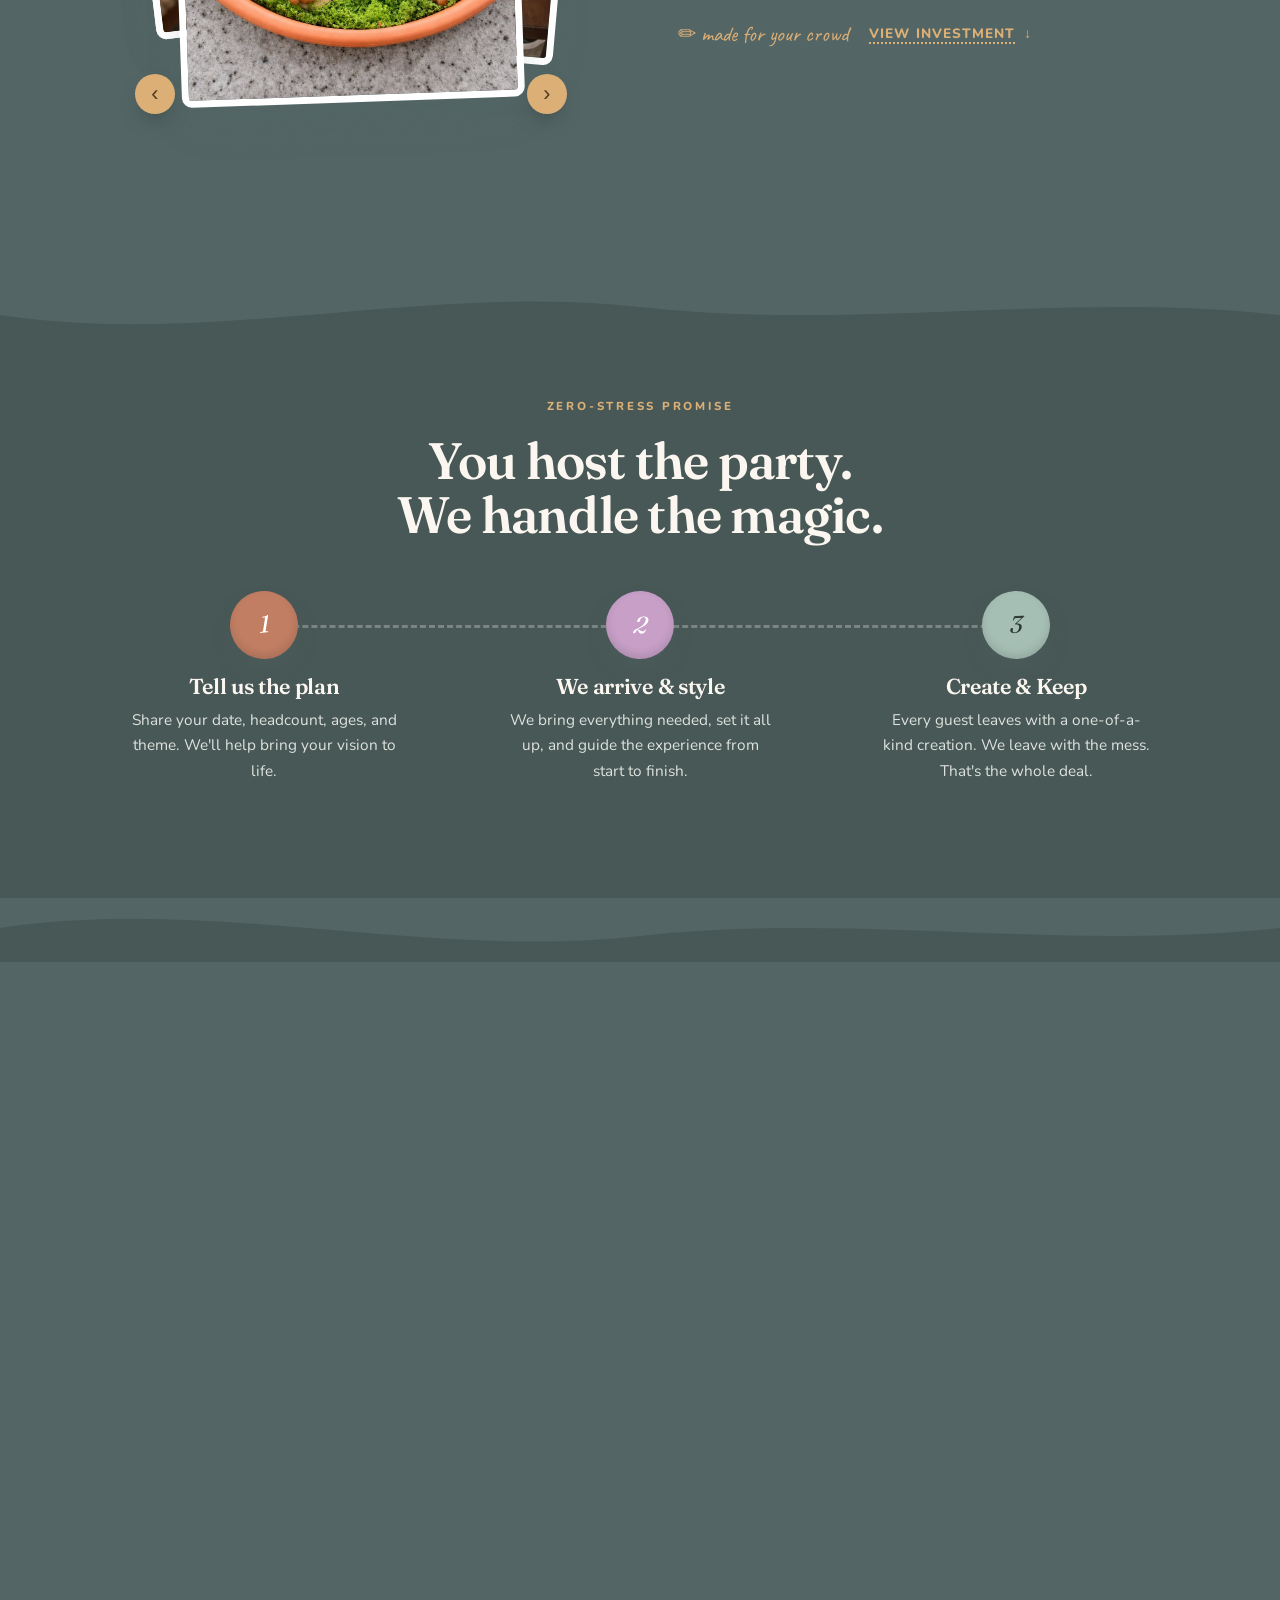
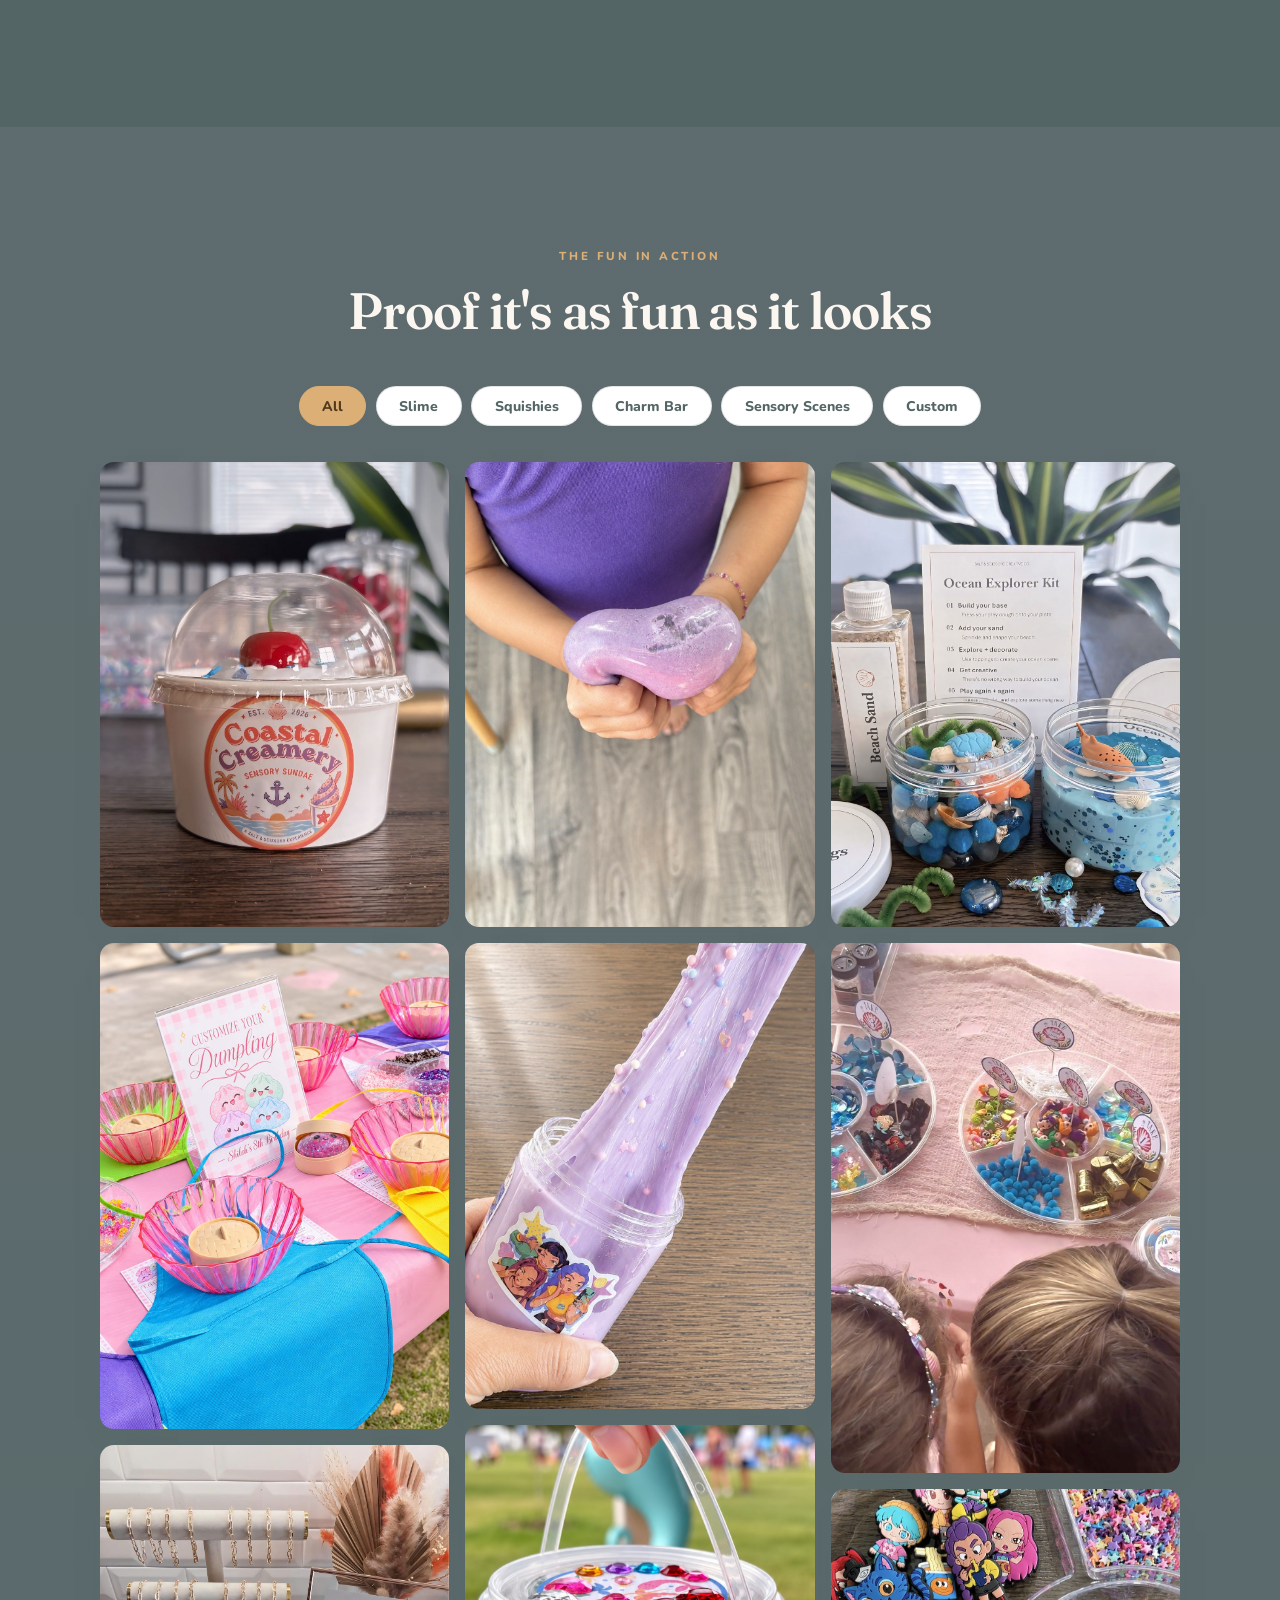
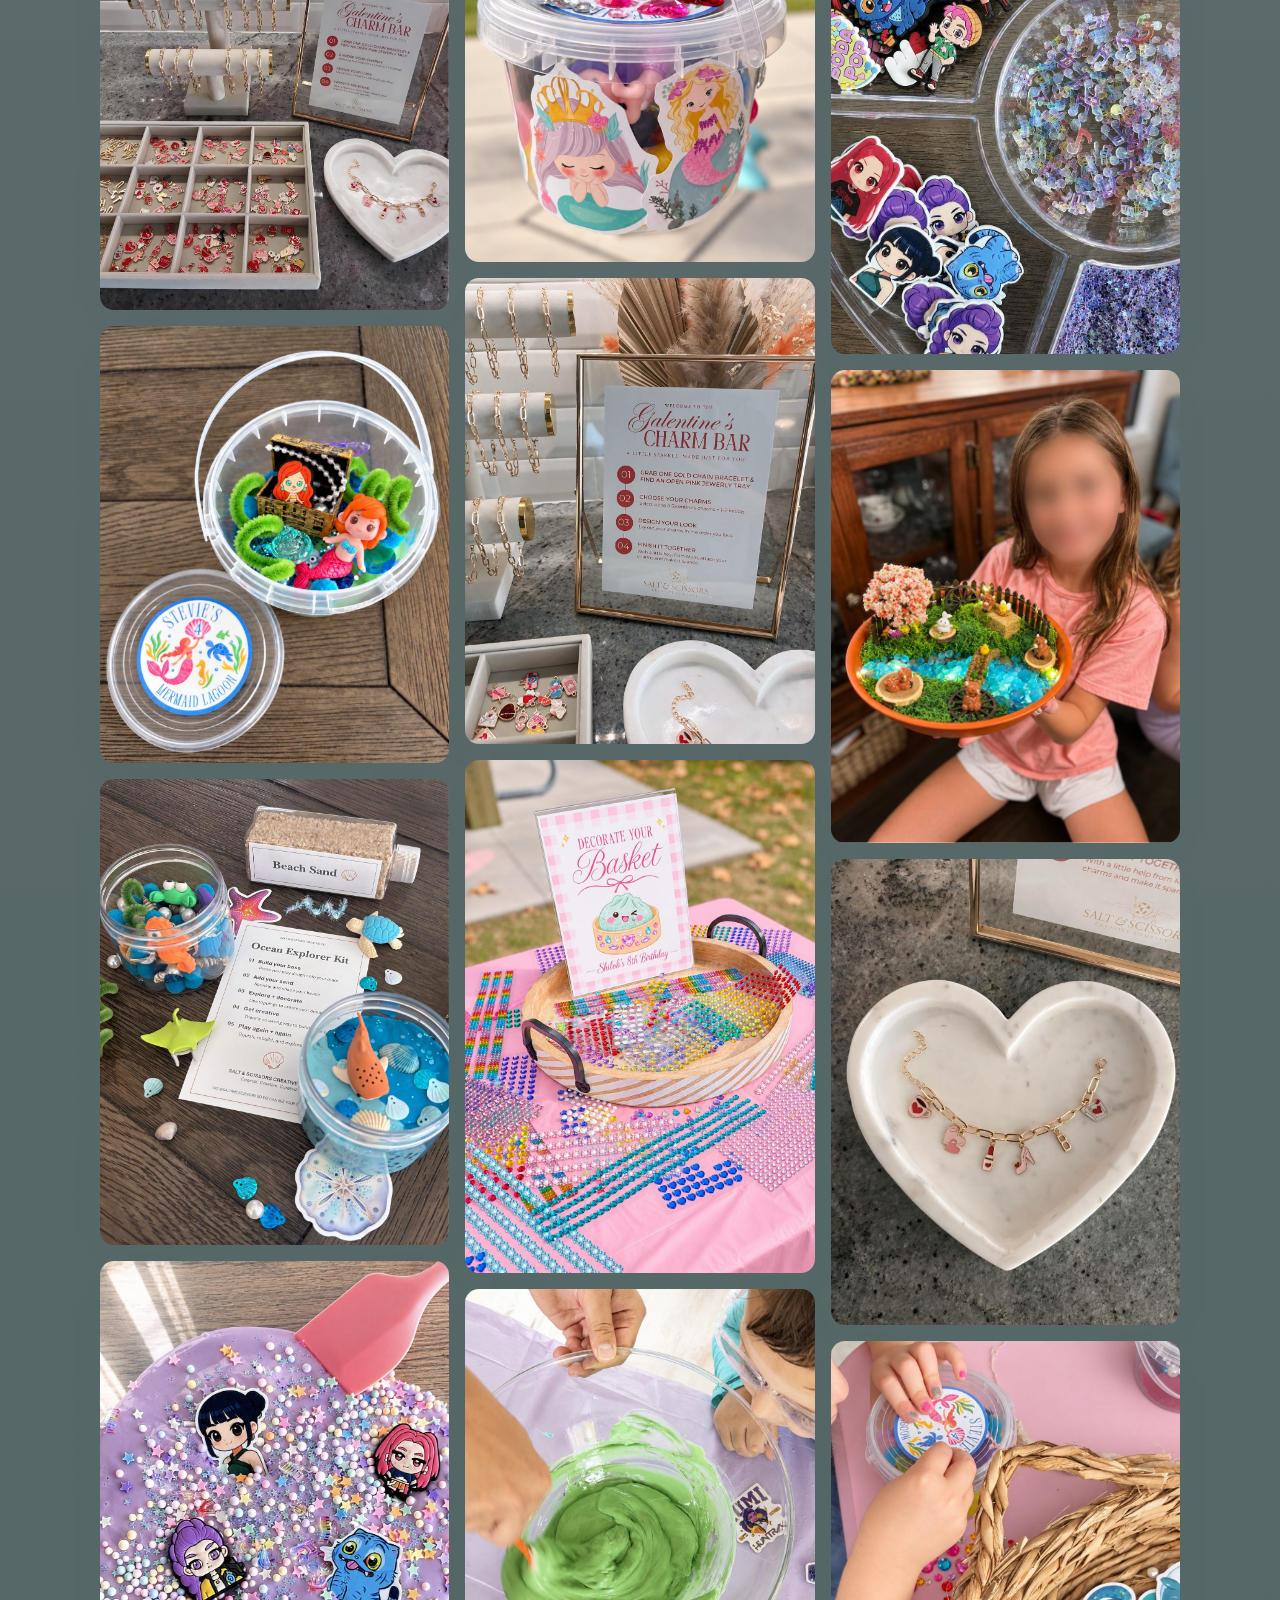
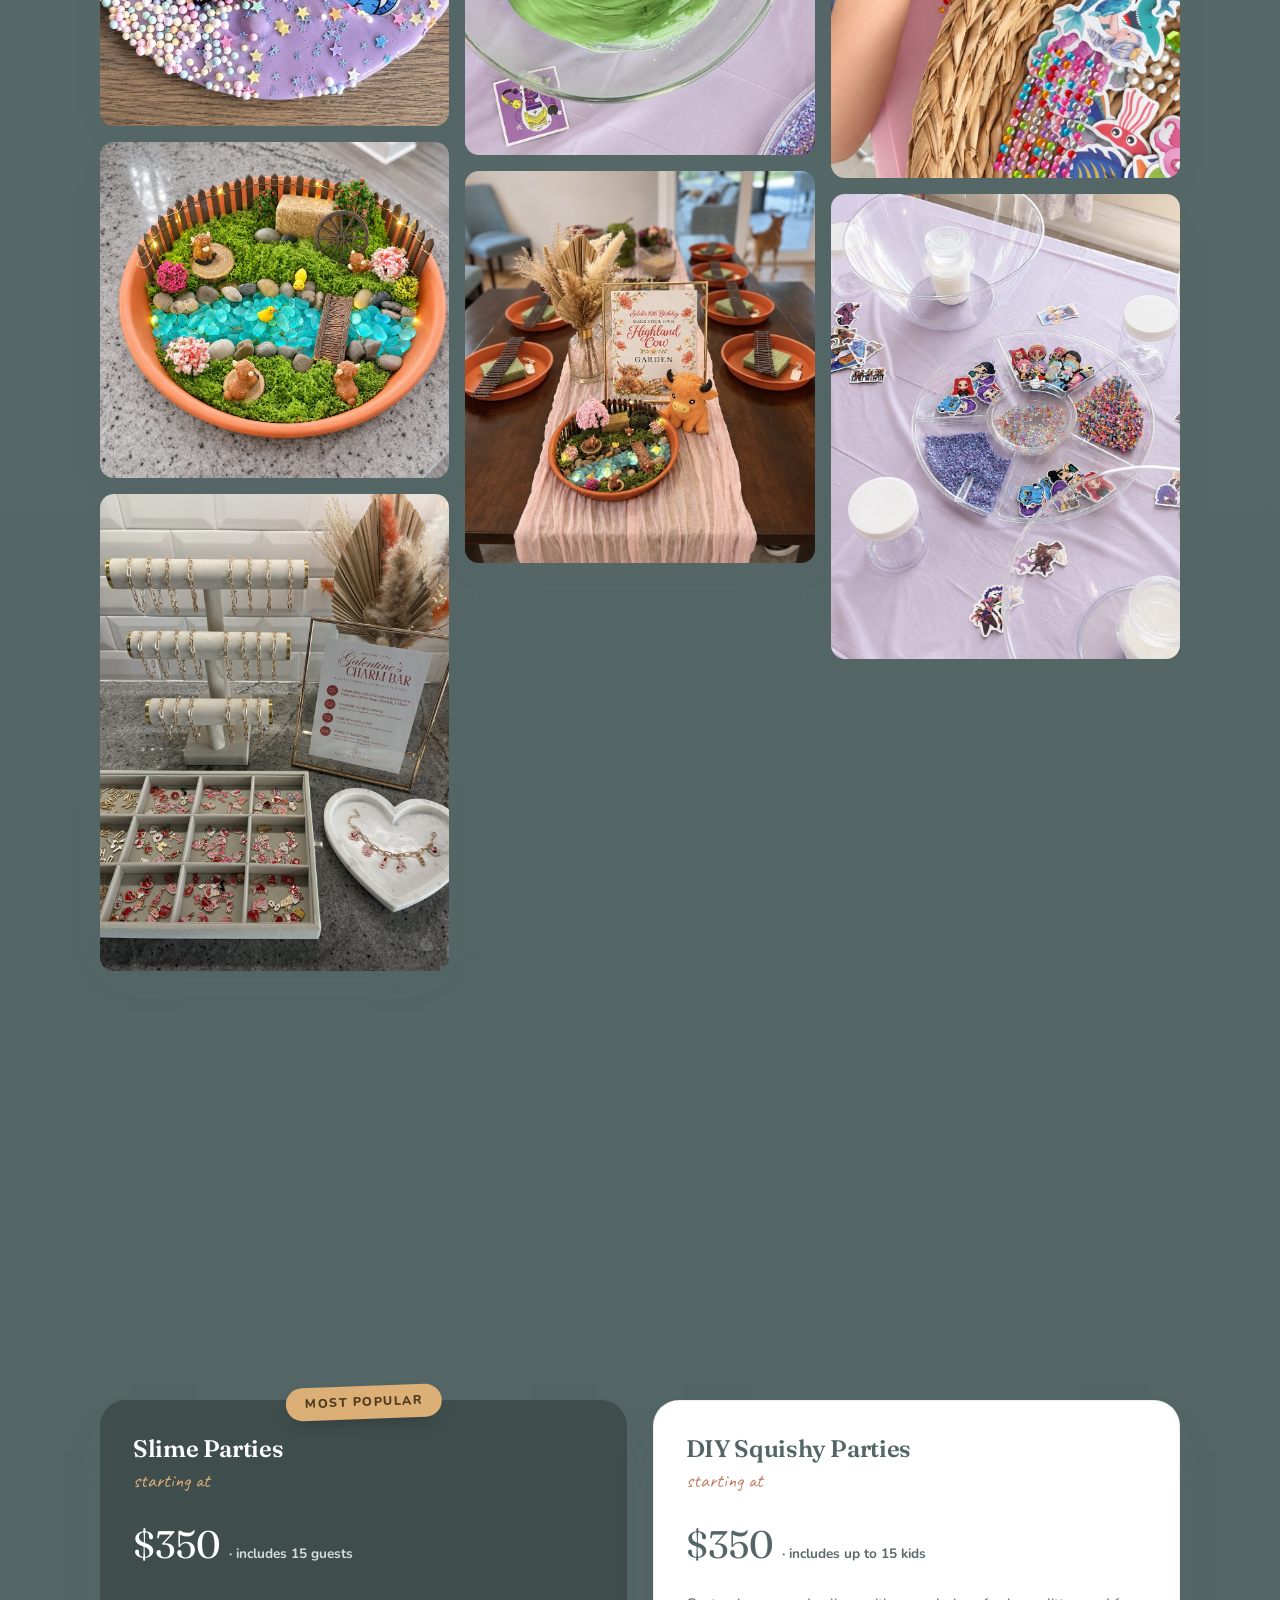
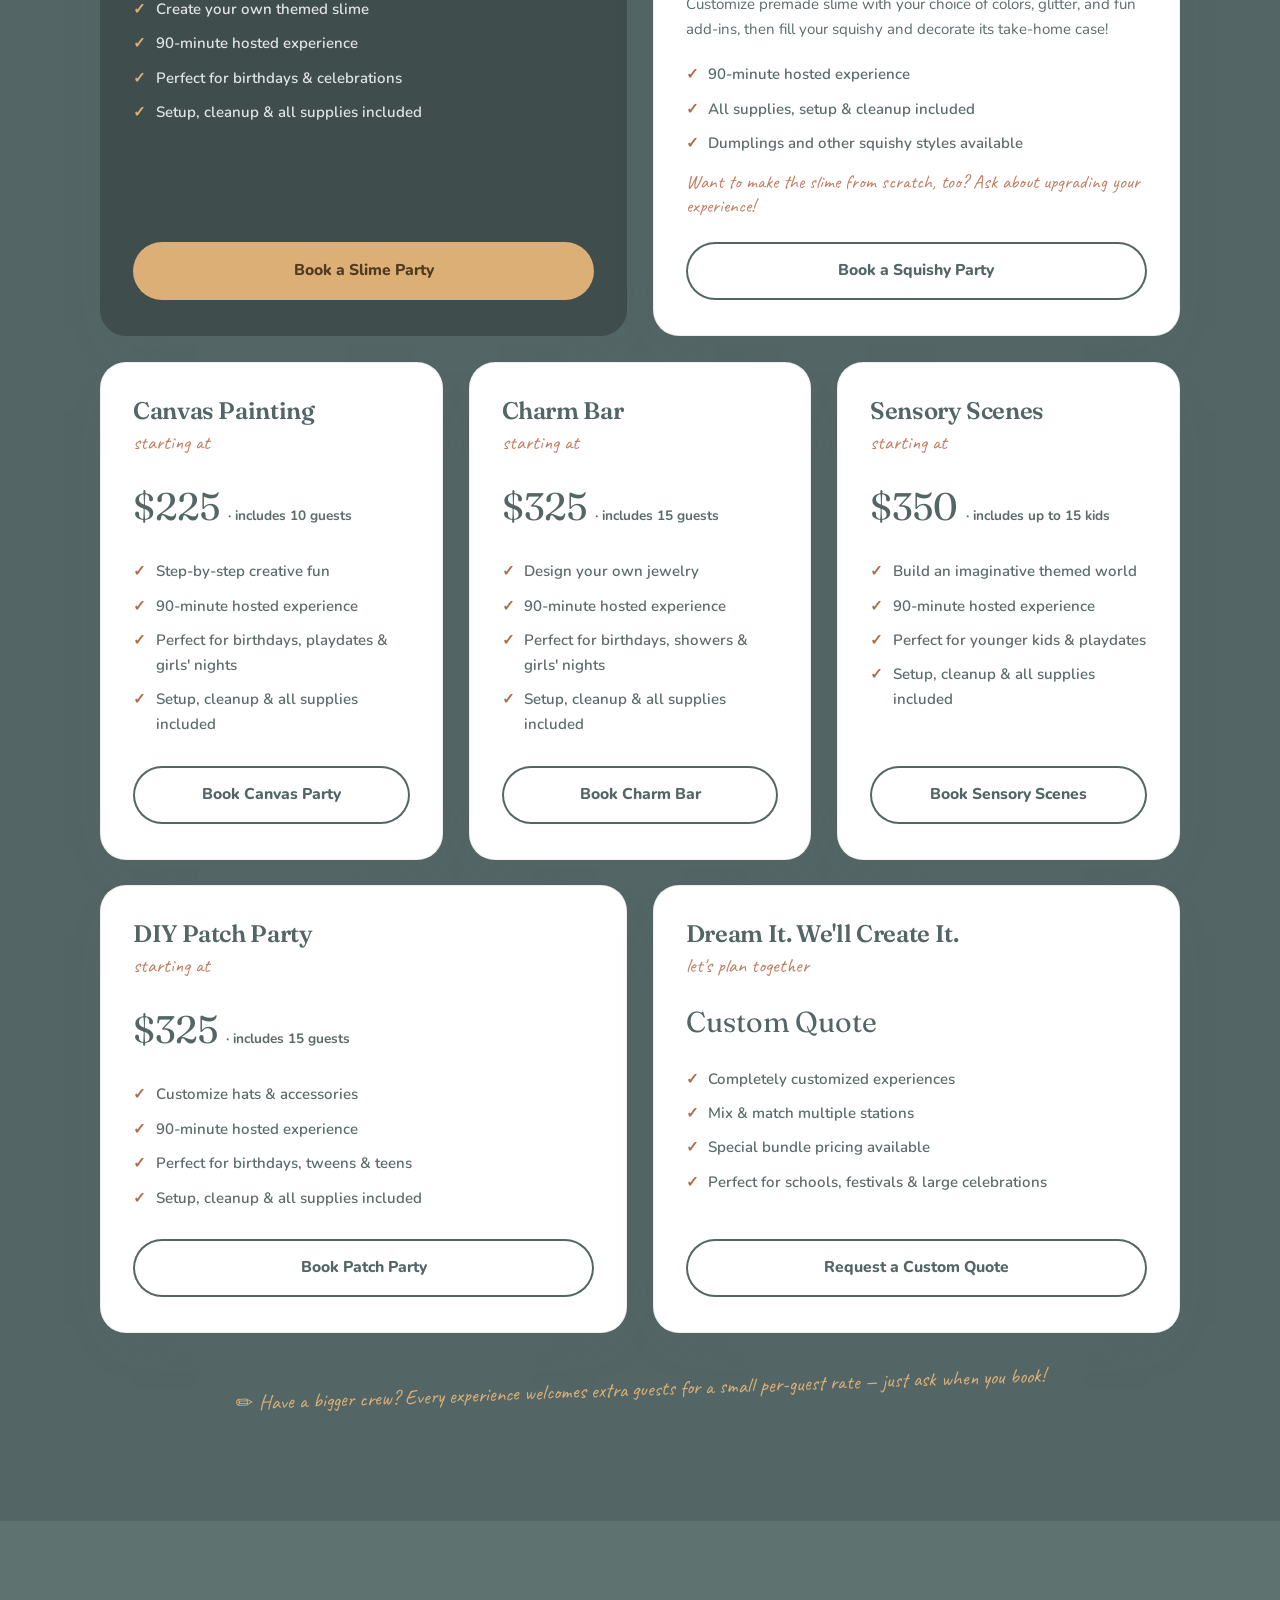
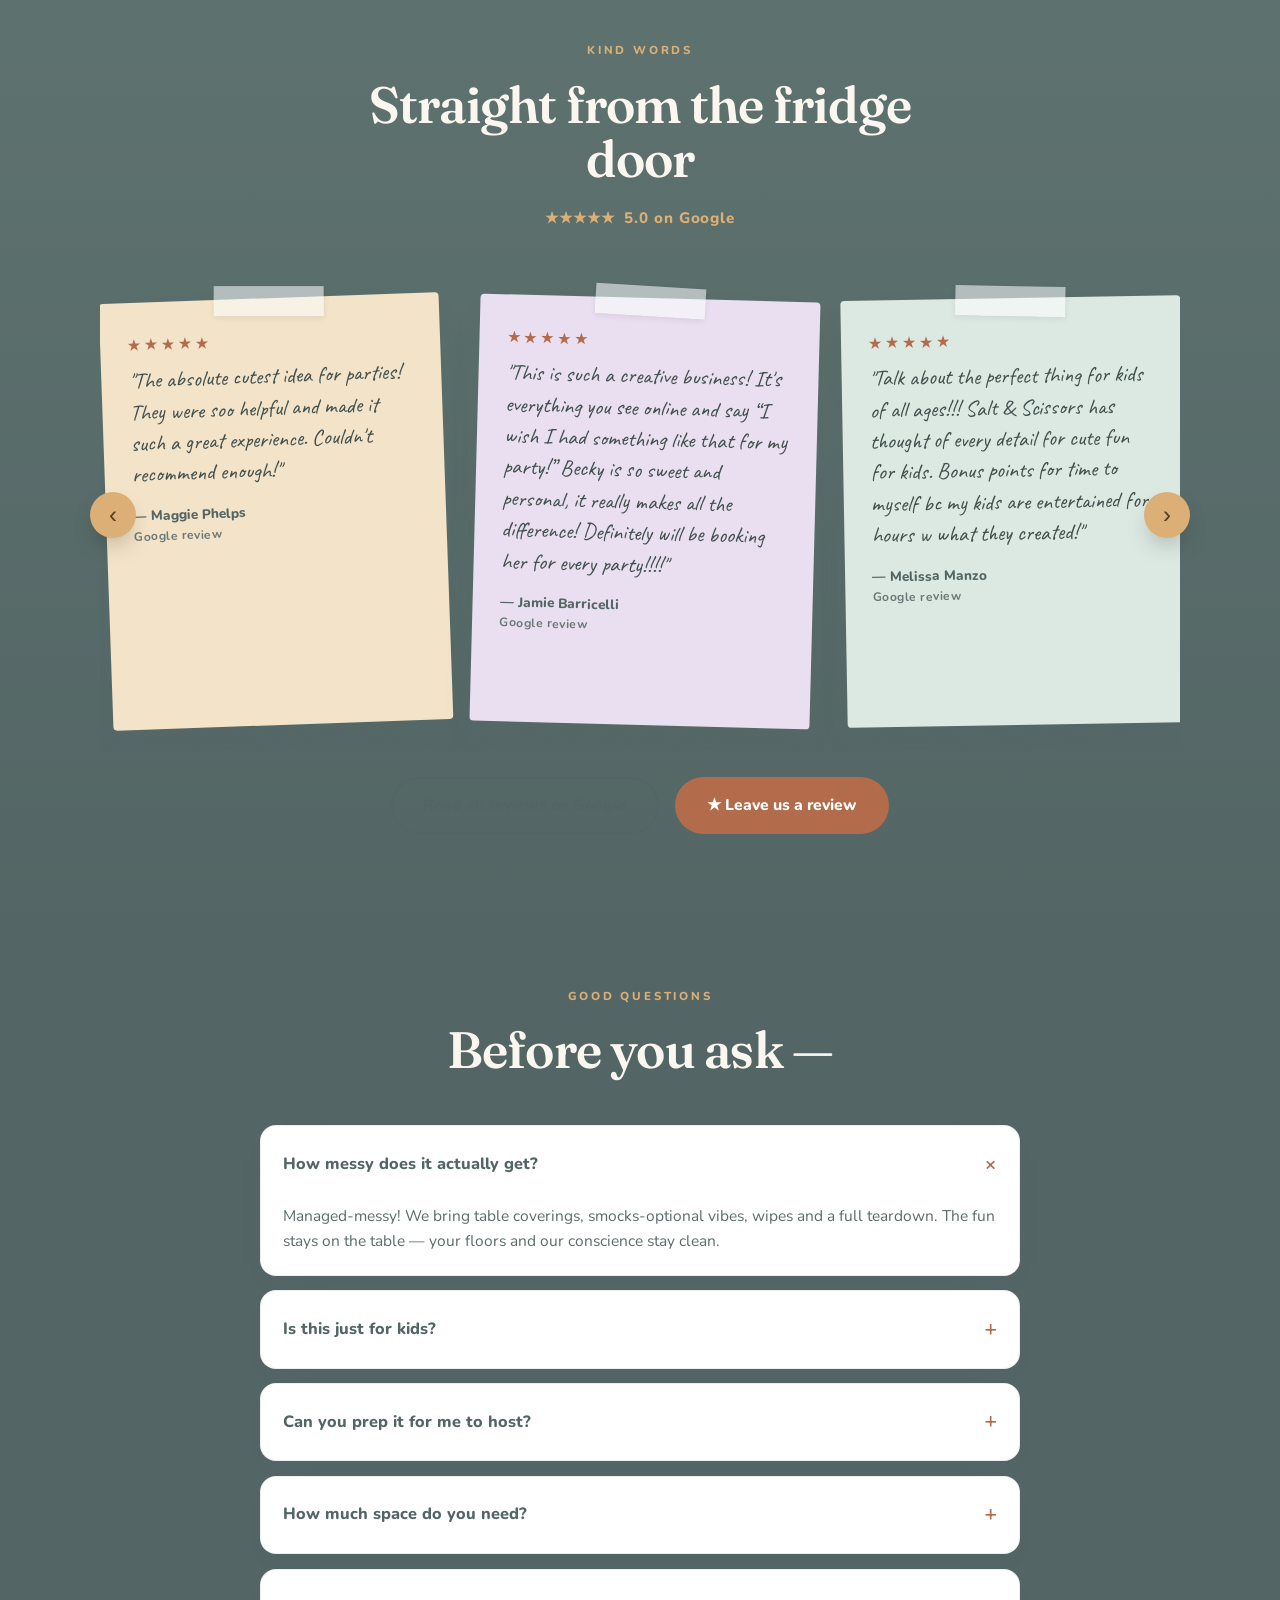
==== commit 244af730: "Site: Slime Parties + DIY Squishy Parties, Sensory Scenes repriced, new photos - Coastal Creamery se" ====
--- a/index.html
+++ b/index.html
@@ -12,7 +12,7 @@
   gtag('config', 'G-K5MRFXG4KS');
 </script>
 <title>Salt &amp; Scissors Creative Co. — Coastal. Creative. Curated. · Wilmington, NC</title>
-<meta name="description" content="Curated craft experiences for kids and adults — Coastal Creamery sensory sundaes, charm bar, canvas & patch parties. Parties, pop-ups and workshops in Wilmington, NC + beyond." />
+<meta name="description" content="Curated craft experiences for kids and adults — slime parties, DIY squishies, charm bar, sensory scenes, canvas & patch parties. Parties, pop-ups and workshops in Wilmington, NC + beyond." />
 <link rel="icon" href="assets/img/logo-full.png?v=2" />
 <link rel="preconnect" href="https://fonts.googleapis.com" />
 <link rel="preconnect" href="https://fonts.gstatic.com" crossorigin />
@@ -212,9 +212,16 @@
   }
 
   /* experience nav cards */
-  .exp-cards{display:grid;grid-template-columns:repeat(3,1fr);gap:1.2rem;margin-bottom:1.5rem}
-  @media(max-width:860px){.exp-cards{grid-template-columns:1fr 1fr}}
-  @media(max-width:560px){.exp-cards{grid-template-columns:1fr}}
+  /* seven cards: two wide, three across, two wide */
+  .exp-cards{display:grid;grid-template-columns:repeat(6,1fr);gap:1.2rem;margin-bottom:1.5rem}
+  .exp-cards>.exp-card{grid-column:span 2}
+  .exp-cards>.exp-card:nth-child(-n+2),.exp-cards>.exp-card:nth-last-child(-n+2){grid-column:span 3}
+  @media(max-width:860px){
+    .exp-cards{grid-template-columns:1fr 1fr}
+    .exp-cards>.exp-card,.exp-cards>.exp-card:nth-child(-n+2),.exp-cards>.exp-card:nth-last-child(-n+2){grid-column:auto}
+    .exp-cards>.exp-card:last-child{grid-column:1/-1}
+  }
+  @media(max-width:560px){.exp-cards{grid-template-columns:1fr}.exp-cards>.exp-card:last-child{grid-column:auto}}
   .exp-card{background:#fff;border-radius:var(--r-md);padding:1.7rem 1.5rem 1.5rem;box-shadow:0 16px 36px -28px rgba(var(--shadow),.6);display:block;transition:transform .3s;position:relative}
   .exp-card:hover{transform:translateY(-6px) rotate(-.4deg)}
   .exp-card .em{font-family:var(--disp);font-style:italic;font-size:1rem;color:var(--terra);letter-spacing:.06em;margin-bottom:.6rem;display:block}
@@ -338,8 +345,17 @@
 
   /* ============ PACKAGES ============ */
   .pack-note{display:inline-block;font-family:var(--hand);font-size:1.3rem;color:var(--terra);transform:rotate(-2deg);margin-bottom:1rem}
-  .packs{display:grid;grid-template-columns:repeat(3,1fr);gap:1.6rem;align-items:stretch}
-  @media(max-width:880px){.packs{grid-template-columns:1fr;max-width:460px;margin-inline:auto}}
+  /* seven cards: two wide, three across, two wide */
+  .packs{display:grid;grid-template-columns:repeat(6,1fr);gap:1.6rem;align-items:stretch}
+  .packs>.pack{grid-column:span 2}
+  .packs>.pack:nth-child(-n+2),.packs>.pack:nth-last-child(-n+2){grid-column:span 3}
+  @media(max-width:880px){
+    .packs{grid-template-columns:1fr;max-width:460px;margin-inline:auto}
+    .packs>.pack,.packs>.pack:nth-child(-n+2),.packs>.pack:nth-last-child(-n+2){grid-column:auto}
+  }
+  .pack .pdesc{font-size:.94rem;color:var(--ink-soft);margin-top:1rem}
+  .pack .upsell{font-family:var(--hand);font-size:1.2rem;line-height:1.25;color:var(--clay);margin:-.9rem 0 1.5rem}
+  .exp-row p.exp-sub{font-family:var(--disp);font-style:italic;font-size:1.08rem;color:var(--sand);margin-bottom:.7rem}
   .pack{
     background:#fff;border-radius:var(--r-lg);padding:2.2rem 2rem;position:relative;
     border:1px solid rgba(var(--shadow),.1);box-shadow:0 20px 44px -30px rgba(var(--shadow),.55);
@@ -358,6 +374,7 @@
   .pack.feat h3,.pack.feat .price{color:#fff}
   .pack.feat .for{color:var(--sand)}
   .pack.feat li{color:rgba(254,255,255,.85)}
+  .pack.feat .price small{color:rgba(254,255,255,.8)}
   .pack.feat li::before{color:var(--sand)}
   .pack .ribbon{
     position:absolute;top:-15px;left:50%;transform:translateX(-50%) rotate(-2deg);
@@ -553,8 +570,8 @@
 <!-- MARQUEE -->
 <div class="marquee" aria-hidden="true">
   <div class="marquee-track">
-    <span>Sensory Sundaes</span><span>Charm Bar</span><span>Canvas Parties</span><span>Patch Parties</span><span>Sensory Scenes</span><span>Pop-Ups &amp; Workshops</span>
-    <span>Sensory Sundaes</span><span>Charm Bar</span><span>Canvas Parties</span><span>Patch Parties</span><span>Sensory Scenes</span><span>Pop-Ups &amp; Workshops</span>
+    <span>Slime Parties</span><span>DIY Squishies</span><span>Charm Bar</span><span>Canvas Parties</span><span>Patch Parties</span><span>Sensory Scenes</span><span>Pop-Ups &amp; Workshops</span>
+    <span>Slime Parties</span><span>DIY Squishies</span><span>Charm Bar</span><span>Canvas Parties</span><span>Patch Parties</span><span>Sensory Scenes</span><span>Pop-Ups &amp; Workshops</span>
   </div>
 </div>
 
@@ -568,27 +585,29 @@
     </div>
 
     <div class="exp-cards reveal">
-      <a class="exp-card" href="#exp-sundaes"><span class="em">No. 01</span><h3>Coastal Creamery Sensory Sundaes</h3><p>Our signature sensory sundae experience featuring custom slime or play dough creations.</p><span class="go">explore ↓</span></a>
-      <a class="exp-card" href="#exp-charm"><span class="em">No. 02</span><h3>Charm Bar Experience</h3><p>Design one-of-a-kind keepsakes with curated charms, chains, and accessories.</p><span class="go">explore ↓</span></a>
-      <a class="exp-card" href="#exp-scenes"><span class="em">No. 03</span><h3>Sensory Scenes</h3><p>Create imaginative themed worlds with your choice of sensory base, curated accessories, and endless creativity.</p><span class="go">explore ↓</span></a>
-      <a class="exp-card" href="#exp-canvas"><span class="em">No. 04</span><h3>Canvas Painting Party</h3><p>Paint, create, and celebrate with a custom canvas experience.</p><span class="go">explore ↓</span></a>
-      <a class="exp-card" href="#exp-patch"><span class="em">No. 05</span><h3>DIY Patch Party</h3><p>Customize hats and accessories with fun patches and creative flair.</p><span class="go">explore ↓</span></a>
-      <a class="exp-card" href="#exp-custom"><span class="em">No. 06</span><h3>Custom Creative Experience</h3><p>Dream it, and we'll design a one-of-a-kind creative experience just for your celebration.</p><span class="go">explore ↓</span></a>
-    </div>
-
-    <div class="exp-row" id="exp-sundaes">
+      <a class="exp-card" href="#exp-slime"><span class="em">No. 01</span><h3>Slime Parties</h3><p>Coastal Creamery slime sundaes, cloud slime, and themed slime experiences.</p><span class="go">explore ↓</span></a>
+      <a class="exp-card" href="#exp-squishy"><span class="em">No. 02</span><h3>DIY Squishy Parties</h3><p>Make your own slime-filled squishy, including dumplings, and decorate its take-home case.</p><span class="go">explore ↓</span></a>
+      <a class="exp-card" href="#exp-charm"><span class="em">No. 03</span><h3>Charm Bar Experience</h3><p>Design one-of-a-kind keepsakes with curated charms, chains, and accessories.</p><span class="go">explore ↓</span></a>
+      <a class="exp-card" href="#exp-scenes"><span class="em">No. 04</span><h3>Sensory Scenes</h3><p>Create imaginative themed worlds with your choice of sensory base, curated accessories, and endless creativity.</p><span class="go">explore ↓</span></a>
+      <a class="exp-card" href="#exp-canvas"><span class="em">No. 05</span><h3>Canvas Painting Party</h3><p>Paint, create, and celebrate with a custom canvas experience.</p><span class="go">explore ↓</span></a>
+      <a class="exp-card" href="#exp-patch"><span class="em">No. 06</span><h3>DIY Patch Party</h3><p>Customize hats and accessories with fun patches and creative flair.</p><span class="go">explore ↓</span></a>
+      <a class="exp-card" href="#exp-custom"><span class="em">No. 07</span><h3>Custom Creative Experience</h3><p>Dream it, and we'll design a one-of-a-kind creative experience just for your celebration.</p><span class="go">explore ↓</span></a>
+    </div>
+
+    <div class="exp-row" id="exp-slime">
       <div class="exp-media reveal">
         <div class="stack">
+          <img src="assets/img/slime-2.jpg" loading="lazy" alt="Sensory sundae slime cup"/>
           <img src="assets/img/slime-5.jpg" loading="lazy" alt="Slime mixing in progress"/>
           <img src="assets/img/slime-8.jpg" loading="lazy" alt="Finished colorful slime"/>
           <img src="assets/img/slime-1.jpg" loading="lazy" alt="Coastal Creamery sensory sundae with cherry"/>
-          <img src="assets/img/slime-2.jpg" loading="lazy" alt="Sensory sundae slime cup"/>
           <img src="assets/img/slime-7.jpg" loading="lazy" alt="Slime sundae creation"/>
         </div>
       </div>
       <div class="reveal d1">
         <div class="exp-num">No. 01 — Our Signature Experience</div>
-        <h3>Coastal Creamery</h3>
+        <h3>Slime Parties</h3>
+        <p class="exp-sub">Coastal Creamery slime sundaes, cloud slime, and themed slime experiences</p>
         <p>Meet our signature sensory experience! Guests create their own themed slime, then personalize it with colors, drizzles, sprinkles, charms, fun mix-ins, and a decorated take-home container. Every creation is customized to match your celebration, making it completely one of a kind.</p>
         <p style="margin-top:.8rem">Prefer play dough? Play dough is available upon request for younger guests or slime-free celebrations.</p>
         <div class="chips">
@@ -599,7 +618,35 @@
         </div>
         <div class="exp-foot">
           <span class="ages">&#x270F;&#xFE0E; Ages 4+</span>
-          <a class="invest" href="#price-sundaes"><span class="lbl">View Investment</span><span class="arrow">↓</span></a>
+          <a class="invest" href="#price-slime"><span class="lbl">View Investment</span><span class="arrow">↓</span></a>
+        </div>
+      </div>
+    </div>
+
+    <div class="exp-row" id="exp-squishy">
+      <div class="exp-media reveal">
+        <div class="stack">
+          <img src="assets/img/squishy-4.jpg" loading="lazy" alt="Dumpling squishy in its take-home case"/>
+          <img src="assets/img/squishy-1.jpg" loading="lazy" alt="Squeezing a finished slime-filled squishy"/>
+          <img src="assets/img/squishy-3.jpg" loading="lazy" alt="Decorate your basket station with gems and stickers"/>
+          <img src="assets/img/squishy-2.jpg" loading="lazy" alt="Customize your dumpling squishy station"/>
+          <img src="assets/img/squishy-5.jpg" loading="lazy" alt="Slime station set up for a party"/>
+        </div>
+      </div>
+      <div class="reveal d1">
+        <div class="exp-num">No. 02 — squish, fill &amp; decorate</div>
+        <h3>DIY Squishy Parties</h3>
+        <p>Customize premade slime with your choice of colors, glitter, and fun add-ins, then fill your squishy and decorate its take-home case!</p>
+        <p style="margin-top:.8rem">Want to make the slime from scratch, too? Ask about upgrading your experience!</p>
+        <div class="chips">
+          <span class="chip hl">Fill your own squishy</span>
+          <span class="chip">Dumplings &amp; other styles</span>
+          <span class="chip">Colors, glitter &amp; add-ins</span>
+          <span class="chip">Decorated take-home case</span>
+        </div>
+        <div class="exp-foot">
+          <span class="ages">&#x270F;&#xFE0E; squish it, fill it, take it home</span>
+          <a class="invest" href="#price-squishy"><span class="lbl">View Investment</span><span class="arrow">↓</span></a>
         </div>
       </div>
     </div>
@@ -615,7 +662,7 @@
         </div>
       </div>
       <div class="reveal d1">
-        <div class="exp-num">No. 02 — endless customization</div>
+        <div class="exp-num">No. 03 — endless customization</div>
         <h3>The Charm Bar Experience</h3>
         <p>A fully hosted charm bar featuring curated charms, chains, and accessories for creating personalized keepsakes. From bracelets and necklaces to keychains and more, every creation is one of a kind.</p>
         <div class="chips">
@@ -633,13 +680,17 @@
 
     <div class="exp-row" id="exp-scenes">
       <div class="exp-media reveal">
-        <div class="stack two">
+        <div class="stack">
+          <img src="assets/img/sensory-2.jpg" loading="lazy" alt="Sensory play dough jars"/>
+          <img src="assets/img/sensory-5.jpg" loading="lazy" alt="Mermaid lagoon sensory scene in a take-home bucket"/>
+          <img src="assets/img/sensory-6.jpg" loading="lazy" alt="Decorated sensory scene bucket"/>
+          <img src="assets/img/sensory-3.jpg" loading="lazy" alt="Choosing treasures for a sensory scene"/>
+          <img src="assets/img/sensory-4.jpg" loading="lazy" alt="Adding a custom label to a sensory scene"/>
           <img src="assets/img/sensory-1.jpg" loading="lazy" alt="Ocean Explorer kit with beach sand and shells"/>
-          <img src="assets/img/sensory-2.jpg" loading="lazy" alt="Sensory play dough jars"/>
         </div>
       </div>
       <div class="reveal d1">
-        <div class="exp-num">No. 03 — imagination stations</div>
+        <div class="exp-num">No. 04 — imagination stations</div>
         <h3>Sensory Scenes</h3>
         <p>Create imaginative themed worlds with your choice of sensory base, curated accessories, and endless creativity. Every child builds a one-of-a-kind sensory scene to take home for continued imaginative play. Fully hosted, mess handled.</p>
         <div class="chips">
@@ -662,7 +713,7 @@
         </div>
       </div>
       <div class="reveal d1">
-        <div class="exp-num">No. 04 — paint &amp; celebrate</div>
+        <div class="exp-num">No. 05 — paint &amp; celebrate</div>
         <h3>Canvas Painting Party</h3>
         <p>A fully hosted canvas painting party customized to your theme. We provide everything needed for guests to paint, create, and celebrate with a masterpiece they'll be proud to take home.</p>
         <div class="chips">
@@ -685,7 +736,7 @@
         </div>
       </div>
       <div class="reveal d1">
-        <div class="exp-num">No. 05 — wear your art</div>
+        <div class="exp-num">No. 06 — wear your art</div>
         <h3>DIY Patch Party</h3>
         <p>A fully hosted patch party customized to your theme. Guests personalize curated accessories with fun patches to create one-of-a-kind keepsakes they'll love to wear and use. Supplies, setup, and cleanup included.</p>
         <div class="chips">
@@ -703,12 +754,15 @@
 
     <div class="exp-row" id="exp-custom">
       <div class="exp-media reveal">
-        <div class="art-wrap">
-          <figure class="polaroid art-frame"><div class="ph" style="aspect-ratio:4/5"><img src="assets/img/custom-1.jpg" loading="lazy" alt="Create-your-own fairy garden table with terracotta pots and tiny decorations"/></div><figcaption>dream it up!</figcaption></figure>
+        <div class="stack">
+          <img src="assets/img/custom-5.jpg" loading="lazy" alt="Finished highland cow fairy garden"/>
+          <img src="assets/img/custom-2.jpg" loading="lazy" alt="Make-your-own highland cow garden party table"/>
+          <img src="assets/img/custom-3.jpg" loading="lazy" alt="Guest holding her finished garden"/>
+          <img src="assets/img/custom-4.jpg" loading="lazy" alt="Garden party table ready for guests"/>
         </div>
       </div>
       <div class="reveal d1">
-        <div class="exp-num">No. 06 — Dream It. We'll Create It.</div>
+        <div class="exp-num">No. 07 — Dream It. We'll Create It.</div>
         <h3>Custom Creative Experience</h3>
         <p>Dream it, and we'll design a one-of-a-kind creative experience just for your celebration. From decorating mermaid treasure chests and building fairy gardens to creating terrariums, tie-dye projects, and other custom crafts, every experience is designed just for you.</p>
         <div class="chips">
@@ -772,22 +826,34 @@
     </div>
     <div class="filters reveal">
       <button class="fbtn on" data-f="all">All</button>
-      <button class="fbtn" data-f="slime">Sensory Sundaes</button>
+      <button class="fbtn" data-f="slime">Slime</button>
+      <button class="fbtn" data-f="squishy">Squishies</button>
       <button class="fbtn" data-f="charm">Charm Bar</button>
       <button class="fbtn" data-f="sensory">Sensory Scenes</button>
+      <button class="fbtn" data-f="custom">Custom</button>
     </div>
     <div class="masonry reveal" id="masonry">
       <figure data-cat="slime" data-label="sundae slime"><img src="assets/img/slime-1.jpg" width="1125" height="1500" loading="lazy" alt="Sensory sundae slime"/></figure>
+      <figure data-cat="squishy" data-label="dumpling station"><img src="assets/img/squishy-2.jpg" width="1064" height="1478" loading="lazy" alt="Customize your dumpling squishy station"/></figure>
       <figure data-cat="charm" data-label="charm bar"><img src="assets/img/charm-5.jpg" width="1125" height="1500" loading="lazy" alt="Charm bracelet close up"/></figure>
+      <figure data-cat="sensory" data-label="mermaid lagoon"><img src="assets/img/sensory-5.jpg" width="1080" height="1350" loading="lazy" alt="Mermaid lagoon sensory scene"/></figure>
       <figure data-cat="sensory" data-label="ocean explorer"><img src="assets/img/sensory-2.jpg" width="1125" height="1500" loading="lazy" alt="Sensory play jars"/></figure>
       <figure data-cat="slime" data-label="slime magic"><img src="assets/img/slime-8.jpg" width="970" height="1293" loading="lazy" alt="Colorful slime"/></figure>
+      <figure data-cat="custom" data-label="tiny garden"><img src="assets/img/custom-5.jpg" width="1280" height="1229" loading="lazy" alt="Finished highland cow fairy garden"/></figure>
       <figure data-cat="charm" data-label="bff bracelets"><img src="assets/img/charm-7.jpg" width="1098" height="1500" loading="lazy" alt="Finished charm bracelet"/></figure>
+      <figure data-cat="squishy" data-label="so squishy"><img src="assets/img/squishy-1.jpg" width="1086" height="1448" loading="lazy" alt="Squeezing a slime-filled squishy"/></figure>
       <figure data-cat="slime" data-label="mix-ins"><img src="assets/img/slime-3.jpg" width="941" height="1255" loading="lazy" alt="Slime toppings"/></figure>
+      <figure data-cat="sensory" data-label="take-home bucket"><img src="assets/img/sensory-6.jpg" width="1080" height="1350" loading="lazy" alt="Decorated sensory scene bucket"/></figure>
       <figure data-cat="charm" data-label="the workshop"><img src="assets/img/charm-4.jpg" width="1125" height="1500" loading="lazy" alt="Bracelet making"/></figure>
+      <figure data-cat="squishy" data-label="decorate your basket"><img src="assets/img/squishy-3.jpg" width="1020" height="1500" loading="lazy" alt="Gems and stickers for decorating"/></figure>
       <figure data-cat="slime" data-label="fresh batch"><img src="assets/img/slime-6.jpg" width="984" height="1312" loading="lazy" alt="Slime creation"/></figure>
+      <figure data-cat="custom" data-label="garden party"><img src="assets/img/custom-2.jpg" width="1029" height="1155" loading="lazy" alt="Make-your-own garden party table"/></figure>
       <figure data-cat="sensory" data-label="beach in a jar"><img src="assets/img/sensory-1.jpg" width="1125" height="1500" loading="lazy" alt="Ocean explorer kit"/></figure>
+      <figure data-cat="sensory" data-label="pick your treasures"><img src="assets/img/sensory-3.jpg" width="990" height="1500" loading="lazy" alt="Choosing treasures for a sensory scene"/></figure>
       <figure data-cat="slime" data-label="cherry on top"><img src="assets/img/slime-9.jpg" width="941" height="1255" loading="lazy" alt="Slime sundae"/></figure>
+      <figure data-cat="custom" data-label="made it myself"><img src="assets/img/custom-3.jpg" width="742" height="1004" loading="lazy" alt="Guest holding her finished garden"/></figure>
       <figure data-cat="charm" data-label="every charm"><img src="assets/img/charm-3.jpg" width="1125" height="1500" loading="lazy" alt="Charm supplies"/></figure>
+      <figure data-cat="sensory" data-label="finishing touch"><img src="assets/img/sensory-4.jpg" width="1080" height="1350" loading="lazy" alt="Adding a custom label to a sensory scene"/></figure>
       <figure data-cat="slime" data-label="squish tested"><img src="assets/img/slime-5.jpg" width="956" height="1275" loading="lazy" alt="Slime play"/></figure>
     </div>
   </div>
@@ -801,9 +867,9 @@
       <h2>Creative Experiences for Every Celebration</h2>
     </div>
     <div class="packs">
-      <div class="pack feat reveal" id="price-sundaes">
+      <div class="pack feat reveal" id="price-slime">
         <div class="ribbon">Most Popular</div>
-        <h3>Coastal Creamery</h3>
+        <h3>Slime Parties</h3>
         <div class="for">starting at</div>
         <div class="price">$350 <small>· includes 15 guests</small></div>
         <ul>
@@ -812,9 +878,22 @@
           <li>Perfect for birthdays &amp; celebrations</li>
           <li>Setup, cleanup &amp; all supplies included</li>
         </ul>
-        <a href="#book" class="btn btn-primary" style="background:var(--sand);color:#513a1e">Book Coastal Creamery</a>
-      </div>
-      <div class="pack reveal d1" id="price-canvas">
+        <a href="#book" class="btn btn-primary" style="background:var(--sand);color:#513a1e">Book a Slime Party</a>
+      </div>
+      <div class="pack reveal d1" id="price-squishy">
+        <h3>DIY Squishy Parties</h3>
+        <div class="for">starting at</div>
+        <div class="price">$350 <small>· includes up to 15 kids</small></div>
+        <p class="pdesc">Customize premade slime with your choice of colors, glitter, and fun add-ins, then fill your squishy and decorate its take-home case!</p>
+        <ul>
+          <li>90-minute hosted experience</li>
+          <li>All supplies, setup &amp; cleanup included</li>
+          <li>Dumplings and other squishy styles available</li>
+        </ul>
+        <p class="upsell">Want to make the slime from scratch, too? Ask about upgrading your experience!</p>
+        <a href="#book" class="btn btn-ghost">Book a Squishy Party</a>
+      </div>
+      <div class="pack reveal" id="price-canvas">
         <h3>Canvas Painting</h3>
         <div class="for">starting at</div>
         <div class="price">$225 <small>· includes 10 guests</small></div>
@@ -826,7 +905,7 @@
         </ul>
         <a href="#book" class="btn btn-ghost">Book Canvas Party</a>
       </div>
-      <div class="pack reveal d2" id="price-charm">
+      <div class="pack reveal d1" id="price-charm">
         <h3>Charm Bar</h3>
         <div class="for">starting at</div>
         <div class="price">$325 <small>· includes 15 guests</small></div>
@@ -838,10 +917,10 @@
         </ul>
         <a href="#book" class="btn btn-ghost">Book Charm Bar</a>
       </div>
-      <div class="pack reveal" id="price-scenes">
+      <div class="pack reveal d2" id="price-scenes">
         <h3>Sensory Scenes</h3>
         <div class="for">starting at</div>
-        <div class="price">$275 <small>· includes 10 guests</small></div>
+        <div class="price">$350 <small>· includes up to 15 kids</small></div>
         <ul>
           <li>Build an imaginative themed world</li>
           <li>90-minute hosted experience</li>
@@ -850,7 +929,7 @@
         </ul>
         <a href="#book" class="btn btn-ghost">Book Sensory Scenes</a>
       </div>
-      <div class="pack reveal d1" id="price-patch">
+      <div class="pack reveal" id="price-patch">
         <h3>DIY Patch Party</h3>
         <div class="for">starting at</div>
         <div class="price">$325 <small>· includes 15 guests</small></div>
@@ -862,7 +941,7 @@
         </ul>
         <a href="#book" class="btn btn-ghost">Book Patch Party</a>
       </div>
-      <div class="pack reveal d2" id="price-custom">
+      <div class="pack reveal d1" id="price-custom">
         <h3>Dream It. We'll Create It.</h3>
         <div class="for">let's plan together</div>
         <div class="price" style="font-size:1.8rem">Custom Quote</div>
@@ -919,7 +998,7 @@
       </details>
       <details>
         <summary>Is this just for kids?</summary>
-        <div class="a">Not even close. Sensory sundaes shine for ages 4–12 and sensory scenes for 2–8, but the charm bar and canvas parties are grown-up favorites — girls' nights, showers, team events. Tell us your crowd and we'll tune it to fit.</div>
+        <div class="a">Not even close. Slime parties shine for ages 4–12 and sensory scenes for 2–8, but the charm bar and canvas parties are grown-up favorites — girls' nights, showers, team events. Tell us your crowd and we'll tune it to fit.</div>
       </details>
       <details>
         <summary>Can you prep it for me to host?</summary>
@@ -965,7 +1044,7 @@
             <div class="field"><label for="date">Preferred Event Date</label><input id="date" type="date" required/></div>
             <div class="field"><label for="exp">Experience</label>
               <select id="exp">
-                <option>Coastal Creamery Sensory Sundaes</option><option>Charm Bar Experience</option><option>Sensory Scenes</option>
+                <option>Slime Party</option><option>DIY Squishy Party</option><option>Charm Bar Experience</option><option>Sensory Scenes</option>
                 <option>Canvas Painting Party</option><option>DIY Patch Party</option><option>Custom Creative Experience</option>
                 <option>Help me pick!</option>
               </select>
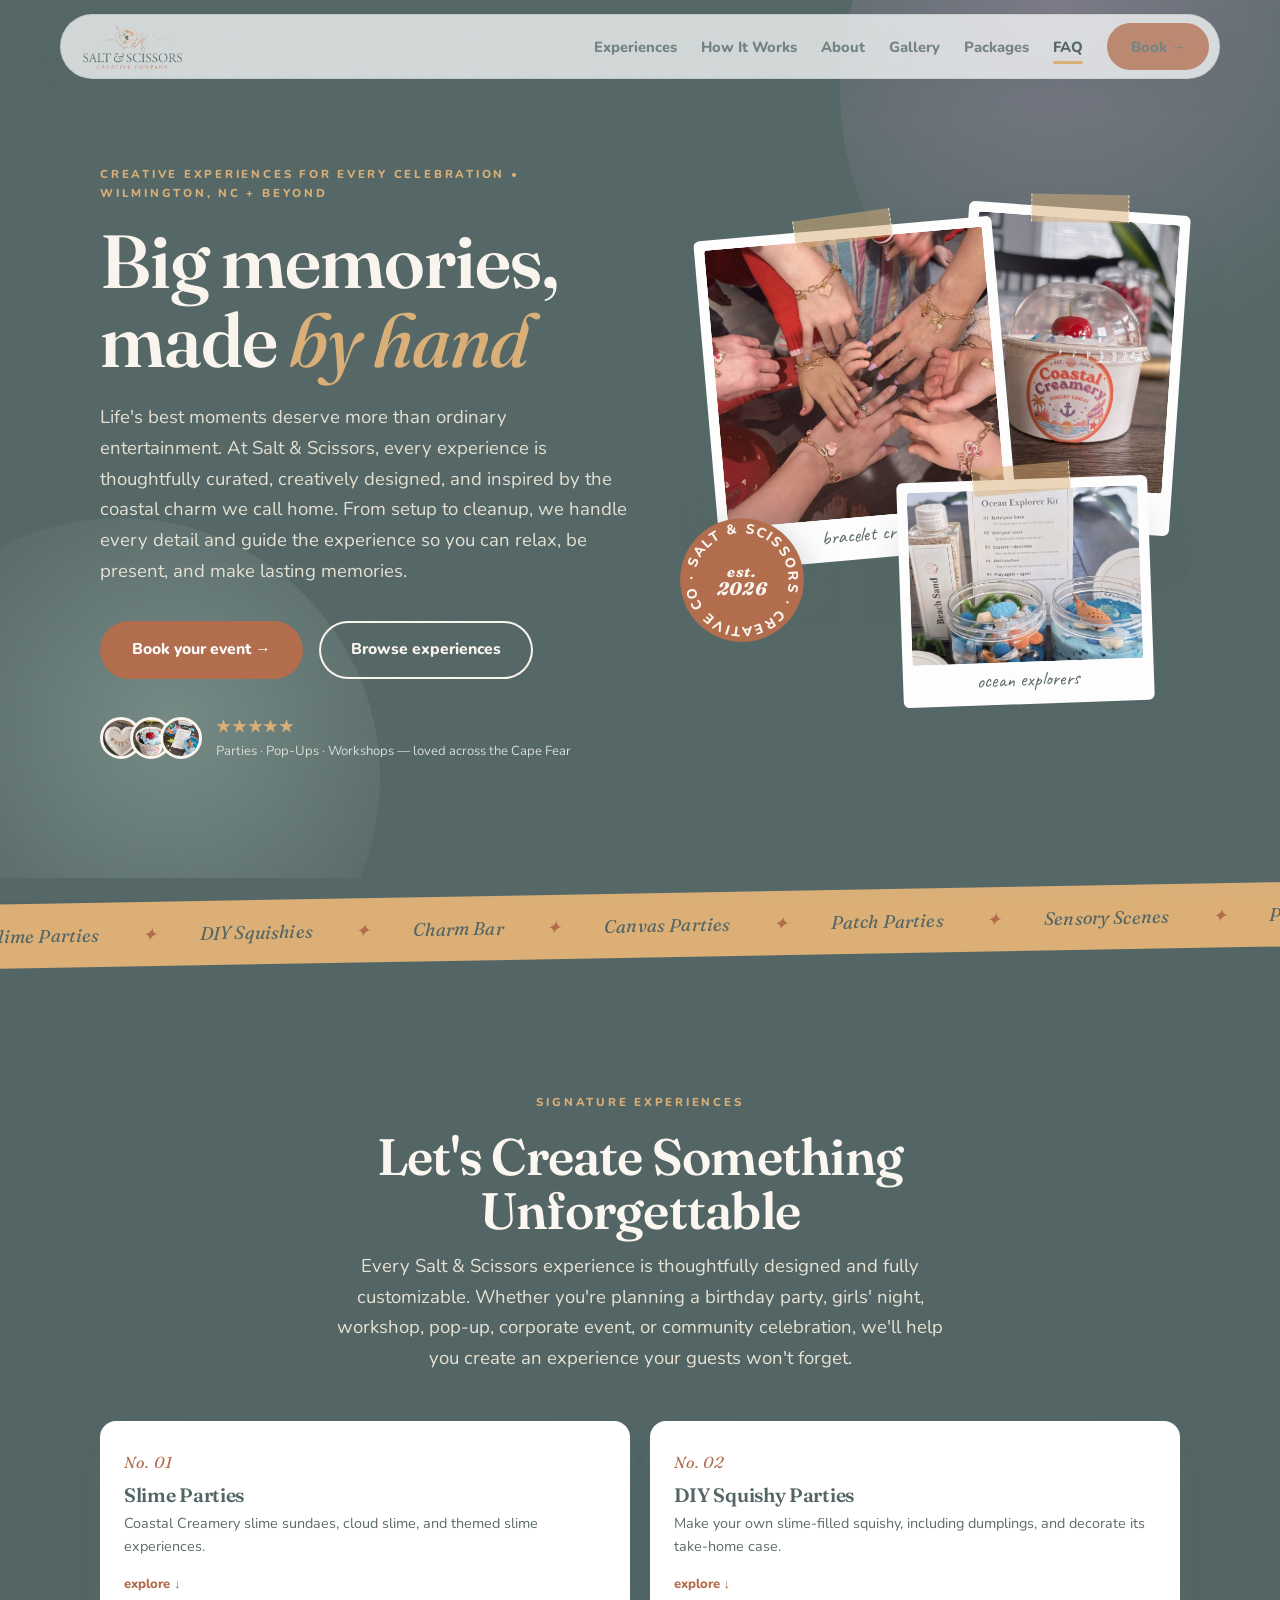
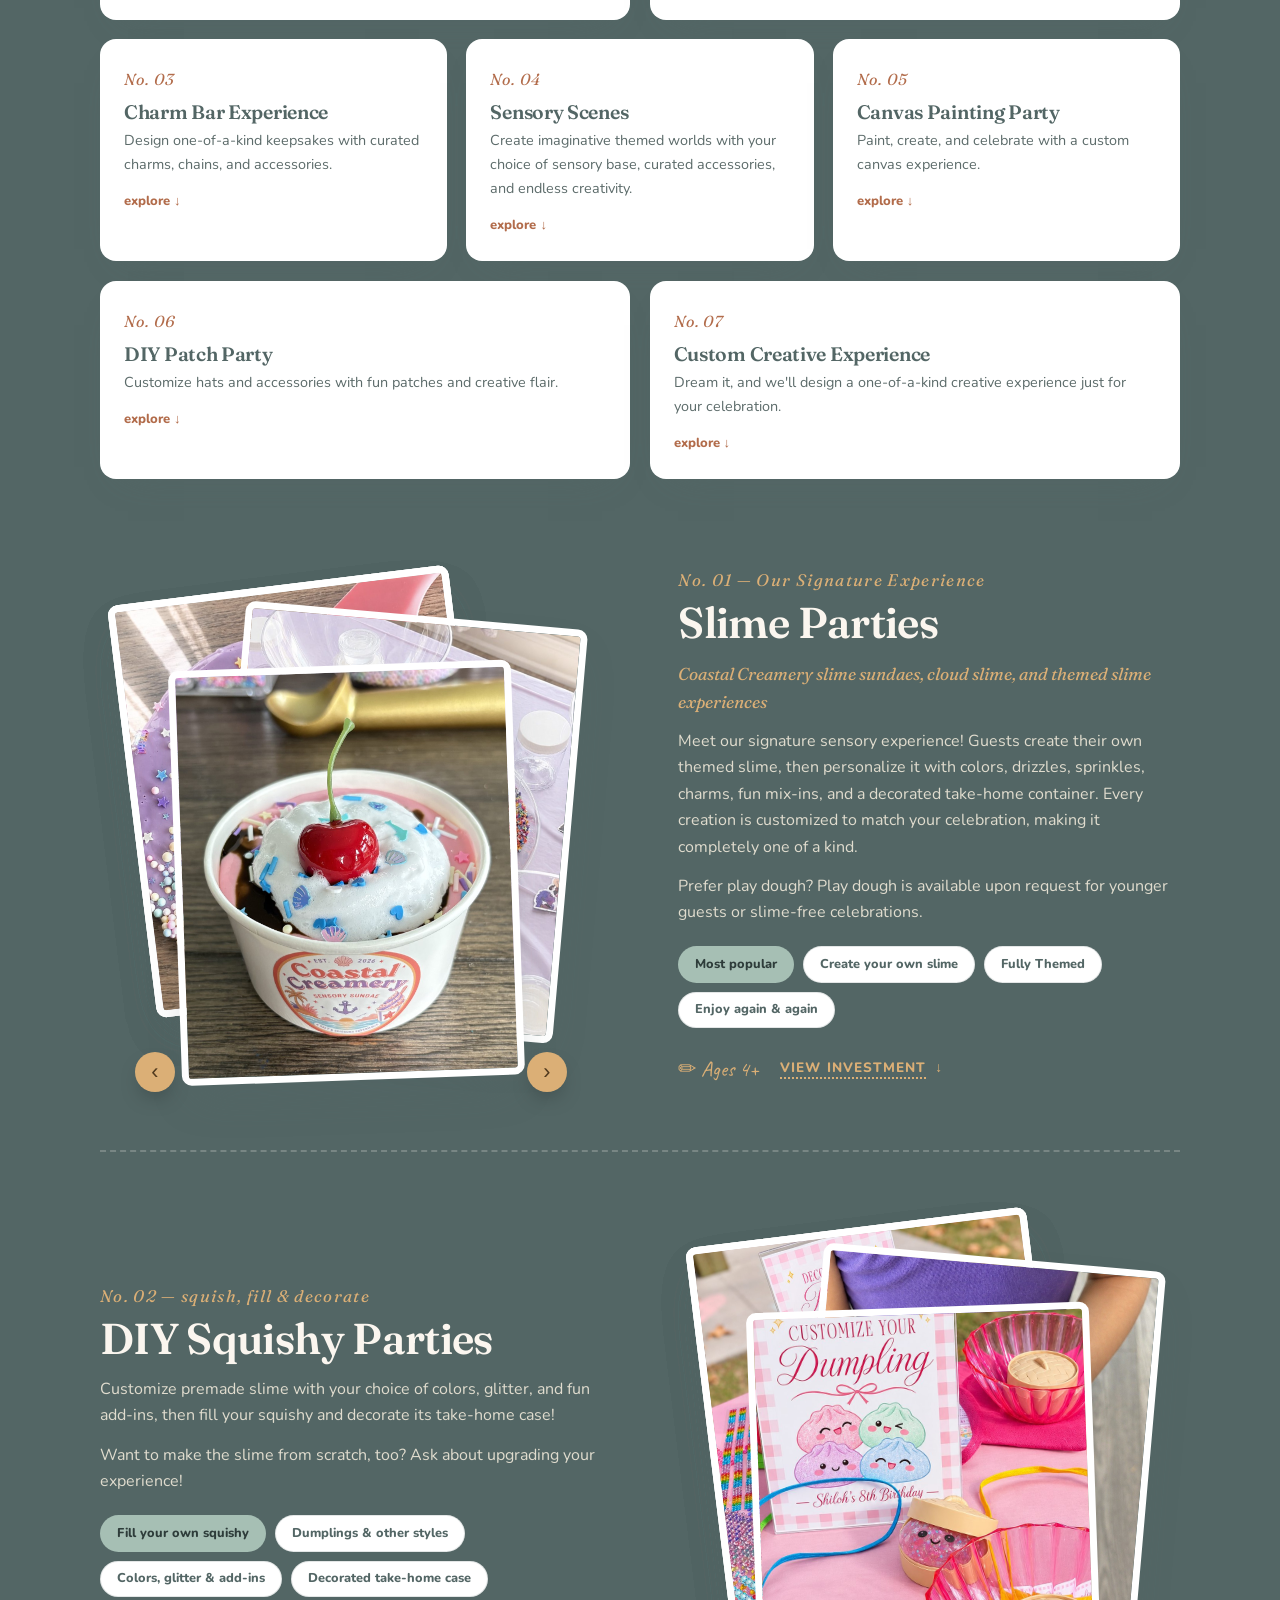
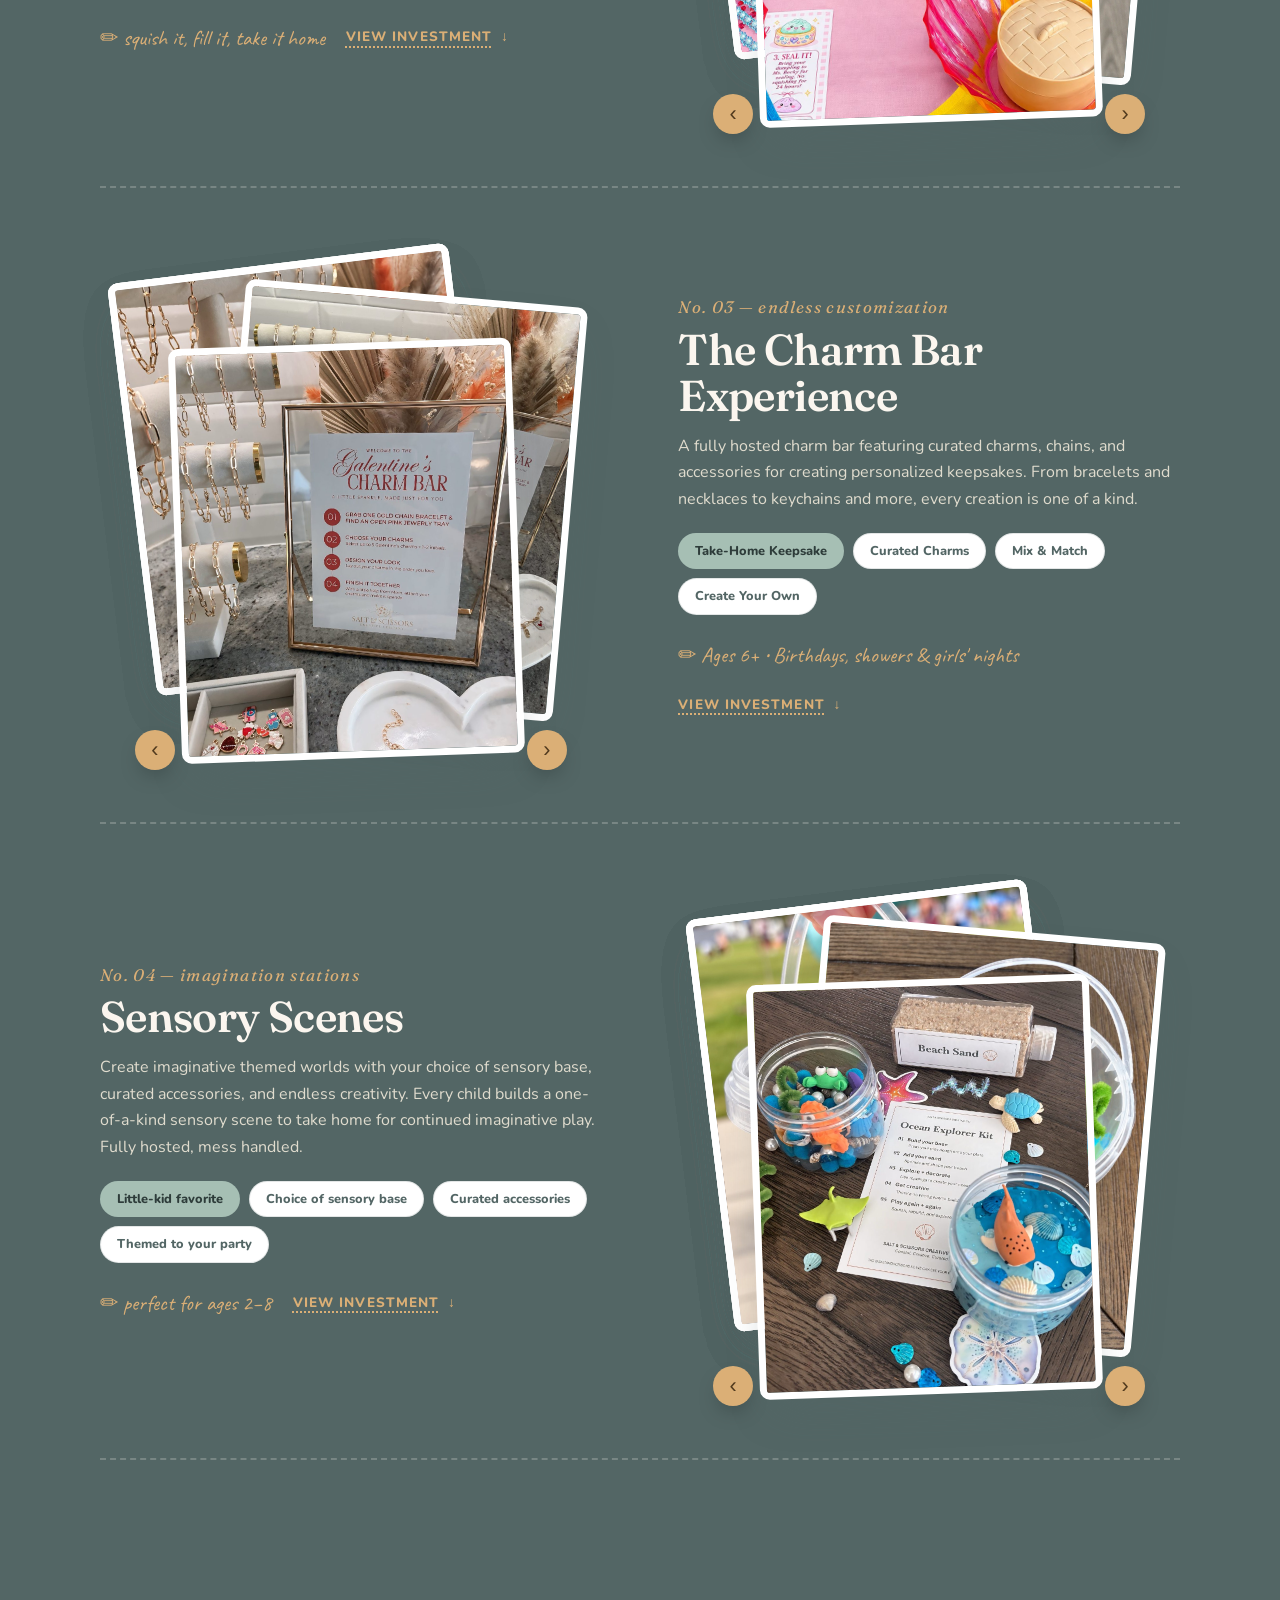
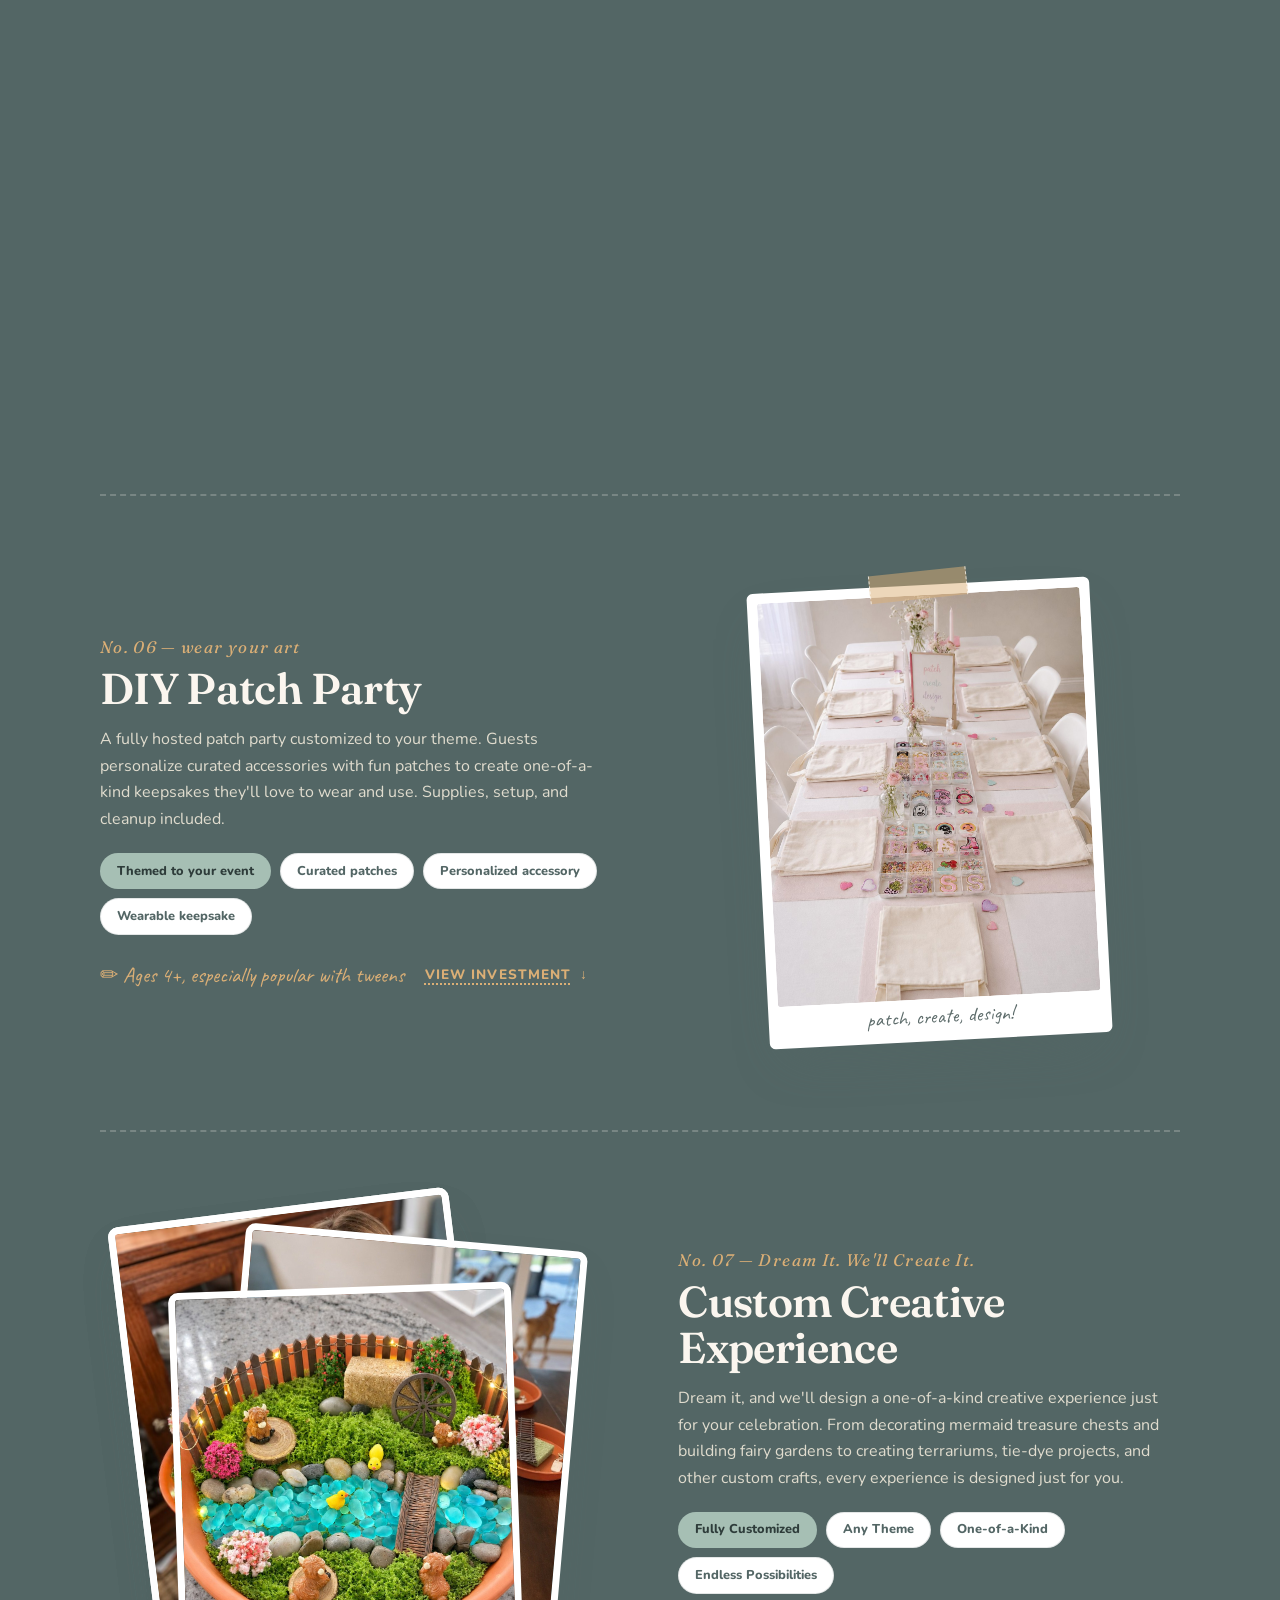
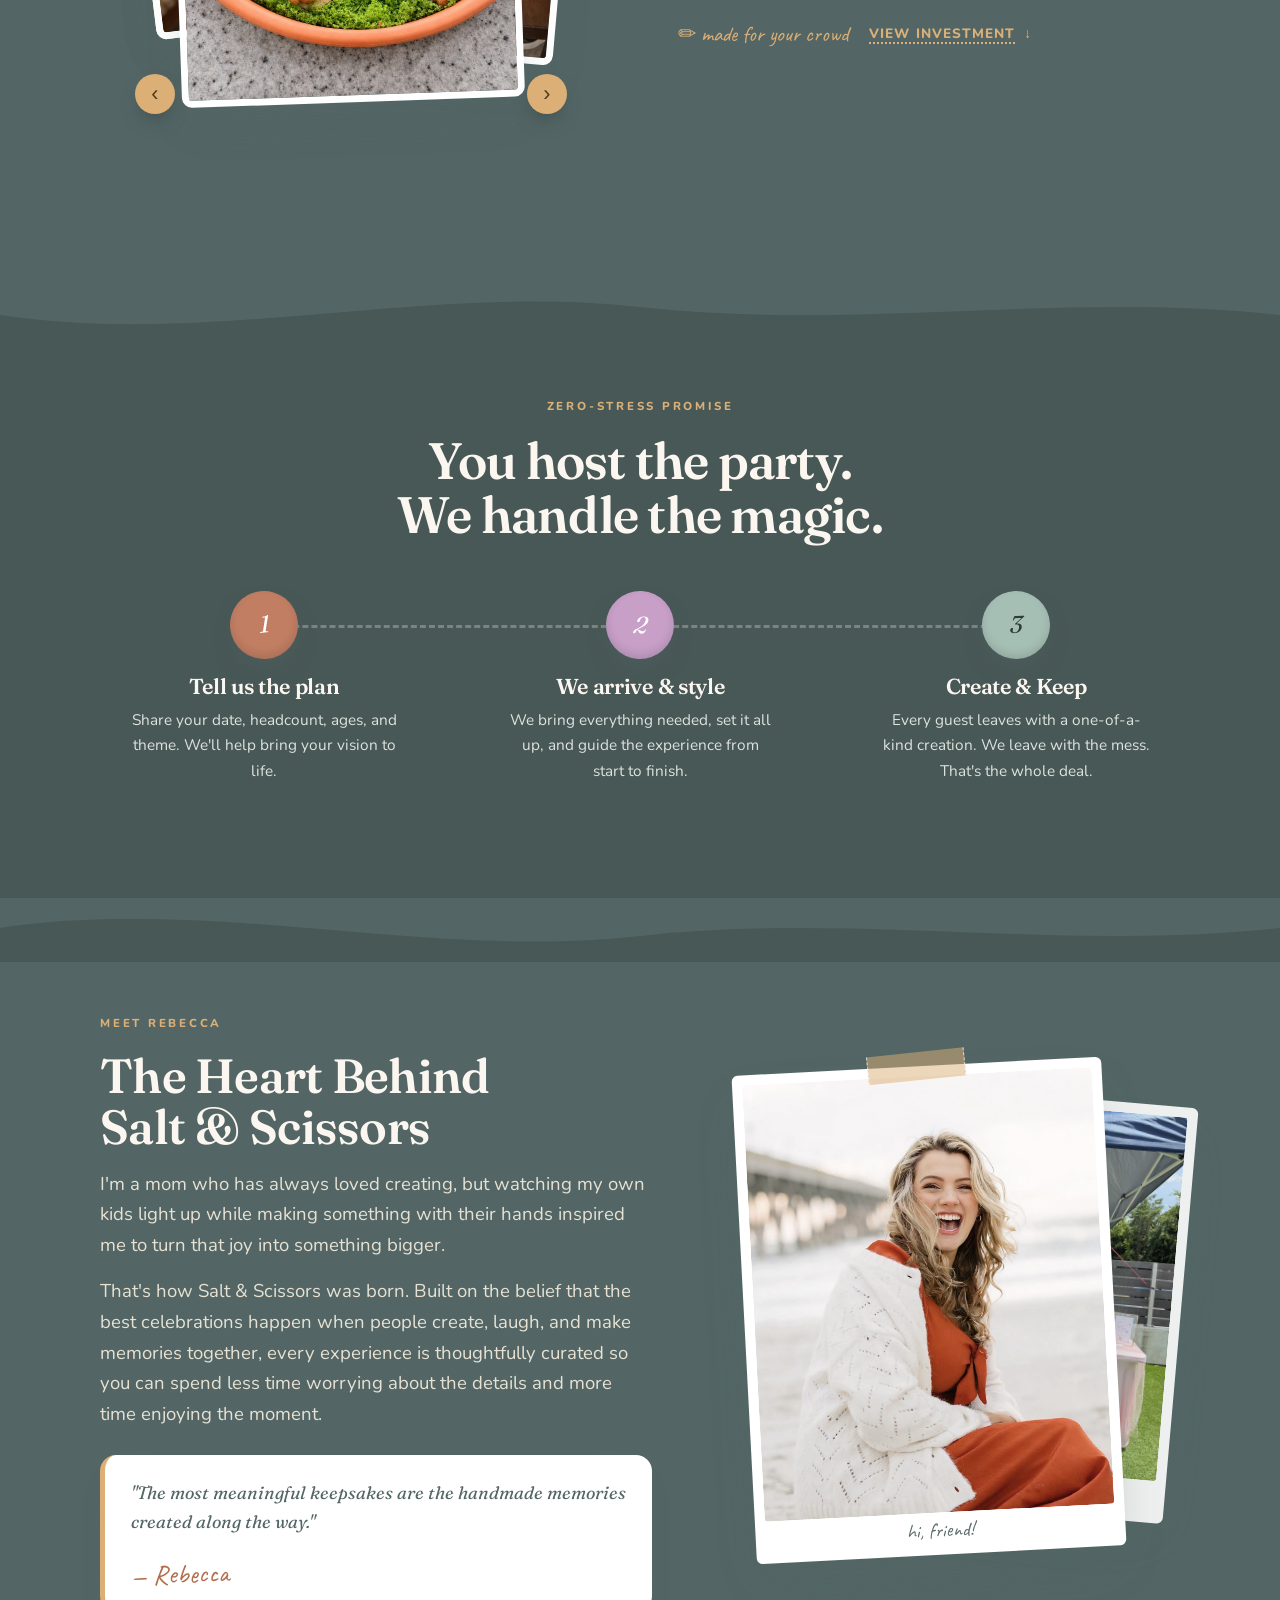
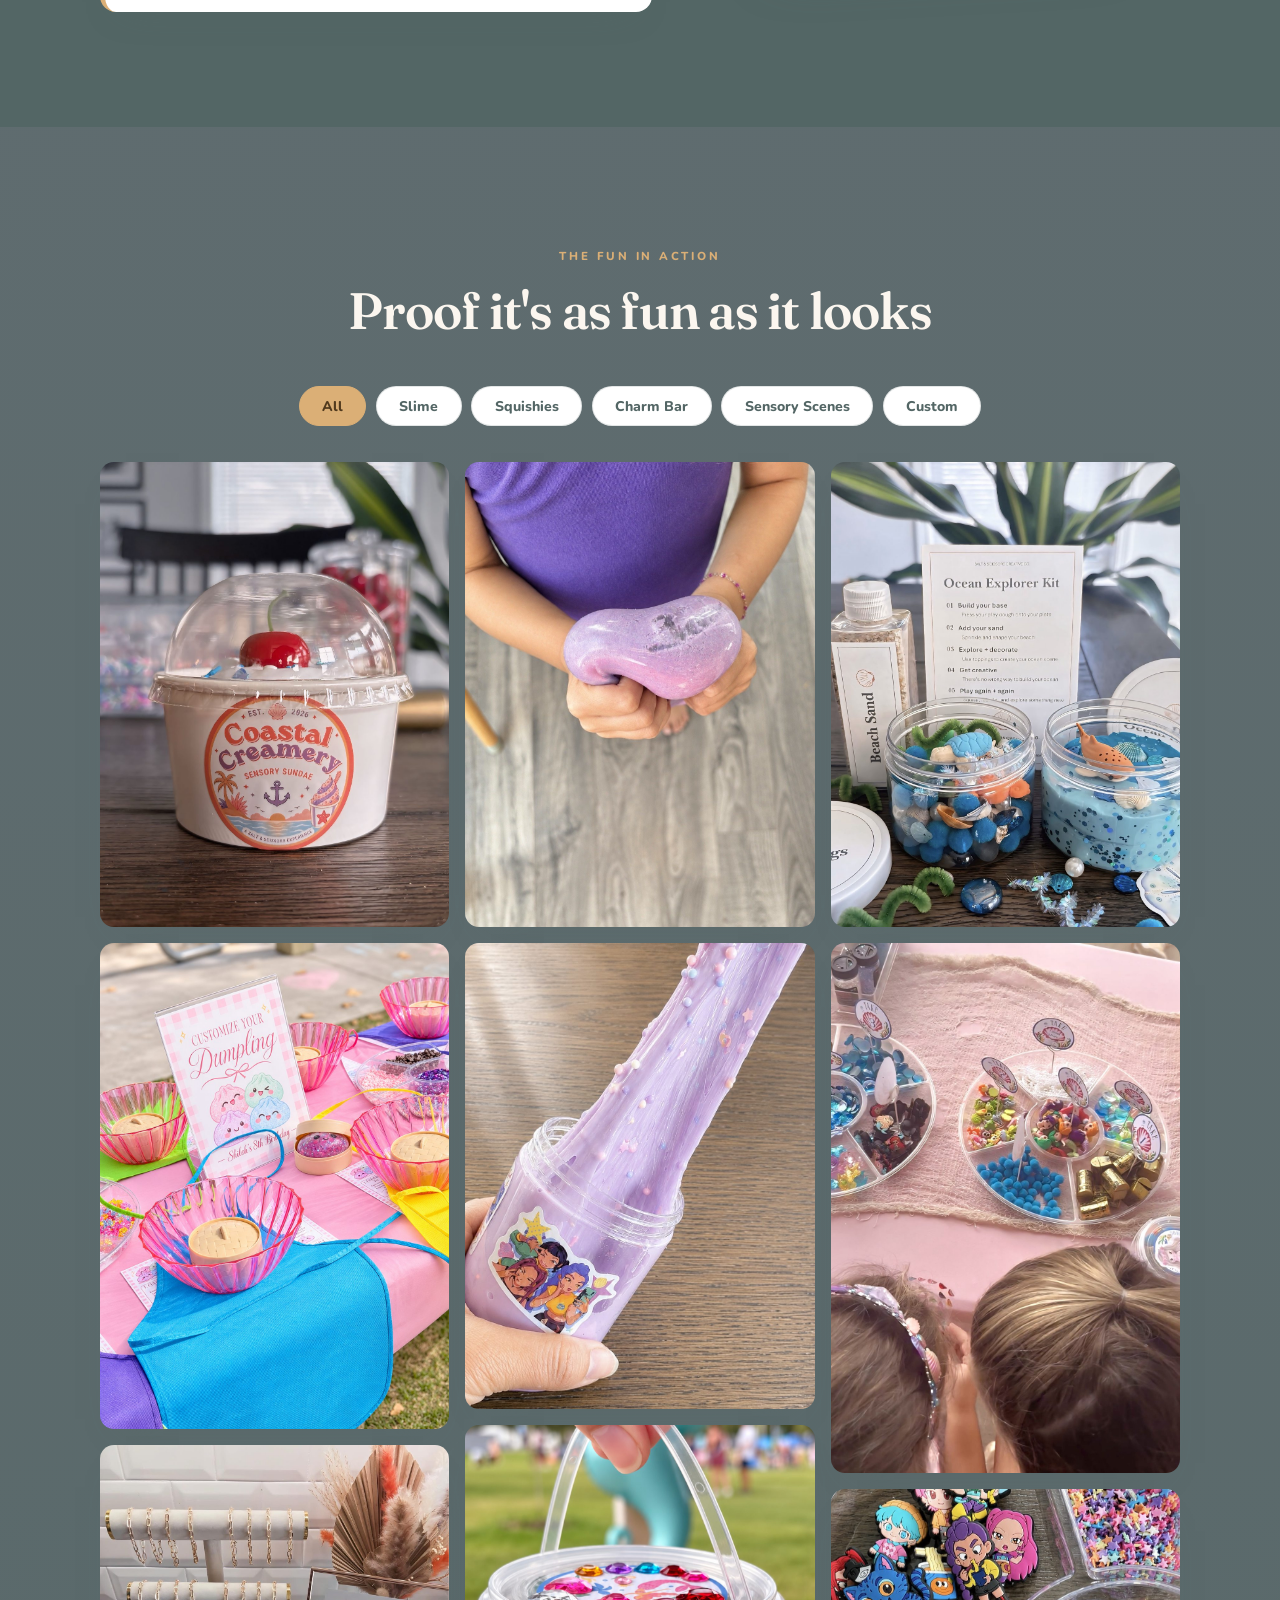
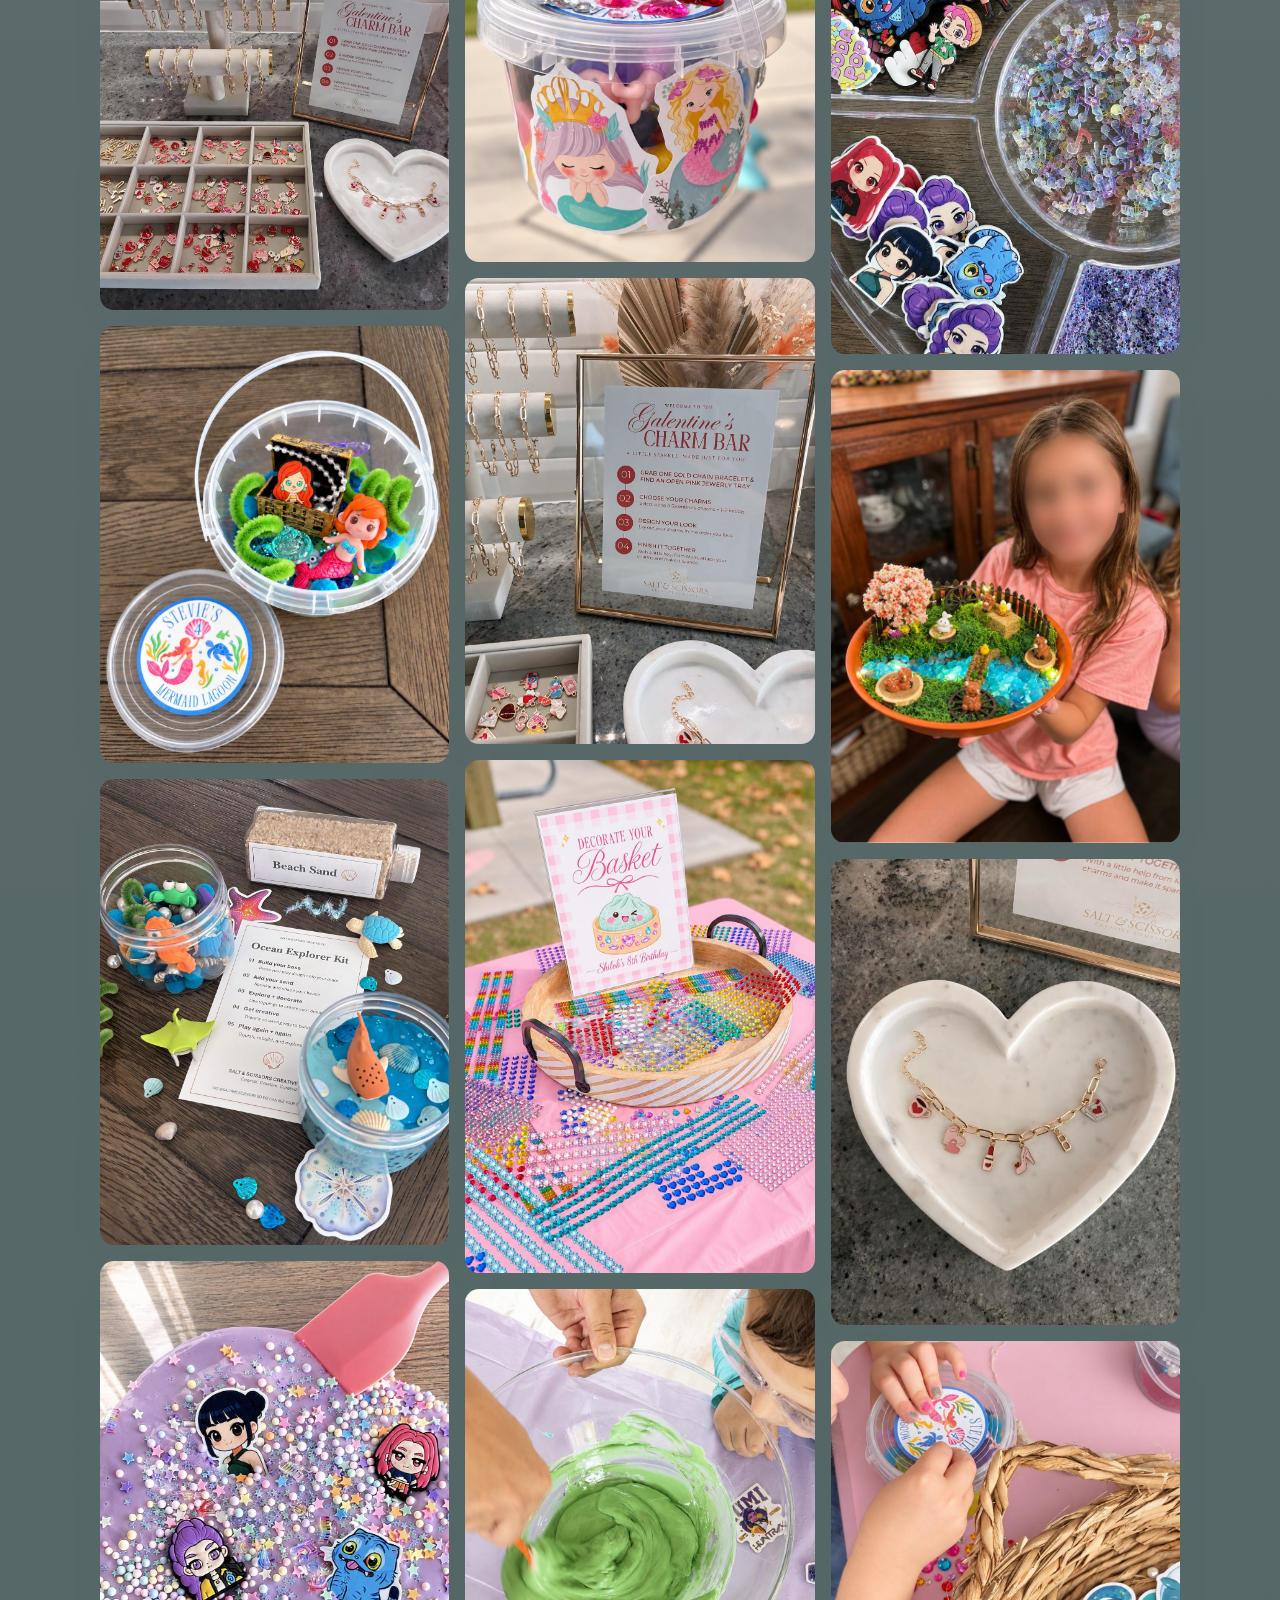
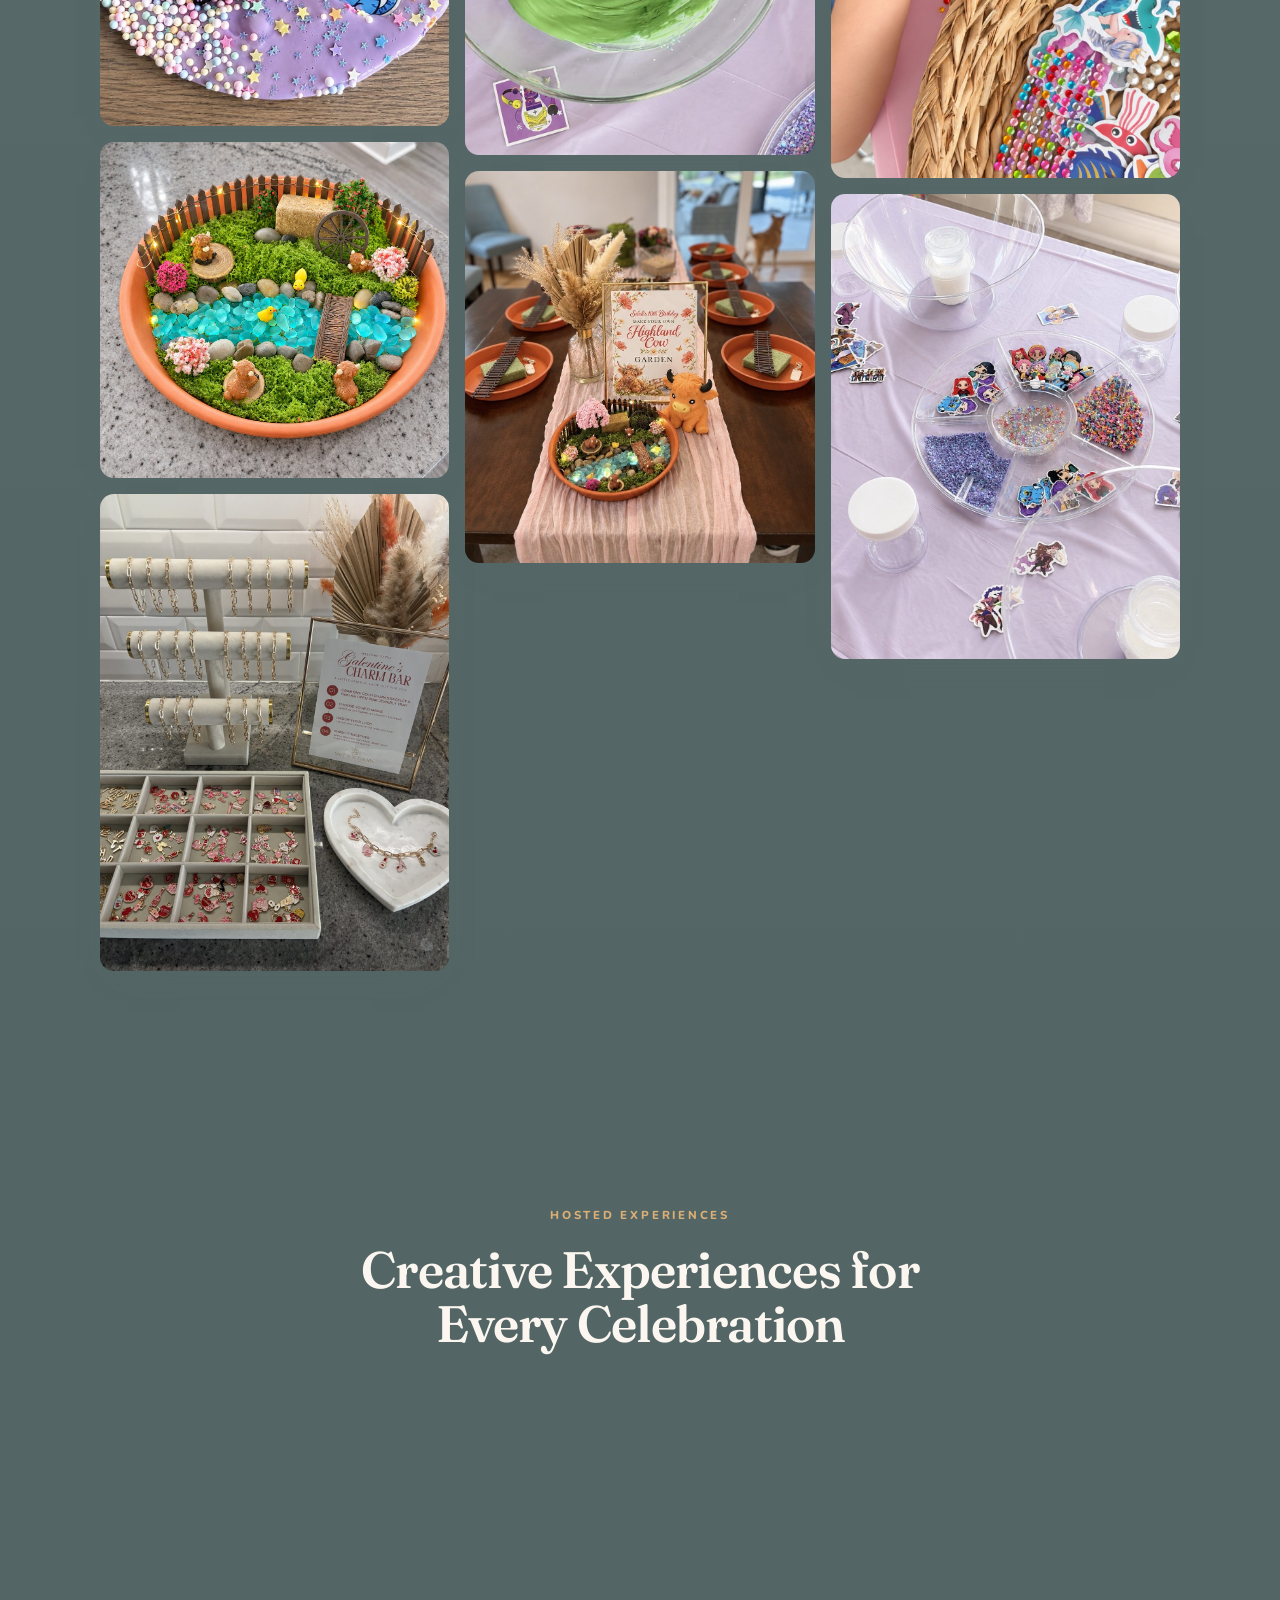
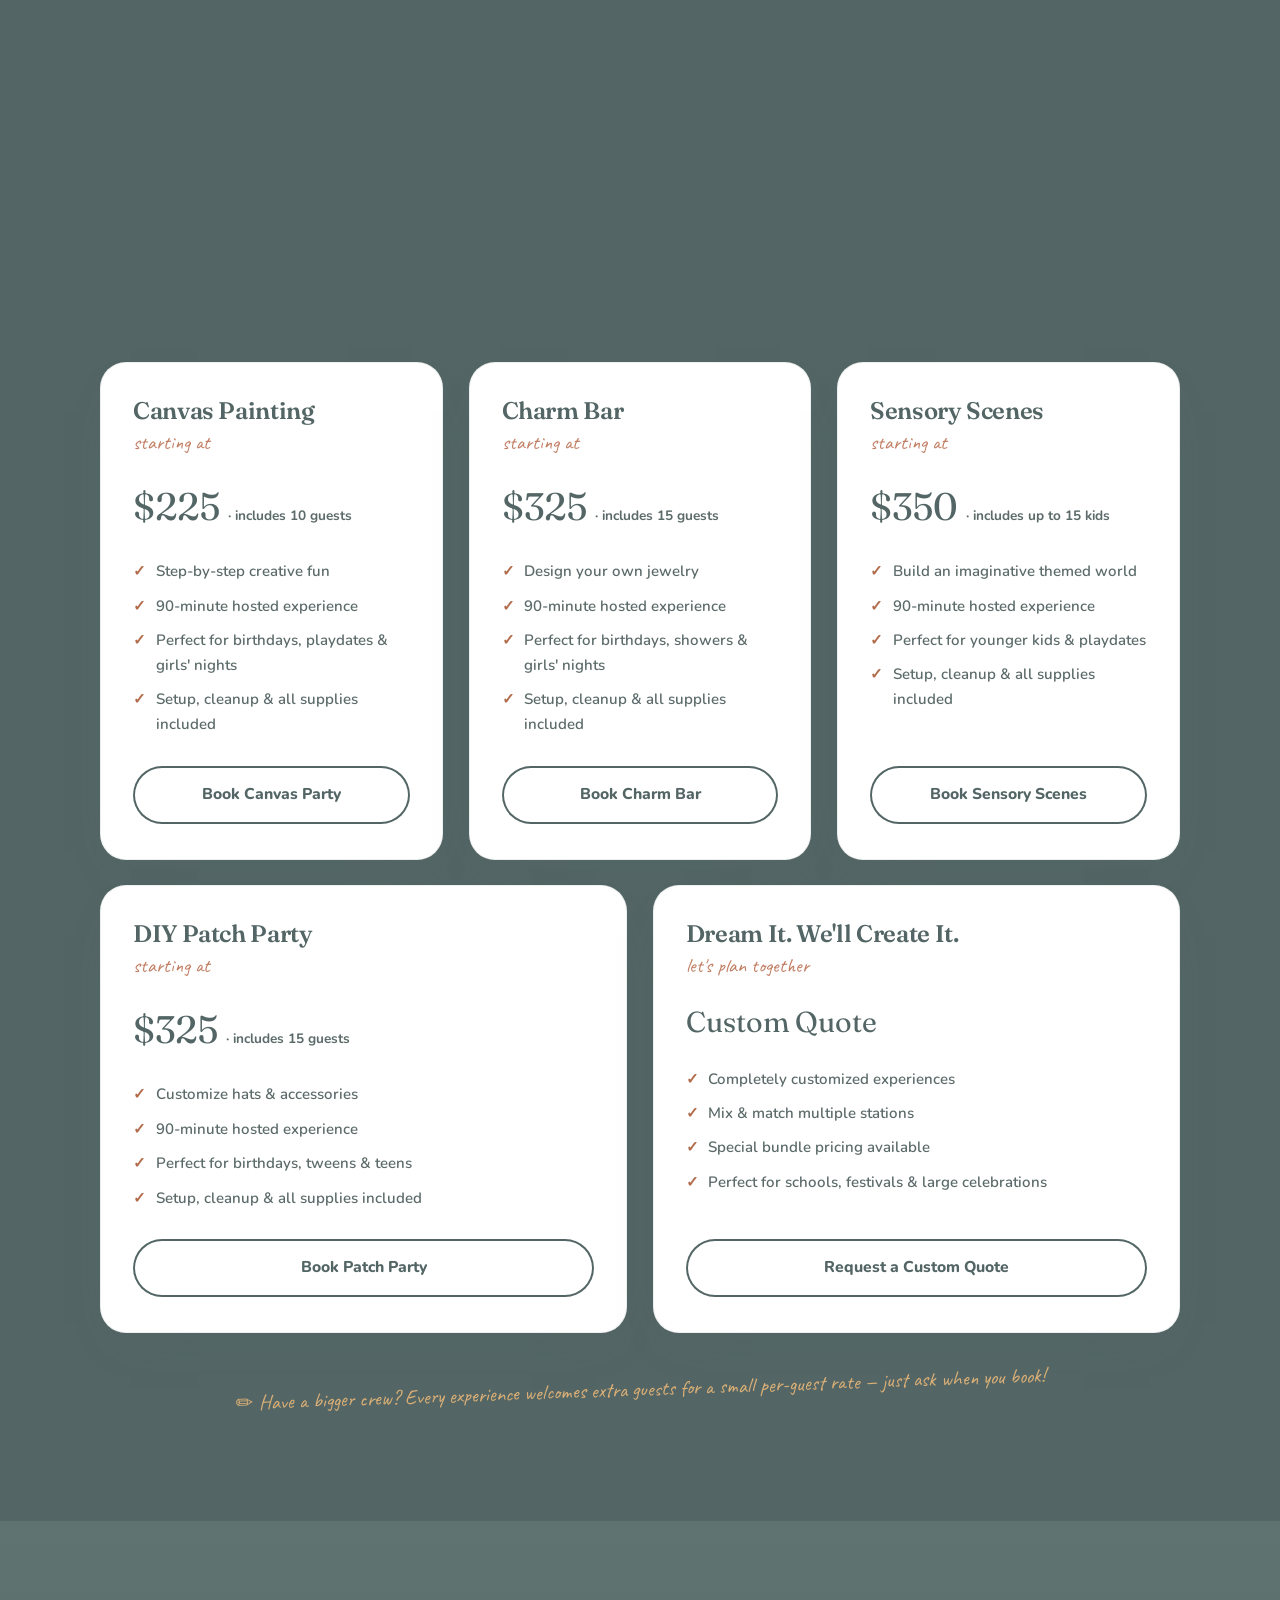
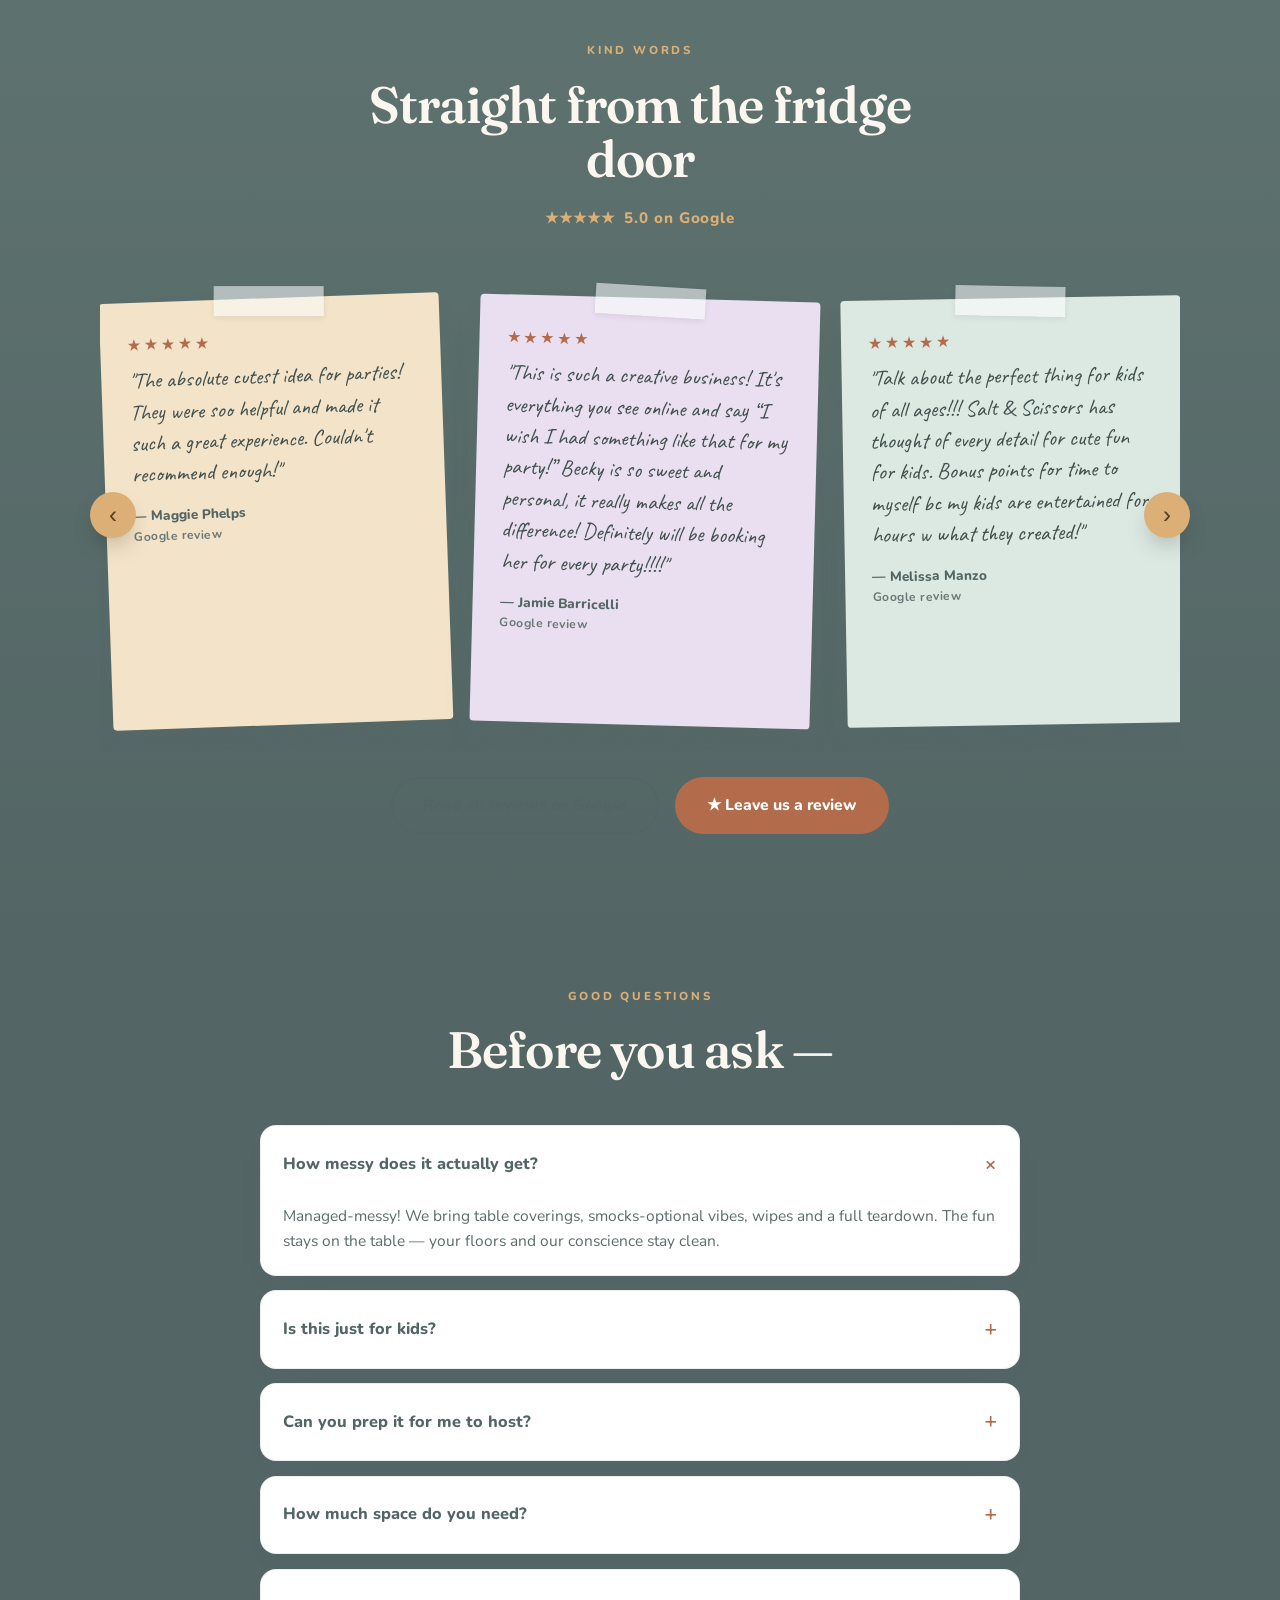
==== commit c1c1393d: "Site: phone gallery becomes a swipe strip; fix gallery never fading in on phones The reveal observer" ====
--- a/index.html
+++ b/index.html
@@ -333,6 +333,21 @@
     text-shadow:0 2px 8px rgba(0,0,0,.55);opacity:0;transition:opacity .3s;
   }
   .masonry figure:hover::after{opacity:1}
+  .gal-count{display:none}
+  /* phones: one swipeable row instead of a very long column */
+  @media(max-width:560px){
+    .masonry{
+      columns:auto;display:flex;gap:.8rem;overflow-x:auto;overflow-y:hidden;scroll-snap-type:x mandatory;
+      -webkit-overflow-scrolling:touch;scrollbar-width:none;
+      margin-inline:-1.25rem;padding:0 1.25rem .4rem;scroll-padding-inline:1.25rem;
+    }
+    .masonry::-webkit-scrollbar{display:none}
+    .masonry figure{flex:0 0 80%;aspect-ratio:3/4;margin:0;scroll-snap-align:center}
+    .masonry img{height:100%;object-fit:cover}
+    .masonry figure:hover img{transform:none}
+    .masonry figure::after{opacity:1}
+    .gal-count{display:block;text-align:center;font-family:var(--hand);font-size:1.35rem;color:var(--sand);margin-top:.5rem;min-height:1.6em}
+  }
 
   .lightbox{position:fixed;inset:0;z-index:300;background:rgba(46,56,55,.93);display:none;align-items:center;justify-content:center;padding:2rem}
   .lightbox.open{display:flex}
@@ -856,6 +871,7 @@
       <figure data-cat="sensory" data-label="finishing touch"><img src="assets/img/sensory-4.jpg" width="1080" height="1350" loading="lazy" alt="Adding a custom label to a sensory scene"/></figure>
       <figure data-cat="slime" data-label="squish tested"><img src="assets/img/slime-5.jpg" width="956" height="1275" loading="lazy" alt="Slime play"/></figure>
     </div>
+    <div class="gal-count" id="galCount" aria-live="polite"></div>
   </div>
 </section>
 
@@ -1102,10 +1118,11 @@
   }), {rootMargin:'-40% 0px -55% 0px'});
   document.querySelectorAll('section[id]').forEach(s => spy.observe(s));
 
-  // reveal
+  // reveal — fires as soon as an element's edge is a little inside the viewport. (A percent-visible threshold
+  // never triggers for something much taller than the screen, like the one-column gallery on a phone.)
   const io = new IntersectionObserver(es => es.forEach(e => {
     if(e.isIntersecting){ e.target.classList.add('in'); io.unobserve(e.target); }
-  }), {threshold:.12});
+  }), {threshold:0, rootMargin:'0px 0px -8% 0px'});
   document.querySelectorAll('.reveal').forEach(el => io.observe(el));
 
   // gallery filter
@@ -1115,6 +1132,7 @@
     b.classList.add('on');
     const f = b.dataset.f;
     figs.forEach(fig => fig.classList.toggle('hide', f !== 'all' && fig.dataset.cat !== f));
+    strip.scrollLeft = 0; countNow();
   }));
 
   // lightbox with prev/next over currently visible set
@@ -1122,6 +1140,20 @@
   const lbImg = lb.querySelector('img');
   let cur = 0;
   const visible = () => figs.filter(f => !f.classList.contains('hide'));
+
+  // phone gallery swipe strip — keep the "3 / 22" counter in step with the photo nearest the middle
+  const strip = document.getElementById('masonry'), galCount = document.getElementById('galCount');
+  function countNow(){
+    if(getComputedStyle(strip).display !== 'flex'){ galCount.textContent = ''; return; }
+    const v = visible(); if(!v.length){ galCount.textContent = ''; return; }
+    const box = strip.getBoundingClientRect(), mid = box.left + box.width / 2; let best = 0, bd = Infinity;
+    v.forEach((f, i) => { const r = f.getBoundingClientRect(), d = Math.abs(r.left + r.width / 2 - mid); if(d < bd){ bd = d; best = i; } });
+    galCount.textContent = (best + 1) + ' / ' + v.length;
+  }
+  let countRaf = 0;
+  strip.addEventListener('scroll', () => { cancelAnimationFrame(countRaf); countRaf = requestAnimationFrame(countNow); }, {passive:true});
+  addEventListener('resize', countNow);
+  countNow();
   function show(i){
     const v = visible();
     cur = (i + v.length) % v.length;
